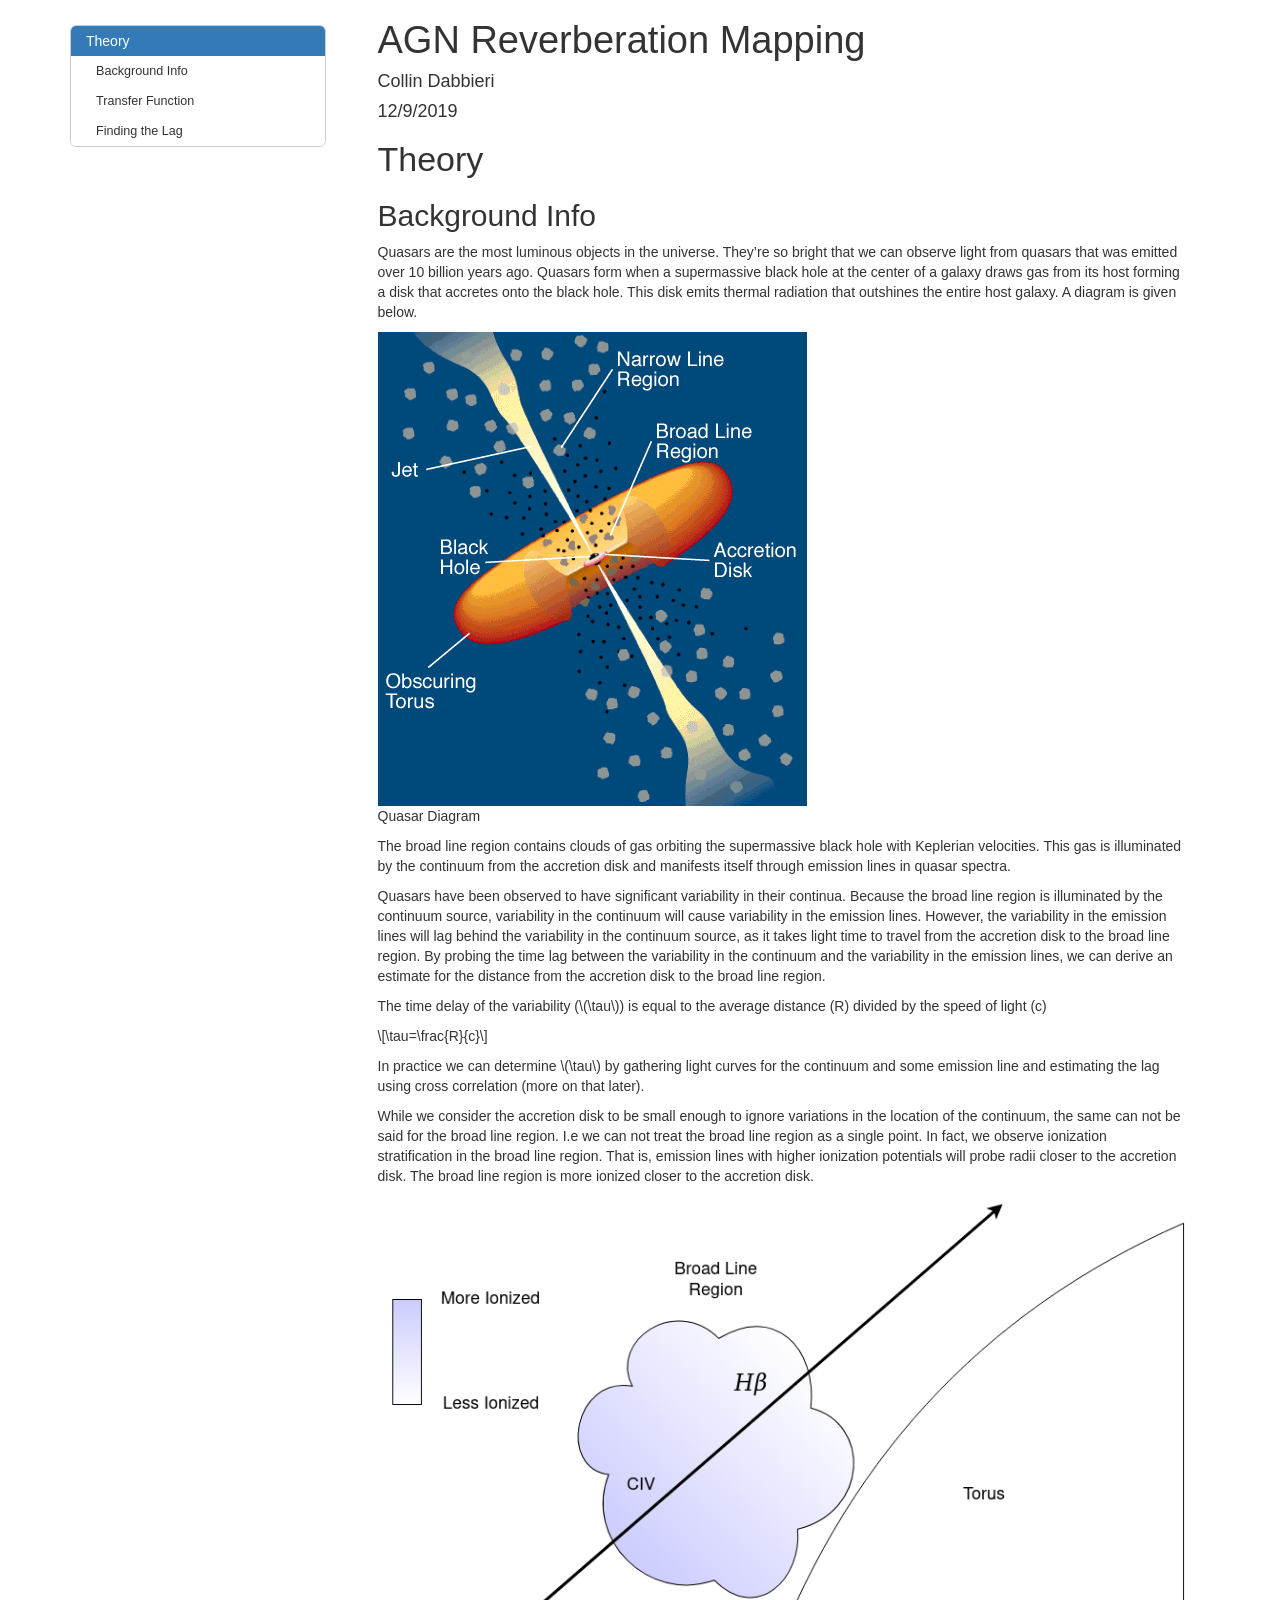
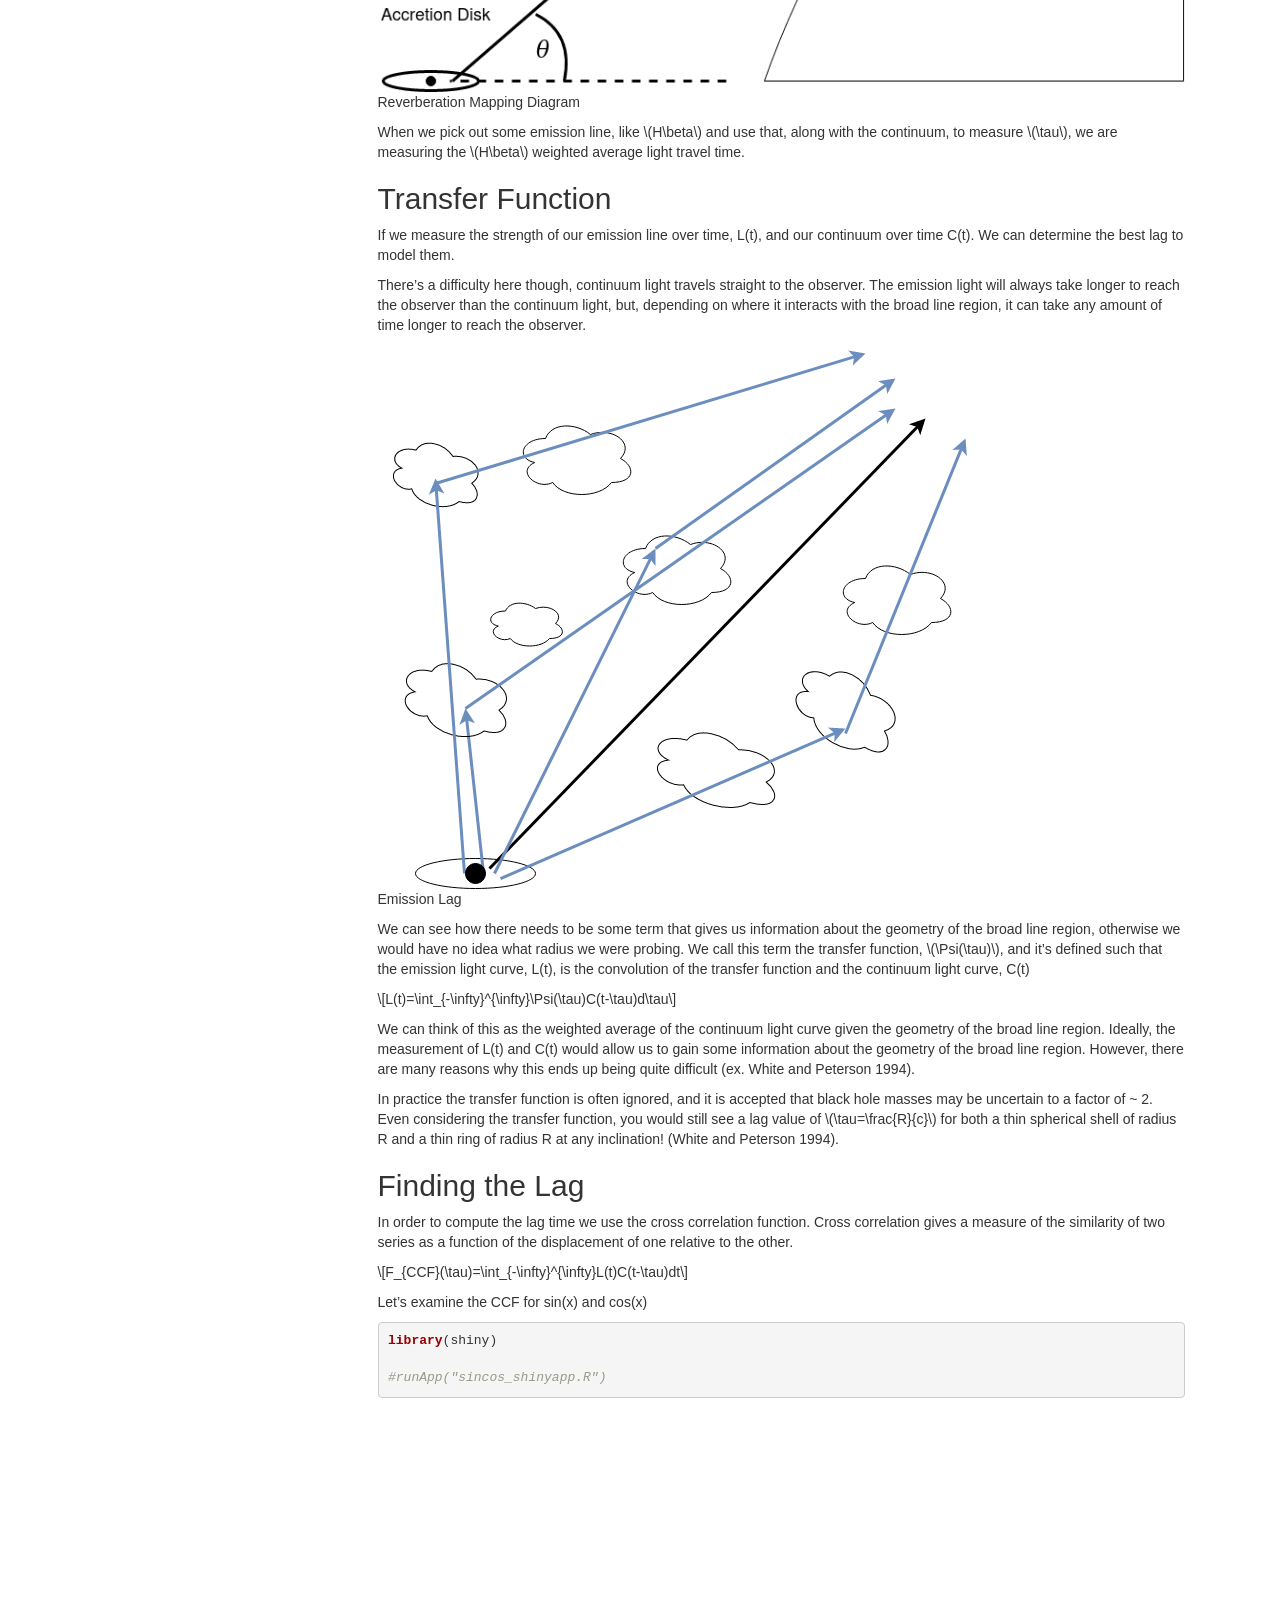
==== AGNReverberationMapping/ReverberationMapping.html @ bbad0f2b "Added Reverberation Mapping Lesson" ====
<!DOCTYPE html>

<html xmlns="http://www.w3.org/1999/xhtml">

<head>

<meta charset="utf-8" />
<meta http-equiv="Content-Type" content="text/html; charset=utf-8" />
<meta name="generator" content="pandoc" />
<meta http-equiv="X-UA-Compatible" content="IE=EDGE" />


<meta name="author" content="Collin Dabbieri" />


<title>AGN Reverberation Mapping</title>

<script>/*! jQuery v1.11.3 | (c) 2005, 2015 jQuery Foundation, Inc. | jquery.org/license */
!function(a,b){"object"==typeof module&&"object"==typeof module.exports?module.exports=a.document?b(a,!0):function(a){if(!a.document)throw new Error("jQuery requires a window with a document");return b(a)}:b(a)}("undefined"!=typeof window?window:this,function(a,b){var c=[],d=c.slice,e=c.concat,f=c.push,g=c.indexOf,h={},i=h.toString,j=h.hasOwnProperty,k={},l="1.11.3",m=function(a,b){return new m.fn.init(a,b)},n=/^[\s\uFEFF\xA0]+|[\s\uFEFF\xA0]+$/g,o=/^-ms-/,p=/-([\da-z])/gi,q=function(a,b){return b.toUpperCase()};m.fn=m.prototype={jquery:l,constructor:m,selector:"",length:0,toArray:function(){return d.call(this)},get:function(a){return null!=a?0>a?this[a+this.length]:this[a]:d.call(this)},pushStack:function(a){var b=m.merge(this.constructor(),a);return b.prevObject=this,b.context=this.context,b},each:function(a,b){return m.each(this,a,b)},map:function(a){return this.pushStack(m.map(this,function(b,c){return a.call(b,c,b)}))},slice:function(){return this.pushStack(d.apply(this,arguments))},first:function(){return this.eq(0)},last:function(){return this.eq(-1)},eq:function(a){var b=this.length,c=+a+(0>a?b:0);return this.pushStack(c>=0&&b>c?[this[c]]:[])},end:function(){return this.prevObject||this.constructor(null)},push:f,sort:c.sort,splice:c.splice},m.extend=m.fn.extend=function(){var a,b,c,d,e,f,g=arguments[0]||{},h=1,i=arguments.length,j=!1;for("boolean"==typeof g&&(j=g,g=arguments[h]||{},h++),"object"==typeof g||m.isFunction(g)||(g={}),h===i&&(g=this,h--);i>h;h++)if(null!=(e=arguments[h]))for(d in e)a=g[d],c=e[d],g!==c&&(j&&c&&(m.isPlainObject(c)||(b=m.isArray(c)))?(b?(b=!1,f=a&&m.isArray(a)?a:[]):f=a&&m.isPlainObject(a)?a:{},g[d]=m.extend(j,f,c)):void 0!==c&&(g[d]=c));return g},m.extend({expando:"jQuery"+(l+Math.random()).replace(/\D/g,""),isReady:!0,error:function(a){throw new Error(a)},noop:function(){},isFunction:function(a){return"function"===m.type(a)},isArray:Array.isArray||function(a){return"array"===m.type(a)},isWindow:function(a){return null!=a&&a==a.window},isNumeric:function(a){return!m.isArray(a)&&a-parseFloat(a)+1>=0},isEmptyObject:function(a){var b;for(b in a)return!1;return!0},isPlainObject:function(a){var b;if(!a||"object"!==m.type(a)||a.nodeType||m.isWindow(a))return!1;try{if(a.constructor&&!j.call(a,"constructor")&&!j.call(a.constructor.prototype,"isPrototypeOf"))return!1}catch(c){return!1}if(k.ownLast)for(b in a)return j.call(a,b);for(b in a);return void 0===b||j.call(a,b)},type:function(a){return null==a?a+"":"object"==typeof a||"function"==typeof a?h[i.call(a)]||"object":typeof a},globalEval:function(b){b&&m.trim(b)&&(a.execScript||function(b){a.eval.call(a,b)})(b)},camelCase:function(a){return a.replace(o,"ms-").replace(p,q)},nodeName:function(a,b){return a.nodeName&&a.nodeName.toLowerCase()===b.toLowerCase()},each:function(a,b,c){var d,e=0,f=a.length,g=r(a);if(c){if(g){for(;f>e;e++)if(d=b.apply(a[e],c),d===!1)break}else for(e in a)if(d=b.apply(a[e],c),d===!1)break}else if(g){for(;f>e;e++)if(d=b.call(a[e],e,a[e]),d===!1)break}else for(e in a)if(d=b.call(a[e],e,a[e]),d===!1)break;return a},trim:function(a){return null==a?"":(a+"").replace(n,"")},makeArray:function(a,b){var c=b||[];return null!=a&&(r(Object(a))?m.merge(c,"string"==typeof a?[a]:a):f.call(c,a)),c},inArray:function(a,b,c){var d;if(b){if(g)return g.call(b,a,c);for(d=b.length,c=c?0>c?Math.max(0,d+c):c:0;d>c;c++)if(c in b&&b[c]===a)return c}return-1},merge:function(a,b){var c=+b.length,d=0,e=a.length;while(c>d)a[e++]=b[d++];if(c!==c)while(void 0!==b[d])a[e++]=b[d++];return a.length=e,a},grep:function(a,b,c){for(var d,e=[],f=0,g=a.length,h=!c;g>f;f++)d=!b(a[f],f),d!==h&&e.push(a[f]);return e},map:function(a,b,c){var d,f=0,g=a.length,h=r(a),i=[];if(h)for(;g>f;f++)d=b(a[f],f,c),null!=d&&i.push(d);else for(f in a)d=b(a[f],f,c),null!=d&&i.push(d);return e.apply([],i)},guid:1,proxy:function(a,b){var c,e,f;return"string"==typeof b&&(f=a[b],b=a,a=f),m.isFunction(a)?(c=d.call(arguments,2),e=function(){return a.apply(b||this,c.concat(d.call(arguments)))},e.guid=a.guid=a.guid||m.guid++,e):void 0},now:function(){return+new Date},support:k}),m.each("Boolean Number String Function Array Date RegExp Object Error".split(" "),function(a,b){h["[object "+b+"]"]=b.toLowerCase()});function r(a){var b="length"in a&&a.length,c=m.type(a);return"function"===c||m.isWindow(a)?!1:1===a.nodeType&&b?!0:"array"===c||0===b||"number"==typeof b&&b>0&&b-1 in a}var s=function(a){var b,c,d,e,f,g,h,i,j,k,l,m,n,o,p,q,r,s,t,u="sizzle"+1*new Date,v=a.document,w=0,x=0,y=ha(),z=ha(),A=ha(),B=function(a,b){return a===b&&(l=!0),0},C=1<<31,D={}.hasOwnProperty,E=[],F=E.pop,G=E.push,H=E.push,I=E.slice,J=function(a,b){for(var c=0,d=a.length;d>c;c++)if(a[c]===b)return c;return-1},K="checked|selected|async|autofocus|autoplay|controls|defer|disabled|hidden|ismap|loop|multiple|open|readonly|required|scoped",L="[\\x20\\t\\r\\n\\f]",M="(?:\\\\.|[\\w-]|[^\\x00-\\xa0])+",N=M.replace("w","w#"),O="\\["+L+"*("+M+")(?:"+L+"*([*^$|!~]?=)"+L+"*(?:'((?:\\\\.|[^\\\\'])*)'|\"((?:\\\\.|[^\\\\\"])*)\"|("+N+"))|)"+L+"*\\]",P=":("+M+")(?:\\((('((?:\\\\.|[^\\\\'])*)'|\"((?:\\\\.|[^\\\\\"])*)\")|((?:\\\\.|[^\\\\()[\\]]|"+O+")*)|.*)\\)|)",Q=new RegExp(L+"+","g"),R=new RegExp("^"+L+"+|((?:^|[^\\\\])(?:\\\\.)*)"+L+"+$","g"),S=new RegExp("^"+L+"*,"+L+"*"),T=new RegExp("^"+L+"*([>+~]|"+L+")"+L+"*"),U=new RegExp("="+L+"*([^\\]'\"]*?)"+L+"*\\]","g"),V=new RegExp(P),W=new RegExp("^"+N+"$"),X={ID:new RegExp("^#("+M+")"),CLASS:new RegExp("^\\.("+M+")"),TAG:new RegExp("^("+M.replace("w","w*")+")"),ATTR:new RegExp("^"+O),PSEUDO:new RegExp("^"+P),CHILD:new RegExp("^:(only|first|last|nth|nth-last)-(child|of-type)(?:\\("+L+"*(even|odd|(([+-]|)(\\d*)n|)"+L+"*(?:([+-]|)"+L+"*(\\d+)|))"+L+"*\\)|)","i"),bool:new RegExp("^(?:"+K+")$","i"),needsContext:new RegExp("^"+L+"*[>+~]|:(even|odd|eq|gt|lt|nth|first|last)(?:\\("+L+"*((?:-\\d)?\\d*)"+L+"*\\)|)(?=[^-]|$)","i")},Y=/^(?:input|select|textarea|button)$/i,Z=/^h\d$/i,$=/^[^{]+\{\s*\[native \w/,_=/^(?:#([\w-]+)|(\w+)|\.([\w-]+))$/,aa=/[+~]/,ba=/'|\\/g,ca=new RegExp("\\\\([\\da-f]{1,6}"+L+"?|("+L+")|.)","ig"),da=function(a,b,c){var d="0x"+b-65536;return d!==d||c?b:0>d?String.fromCharCode(d+65536):String.fromCharCode(d>>10|55296,1023&d|56320)},ea=function(){m()};try{H.apply(E=I.call(v.childNodes),v.childNodes),E[v.childNodes.length].nodeType}catch(fa){H={apply:E.length?function(a,b){G.apply(a,I.call(b))}:function(a,b){var c=a.length,d=0;while(a[c++]=b[d++]);a.length=c-1}}}function ga(a,b,d,e){var f,h,j,k,l,o,r,s,w,x;if((b?b.ownerDocument||b:v)!==n&&m(b),b=b||n,d=d||[],k=b.nodeType,"string"!=typeof a||!a||1!==k&&9!==k&&11!==k)return d;if(!e&&p){if(11!==k&&(f=_.exec(a)))if(j=f[1]){if(9===k){if(h=b.getElementById(j),!h||!h.parentNode)return d;if(h.id===j)return d.push(h),d}else if(b.ownerDocument&&(h=b.ownerDocument.getElementById(j))&&t(b,h)&&h.id===j)return d.push(h),d}else{if(f[2])return H.apply(d,b.getElementsByTagName(a)),d;if((j=f[3])&&c.getElementsByClassName)return H.apply(d,b.getElementsByClassName(j)),d}if(c.qsa&&(!q||!q.test(a))){if(s=r=u,w=b,x=1!==k&&a,1===k&&"object"!==b.nodeName.toLowerCase()){o=g(a),(r=b.getAttribute("id"))?s=r.replace(ba,"\\$&"):b.setAttribute("id",s),s="[id='"+s+"'] ",l=o.length;while(l--)o[l]=s+ra(o[l]);w=aa.test(a)&&pa(b.parentNode)||b,x=o.join(",")}if(x)try{return H.apply(d,w.querySelectorAll(x)),d}catch(y){}finally{r||b.removeAttribute("id")}}}return i(a.replace(R,"$1"),b,d,e)}function ha(){var a=[];function b(c,e){return a.push(c+" ")>d.cacheLength&&delete b[a.shift()],b[c+" "]=e}return b}function ia(a){return a[u]=!0,a}function ja(a){var b=n.createElement("div");try{return!!a(b)}catch(c){return!1}finally{b.parentNode&&b.parentNode.removeChild(b),b=null}}function ka(a,b){var c=a.split("|"),e=a.length;while(e--)d.attrHandle[c[e]]=b}function la(a,b){var c=b&&a,d=c&&1===a.nodeType&&1===b.nodeType&&(~b.sourceIndex||C)-(~a.sourceIndex||C);if(d)return d;if(c)while(c=c.nextSibling)if(c===b)return-1;return a?1:-1}function ma(a){return function(b){var c=b.nodeName.toLowerCase();return"input"===c&&b.type===a}}function na(a){return function(b){var c=b.nodeName.toLowerCase();return("input"===c||"button"===c)&&b.type===a}}function oa(a){return ia(function(b){return b=+b,ia(function(c,d){var e,f=a([],c.length,b),g=f.length;while(g--)c[e=f[g]]&&(c[e]=!(d[e]=c[e]))})})}function pa(a){return a&&"undefined"!=typeof a.getElementsByTagName&&a}c=ga.support={},f=ga.isXML=function(a){var b=a&&(a.ownerDocument||a).documentElement;return b?"HTML"!==b.nodeName:!1},m=ga.setDocument=function(a){var b,e,g=a?a.ownerDocument||a:v;return g!==n&&9===g.nodeType&&g.documentElement?(n=g,o=g.documentElement,e=g.defaultView,e&&e!==e.top&&(e.addEventListener?e.addEventListener("unload",ea,!1):e.attachEvent&&e.attachEvent("onunload",ea)),p=!f(g),c.attributes=ja(function(a){return a.className="i",!a.getAttribute("className")}),c.getElementsByTagName=ja(function(a){return a.appendChild(g.createComment("")),!a.getElementsByTagName("*").length}),c.getElementsByClassName=$.test(g.getElementsByClassName),c.getById=ja(function(a){return o.appendChild(a).id=u,!g.getElementsByName||!g.getElementsByName(u).length}),c.getById?(d.find.ID=function(a,b){if("undefined"!=typeof b.getElementById&&p){var c=b.getElementById(a);return c&&c.parentNode?[c]:[]}},d.filter.ID=function(a){var b=a.replace(ca,da);return function(a){return a.getAttribute("id")===b}}):(delete d.find.ID,d.filter.ID=function(a){var b=a.replace(ca,da);return function(a){var c="undefined"!=typeof a.getAttributeNode&&a.getAttributeNode("id");return c&&c.value===b}}),d.find.TAG=c.getElementsByTagName?function(a,b){return"undefined"!=typeof b.getElementsByTagName?b.getElementsByTagName(a):c.qsa?b.querySelectorAll(a):void 0}:function(a,b){var c,d=[],e=0,f=b.getElementsByTagName(a);if("*"===a){while(c=f[e++])1===c.nodeType&&d.push(c);return d}return f},d.find.CLASS=c.getElementsByClassName&&function(a,b){return p?b.getElementsByClassName(a):void 0},r=[],q=[],(c.qsa=$.test(g.querySelectorAll))&&(ja(function(a){o.appendChild(a).innerHTML="<a id='"+u+"'></a><select id='"+u+"-\f]' msallowcapture=''><option selected=''></option></select>",a.querySelectorAll("[msallowcapture^='']").length&&q.push("[*^$]="+L+"*(?:''|\"\")"),a.querySelectorAll("[selected]").length||q.push("\\["+L+"*(?:value|"+K+")"),a.querySelectorAll("[id~="+u+"-]").length||q.push("~="),a.querySelectorAll(":checked").length||q.push(":checked"),a.querySelectorAll("a#"+u+"+*").length||q.push(".#.+[+~]")}),ja(function(a){var b=g.createElement("input");b.setAttribute("type","hidden"),a.appendChild(b).setAttribute("name","D"),a.querySelectorAll("[name=d]").length&&q.push("name"+L+"*[*^$|!~]?="),a.querySelectorAll(":enabled").length||q.push(":enabled",":disabled"),a.querySelectorAll("*,:x"),q.push(",.*:")})),(c.matchesSelector=$.test(s=o.matches||o.webkitMatchesSelector||o.mozMatchesSelector||o.oMatchesSelector||o.msMatchesSelector))&&ja(function(a){c.disconnectedMatch=s.call(a,"div"),s.call(a,"[s!='']:x"),r.push("!=",P)}),q=q.length&&new RegExp(q.join("|")),r=r.length&&new RegExp(r.join("|")),b=$.test(o.compareDocumentPosition),t=b||$.test(o.contains)?function(a,b){var c=9===a.nodeType?a.documentElement:a,d=b&&b.parentNode;return a===d||!(!d||1!==d.nodeType||!(c.contains?c.contains(d):a.compareDocumentPosition&&16&a.compareDocumentPosition(d)))}:function(a,b){if(b)while(b=b.parentNode)if(b===a)return!0;return!1},B=b?function(a,b){if(a===b)return l=!0,0;var d=!a.compareDocumentPosition-!b.compareDocumentPosition;return d?d:(d=(a.ownerDocument||a)===(b.ownerDocument||b)?a.compareDocumentPosition(b):1,1&d||!c.sortDetached&&b.compareDocumentPosition(a)===d?a===g||a.ownerDocument===v&&t(v,a)?-1:b===g||b.ownerDocument===v&&t(v,b)?1:k?J(k,a)-J(k,b):0:4&d?-1:1)}:function(a,b){if(a===b)return l=!0,0;var c,d=0,e=a.parentNode,f=b.parentNode,h=[a],i=[b];if(!e||!f)return a===g?-1:b===g?1:e?-1:f?1:k?J(k,a)-J(k,b):0;if(e===f)return la(a,b);c=a;while(c=c.parentNode)h.unshift(c);c=b;while(c=c.parentNode)i.unshift(c);while(h[d]===i[d])d++;return d?la(h[d],i[d]):h[d]===v?-1:i[d]===v?1:0},g):n},ga.matches=function(a,b){return ga(a,null,null,b)},ga.matchesSelector=function(a,b){if((a.ownerDocument||a)!==n&&m(a),b=b.replace(U,"='$1']"),!(!c.matchesSelector||!p||r&&r.test(b)||q&&q.test(b)))try{var d=s.call(a,b);if(d||c.disconnectedMatch||a.document&&11!==a.document.nodeType)return d}catch(e){}return ga(b,n,null,[a]).length>0},ga.contains=function(a,b){return(a.ownerDocument||a)!==n&&m(a),t(a,b)},ga.attr=function(a,b){(a.ownerDocument||a)!==n&&m(a);var e=d.attrHandle[b.toLowerCase()],f=e&&D.call(d.attrHandle,b.toLowerCase())?e(a,b,!p):void 0;return void 0!==f?f:c.attributes||!p?a.getAttribute(b):(f=a.getAttributeNode(b))&&f.specified?f.value:null},ga.error=function(a){throw new Error("Syntax error, unrecognized expression: "+a)},ga.uniqueSort=function(a){var b,d=[],e=0,f=0;if(l=!c.detectDuplicates,k=!c.sortStable&&a.slice(0),a.sort(B),l){while(b=a[f++])b===a[f]&&(e=d.push(f));while(e--)a.splice(d[e],1)}return k=null,a},e=ga.getText=function(a){var b,c="",d=0,f=a.nodeType;if(f){if(1===f||9===f||11===f){if("string"==typeof a.textContent)return a.textContent;for(a=a.firstChild;a;a=a.nextSibling)c+=e(a)}else if(3===f||4===f)return a.nodeValue}else while(b=a[d++])c+=e(b);return c},d=ga.selectors={cacheLength:50,createPseudo:ia,match:X,attrHandle:{},find:{},relative:{">":{dir:"parentNode",first:!0}," ":{dir:"parentNode"},"+":{dir:"previousSibling",first:!0},"~":{dir:"previousSibling"}},preFilter:{ATTR:function(a){return a[1]=a[1].replace(ca,da),a[3]=(a[3]||a[4]||a[5]||"").replace(ca,da),"~="===a[2]&&(a[3]=" "+a[3]+" "),a.slice(0,4)},CHILD:function(a){return a[1]=a[1].toLowerCase(),"nth"===a[1].slice(0,3)?(a[3]||ga.error(a[0]),a[4]=+(a[4]?a[5]+(a[6]||1):2*("even"===a[3]||"odd"===a[3])),a[5]=+(a[7]+a[8]||"odd"===a[3])):a[3]&&ga.error(a[0]),a},PSEUDO:function(a){var b,c=!a[6]&&a[2];return X.CHILD.test(a[0])?null:(a[3]?a[2]=a[4]||a[5]||"":c&&V.test(c)&&(b=g(c,!0))&&(b=c.indexOf(")",c.length-b)-c.length)&&(a[0]=a[0].slice(0,b),a[2]=c.slice(0,b)),a.slice(0,3))}},filter:{TAG:function(a){var b=a.replace(ca,da).toLowerCase();return"*"===a?function(){return!0}:function(a){return a.nodeName&&a.nodeName.toLowerCase()===b}},CLASS:function(a){var b=y[a+" "];return b||(b=new RegExp("(^|"+L+")"+a+"("+L+"|$)"))&&y(a,function(a){return b.test("string"==typeof a.className&&a.className||"undefined"!=typeof a.getAttribute&&a.getAttribute("class")||"")})},ATTR:function(a,b,c){return function(d){var e=ga.attr(d,a);return null==e?"!="===b:b?(e+="","="===b?e===c:"!="===b?e!==c:"^="===b?c&&0===e.indexOf(c):"*="===b?c&&e.indexOf(c)>-1:"$="===b?c&&e.slice(-c.length)===c:"~="===b?(" "+e.replace(Q," ")+" ").indexOf(c)>-1:"|="===b?e===c||e.slice(0,c.length+1)===c+"-":!1):!0}},CHILD:function(a,b,c,d,e){var f="nth"!==a.slice(0,3),g="last"!==a.slice(-4),h="of-type"===b;return 1===d&&0===e?function(a){return!!a.parentNode}:function(b,c,i){var j,k,l,m,n,o,p=f!==g?"nextSibling":"previousSibling",q=b.parentNode,r=h&&b.nodeName.toLowerCase(),s=!i&&!h;if(q){if(f){while(p){l=b;while(l=l[p])if(h?l.nodeName.toLowerCase()===r:1===l.nodeType)return!1;o=p="only"===a&&!o&&"nextSibling"}return!0}if(o=[g?q.firstChild:q.lastChild],g&&s){k=q[u]||(q[u]={}),j=k[a]||[],n=j[0]===w&&j[1],m=j[0]===w&&j[2],l=n&&q.childNodes[n];while(l=++n&&l&&l[p]||(m=n=0)||o.pop())if(1===l.nodeType&&++m&&l===b){k[a]=[w,n,m];break}}else if(s&&(j=(b[u]||(b[u]={}))[a])&&j[0]===w)m=j[1];else while(l=++n&&l&&l[p]||(m=n=0)||o.pop())if((h?l.nodeName.toLowerCase()===r:1===l.nodeType)&&++m&&(s&&((l[u]||(l[u]={}))[a]=[w,m]),l===b))break;return m-=e,m===d||m%d===0&&m/d>=0}}},PSEUDO:function(a,b){var c,e=d.pseudos[a]||d.setFilters[a.toLowerCase()]||ga.error("unsupported pseudo: "+a);return e[u]?e(b):e.length>1?(c=[a,a,"",b],d.setFilters.hasOwnProperty(a.toLowerCase())?ia(function(a,c){var d,f=e(a,b),g=f.length;while(g--)d=J(a,f[g]),a[d]=!(c[d]=f[g])}):function(a){return e(a,0,c)}):e}},pseudos:{not:ia(function(a){var b=[],c=[],d=h(a.replace(R,"$1"));return d[u]?ia(function(a,b,c,e){var f,g=d(a,null,e,[]),h=a.length;while(h--)(f=g[h])&&(a[h]=!(b[h]=f))}):function(a,e,f){return b[0]=a,d(b,null,f,c),b[0]=null,!c.pop()}}),has:ia(function(a){return function(b){return ga(a,b).length>0}}),contains:ia(function(a){return a=a.replace(ca,da),function(b){return(b.textContent||b.innerText||e(b)).indexOf(a)>-1}}),lang:ia(function(a){return W.test(a||"")||ga.error("unsupported lang: "+a),a=a.replace(ca,da).toLowerCase(),function(b){var c;do if(c=p?b.lang:b.getAttribute("xml:lang")||b.getAttribute("lang"))return c=c.toLowerCase(),c===a||0===c.indexOf(a+"-");while((b=b.parentNode)&&1===b.nodeType);return!1}}),target:function(b){var c=a.location&&a.location.hash;return c&&c.slice(1)===b.id},root:function(a){return a===o},focus:function(a){return a===n.activeElement&&(!n.hasFocus||n.hasFocus())&&!!(a.type||a.href||~a.tabIndex)},enabled:function(a){return a.disabled===!1},disabled:function(a){return a.disabled===!0},checked:function(a){var b=a.nodeName.toLowerCase();return"input"===b&&!!a.checked||"option"===b&&!!a.selected},selected:function(a){return a.parentNode&&a.parentNode.selectedIndex,a.selected===!0},empty:function(a){for(a=a.firstChild;a;a=a.nextSibling)if(a.nodeType<6)return!1;return!0},parent:function(a){return!d.pseudos.empty(a)},header:function(a){return Z.test(a.nodeName)},input:function(a){return Y.test(a.nodeName)},button:function(a){var b=a.nodeName.toLowerCase();return"input"===b&&"button"===a.type||"button"===b},text:function(a){var b;return"input"===a.nodeName.toLowerCase()&&"text"===a.type&&(null==(b=a.getAttribute("type"))||"text"===b.toLowerCase())},first:oa(function(){return[0]}),last:oa(function(a,b){return[b-1]}),eq:oa(function(a,b,c){return[0>c?c+b:c]}),even:oa(function(a,b){for(var c=0;b>c;c+=2)a.push(c);return a}),odd:oa(function(a,b){for(var c=1;b>c;c+=2)a.push(c);return a}),lt:oa(function(a,b,c){for(var d=0>c?c+b:c;--d>=0;)a.push(d);return a}),gt:oa(function(a,b,c){for(var d=0>c?c+b:c;++d<b;)a.push(d);return a})}},d.pseudos.nth=d.pseudos.eq;for(b in{radio:!0,checkbox:!0,file:!0,password:!0,image:!0})d.pseudos[b]=ma(b);for(b in{submit:!0,reset:!0})d.pseudos[b]=na(b);function qa(){}qa.prototype=d.filters=d.pseudos,d.setFilters=new qa,g=ga.tokenize=function(a,b){var c,e,f,g,h,i,j,k=z[a+" "];if(k)return b?0:k.slice(0);h=a,i=[],j=d.preFilter;while(h){(!c||(e=S.exec(h)))&&(e&&(h=h.slice(e[0].length)||h),i.push(f=[])),c=!1,(e=T.exec(h))&&(c=e.shift(),f.push({value:c,type:e[0].replace(R," ")}),h=h.slice(c.length));for(g in d.filter)!(e=X[g].exec(h))||j[g]&&!(e=j[g](e))||(c=e.shift(),f.push({value:c,type:g,matches:e}),h=h.slice(c.length));if(!c)break}return b?h.length:h?ga.error(a):z(a,i).slice(0)};function ra(a){for(var b=0,c=a.length,d="";c>b;b++)d+=a[b].value;return d}function sa(a,b,c){var d=b.dir,e=c&&"parentNode"===d,f=x++;return b.first?function(b,c,f){while(b=b[d])if(1===b.nodeType||e)return a(b,c,f)}:function(b,c,g){var h,i,j=[w,f];if(g){while(b=b[d])if((1===b.nodeType||e)&&a(b,c,g))return!0}else while(b=b[d])if(1===b.nodeType||e){if(i=b[u]||(b[u]={}),(h=i[d])&&h[0]===w&&h[1]===f)return j[2]=h[2];if(i[d]=j,j[2]=a(b,c,g))return!0}}}function ta(a){return a.length>1?function(b,c,d){var e=a.length;while(e--)if(!a[e](b,c,d))return!1;return!0}:a[0]}function ua(a,b,c){for(var d=0,e=b.length;e>d;d++)ga(a,b[d],c);return c}function va(a,b,c,d,e){for(var f,g=[],h=0,i=a.length,j=null!=b;i>h;h++)(f=a[h])&&(!c||c(f,d,e))&&(g.push(f),j&&b.push(h));return g}function wa(a,b,c,d,e,f){return d&&!d[u]&&(d=wa(d)),e&&!e[u]&&(e=wa(e,f)),ia(function(f,g,h,i){var j,k,l,m=[],n=[],o=g.length,p=f||ua(b||"*",h.nodeType?[h]:h,[]),q=!a||!f&&b?p:va(p,m,a,h,i),r=c?e||(f?a:o||d)?[]:g:q;if(c&&c(q,r,h,i),d){j=va(r,n),d(j,[],h,i),k=j.length;while(k--)(l=j[k])&&(r[n[k]]=!(q[n[k]]=l))}if(f){if(e||a){if(e){j=[],k=r.length;while(k--)(l=r[k])&&j.push(q[k]=l);e(null,r=[],j,i)}k=r.length;while(k--)(l=r[k])&&(j=e?J(f,l):m[k])>-1&&(f[j]=!(g[j]=l))}}else r=va(r===g?r.splice(o,r.length):r),e?e(null,g,r,i):H.apply(g,r)})}function xa(a){for(var b,c,e,f=a.length,g=d.relative[a[0].type],h=g||d.relative[" "],i=g?1:0,k=sa(function(a){return a===b},h,!0),l=sa(function(a){return J(b,a)>-1},h,!0),m=[function(a,c,d){var e=!g&&(d||c!==j)||((b=c).nodeType?k(a,c,d):l(a,c,d));return b=null,e}];f>i;i++)if(c=d.relative[a[i].type])m=[sa(ta(m),c)];else{if(c=d.filter[a[i].type].apply(null,a[i].matches),c[u]){for(e=++i;f>e;e++)if(d.relative[a[e].type])break;return wa(i>1&&ta(m),i>1&&ra(a.slice(0,i-1).concat({value:" "===a[i-2].type?"*":""})).replace(R,"$1"),c,e>i&&xa(a.slice(i,e)),f>e&&xa(a=a.slice(e)),f>e&&ra(a))}m.push(c)}return ta(m)}function ya(a,b){var c=b.length>0,e=a.length>0,f=function(f,g,h,i,k){var l,m,o,p=0,q="0",r=f&&[],s=[],t=j,u=f||e&&d.find.TAG("*",k),v=w+=null==t?1:Math.random()||.1,x=u.length;for(k&&(j=g!==n&&g);q!==x&&null!=(l=u[q]);q++){if(e&&l){m=0;while(o=a[m++])if(o(l,g,h)){i.push(l);break}k&&(w=v)}c&&((l=!o&&l)&&p--,f&&r.push(l))}if(p+=q,c&&q!==p){m=0;while(o=b[m++])o(r,s,g,h);if(f){if(p>0)while(q--)r[q]||s[q]||(s[q]=F.call(i));s=va(s)}H.apply(i,s),k&&!f&&s.length>0&&p+b.length>1&&ga.uniqueSort(i)}return k&&(w=v,j=t),r};return c?ia(f):f}return h=ga.compile=function(a,b){var c,d=[],e=[],f=A[a+" "];if(!f){b||(b=g(a)),c=b.length;while(c--)f=xa(b[c]),f[u]?d.push(f):e.push(f);f=A(a,ya(e,d)),f.selector=a}return f},i=ga.select=function(a,b,e,f){var i,j,k,l,m,n="function"==typeof a&&a,o=!f&&g(a=n.selector||a);if(e=e||[],1===o.length){if(j=o[0]=o[0].slice(0),j.length>2&&"ID"===(k=j[0]).type&&c.getById&&9===b.nodeType&&p&&d.relative[j[1].type]){if(b=(d.find.ID(k.matches[0].replace(ca,da),b)||[])[0],!b)return e;n&&(b=b.parentNode),a=a.slice(j.shift().value.length)}i=X.needsContext.test(a)?0:j.length;while(i--){if(k=j[i],d.relative[l=k.type])break;if((m=d.find[l])&&(f=m(k.matches[0].replace(ca,da),aa.test(j[0].type)&&pa(b.parentNode)||b))){if(j.splice(i,1),a=f.length&&ra(j),!a)return H.apply(e,f),e;break}}}return(n||h(a,o))(f,b,!p,e,aa.test(a)&&pa(b.parentNode)||b),e},c.sortStable=u.split("").sort(B).join("")===u,c.detectDuplicates=!!l,m(),c.sortDetached=ja(function(a){return 1&a.compareDocumentPosition(n.createElement("div"))}),ja(function(a){return a.innerHTML="<a href='#'></a>","#"===a.firstChild.getAttribute("href")})||ka("type|href|height|width",function(a,b,c){return c?void 0:a.getAttribute(b,"type"===b.toLowerCase()?1:2)}),c.attributes&&ja(function(a){return a.innerHTML="<input/>",a.firstChild.setAttribute("value",""),""===a.firstChild.getAttribute("value")})||ka("value",function(a,b,c){return c||"input"!==a.nodeName.toLowerCase()?void 0:a.defaultValue}),ja(function(a){return null==a.getAttribute("disabled")})||ka(K,function(a,b,c){var d;return c?void 0:a[b]===!0?b.toLowerCase():(d=a.getAttributeNode(b))&&d.specified?d.value:null}),ga}(a);m.find=s,m.expr=s.selectors,m.expr[":"]=m.expr.pseudos,m.unique=s.uniqueSort,m.text=s.getText,m.isXMLDoc=s.isXML,m.contains=s.contains;var t=m.expr.match.needsContext,u=/^<(\w+)\s*\/?>(?:<\/\1>|)$/,v=/^.[^:#\[\.,]*$/;function w(a,b,c){if(m.isFunction(b))return m.grep(a,function(a,d){return!!b.call(a,d,a)!==c});if(b.nodeType)return m.grep(a,function(a){return a===b!==c});if("string"==typeof b){if(v.test(b))return m.filter(b,a,c);b=m.filter(b,a)}return m.grep(a,function(a){return m.inArray(a,b)>=0!==c})}m.filter=function(a,b,c){var d=b[0];return c&&(a=":not("+a+")"),1===b.length&&1===d.nodeType?m.find.matchesSelector(d,a)?[d]:[]:m.find.matches(a,m.grep(b,function(a){return 1===a.nodeType}))},m.fn.extend({find:function(a){var b,c=[],d=this,e=d.length;if("string"!=typeof a)return this.pushStack(m(a).filter(function(){for(b=0;e>b;b++)if(m.contains(d[b],this))return!0}));for(b=0;e>b;b++)m.find(a,d[b],c);return c=this.pushStack(e>1?m.unique(c):c),c.selector=this.selector?this.selector+" "+a:a,c},filter:function(a){return this.pushStack(w(this,a||[],!1))},not:function(a){return this.pushStack(w(this,a||[],!0))},is:function(a){return!!w(this,"string"==typeof a&&t.test(a)?m(a):a||[],!1).length}});var x,y=a.document,z=/^(?:\s*(<[\w\W]+>)[^>]*|#([\w-]*))$/,A=m.fn.init=function(a,b){var c,d;if(!a)return this;if("string"==typeof a){if(c="<"===a.charAt(0)&&">"===a.charAt(a.length-1)&&a.length>=3?[null,a,null]:z.exec(a),!c||!c[1]&&b)return!b||b.jquery?(b||x).find(a):this.constructor(b).find(a);if(c[1]){if(b=b instanceof m?b[0]:b,m.merge(this,m.parseHTML(c[1],b&&b.nodeType?b.ownerDocument||b:y,!0)),u.test(c[1])&&m.isPlainObject(b))for(c in b)m.isFunction(this[c])?this[c](b[c]):this.attr(c,b[c]);return this}if(d=y.getElementById(c[2]),d&&d.parentNode){if(d.id!==c[2])return x.find(a);this.length=1,this[0]=d}return this.context=y,this.selector=a,this}return a.nodeType?(this.context=this[0]=a,this.length=1,this):m.isFunction(a)?"undefined"!=typeof x.ready?x.ready(a):a(m):(void 0!==a.selector&&(this.selector=a.selector,this.context=a.context),m.makeArray(a,this))};A.prototype=m.fn,x=m(y);var B=/^(?:parents|prev(?:Until|All))/,C={children:!0,contents:!0,next:!0,prev:!0};m.extend({dir:function(a,b,c){var d=[],e=a[b];while(e&&9!==e.nodeType&&(void 0===c||1!==e.nodeType||!m(e).is(c)))1===e.nodeType&&d.push(e),e=e[b];return d},sibling:function(a,b){for(var c=[];a;a=a.nextSibling)1===a.nodeType&&a!==b&&c.push(a);return c}}),m.fn.extend({has:function(a){var b,c=m(a,this),d=c.length;return this.filter(function(){for(b=0;d>b;b++)if(m.contains(this,c[b]))return!0})},closest:function(a,b){for(var c,d=0,e=this.length,f=[],g=t.test(a)||"string"!=typeof a?m(a,b||this.context):0;e>d;d++)for(c=this[d];c&&c!==b;c=c.parentNode)if(c.nodeType<11&&(g?g.index(c)>-1:1===c.nodeType&&m.find.matchesSelector(c,a))){f.push(c);break}return this.pushStack(f.length>1?m.unique(f):f)},index:function(a){return a?"string"==typeof a?m.inArray(this[0],m(a)):m.inArray(a.jquery?a[0]:a,this):this[0]&&this[0].parentNode?this.first().prevAll().length:-1},add:function(a,b){return this.pushStack(m.unique(m.merge(this.get(),m(a,b))))},addBack:function(a){return this.add(null==a?this.prevObject:this.prevObject.filter(a))}});function D(a,b){do a=a[b];while(a&&1!==a.nodeType);return a}m.each({parent:function(a){var b=a.parentNode;return b&&11!==b.nodeType?b:null},parents:function(a){return m.dir(a,"parentNode")},parentsUntil:function(a,b,c){return m.dir(a,"parentNode",c)},next:function(a){return D(a,"nextSibling")},prev:function(a){return D(a,"previousSibling")},nextAll:function(a){return m.dir(a,"nextSibling")},prevAll:function(a){return m.dir(a,"previousSibling")},nextUntil:function(a,b,c){return m.dir(a,"nextSibling",c)},prevUntil:function(a,b,c){return m.dir(a,"previousSibling",c)},siblings:function(a){return m.sibling((a.parentNode||{}).firstChild,a)},children:function(a){return m.sibling(a.firstChild)},contents:function(a){return m.nodeName(a,"iframe")?a.contentDocument||a.contentWindow.document:m.merge([],a.childNodes)}},function(a,b){m.fn[a]=function(c,d){var e=m.map(this,b,c);return"Until"!==a.slice(-5)&&(d=c),d&&"string"==typeof d&&(e=m.filter(d,e)),this.length>1&&(C[a]||(e=m.unique(e)),B.test(a)&&(e=e.reverse())),this.pushStack(e)}});var E=/\S+/g,F={};function G(a){var b=F[a]={};return m.each(a.match(E)||[],function(a,c){b[c]=!0}),b}m.Callbacks=function(a){a="string"==typeof a?F[a]||G(a):m.extend({},a);var b,c,d,e,f,g,h=[],i=!a.once&&[],j=function(l){for(c=a.memory&&l,d=!0,f=g||0,g=0,e=h.length,b=!0;h&&e>f;f++)if(h[f].apply(l[0],l[1])===!1&&a.stopOnFalse){c=!1;break}b=!1,h&&(i?i.length&&j(i.shift()):c?h=[]:k.disable())},k={add:function(){if(h){var d=h.length;!function f(b){m.each(b,function(b,c){var d=m.type(c);"function"===d?a.unique&&k.has(c)||h.push(c):c&&c.length&&"string"!==d&&f(c)})}(arguments),b?e=h.length:c&&(g=d,j(c))}return this},remove:function(){return h&&m.each(arguments,function(a,c){var d;while((d=m.inArray(c,h,d))>-1)h.splice(d,1),b&&(e>=d&&e--,f>=d&&f--)}),this},has:function(a){return a?m.inArray(a,h)>-1:!(!h||!h.length)},empty:function(){return h=[],e=0,this},disable:function(){return h=i=c=void 0,this},disabled:function(){return!h},lock:function(){return i=void 0,c||k.disable(),this},locked:function(){return!i},fireWith:function(a,c){return!h||d&&!i||(c=c||[],c=[a,c.slice?c.slice():c],b?i.push(c):j(c)),this},fire:function(){return k.fireWith(this,arguments),this},fired:function(){return!!d}};return k},m.extend({Deferred:function(a){var b=[["resolve","done",m.Callbacks("once memory"),"resolved"],["reject","fail",m.Callbacks("once memory"),"rejected"],["notify","progress",m.Callbacks("memory")]],c="pending",d={state:function(){return c},always:function(){return e.done(arguments).fail(arguments),this},then:function(){var a=arguments;return m.Deferred(function(c){m.each(b,function(b,f){var g=m.isFunction(a[b])&&a[b];e[f[1]](function(){var a=g&&g.apply(this,arguments);a&&m.isFunction(a.promise)?a.promise().done(c.resolve).fail(c.reject).progress(c.notify):c[f[0]+"With"](this===d?c.promise():this,g?[a]:arguments)})}),a=null}).promise()},promise:function(a){return null!=a?m.extend(a,d):d}},e={};return d.pipe=d.then,m.each(b,function(a,f){var g=f[2],h=f[3];d[f[1]]=g.add,h&&g.add(function(){c=h},b[1^a][2].disable,b[2][2].lock),e[f[0]]=function(){return e[f[0]+"With"](this===e?d:this,arguments),this},e[f[0]+"With"]=g.fireWith}),d.promise(e),a&&a.call(e,e),e},when:function(a){var b=0,c=d.call(arguments),e=c.length,f=1!==e||a&&m.isFunction(a.promise)?e:0,g=1===f?a:m.Deferred(),h=function(a,b,c){return function(e){b[a]=this,c[a]=arguments.length>1?d.call(arguments):e,c===i?g.notifyWith(b,c):--f||g.resolveWith(b,c)}},i,j,k;if(e>1)for(i=new Array(e),j=new Array(e),k=new Array(e);e>b;b++)c[b]&&m.isFunction(c[b].promise)?c[b].promise().done(h(b,k,c)).fail(g.reject).progress(h(b,j,i)):--f;return f||g.resolveWith(k,c),g.promise()}});var H;m.fn.ready=function(a){return m.ready.promise().done(a),this},m.extend({isReady:!1,readyWait:1,holdReady:function(a){a?m.readyWait++:m.ready(!0)},ready:function(a){if(a===!0?!--m.readyWait:!m.isReady){if(!y.body)return setTimeout(m.ready);m.isReady=!0,a!==!0&&--m.readyWait>0||(H.resolveWith(y,[m]),m.fn.triggerHandler&&(m(y).triggerHandler("ready"),m(y).off("ready")))}}});function I(){y.addEventListener?(y.removeEventListener("DOMContentLoaded",J,!1),a.removeEventListener("load",J,!1)):(y.detachEvent("onreadystatechange",J),a.detachEvent("onload",J))}function J(){(y.addEventListener||"load"===event.type||"complete"===y.readyState)&&(I(),m.ready())}m.ready.promise=function(b){if(!H)if(H=m.Deferred(),"complete"===y.readyState)setTimeout(m.ready);else if(y.addEventListener)y.addEventListener("DOMContentLoaded",J,!1),a.addEventListener("load",J,!1);else{y.attachEvent("onreadystatechange",J),a.attachEvent("onload",J);var c=!1;try{c=null==a.frameElement&&y.documentElement}catch(d){}c&&c.doScroll&&!function e(){if(!m.isReady){try{c.doScroll("left")}catch(a){return setTimeout(e,50)}I(),m.ready()}}()}return H.promise(b)};var K="undefined",L;for(L in m(k))break;k.ownLast="0"!==L,k.inlineBlockNeedsLayout=!1,m(function(){var a,b,c,d;c=y.getElementsByTagName("body")[0],c&&c.style&&(b=y.createElement("div"),d=y.createElement("div"),d.style.cssText="position:absolute;border:0;width:0;height:0;top:0;left:-9999px",c.appendChild(d).appendChild(b),typeof b.style.zoom!==K&&(b.style.cssText="display:inline;margin:0;border:0;padding:1px;width:1px;zoom:1",k.inlineBlockNeedsLayout=a=3===b.offsetWidth,a&&(c.style.zoom=1)),c.removeChild(d))}),function(){var a=y.createElement("div");if(null==k.deleteExpando){k.deleteExpando=!0;try{delete a.test}catch(b){k.deleteExpando=!1}}a=null}(),m.acceptData=function(a){var b=m.noData[(a.nodeName+" ").toLowerCase()],c=+a.nodeType||1;return 1!==c&&9!==c?!1:!b||b!==!0&&a.getAttribute("classid")===b};var M=/^(?:\{[\w\W]*\}|\[[\w\W]*\])$/,N=/([A-Z])/g;function O(a,b,c){if(void 0===c&&1===a.nodeType){var d="data-"+b.replace(N,"-$1").toLowerCase();if(c=a.getAttribute(d),"string"==typeof c){try{c="true"===c?!0:"false"===c?!1:"null"===c?null:+c+""===c?+c:M.test(c)?m.parseJSON(c):c}catch(e){}m.data(a,b,c)}else c=void 0}return c}function P(a){var b;for(b in a)if(("data"!==b||!m.isEmptyObject(a[b]))&&"toJSON"!==b)return!1;

return!0}function Q(a,b,d,e){if(m.acceptData(a)){var f,g,h=m.expando,i=a.nodeType,j=i?m.cache:a,k=i?a[h]:a[h]&&h;if(k&&j[k]&&(e||j[k].data)||void 0!==d||"string"!=typeof b)return k||(k=i?a[h]=c.pop()||m.guid++:h),j[k]||(j[k]=i?{}:{toJSON:m.noop}),("object"==typeof b||"function"==typeof b)&&(e?j[k]=m.extend(j[k],b):j[k].data=m.extend(j[k].data,b)),g=j[k],e||(g.data||(g.data={}),g=g.data),void 0!==d&&(g[m.camelCase(b)]=d),"string"==typeof b?(f=g[b],null==f&&(f=g[m.camelCase(b)])):f=g,f}}function R(a,b,c){if(m.acceptData(a)){var d,e,f=a.nodeType,g=f?m.cache:a,h=f?a[m.expando]:m.expando;if(g[h]){if(b&&(d=c?g[h]:g[h].data)){m.isArray(b)?b=b.concat(m.map(b,m.camelCase)):b in d?b=[b]:(b=m.camelCase(b),b=b in d?[b]:b.split(" ")),e=b.length;while(e--)delete d[b[e]];if(c?!P(d):!m.isEmptyObject(d))return}(c||(delete g[h].data,P(g[h])))&&(f?m.cleanData([a],!0):k.deleteExpando||g!=g.window?delete g[h]:g[h]=null)}}}m.extend({cache:{},noData:{"applet ":!0,"embed ":!0,"object ":"clsid:D27CDB6E-AE6D-11cf-96B8-444553540000"},hasData:function(a){return a=a.nodeType?m.cache[a[m.expando]]:a[m.expando],!!a&&!P(a)},data:function(a,b,c){return Q(a,b,c)},removeData:function(a,b){return R(a,b)},_data:function(a,b,c){return Q(a,b,c,!0)},_removeData:function(a,b){return R(a,b,!0)}}),m.fn.extend({data:function(a,b){var c,d,e,f=this[0],g=f&&f.attributes;if(void 0===a){if(this.length&&(e=m.data(f),1===f.nodeType&&!m._data(f,"parsedAttrs"))){c=g.length;while(c--)g[c]&&(d=g[c].name,0===d.indexOf("data-")&&(d=m.camelCase(d.slice(5)),O(f,d,e[d])));m._data(f,"parsedAttrs",!0)}return e}return"object"==typeof a?this.each(function(){m.data(this,a)}):arguments.length>1?this.each(function(){m.data(this,a,b)}):f?O(f,a,m.data(f,a)):void 0},removeData:function(a){return this.each(function(){m.removeData(this,a)})}}),m.extend({queue:function(a,b,c){var d;return a?(b=(b||"fx")+"queue",d=m._data(a,b),c&&(!d||m.isArray(c)?d=m._data(a,b,m.makeArray(c)):d.push(c)),d||[]):void 0},dequeue:function(a,b){b=b||"fx";var c=m.queue(a,b),d=c.length,e=c.shift(),f=m._queueHooks(a,b),g=function(){m.dequeue(a,b)};"inprogress"===e&&(e=c.shift(),d--),e&&("fx"===b&&c.unshift("inprogress"),delete f.stop,e.call(a,g,f)),!d&&f&&f.empty.fire()},_queueHooks:function(a,b){var c=b+"queueHooks";return m._data(a,c)||m._data(a,c,{empty:m.Callbacks("once memory").add(function(){m._removeData(a,b+"queue"),m._removeData(a,c)})})}}),m.fn.extend({queue:function(a,b){var c=2;return"string"!=typeof a&&(b=a,a="fx",c--),arguments.length<c?m.queue(this[0],a):void 0===b?this:this.each(function(){var c=m.queue(this,a,b);m._queueHooks(this,a),"fx"===a&&"inprogress"!==c[0]&&m.dequeue(this,a)})},dequeue:function(a){return this.each(function(){m.dequeue(this,a)})},clearQueue:function(a){return this.queue(a||"fx",[])},promise:function(a,b){var c,d=1,e=m.Deferred(),f=this,g=this.length,h=function(){--d||e.resolveWith(f,[f])};"string"!=typeof a&&(b=a,a=void 0),a=a||"fx";while(g--)c=m._data(f[g],a+"queueHooks"),c&&c.empty&&(d++,c.empty.add(h));return h(),e.promise(b)}});var S=/[+-]?(?:\d*\.|)\d+(?:[eE][+-]?\d+|)/.source,T=["Top","Right","Bottom","Left"],U=function(a,b){return a=b||a,"none"===m.css(a,"display")||!m.contains(a.ownerDocument,a)},V=m.access=function(a,b,c,d,e,f,g){var h=0,i=a.length,j=null==c;if("object"===m.type(c)){e=!0;for(h in c)m.access(a,b,h,c[h],!0,f,g)}else if(void 0!==d&&(e=!0,m.isFunction(d)||(g=!0),j&&(g?(b.call(a,d),b=null):(j=b,b=function(a,b,c){return j.call(m(a),c)})),b))for(;i>h;h++)b(a[h],c,g?d:d.call(a[h],h,b(a[h],c)));return e?a:j?b.call(a):i?b(a[0],c):f},W=/^(?:checkbox|radio)$/i;!function(){var a=y.createElement("input"),b=y.createElement("div"),c=y.createDocumentFragment();if(b.innerHTML="  <link/><table></table><a href='/a'>a</a><input type='checkbox'/>",k.leadingWhitespace=3===b.firstChild.nodeType,k.tbody=!b.getElementsByTagName("tbody").length,k.htmlSerialize=!!b.getElementsByTagName("link").length,k.html5Clone="<:nav></:nav>"!==y.createElement("nav").cloneNode(!0).outerHTML,a.type="checkbox",a.checked=!0,c.appendChild(a),k.appendChecked=a.checked,b.innerHTML="<textarea>x</textarea>",k.noCloneChecked=!!b.cloneNode(!0).lastChild.defaultValue,c.appendChild(b),b.innerHTML="<input type='radio' checked='checked' name='t'/>",k.checkClone=b.cloneNode(!0).cloneNode(!0).lastChild.checked,k.noCloneEvent=!0,b.attachEvent&&(b.attachEvent("onclick",function(){k.noCloneEvent=!1}),b.cloneNode(!0).click()),null==k.deleteExpando){k.deleteExpando=!0;try{delete b.test}catch(d){k.deleteExpando=!1}}}(),function(){var b,c,d=y.createElement("div");for(b in{submit:!0,change:!0,focusin:!0})c="on"+b,(k[b+"Bubbles"]=c in a)||(d.setAttribute(c,"t"),k[b+"Bubbles"]=d.attributes[c].expando===!1);d=null}();var X=/^(?:input|select|textarea)$/i,Y=/^key/,Z=/^(?:mouse|pointer|contextmenu)|click/,$=/^(?:focusinfocus|focusoutblur)$/,_=/^([^.]*)(?:\.(.+)|)$/;function aa(){return!0}function ba(){return!1}function ca(){try{return y.activeElement}catch(a){}}m.event={global:{},add:function(a,b,c,d,e){var f,g,h,i,j,k,l,n,o,p,q,r=m._data(a);if(r){c.handler&&(i=c,c=i.handler,e=i.selector),c.guid||(c.guid=m.guid++),(g=r.events)||(g=r.events={}),(k=r.handle)||(k=r.handle=function(a){return typeof m===K||a&&m.event.triggered===a.type?void 0:m.event.dispatch.apply(k.elem,arguments)},k.elem=a),b=(b||"").match(E)||[""],h=b.length;while(h--)f=_.exec(b[h])||[],o=q=f[1],p=(f[2]||"").split(".").sort(),o&&(j=m.event.special[o]||{},o=(e?j.delegateType:j.bindType)||o,j=m.event.special[o]||{},l=m.extend({type:o,origType:q,data:d,handler:c,guid:c.guid,selector:e,needsContext:e&&m.expr.match.needsContext.test(e),namespace:p.join(".")},i),(n=g[o])||(n=g[o]=[],n.delegateCount=0,j.setup&&j.setup.call(a,d,p,k)!==!1||(a.addEventListener?a.addEventListener(o,k,!1):a.attachEvent&&a.attachEvent("on"+o,k))),j.add&&(j.add.call(a,l),l.handler.guid||(l.handler.guid=c.guid)),e?n.splice(n.delegateCount++,0,l):n.push(l),m.event.global[o]=!0);a=null}},remove:function(a,b,c,d,e){var f,g,h,i,j,k,l,n,o,p,q,r=m.hasData(a)&&m._data(a);if(r&&(k=r.events)){b=(b||"").match(E)||[""],j=b.length;while(j--)if(h=_.exec(b[j])||[],o=q=h[1],p=(h[2]||"").split(".").sort(),o){l=m.event.special[o]||{},o=(d?l.delegateType:l.bindType)||o,n=k[o]||[],h=h[2]&&new RegExp("(^|\\.)"+p.join("\\.(?:.*\\.|)")+"(\\.|$)"),i=f=n.length;while(f--)g=n[f],!e&&q!==g.origType||c&&c.guid!==g.guid||h&&!h.test(g.namespace)||d&&d!==g.selector&&("**"!==d||!g.selector)||(n.splice(f,1),g.selector&&n.delegateCount--,l.remove&&l.remove.call(a,g));i&&!n.length&&(l.teardown&&l.teardown.call(a,p,r.handle)!==!1||m.removeEvent(a,o,r.handle),delete k[o])}else for(o in k)m.event.remove(a,o+b[j],c,d,!0);m.isEmptyObject(k)&&(delete r.handle,m._removeData(a,"events"))}},trigger:function(b,c,d,e){var f,g,h,i,k,l,n,o=[d||y],p=j.call(b,"type")?b.type:b,q=j.call(b,"namespace")?b.namespace.split("."):[];if(h=l=d=d||y,3!==d.nodeType&&8!==d.nodeType&&!$.test(p+m.event.triggered)&&(p.indexOf(".")>=0&&(q=p.split("."),p=q.shift(),q.sort()),g=p.indexOf(":")<0&&"on"+p,b=b[m.expando]?b:new m.Event(p,"object"==typeof b&&b),b.isTrigger=e?2:3,b.namespace=q.join("."),b.namespace_re=b.namespace?new RegExp("(^|\\.)"+q.join("\\.(?:.*\\.|)")+"(\\.|$)"):null,b.result=void 0,b.target||(b.target=d),c=null==c?[b]:m.makeArray(c,[b]),k=m.event.special[p]||{},e||!k.trigger||k.trigger.apply(d,c)!==!1)){if(!e&&!k.noBubble&&!m.isWindow(d)){for(i=k.delegateType||p,$.test(i+p)||(h=h.parentNode);h;h=h.parentNode)o.push(h),l=h;l===(d.ownerDocument||y)&&o.push(l.defaultView||l.parentWindow||a)}n=0;while((h=o[n++])&&!b.isPropagationStopped())b.type=n>1?i:k.bindType||p,f=(m._data(h,"events")||{})[b.type]&&m._data(h,"handle"),f&&f.apply(h,c),f=g&&h[g],f&&f.apply&&m.acceptData(h)&&(b.result=f.apply(h,c),b.result===!1&&b.preventDefault());if(b.type=p,!e&&!b.isDefaultPrevented()&&(!k._default||k._default.apply(o.pop(),c)===!1)&&m.acceptData(d)&&g&&d[p]&&!m.isWindow(d)){l=d[g],l&&(d[g]=null),m.event.triggered=p;try{d[p]()}catch(r){}m.event.triggered=void 0,l&&(d[g]=l)}return b.result}},dispatch:function(a){a=m.event.fix(a);var b,c,e,f,g,h=[],i=d.call(arguments),j=(m._data(this,"events")||{})[a.type]||[],k=m.event.special[a.type]||{};if(i[0]=a,a.delegateTarget=this,!k.preDispatch||k.preDispatch.call(this,a)!==!1){h=m.event.handlers.call(this,a,j),b=0;while((f=h[b++])&&!a.isPropagationStopped()){a.currentTarget=f.elem,g=0;while((e=f.handlers[g++])&&!a.isImmediatePropagationStopped())(!a.namespace_re||a.namespace_re.test(e.namespace))&&(a.handleObj=e,a.data=e.data,c=((m.event.special[e.origType]||{}).handle||e.handler).apply(f.elem,i),void 0!==c&&(a.result=c)===!1&&(a.preventDefault(),a.stopPropagation()))}return k.postDispatch&&k.postDispatch.call(this,a),a.result}},handlers:function(a,b){var c,d,e,f,g=[],h=b.delegateCount,i=a.target;if(h&&i.nodeType&&(!a.button||"click"!==a.type))for(;i!=this;i=i.parentNode||this)if(1===i.nodeType&&(i.disabled!==!0||"click"!==a.type)){for(e=[],f=0;h>f;f++)d=b[f],c=d.selector+" ",void 0===e[c]&&(e[c]=d.needsContext?m(c,this).index(i)>=0:m.find(c,this,null,[i]).length),e[c]&&e.push(d);e.length&&g.push({elem:i,handlers:e})}return h<b.length&&g.push({elem:this,handlers:b.slice(h)}),g},fix:function(a){if(a[m.expando])return a;var b,c,d,e=a.type,f=a,g=this.fixHooks[e];g||(this.fixHooks[e]=g=Z.test(e)?this.mouseHooks:Y.test(e)?this.keyHooks:{}),d=g.props?this.props.concat(g.props):this.props,a=new m.Event(f),b=d.length;while(b--)c=d[b],a[c]=f[c];return a.target||(a.target=f.srcElement||y),3===a.target.nodeType&&(a.target=a.target.parentNode),a.metaKey=!!a.metaKey,g.filter?g.filter(a,f):a},props:"altKey bubbles cancelable ctrlKey currentTarget eventPhase metaKey relatedTarget shiftKey target timeStamp view which".split(" "),fixHooks:{},keyHooks:{props:"char charCode key keyCode".split(" "),filter:function(a,b){return null==a.which&&(a.which=null!=b.charCode?b.charCode:b.keyCode),a}},mouseHooks:{props:"button buttons clientX clientY fromElement offsetX offsetY pageX pageY screenX screenY toElement".split(" "),filter:function(a,b){var c,d,e,f=b.button,g=b.fromElement;return null==a.pageX&&null!=b.clientX&&(d=a.target.ownerDocument||y,e=d.documentElement,c=d.body,a.pageX=b.clientX+(e&&e.scrollLeft||c&&c.scrollLeft||0)-(e&&e.clientLeft||c&&c.clientLeft||0),a.pageY=b.clientY+(e&&e.scrollTop||c&&c.scrollTop||0)-(e&&e.clientTop||c&&c.clientTop||0)),!a.relatedTarget&&g&&(a.relatedTarget=g===a.target?b.toElement:g),a.which||void 0===f||(a.which=1&f?1:2&f?3:4&f?2:0),a}},special:{load:{noBubble:!0},focus:{trigger:function(){if(this!==ca()&&this.focus)try{return this.focus(),!1}catch(a){}},delegateType:"focusin"},blur:{trigger:function(){return this===ca()&&this.blur?(this.blur(),!1):void 0},delegateType:"focusout"},click:{trigger:function(){return m.nodeName(this,"input")&&"checkbox"===this.type&&this.click?(this.click(),!1):void 0},_default:function(a){return m.nodeName(a.target,"a")}},beforeunload:{postDispatch:function(a){void 0!==a.result&&a.originalEvent&&(a.originalEvent.returnValue=a.result)}}},simulate:function(a,b,c,d){var e=m.extend(new m.Event,c,{type:a,isSimulated:!0,originalEvent:{}});d?m.event.trigger(e,null,b):m.event.dispatch.call(b,e),e.isDefaultPrevented()&&c.preventDefault()}},m.removeEvent=y.removeEventListener?function(a,b,c){a.removeEventListener&&a.removeEventListener(b,c,!1)}:function(a,b,c){var d="on"+b;a.detachEvent&&(typeof a[d]===K&&(a[d]=null),a.detachEvent(d,c))},m.Event=function(a,b){return this instanceof m.Event?(a&&a.type?(this.originalEvent=a,this.type=a.type,this.isDefaultPrevented=a.defaultPrevented||void 0===a.defaultPrevented&&a.returnValue===!1?aa:ba):this.type=a,b&&m.extend(this,b),this.timeStamp=a&&a.timeStamp||m.now(),void(this[m.expando]=!0)):new m.Event(a,b)},m.Event.prototype={isDefaultPrevented:ba,isPropagationStopped:ba,isImmediatePropagationStopped:ba,preventDefault:function(){var a=this.originalEvent;this.isDefaultPrevented=aa,a&&(a.preventDefault?a.preventDefault():a.returnValue=!1)},stopPropagation:function(){var a=this.originalEvent;this.isPropagationStopped=aa,a&&(a.stopPropagation&&a.stopPropagation(),a.cancelBubble=!0)},stopImmediatePropagation:function(){var a=this.originalEvent;this.isImmediatePropagationStopped=aa,a&&a.stopImmediatePropagation&&a.stopImmediatePropagation(),this.stopPropagation()}},m.each({mouseenter:"mouseover",mouseleave:"mouseout",pointerenter:"pointerover",pointerleave:"pointerout"},function(a,b){m.event.special[a]={delegateType:b,bindType:b,handle:function(a){var c,d=this,e=a.relatedTarget,f=a.handleObj;return(!e||e!==d&&!m.contains(d,e))&&(a.type=f.origType,c=f.handler.apply(this,arguments),a.type=b),c}}}),k.submitBubbles||(m.event.special.submit={setup:function(){return m.nodeName(this,"form")?!1:void m.event.add(this,"click._submit keypress._submit",function(a){var b=a.target,c=m.nodeName(b,"input")||m.nodeName(b,"button")?b.form:void 0;c&&!m._data(c,"submitBubbles")&&(m.event.add(c,"submit._submit",function(a){a._submit_bubble=!0}),m._data(c,"submitBubbles",!0))})},postDispatch:function(a){a._submit_bubble&&(delete a._submit_bubble,this.parentNode&&!a.isTrigger&&m.event.simulate("submit",this.parentNode,a,!0))},teardown:function(){return m.nodeName(this,"form")?!1:void m.event.remove(this,"._submit")}}),k.changeBubbles||(m.event.special.change={setup:function(){return X.test(this.nodeName)?(("checkbox"===this.type||"radio"===this.type)&&(m.event.add(this,"propertychange._change",function(a){"checked"===a.originalEvent.propertyName&&(this._just_changed=!0)}),m.event.add(this,"click._change",function(a){this._just_changed&&!a.isTrigger&&(this._just_changed=!1),m.event.simulate("change",this,a,!0)})),!1):void m.event.add(this,"beforeactivate._change",function(a){var b=a.target;X.test(b.nodeName)&&!m._data(b,"changeBubbles")&&(m.event.add(b,"change._change",function(a){!this.parentNode||a.isSimulated||a.isTrigger||m.event.simulate("change",this.parentNode,a,!0)}),m._data(b,"changeBubbles",!0))})},handle:function(a){var b=a.target;return this!==b||a.isSimulated||a.isTrigger||"radio"!==b.type&&"checkbox"!==b.type?a.handleObj.handler.apply(this,arguments):void 0},teardown:function(){return m.event.remove(this,"._change"),!X.test(this.nodeName)}}),k.focusinBubbles||m.each({focus:"focusin",blur:"focusout"},function(a,b){var c=function(a){m.event.simulate(b,a.target,m.event.fix(a),!0)};m.event.special[b]={setup:function(){var d=this.ownerDocument||this,e=m._data(d,b);e||d.addEventListener(a,c,!0),m._data(d,b,(e||0)+1)},teardown:function(){var d=this.ownerDocument||this,e=m._data(d,b)-1;e?m._data(d,b,e):(d.removeEventListener(a,c,!0),m._removeData(d,b))}}}),m.fn.extend({on:function(a,b,c,d,e){var f,g;if("object"==typeof a){"string"!=typeof b&&(c=c||b,b=void 0);for(f in a)this.on(f,b,c,a[f],e);return this}if(null==c&&null==d?(d=b,c=b=void 0):null==d&&("string"==typeof b?(d=c,c=void 0):(d=c,c=b,b=void 0)),d===!1)d=ba;else if(!d)return this;return 1===e&&(g=d,d=function(a){return m().off(a),g.apply(this,arguments)},d.guid=g.guid||(g.guid=m.guid++)),this.each(function(){m.event.add(this,a,d,c,b)})},one:function(a,b,c,d){return this.on(a,b,c,d,1)},off:function(a,b,c){var d,e;if(a&&a.preventDefault&&a.handleObj)return d=a.handleObj,m(a.delegateTarget).off(d.namespace?d.origType+"."+d.namespace:d.origType,d.selector,d.handler),this;if("object"==typeof a){for(e in a)this.off(e,b,a[e]);return this}return(b===!1||"function"==typeof b)&&(c=b,b=void 0),c===!1&&(c=ba),this.each(function(){m.event.remove(this,a,c,b)})},trigger:function(a,b){return this.each(function(){m.event.trigger(a,b,this)})},triggerHandler:function(a,b){var c=this[0];return c?m.event.trigger(a,b,c,!0):void 0}});function da(a){var b=ea.split("|"),c=a.createDocumentFragment();if(c.createElement)while(b.length)c.createElement(b.pop());return c}var ea="abbr|article|aside|audio|bdi|canvas|data|datalist|details|figcaption|figure|footer|header|hgroup|mark|meter|nav|output|progress|section|summary|time|video",fa=/ jQuery\d+="(?:null|\d+)"/g,ga=new RegExp("<(?:"+ea+")[\\s/>]","i"),ha=/^\s+/,ia=/<(?!area|br|col|embed|hr|img|input|link|meta|param)(([\w:]+)[^>]*)\/>/gi,ja=/<([\w:]+)/,ka=/<tbody/i,la=/<|&#?\w+;/,ma=/<(?:script|style|link)/i,na=/checked\s*(?:[^=]|=\s*.checked.)/i,oa=/^$|\/(?:java|ecma)script/i,pa=/^true\/(.*)/,qa=/^\s*<!(?:\[CDATA\[|--)|(?:\]\]|--)>\s*$/g,ra={option:[1,"<select multiple='multiple'>","</select>"],legend:[1,"<fieldset>","</fieldset>"],area:[1,"<map>","</map>"],param:[1,"<object>","</object>"],thead:[1,"<table>","</table>"],tr:[2,"<table><tbody>","</tbody></table>"],col:[2,"<table><tbody></tbody><colgroup>","</colgroup></table>"],td:[3,"<table><tbody><tr>","</tr></tbody></table>"],_default:k.htmlSerialize?[0,"",""]:[1,"X<div>","</div>"]},sa=da(y),ta=sa.appendChild(y.createElement("div"));ra.optgroup=ra.option,ra.tbody=ra.tfoot=ra.colgroup=ra.caption=ra.thead,ra.th=ra.td;function ua(a,b){var c,d,e=0,f=typeof a.getElementsByTagName!==K?a.getElementsByTagName(b||"*"):typeof a.querySelectorAll!==K?a.querySelectorAll(b||"*"):void 0;if(!f)for(f=[],c=a.childNodes||a;null!=(d=c[e]);e++)!b||m.nodeName(d,b)?f.push(d):m.merge(f,ua(d,b));return void 0===b||b&&m.nodeName(a,b)?m.merge([a],f):f}function va(a){W.test(a.type)&&(a.defaultChecked=a.checked)}function wa(a,b){return m.nodeName(a,"table")&&m.nodeName(11!==b.nodeType?b:b.firstChild,"tr")?a.getElementsByTagName("tbody")[0]||a.appendChild(a.ownerDocument.createElement("tbody")):a}function xa(a){return a.type=(null!==m.find.attr(a,"type"))+"/"+a.type,a}function ya(a){var b=pa.exec(a.type);return b?a.type=b[1]:a.removeAttribute("type"),a}function za(a,b){for(var c,d=0;null!=(c=a[d]);d++)m._data(c,"globalEval",!b||m._data(b[d],"globalEval"))}function Aa(a,b){if(1===b.nodeType&&m.hasData(a)){var c,d,e,f=m._data(a),g=m._data(b,f),h=f.events;if(h){delete g.handle,g.events={};for(c in h)for(d=0,e=h[c].length;e>d;d++)m.event.add(b,c,h[c][d])}g.data&&(g.data=m.extend({},g.data))}}function Ba(a,b){var c,d,e;if(1===b.nodeType){if(c=b.nodeName.toLowerCase(),!k.noCloneEvent&&b[m.expando]){e=m._data(b);for(d in e.events)m.removeEvent(b,d,e.handle);b.removeAttribute(m.expando)}"script"===c&&b.text!==a.text?(xa(b).text=a.text,ya(b)):"object"===c?(b.parentNode&&(b.outerHTML=a.outerHTML),k.html5Clone&&a.innerHTML&&!m.trim(b.innerHTML)&&(b.innerHTML=a.innerHTML)):"input"===c&&W.test(a.type)?(b.defaultChecked=b.checked=a.checked,b.value!==a.value&&(b.value=a.value)):"option"===c?b.defaultSelected=b.selected=a.defaultSelected:("input"===c||"textarea"===c)&&(b.defaultValue=a.defaultValue)}}m.extend({clone:function(a,b,c){var d,e,f,g,h,i=m.contains(a.ownerDocument,a);if(k.html5Clone||m.isXMLDoc(a)||!ga.test("<"+a.nodeName+">")?f=a.cloneNode(!0):(ta.innerHTML=a.outerHTML,ta.removeChild(f=ta.firstChild)),!(k.noCloneEvent&&k.noCloneChecked||1!==a.nodeType&&11!==a.nodeType||m.isXMLDoc(a)))for(d=ua(f),h=ua(a),g=0;null!=(e=h[g]);++g)d[g]&&Ba(e,d[g]);if(b)if(c)for(h=h||ua(a),d=d||ua(f),g=0;null!=(e=h[g]);g++)Aa(e,d[g]);else Aa(a,f);return d=ua(f,"script"),d.length>0&&za(d,!i&&ua(a,"script")),d=h=e=null,f},buildFragment:function(a,b,c,d){for(var e,f,g,h,i,j,l,n=a.length,o=da(b),p=[],q=0;n>q;q++)if(f=a[q],f||0===f)if("object"===m.type(f))m.merge(p,f.nodeType?[f]:f);else if(la.test(f)){h=h||o.appendChild(b.createElement("div")),i=(ja.exec(f)||["",""])[1].toLowerCase(),l=ra[i]||ra._default,h.innerHTML=l[1]+f.replace(ia,"<$1></$2>")+l[2],e=l[0];while(e--)h=h.lastChild;if(!k.leadingWhitespace&&ha.test(f)&&p.push(b.createTextNode(ha.exec(f)[0])),!k.tbody){f="table"!==i||ka.test(f)?"<table>"!==l[1]||ka.test(f)?0:h:h.firstChild,e=f&&f.childNodes.length;while(e--)m.nodeName(j=f.childNodes[e],"tbody")&&!j.childNodes.length&&f.removeChild(j)}m.merge(p,h.childNodes),h.textContent="";while(h.firstChild)h.removeChild(h.firstChild);h=o.lastChild}else p.push(b.createTextNode(f));h&&o.removeChild(h),k.appendChecked||m.grep(ua(p,"input"),va),q=0;while(f=p[q++])if((!d||-1===m.inArray(f,d))&&(g=m.contains(f.ownerDocument,f),h=ua(o.appendChild(f),"script"),g&&za(h),c)){e=0;while(f=h[e++])oa.test(f.type||"")&&c.push(f)}return h=null,o},cleanData:function(a,b){for(var d,e,f,g,h=0,i=m.expando,j=m.cache,l=k.deleteExpando,n=m.event.special;null!=(d=a[h]);h++)if((b||m.acceptData(d))&&(f=d[i],g=f&&j[f])){if(g.events)for(e in g.events)n[e]?m.event.remove(d,e):m.removeEvent(d,e,g.handle);j[f]&&(delete j[f],l?delete d[i]:typeof d.removeAttribute!==K?d.removeAttribute(i):d[i]=null,c.push(f))}}}),m.fn.extend({text:function(a){return V(this,function(a){return void 0===a?m.text(this):this.empty().append((this[0]&&this[0].ownerDocument||y).createTextNode(a))},null,a,arguments.length)},append:function(){return this.domManip(arguments,function(a){if(1===this.nodeType||11===this.nodeType||9===this.nodeType){var b=wa(this,a);b.appendChild(a)}})},prepend:function(){return this.domManip(arguments,function(a){if(1===this.nodeType||11===this.nodeType||9===this.nodeType){var b=wa(this,a);b.insertBefore(a,b.firstChild)}})},before:function(){return this.domManip(arguments,function(a){this.parentNode&&this.parentNode.insertBefore(a,this)})},after:function(){return this.domManip(arguments,function(a){this.parentNode&&this.parentNode.insertBefore(a,this.nextSibling)})},remove:function(a,b){for(var c,d=a?m.filter(a,this):this,e=0;null!=(c=d[e]);e++)b||1!==c.nodeType||m.cleanData(ua(c)),c.parentNode&&(b&&m.contains(c.ownerDocument,c)&&za(ua(c,"script")),c.parentNode.removeChild(c));return this},empty:function(){for(var a,b=0;null!=(a=this[b]);b++){1===a.nodeType&&m.cleanData(ua(a,!1));while(a.firstChild)a.removeChild(a.firstChild);a.options&&m.nodeName(a,"select")&&(a.options.length=0)}return this},clone:function(a,b){return a=null==a?!1:a,b=null==b?a:b,this.map(function(){return m.clone(this,a,b)})},html:function(a){return V(this,function(a){var b=this[0]||{},c=0,d=this.length;if(void 0===a)return 1===b.nodeType?b.innerHTML.replace(fa,""):void 0;if(!("string"!=typeof a||ma.test(a)||!k.htmlSerialize&&ga.test(a)||!k.leadingWhitespace&&ha.test(a)||ra[(ja.exec(a)||["",""])[1].toLowerCase()])){a=a.replace(ia,"<$1></$2>");try{for(;d>c;c++)b=this[c]||{},1===b.nodeType&&(m.cleanData(ua(b,!1)),b.innerHTML=a);b=0}catch(e){}}b&&this.empty().append(a)},null,a,arguments.length)},replaceWith:function(){var a=arguments[0];return this.domManip(arguments,function(b){a=this.parentNode,m.cleanData(ua(this)),a&&a.replaceChild(b,this)}),a&&(a.length||a.nodeType)?this:this.remove()},detach:function(a){return this.remove(a,!0)},domManip:function(a,b){a=e.apply([],a);var c,d,f,g,h,i,j=0,l=this.length,n=this,o=l-1,p=a[0],q=m.isFunction(p);if(q||l>1&&"string"==typeof p&&!k.checkClone&&na.test(p))return this.each(function(c){var d=n.eq(c);q&&(a[0]=p.call(this,c,d.html())),d.domManip(a,b)});if(l&&(i=m.buildFragment(a,this[0].ownerDocument,!1,this),c=i.firstChild,1===i.childNodes.length&&(i=c),c)){for(g=m.map(ua(i,"script"),xa),f=g.length;l>j;j++)d=i,j!==o&&(d=m.clone(d,!0,!0),f&&m.merge(g,ua(d,"script"))),b.call(this[j],d,j);if(f)for(h=g[g.length-1].ownerDocument,m.map(g,ya),j=0;f>j;j++)d=g[j],oa.test(d.type||"")&&!m._data(d,"globalEval")&&m.contains(h,d)&&(d.src?m._evalUrl&&m._evalUrl(d.src):m.globalEval((d.text||d.textContent||d.innerHTML||"").replace(qa,"")));i=c=null}return this}}),m.each({appendTo:"append",prependTo:"prepend",insertBefore:"before",insertAfter:"after",replaceAll:"replaceWith"},function(a,b){m.fn[a]=function(a){for(var c,d=0,e=[],g=m(a),h=g.length-1;h>=d;d++)c=d===h?this:this.clone(!0),m(g[d])[b](c),f.apply(e,c.get());return this.pushStack(e)}});var Ca,Da={};function Ea(b,c){var d,e=m(c.createElement(b)).appendTo(c.body),f=a.getDefaultComputedStyle&&(d=a.getDefaultComputedStyle(e[0]))?d.display:m.css(e[0],"display");return e.detach(),f}function Fa(a){var b=y,c=Da[a];return c||(c=Ea(a,b),"none"!==c&&c||(Ca=(Ca||m("<iframe frameborder='0' width='0' height='0'/>")).appendTo(b.documentElement),b=(Ca[0].contentWindow||Ca[0].contentDocument).document,b.write(),b.close(),c=Ea(a,b),Ca.detach()),Da[a]=c),c}!function(){var a;k.shrinkWrapBlocks=function(){if(null!=a)return a;a=!1;var b,c,d;return c=y.getElementsByTagName("body")[0],c&&c.style?(b=y.createElement("div"),d=y.createElement("div"),d.style.cssText="position:absolute;border:0;width:0;height:0;top:0;left:-9999px",c.appendChild(d).appendChild(b),typeof b.style.zoom!==K&&(b.style.cssText="-webkit-box-sizing:content-box;-moz-box-sizing:content-box;box-sizing:content-box;display:block;margin:0;border:0;padding:1px;width:1px;zoom:1",b.appendChild(y.createElement("div")).style.width="5px",a=3!==b.offsetWidth),c.removeChild(d),a):void 0}}();var Ga=/^margin/,Ha=new RegExp("^("+S+")(?!px)[a-z%]+$","i"),Ia,Ja,Ka=/^(top|right|bottom|left)$/;a.getComputedStyle?(Ia=function(b){return b.ownerDocument.defaultView.opener?b.ownerDocument.defaultView.getComputedStyle(b,null):a.getComputedStyle(b,null)},Ja=function(a,b,c){var d,e,f,g,h=a.style;return c=c||Ia(a),g=c?c.getPropertyValue(b)||c[b]:void 0,c&&(""!==g||m.contains(a.ownerDocument,a)||(g=m.style(a,b)),Ha.test(g)&&Ga.test(b)&&(d=h.width,e=h.minWidth,f=h.maxWidth,h.minWidth=h.maxWidth=h.width=g,g=c.width,h.width=d,h.minWidth=e,h.maxWidth=f)),void 0===g?g:g+""}):y.documentElement.currentStyle&&(Ia=function(a){return a.currentStyle},Ja=function(a,b,c){var d,e,f,g,h=a.style;return c=c||Ia(a),g=c?c[b]:void 0,null==g&&h&&h[b]&&(g=h[b]),Ha.test(g)&&!Ka.test(b)&&(d=h.left,e=a.runtimeStyle,f=e&&e.left,f&&(e.left=a.currentStyle.left),h.left="fontSize"===b?"1em":g,g=h.pixelLeft+"px",h.left=d,f&&(e.left=f)),void 0===g?g:g+""||"auto"});function La(a,b){return{get:function(){var c=a();if(null!=c)return c?void delete this.get:(this.get=b).apply(this,arguments)}}}!function(){var b,c,d,e,f,g,h;if(b=y.createElement("div"),b.innerHTML="  <link/><table></table><a href='/a'>a</a><input type='checkbox'/>",d=b.getElementsByTagName("a")[0],c=d&&d.style){c.cssText="float:left;opacity:.5",k.opacity="0.5"===c.opacity,k.cssFloat=!!c.cssFloat,b.style.backgroundClip="content-box",b.cloneNode(!0).style.backgroundClip="",k.clearCloneStyle="content-box"===b.style.backgroundClip,k.boxSizing=""===c.boxSizing||""===c.MozBoxSizing||""===c.WebkitBoxSizing,m.extend(k,{reliableHiddenOffsets:function(){return null==g&&i(),g},boxSizingReliable:function(){return null==f&&i(),f},pixelPosition:function(){return null==e&&i(),e},reliableMarginRight:function(){return null==h&&i(),h}});function i(){var b,c,d,i;c=y.getElementsByTagName("body")[0],c&&c.style&&(b=y.createElement("div"),d=y.createElement("div"),d.style.cssText="position:absolute;border:0;width:0;height:0;top:0;left:-9999px",c.appendChild(d).appendChild(b),b.style.cssText="-webkit-box-sizing:border-box;-moz-box-sizing:border-box;box-sizing:border-box;display:block;margin-top:1%;top:1%;border:1px;padding:1px;width:4px;position:absolute",e=f=!1,h=!0,a.getComputedStyle&&(e="1%"!==(a.getComputedStyle(b,null)||{}).top,f="4px"===(a.getComputedStyle(b,null)||{width:"4px"}).width,i=b.appendChild(y.createElement("div")),i.style.cssText=b.style.cssText="-webkit-box-sizing:content-box;-moz-box-sizing:content-box;box-sizing:content-box;display:block;margin:0;border:0;padding:0",i.style.marginRight=i.style.width="0",b.style.width="1px",h=!parseFloat((a.getComputedStyle(i,null)||{}).marginRight),b.removeChild(i)),b.innerHTML="<table><tr><td></td><td>t</td></tr></table>",i=b.getElementsByTagName("td"),i[0].style.cssText="margin:0;border:0;padding:0;display:none",g=0===i[0].offsetHeight,g&&(i[0].style.display="",i[1].style.display="none",g=0===i[0].offsetHeight),c.removeChild(d))}}}(),m.swap=function(a,b,c,d){var e,f,g={};for(f in b)g[f]=a.style[f],a.style[f]=b[f];e=c.apply(a,d||[]);for(f in b)a.style[f]=g[f];return e};var Ma=/alpha\([^)]*\)/i,Na=/opacity\s*=\s*([^)]*)/,Oa=/^(none|table(?!-c[ea]).+)/,Pa=new RegExp("^("+S+")(.*)$","i"),Qa=new RegExp("^([+-])=("+S+")","i"),Ra={position:"absolute",visibility:"hidden",display:"block"},Sa={letterSpacing:"0",fontWeight:"400"},Ta=["Webkit","O","Moz","ms"];function Ua(a,b){if(b in a)return b;var c=b.charAt(0).toUpperCase()+b.slice(1),d=b,e=Ta.length;while(e--)if(b=Ta[e]+c,b in a)return b;return d}function Va(a,b){for(var c,d,e,f=[],g=0,h=a.length;h>g;g++)d=a[g],d.style&&(f[g]=m._data(d,"olddisplay"),c=d.style.display,b?(f[g]||"none"!==c||(d.style.display=""),""===d.style.display&&U(d)&&(f[g]=m._data(d,"olddisplay",Fa(d.nodeName)))):(e=U(d),(c&&"none"!==c||!e)&&m._data(d,"olddisplay",e?c:m.css(d,"display"))));for(g=0;h>g;g++)d=a[g],d.style&&(b&&"none"!==d.style.display&&""!==d.style.display||(d.style.display=b?f[g]||"":"none"));return a}function Wa(a,b,c){var d=Pa.exec(b);return d?Math.max(0,d[1]-(c||0))+(d[2]||"px"):b}function Xa(a,b,c,d,e){for(var f=c===(d?"border":"content")?4:"width"===b?1:0,g=0;4>f;f+=2)"margin"===c&&(g+=m.css(a,c+T[f],!0,e)),d?("content"===c&&(g-=m.css(a,"padding"+T[f],!0,e)),"margin"!==c&&(g-=m.css(a,"border"+T[f]+"Width",!0,e))):(g+=m.css(a,"padding"+T[f],!0,e),"padding"!==c&&(g+=m.css(a,"border"+T[f]+"Width",!0,e)));return g}function Ya(a,b,c){var d=!0,e="width"===b?a.offsetWidth:a.offsetHeight,f=Ia(a),g=k.boxSizing&&"border-box"===m.css(a,"boxSizing",!1,f);if(0>=e||null==e){if(e=Ja(a,b,f),(0>e||null==e)&&(e=a.style[b]),Ha.test(e))return e;d=g&&(k.boxSizingReliable()||e===a.style[b]),e=parseFloat(e)||0}return e+Xa(a,b,c||(g?"border":"content"),d,f)+"px"}m.extend({cssHooks:{opacity:{get:function(a,b){if(b){var c=Ja(a,"opacity");return""===c?"1":c}}}},cssNumber:{columnCount:!0,fillOpacity:!0,flexGrow:!0,flexShrink:!0,fontWeight:!0,lineHeight:!0,opacity:!0,order:!0,orphans:!0,widows:!0,zIndex:!0,zoom:!0},cssProps:{"float":k.cssFloat?"cssFloat":"styleFloat"},style:function(a,b,c,d){if(a&&3!==a.nodeType&&8!==a.nodeType&&a.style){var e,f,g,h=m.camelCase(b),i=a.style;if(b=m.cssProps[h]||(m.cssProps[h]=Ua(i,h)),g=m.cssHooks[b]||m.cssHooks[h],void 0===c)return g&&"get"in g&&void 0!==(e=g.get(a,!1,d))?e:i[b];if(f=typeof c,"string"===f&&(e=Qa.exec(c))&&(c=(e[1]+1)*e[2]+parseFloat(m.css(a,b)),f="number"),null!=c&&c===c&&("number"!==f||m.cssNumber[h]||(c+="px"),k.clearCloneStyle||""!==c||0!==b.indexOf("background")||(i[b]="inherit"),!(g&&"set"in g&&void 0===(c=g.set(a,c,d)))))try{i[b]=c}catch(j){}}},css:function(a,b,c,d){var e,f,g,h=m.camelCase(b);return b=m.cssProps[h]||(m.cssProps[h]=Ua(a.style,h)),g=m.cssHooks[b]||m.cssHooks[h],g&&"get"in g&&(f=g.get(a,!0,c)),void 0===f&&(f=Ja(a,b,d)),"normal"===f&&b in Sa&&(f=Sa[b]),""===c||c?(e=parseFloat(f),c===!0||m.isNumeric(e)?e||0:f):f}}),m.each(["height","width"],function(a,b){m.cssHooks[b]={get:function(a,c,d){return c?Oa.test(m.css(a,"display"))&&0===a.offsetWidth?m.swap(a,Ra,function(){return Ya(a,b,d)}):Ya(a,b,d):void 0},set:function(a,c,d){var e=d&&Ia(a);return Wa(a,c,d?Xa(a,b,d,k.boxSizing&&"border-box"===m.css(a,"boxSizing",!1,e),e):0)}}}),k.opacity||(m.cssHooks.opacity={get:function(a,b){return Na.test((b&&a.currentStyle?a.currentStyle.filter:a.style.filter)||"")?.01*parseFloat(RegExp.$1)+"":b?"1":""},set:function(a,b){var c=a.style,d=a.currentStyle,e=m.isNumeric(b)?"alpha(opacity="+100*b+")":"",f=d&&d.filter||c.filter||"";c.zoom=1,(b>=1||""===b)&&""===m.trim(f.replace(Ma,""))&&c.removeAttribute&&(c.removeAttribute("filter"),""===b||d&&!d.filter)||(c.filter=Ma.test(f)?f.replace(Ma,e):f+" "+e)}}),m.cssHooks.marginRight=La(k.reliableMarginRight,function(a,b){return b?m.swap(a,{display:"inline-block"},Ja,[a,"marginRight"]):void 0}),m.each({margin:"",padding:"",border:"Width"},function(a,b){m.cssHooks[a+b]={expand:function(c){for(var d=0,e={},f="string"==typeof c?c.split(" "):[c];4>d;d++)e[a+T[d]+b]=f[d]||f[d-2]||f[0];return e}},Ga.test(a)||(m.cssHooks[a+b].set=Wa)}),m.fn.extend({css:function(a,b){return V(this,function(a,b,c){var d,e,f={},g=0;if(m.isArray(b)){for(d=Ia(a),e=b.length;e>g;g++)f[b[g]]=m.css(a,b[g],!1,d);return f}return void 0!==c?m.style(a,b,c):m.css(a,b)},a,b,arguments.length>1)},show:function(){return Va(this,!0)},hide:function(){return Va(this)},toggle:function(a){return"boolean"==typeof a?a?this.show():this.hide():this.each(function(){U(this)?m(this).show():m(this).hide()})}});function Za(a,b,c,d,e){
return new Za.prototype.init(a,b,c,d,e)}m.Tween=Za,Za.prototype={constructor:Za,init:function(a,b,c,d,e,f){this.elem=a,this.prop=c,this.easing=e||"swing",this.options=b,this.start=this.now=this.cur(),this.end=d,this.unit=f||(m.cssNumber[c]?"":"px")},cur:function(){var a=Za.propHooks[this.prop];return a&&a.get?a.get(this):Za.propHooks._default.get(this)},run:function(a){var b,c=Za.propHooks[this.prop];return this.options.duration?this.pos=b=m.easing[this.easing](a,this.options.duration*a,0,1,this.options.duration):this.pos=b=a,this.now=(this.end-this.start)*b+this.start,this.options.step&&this.options.step.call(this.elem,this.now,this),c&&c.set?c.set(this):Za.propHooks._default.set(this),this}},Za.prototype.init.prototype=Za.prototype,Za.propHooks={_default:{get:function(a){var b;return null==a.elem[a.prop]||a.elem.style&&null!=a.elem.style[a.prop]?(b=m.css(a.elem,a.prop,""),b&&"auto"!==b?b:0):a.elem[a.prop]},set:function(a){m.fx.step[a.prop]?m.fx.step[a.prop](a):a.elem.style&&(null!=a.elem.style[m.cssProps[a.prop]]||m.cssHooks[a.prop])?m.style(a.elem,a.prop,a.now+a.unit):a.elem[a.prop]=a.now}}},Za.propHooks.scrollTop=Za.propHooks.scrollLeft={set:function(a){a.elem.nodeType&&a.elem.parentNode&&(a.elem[a.prop]=a.now)}},m.easing={linear:function(a){return a},swing:function(a){return.5-Math.cos(a*Math.PI)/2}},m.fx=Za.prototype.init,m.fx.step={};var $a,_a,ab=/^(?:toggle|show|hide)$/,bb=new RegExp("^(?:([+-])=|)("+S+")([a-z%]*)$","i"),cb=/queueHooks$/,db=[ib],eb={"*":[function(a,b){var c=this.createTween(a,b),d=c.cur(),e=bb.exec(b),f=e&&e[3]||(m.cssNumber[a]?"":"px"),g=(m.cssNumber[a]||"px"!==f&&+d)&&bb.exec(m.css(c.elem,a)),h=1,i=20;if(g&&g[3]!==f){f=f||g[3],e=e||[],g=+d||1;do h=h||".5",g/=h,m.style(c.elem,a,g+f);while(h!==(h=c.cur()/d)&&1!==h&&--i)}return e&&(g=c.start=+g||+d||0,c.unit=f,c.end=e[1]?g+(e[1]+1)*e[2]:+e[2]),c}]};function fb(){return setTimeout(function(){$a=void 0}),$a=m.now()}function gb(a,b){var c,d={height:a},e=0;for(b=b?1:0;4>e;e+=2-b)c=T[e],d["margin"+c]=d["padding"+c]=a;return b&&(d.opacity=d.width=a),d}function hb(a,b,c){for(var d,e=(eb[b]||[]).concat(eb["*"]),f=0,g=e.length;g>f;f++)if(d=e[f].call(c,b,a))return d}function ib(a,b,c){var d,e,f,g,h,i,j,l,n=this,o={},p=a.style,q=a.nodeType&&U(a),r=m._data(a,"fxshow");c.queue||(h=m._queueHooks(a,"fx"),null==h.unqueued&&(h.unqueued=0,i=h.empty.fire,h.empty.fire=function(){h.unqueued||i()}),h.unqueued++,n.always(function(){n.always(function(){h.unqueued--,m.queue(a,"fx").length||h.empty.fire()})})),1===a.nodeType&&("height"in b||"width"in b)&&(c.overflow=[p.overflow,p.overflowX,p.overflowY],j=m.css(a,"display"),l="none"===j?m._data(a,"olddisplay")||Fa(a.nodeName):j,"inline"===l&&"none"===m.css(a,"float")&&(k.inlineBlockNeedsLayout&&"inline"!==Fa(a.nodeName)?p.zoom=1:p.display="inline-block")),c.overflow&&(p.overflow="hidden",k.shrinkWrapBlocks()||n.always(function(){p.overflow=c.overflow[0],p.overflowX=c.overflow[1],p.overflowY=c.overflow[2]}));for(d in b)if(e=b[d],ab.exec(e)){if(delete b[d],f=f||"toggle"===e,e===(q?"hide":"show")){if("show"!==e||!r||void 0===r[d])continue;q=!0}o[d]=r&&r[d]||m.style(a,d)}else j=void 0;if(m.isEmptyObject(o))"inline"===("none"===j?Fa(a.nodeName):j)&&(p.display=j);else{r?"hidden"in r&&(q=r.hidden):r=m._data(a,"fxshow",{}),f&&(r.hidden=!q),q?m(a).show():n.done(function(){m(a).hide()}),n.done(function(){var b;m._removeData(a,"fxshow");for(b in o)m.style(a,b,o[b])});for(d in o)g=hb(q?r[d]:0,d,n),d in r||(r[d]=g.start,q&&(g.end=g.start,g.start="width"===d||"height"===d?1:0))}}function jb(a,b){var c,d,e,f,g;for(c in a)if(d=m.camelCase(c),e=b[d],f=a[c],m.isArray(f)&&(e=f[1],f=a[c]=f[0]),c!==d&&(a[d]=f,delete a[c]),g=m.cssHooks[d],g&&"expand"in g){f=g.expand(f),delete a[d];for(c in f)c in a||(a[c]=f[c],b[c]=e)}else b[d]=e}function kb(a,b,c){var d,e,f=0,g=db.length,h=m.Deferred().always(function(){delete i.elem}),i=function(){if(e)return!1;for(var b=$a||fb(),c=Math.max(0,j.startTime+j.duration-b),d=c/j.duration||0,f=1-d,g=0,i=j.tweens.length;i>g;g++)j.tweens[g].run(f);return h.notifyWith(a,[j,f,c]),1>f&&i?c:(h.resolveWith(a,[j]),!1)},j=h.promise({elem:a,props:m.extend({},b),opts:m.extend(!0,{specialEasing:{}},c),originalProperties:b,originalOptions:c,startTime:$a||fb(),duration:c.duration,tweens:[],createTween:function(b,c){var d=m.Tween(a,j.opts,b,c,j.opts.specialEasing[b]||j.opts.easing);return j.tweens.push(d),d},stop:function(b){var c=0,d=b?j.tweens.length:0;if(e)return this;for(e=!0;d>c;c++)j.tweens[c].run(1);return b?h.resolveWith(a,[j,b]):h.rejectWith(a,[j,b]),this}}),k=j.props;for(jb(k,j.opts.specialEasing);g>f;f++)if(d=db[f].call(j,a,k,j.opts))return d;return m.map(k,hb,j),m.isFunction(j.opts.start)&&j.opts.start.call(a,j),m.fx.timer(m.extend(i,{elem:a,anim:j,queue:j.opts.queue})),j.progress(j.opts.progress).done(j.opts.done,j.opts.complete).fail(j.opts.fail).always(j.opts.always)}m.Animation=m.extend(kb,{tweener:function(a,b){m.isFunction(a)?(b=a,a=["*"]):a=a.split(" ");for(var c,d=0,e=a.length;e>d;d++)c=a[d],eb[c]=eb[c]||[],eb[c].unshift(b)},prefilter:function(a,b){b?db.unshift(a):db.push(a)}}),m.speed=function(a,b,c){var d=a&&"object"==typeof a?m.extend({},a):{complete:c||!c&&b||m.isFunction(a)&&a,duration:a,easing:c&&b||b&&!m.isFunction(b)&&b};return d.duration=m.fx.off?0:"number"==typeof d.duration?d.duration:d.duration in m.fx.speeds?m.fx.speeds[d.duration]:m.fx.speeds._default,(null==d.queue||d.queue===!0)&&(d.queue="fx"),d.old=d.complete,d.complete=function(){m.isFunction(d.old)&&d.old.call(this),d.queue&&m.dequeue(this,d.queue)},d},m.fn.extend({fadeTo:function(a,b,c,d){return this.filter(U).css("opacity",0).show().end().animate({opacity:b},a,c,d)},animate:function(a,b,c,d){var e=m.isEmptyObject(a),f=m.speed(b,c,d),g=function(){var b=kb(this,m.extend({},a),f);(e||m._data(this,"finish"))&&b.stop(!0)};return g.finish=g,e||f.queue===!1?this.each(g):this.queue(f.queue,g)},stop:function(a,b,c){var d=function(a){var b=a.stop;delete a.stop,b(c)};return"string"!=typeof a&&(c=b,b=a,a=void 0),b&&a!==!1&&this.queue(a||"fx",[]),this.each(function(){var b=!0,e=null!=a&&a+"queueHooks",f=m.timers,g=m._data(this);if(e)g[e]&&g[e].stop&&d(g[e]);else for(e in g)g[e]&&g[e].stop&&cb.test(e)&&d(g[e]);for(e=f.length;e--;)f[e].elem!==this||null!=a&&f[e].queue!==a||(f[e].anim.stop(c),b=!1,f.splice(e,1));(b||!c)&&m.dequeue(this,a)})},finish:function(a){return a!==!1&&(a=a||"fx"),this.each(function(){var b,c=m._data(this),d=c[a+"queue"],e=c[a+"queueHooks"],f=m.timers,g=d?d.length:0;for(c.finish=!0,m.queue(this,a,[]),e&&e.stop&&e.stop.call(this,!0),b=f.length;b--;)f[b].elem===this&&f[b].queue===a&&(f[b].anim.stop(!0),f.splice(b,1));for(b=0;g>b;b++)d[b]&&d[b].finish&&d[b].finish.call(this);delete c.finish})}}),m.each(["toggle","show","hide"],function(a,b){var c=m.fn[b];m.fn[b]=function(a,d,e){return null==a||"boolean"==typeof a?c.apply(this,arguments):this.animate(gb(b,!0),a,d,e)}}),m.each({slideDown:gb("show"),slideUp:gb("hide"),slideToggle:gb("toggle"),fadeIn:{opacity:"show"},fadeOut:{opacity:"hide"},fadeToggle:{opacity:"toggle"}},function(a,b){m.fn[a]=function(a,c,d){return this.animate(b,a,c,d)}}),m.timers=[],m.fx.tick=function(){var a,b=m.timers,c=0;for($a=m.now();c<b.length;c++)a=b[c],a()||b[c]!==a||b.splice(c--,1);b.length||m.fx.stop(),$a=void 0},m.fx.timer=function(a){m.timers.push(a),a()?m.fx.start():m.timers.pop()},m.fx.interval=13,m.fx.start=function(){_a||(_a=setInterval(m.fx.tick,m.fx.interval))},m.fx.stop=function(){clearInterval(_a),_a=null},m.fx.speeds={slow:600,fast:200,_default:400},m.fn.delay=function(a,b){return a=m.fx?m.fx.speeds[a]||a:a,b=b||"fx",this.queue(b,function(b,c){var d=setTimeout(b,a);c.stop=function(){clearTimeout(d)}})},function(){var a,b,c,d,e;b=y.createElement("div"),b.setAttribute("className","t"),b.innerHTML="  <link/><table></table><a href='/a'>a</a><input type='checkbox'/>",d=b.getElementsByTagName("a")[0],c=y.createElement("select"),e=c.appendChild(y.createElement("option")),a=b.getElementsByTagName("input")[0],d.style.cssText="top:1px",k.getSetAttribute="t"!==b.className,k.style=/top/.test(d.getAttribute("style")),k.hrefNormalized="/a"===d.getAttribute("href"),k.checkOn=!!a.value,k.optSelected=e.selected,k.enctype=!!y.createElement("form").enctype,c.disabled=!0,k.optDisabled=!e.disabled,a=y.createElement("input"),a.setAttribute("value",""),k.input=""===a.getAttribute("value"),a.value="t",a.setAttribute("type","radio"),k.radioValue="t"===a.value}();var lb=/\r/g;m.fn.extend({val:function(a){var b,c,d,e=this[0];{if(arguments.length)return d=m.isFunction(a),this.each(function(c){var e;1===this.nodeType&&(e=d?a.call(this,c,m(this).val()):a,null==e?e="":"number"==typeof e?e+="":m.isArray(e)&&(e=m.map(e,function(a){return null==a?"":a+""})),b=m.valHooks[this.type]||m.valHooks[this.nodeName.toLowerCase()],b&&"set"in b&&void 0!==b.set(this,e,"value")||(this.value=e))});if(e)return b=m.valHooks[e.type]||m.valHooks[e.nodeName.toLowerCase()],b&&"get"in b&&void 0!==(c=b.get(e,"value"))?c:(c=e.value,"string"==typeof c?c.replace(lb,""):null==c?"":c)}}}),m.extend({valHooks:{option:{get:function(a){var b=m.find.attr(a,"value");return null!=b?b:m.trim(m.text(a))}},select:{get:function(a){for(var b,c,d=a.options,e=a.selectedIndex,f="select-one"===a.type||0>e,g=f?null:[],h=f?e+1:d.length,i=0>e?h:f?e:0;h>i;i++)if(c=d[i],!(!c.selected&&i!==e||(k.optDisabled?c.disabled:null!==c.getAttribute("disabled"))||c.parentNode.disabled&&m.nodeName(c.parentNode,"optgroup"))){if(b=m(c).val(),f)return b;g.push(b)}return g},set:function(a,b){var c,d,e=a.options,f=m.makeArray(b),g=e.length;while(g--)if(d=e[g],m.inArray(m.valHooks.option.get(d),f)>=0)try{d.selected=c=!0}catch(h){d.scrollHeight}else d.selected=!1;return c||(a.selectedIndex=-1),e}}}}),m.each(["radio","checkbox"],function(){m.valHooks[this]={set:function(a,b){return m.isArray(b)?a.checked=m.inArray(m(a).val(),b)>=0:void 0}},k.checkOn||(m.valHooks[this].get=function(a){return null===a.getAttribute("value")?"on":a.value})});var mb,nb,ob=m.expr.attrHandle,pb=/^(?:checked|selected)$/i,qb=k.getSetAttribute,rb=k.input;m.fn.extend({attr:function(a,b){return V(this,m.attr,a,b,arguments.length>1)},removeAttr:function(a){return this.each(function(){m.removeAttr(this,a)})}}),m.extend({attr:function(a,b,c){var d,e,f=a.nodeType;if(a&&3!==f&&8!==f&&2!==f)return typeof a.getAttribute===K?m.prop(a,b,c):(1===f&&m.isXMLDoc(a)||(b=b.toLowerCase(),d=m.attrHooks[b]||(m.expr.match.bool.test(b)?nb:mb)),void 0===c?d&&"get"in d&&null!==(e=d.get(a,b))?e:(e=m.find.attr(a,b),null==e?void 0:e):null!==c?d&&"set"in d&&void 0!==(e=d.set(a,c,b))?e:(a.setAttribute(b,c+""),c):void m.removeAttr(a,b))},removeAttr:function(a,b){var c,d,e=0,f=b&&b.match(E);if(f&&1===a.nodeType)while(c=f[e++])d=m.propFix[c]||c,m.expr.match.bool.test(c)?rb&&qb||!pb.test(c)?a[d]=!1:a[m.camelCase("default-"+c)]=a[d]=!1:m.attr(a,c,""),a.removeAttribute(qb?c:d)},attrHooks:{type:{set:function(a,b){if(!k.radioValue&&"radio"===b&&m.nodeName(a,"input")){var c=a.value;return a.setAttribute("type",b),c&&(a.value=c),b}}}}}),nb={set:function(a,b,c){return b===!1?m.removeAttr(a,c):rb&&qb||!pb.test(c)?a.setAttribute(!qb&&m.propFix[c]||c,c):a[m.camelCase("default-"+c)]=a[c]=!0,c}},m.each(m.expr.match.bool.source.match(/\w+/g),function(a,b){var c=ob[b]||m.find.attr;ob[b]=rb&&qb||!pb.test(b)?function(a,b,d){var e,f;return d||(f=ob[b],ob[b]=e,e=null!=c(a,b,d)?b.toLowerCase():null,ob[b]=f),e}:function(a,b,c){return c?void 0:a[m.camelCase("default-"+b)]?b.toLowerCase():null}}),rb&&qb||(m.attrHooks.value={set:function(a,b,c){return m.nodeName(a,"input")?void(a.defaultValue=b):mb&&mb.set(a,b,c)}}),qb||(mb={set:function(a,b,c){var d=a.getAttributeNode(c);return d||a.setAttributeNode(d=a.ownerDocument.createAttribute(c)),d.value=b+="","value"===c||b===a.getAttribute(c)?b:void 0}},ob.id=ob.name=ob.coords=function(a,b,c){var d;return c?void 0:(d=a.getAttributeNode(b))&&""!==d.value?d.value:null},m.valHooks.button={get:function(a,b){var c=a.getAttributeNode(b);return c&&c.specified?c.value:void 0},set:mb.set},m.attrHooks.contenteditable={set:function(a,b,c){mb.set(a,""===b?!1:b,c)}},m.each(["width","height"],function(a,b){m.attrHooks[b]={set:function(a,c){return""===c?(a.setAttribute(b,"auto"),c):void 0}}})),k.style||(m.attrHooks.style={get:function(a){return a.style.cssText||void 0},set:function(a,b){return a.style.cssText=b+""}});var sb=/^(?:input|select|textarea|button|object)$/i,tb=/^(?:a|area)$/i;m.fn.extend({prop:function(a,b){return V(this,m.prop,a,b,arguments.length>1)},removeProp:function(a){return a=m.propFix[a]||a,this.each(function(){try{this[a]=void 0,delete this[a]}catch(b){}})}}),m.extend({propFix:{"for":"htmlFor","class":"className"},prop:function(a,b,c){var d,e,f,g=a.nodeType;if(a&&3!==g&&8!==g&&2!==g)return f=1!==g||!m.isXMLDoc(a),f&&(b=m.propFix[b]||b,e=m.propHooks[b]),void 0!==c?e&&"set"in e&&void 0!==(d=e.set(a,c,b))?d:a[b]=c:e&&"get"in e&&null!==(d=e.get(a,b))?d:a[b]},propHooks:{tabIndex:{get:function(a){var b=m.find.attr(a,"tabindex");return b?parseInt(b,10):sb.test(a.nodeName)||tb.test(a.nodeName)&&a.href?0:-1}}}}),k.hrefNormalized||m.each(["href","src"],function(a,b){m.propHooks[b]={get:function(a){return a.getAttribute(b,4)}}}),k.optSelected||(m.propHooks.selected={get:function(a){var b=a.parentNode;return b&&(b.selectedIndex,b.parentNode&&b.parentNode.selectedIndex),null}}),m.each(["tabIndex","readOnly","maxLength","cellSpacing","cellPadding","rowSpan","colSpan","useMap","frameBorder","contentEditable"],function(){m.propFix[this.toLowerCase()]=this}),k.enctype||(m.propFix.enctype="encoding");var ub=/[\t\r\n\f]/g;m.fn.extend({addClass:function(a){var b,c,d,e,f,g,h=0,i=this.length,j="string"==typeof a&&a;if(m.isFunction(a))return this.each(function(b){m(this).addClass(a.call(this,b,this.className))});if(j)for(b=(a||"").match(E)||[];i>h;h++)if(c=this[h],d=1===c.nodeType&&(c.className?(" "+c.className+" ").replace(ub," "):" ")){f=0;while(e=b[f++])d.indexOf(" "+e+" ")<0&&(d+=e+" ");g=m.trim(d),c.className!==g&&(c.className=g)}return this},removeClass:function(a){var b,c,d,e,f,g,h=0,i=this.length,j=0===arguments.length||"string"==typeof a&&a;if(m.isFunction(a))return this.each(function(b){m(this).removeClass(a.call(this,b,this.className))});if(j)for(b=(a||"").match(E)||[];i>h;h++)if(c=this[h],d=1===c.nodeType&&(c.className?(" "+c.className+" ").replace(ub," "):"")){f=0;while(e=b[f++])while(d.indexOf(" "+e+" ")>=0)d=d.replace(" "+e+" "," ");g=a?m.trim(d):"",c.className!==g&&(c.className=g)}return this},toggleClass:function(a,b){var c=typeof a;return"boolean"==typeof b&&"string"===c?b?this.addClass(a):this.removeClass(a):this.each(m.isFunction(a)?function(c){m(this).toggleClass(a.call(this,c,this.className,b),b)}:function(){if("string"===c){var b,d=0,e=m(this),f=a.match(E)||[];while(b=f[d++])e.hasClass(b)?e.removeClass(b):e.addClass(b)}else(c===K||"boolean"===c)&&(this.className&&m._data(this,"__className__",this.className),this.className=this.className||a===!1?"":m._data(this,"__className__")||"")})},hasClass:function(a){for(var b=" "+a+" ",c=0,d=this.length;d>c;c++)if(1===this[c].nodeType&&(" "+this[c].className+" ").replace(ub," ").indexOf(b)>=0)return!0;return!1}}),m.each("blur focus focusin focusout load resize scroll unload click dblclick mousedown mouseup mousemove mouseover mouseout mouseenter mouseleave change select submit keydown keypress keyup error contextmenu".split(" "),function(a,b){m.fn[b]=function(a,c){return arguments.length>0?this.on(b,null,a,c):this.trigger(b)}}),m.fn.extend({hover:function(a,b){return this.mouseenter(a).mouseleave(b||a)},bind:function(a,b,c){return this.on(a,null,b,c)},unbind:function(a,b){return this.off(a,null,b)},delegate:function(a,b,c,d){return this.on(b,a,c,d)},undelegate:function(a,b,c){return 1===arguments.length?this.off(a,"**"):this.off(b,a||"**",c)}});var vb=m.now(),wb=/\?/,xb=/(,)|(\[|{)|(}|])|"(?:[^"\\\r\n]|\\["\\\/bfnrt]|\\u[\da-fA-F]{4})*"\s*:?|true|false|null|-?(?!0\d)\d+(?:\.\d+|)(?:[eE][+-]?\d+|)/g;m.parseJSON=function(b){if(a.JSON&&a.JSON.parse)return a.JSON.parse(b+"");var c,d=null,e=m.trim(b+"");return e&&!m.trim(e.replace(xb,function(a,b,e,f){return c&&b&&(d=0),0===d?a:(c=e||b,d+=!f-!e,"")}))?Function("return "+e)():m.error("Invalid JSON: "+b)},m.parseXML=function(b){var c,d;if(!b||"string"!=typeof b)return null;try{a.DOMParser?(d=new DOMParser,c=d.parseFromString(b,"text/xml")):(c=new ActiveXObject("Microsoft.XMLDOM"),c.async="false",c.loadXML(b))}catch(e){c=void 0}return c&&c.documentElement&&!c.getElementsByTagName("parsererror").length||m.error("Invalid XML: "+b),c};var yb,zb,Ab=/#.*$/,Bb=/([?&])_=[^&]*/,Cb=/^(.*?):[ \t]*([^\r\n]*)\r?$/gm,Db=/^(?:about|app|app-storage|.+-extension|file|res|widget):$/,Eb=/^(?:GET|HEAD)$/,Fb=/^\/\//,Gb=/^([\w.+-]+:)(?:\/\/(?:[^\/?#]*@|)([^\/?#:]*)(?::(\d+)|)|)/,Hb={},Ib={},Jb="*/".concat("*");try{zb=location.href}catch(Kb){zb=y.createElement("a"),zb.href="",zb=zb.href}yb=Gb.exec(zb.toLowerCase())||[];function Lb(a){return function(b,c){"string"!=typeof b&&(c=b,b="*");var d,e=0,f=b.toLowerCase().match(E)||[];if(m.isFunction(c))while(d=f[e++])"+"===d.charAt(0)?(d=d.slice(1)||"*",(a[d]=a[d]||[]).unshift(c)):(a[d]=a[d]||[]).push(c)}}function Mb(a,b,c,d){var e={},f=a===Ib;function g(h){var i;return e[h]=!0,m.each(a[h]||[],function(a,h){var j=h(b,c,d);return"string"!=typeof j||f||e[j]?f?!(i=j):void 0:(b.dataTypes.unshift(j),g(j),!1)}),i}return g(b.dataTypes[0])||!e["*"]&&g("*")}function Nb(a,b){var c,d,e=m.ajaxSettings.flatOptions||{};for(d in b)void 0!==b[d]&&((e[d]?a:c||(c={}))[d]=b[d]);return c&&m.extend(!0,a,c),a}function Ob(a,b,c){var d,e,f,g,h=a.contents,i=a.dataTypes;while("*"===i[0])i.shift(),void 0===e&&(e=a.mimeType||b.getResponseHeader("Content-Type"));if(e)for(g in h)if(h[g]&&h[g].test(e)){i.unshift(g);break}if(i[0]in c)f=i[0];else{for(g in c){if(!i[0]||a.converters[g+" "+i[0]]){f=g;break}d||(d=g)}f=f||d}return f?(f!==i[0]&&i.unshift(f),c[f]):void 0}function Pb(a,b,c,d){var e,f,g,h,i,j={},k=a.dataTypes.slice();if(k[1])for(g in a.converters)j[g.toLowerCase()]=a.converters[g];f=k.shift();while(f)if(a.responseFields[f]&&(c[a.responseFields[f]]=b),!i&&d&&a.dataFilter&&(b=a.dataFilter(b,a.dataType)),i=f,f=k.shift())if("*"===f)f=i;else if("*"!==i&&i!==f){if(g=j[i+" "+f]||j["* "+f],!g)for(e in j)if(h=e.split(" "),h[1]===f&&(g=j[i+" "+h[0]]||j["* "+h[0]])){g===!0?g=j[e]:j[e]!==!0&&(f=h[0],k.unshift(h[1]));break}if(g!==!0)if(g&&a["throws"])b=g(b);else try{b=g(b)}catch(l){return{state:"parsererror",error:g?l:"No conversion from "+i+" to "+f}}}return{state:"success",data:b}}m.extend({active:0,lastModified:{},etag:{},ajaxSettings:{url:zb,type:"GET",isLocal:Db.test(yb[1]),global:!0,processData:!0,async:!0,contentType:"application/x-www-form-urlencoded; charset=UTF-8",accepts:{"*":Jb,text:"text/plain",html:"text/html",xml:"application/xml, text/xml",json:"application/json, text/javascript"},contents:{xml:/xml/,html:/html/,json:/json/},responseFields:{xml:"responseXML",text:"responseText",json:"responseJSON"},converters:{"* text":String,"text html":!0,"text json":m.parseJSON,"text xml":m.parseXML},flatOptions:{url:!0,context:!0}},ajaxSetup:function(a,b){return b?Nb(Nb(a,m.ajaxSettings),b):Nb(m.ajaxSettings,a)},ajaxPrefilter:Lb(Hb),ajaxTransport:Lb(Ib),ajax:function(a,b){"object"==typeof a&&(b=a,a=void 0),b=b||{};var c,d,e,f,g,h,i,j,k=m.ajaxSetup({},b),l=k.context||k,n=k.context&&(l.nodeType||l.jquery)?m(l):m.event,o=m.Deferred(),p=m.Callbacks("once memory"),q=k.statusCode||{},r={},s={},t=0,u="canceled",v={readyState:0,getResponseHeader:function(a){var b;if(2===t){if(!j){j={};while(b=Cb.exec(f))j[b[1].toLowerCase()]=b[2]}b=j[a.toLowerCase()]}return null==b?null:b},getAllResponseHeaders:function(){return 2===t?f:null},setRequestHeader:function(a,b){var c=a.toLowerCase();return t||(a=s[c]=s[c]||a,r[a]=b),this},overrideMimeType:function(a){return t||(k.mimeType=a),this},statusCode:function(a){var b;if(a)if(2>t)for(b in a)q[b]=[q[b],a[b]];else v.always(a[v.status]);return this},abort:function(a){var b=a||u;return i&&i.abort(b),x(0,b),this}};if(o.promise(v).complete=p.add,v.success=v.done,v.error=v.fail,k.url=((a||k.url||zb)+"").replace(Ab,"").replace(Fb,yb[1]+"//"),k.type=b.method||b.type||k.method||k.type,k.dataTypes=m.trim(k.dataType||"*").toLowerCase().match(E)||[""],null==k.crossDomain&&(c=Gb.exec(k.url.toLowerCase()),k.crossDomain=!(!c||c[1]===yb[1]&&c[2]===yb[2]&&(c[3]||("http:"===c[1]?"80":"443"))===(yb[3]||("http:"===yb[1]?"80":"443")))),k.data&&k.processData&&"string"!=typeof k.data&&(k.data=m.param(k.data,k.traditional)),Mb(Hb,k,b,v),2===t)return v;h=m.event&&k.global,h&&0===m.active++&&m.event.trigger("ajaxStart"),k.type=k.type.toUpperCase(),k.hasContent=!Eb.test(k.type),e=k.url,k.hasContent||(k.data&&(e=k.url+=(wb.test(e)?"&":"?")+k.data,delete k.data),k.cache===!1&&(k.url=Bb.test(e)?e.replace(Bb,"$1_="+vb++):e+(wb.test(e)?"&":"?")+"_="+vb++)),k.ifModified&&(m.lastModified[e]&&v.setRequestHeader("If-Modified-Since",m.lastModified[e]),m.etag[e]&&v.setRequestHeader("If-None-Match",m.etag[e])),(k.data&&k.hasContent&&k.contentType!==!1||b.contentType)&&v.setRequestHeader("Content-Type",k.contentType),v.setRequestHeader("Accept",k.dataTypes[0]&&k.accepts[k.dataTypes[0]]?k.accepts[k.dataTypes[0]]+("*"!==k.dataTypes[0]?", "+Jb+"; q=0.01":""):k.accepts["*"]);for(d in k.headers)v.setRequestHeader(d,k.headers[d]);if(k.beforeSend&&(k.beforeSend.call(l,v,k)===!1||2===t))return v.abort();u="abort";for(d in{success:1,error:1,complete:1})v[d](k[d]);if(i=Mb(Ib,k,b,v)){v.readyState=1,h&&n.trigger("ajaxSend",[v,k]),k.async&&k.timeout>0&&(g=setTimeout(function(){v.abort("timeout")},k.timeout));try{t=1,i.send(r,x)}catch(w){if(!(2>t))throw w;x(-1,w)}}else x(-1,"No Transport");function x(a,b,c,d){var j,r,s,u,w,x=b;2!==t&&(t=2,g&&clearTimeout(g),i=void 0,f=d||"",v.readyState=a>0?4:0,j=a>=200&&300>a||304===a,c&&(u=Ob(k,v,c)),u=Pb(k,u,v,j),j?(k.ifModified&&(w=v.getResponseHeader("Last-Modified"),w&&(m.lastModified[e]=w),w=v.getResponseHeader("etag"),w&&(m.etag[e]=w)),204===a||"HEAD"===k.type?x="nocontent":304===a?x="notmodified":(x=u.state,r=u.data,s=u.error,j=!s)):(s=x,(a||!x)&&(x="error",0>a&&(a=0))),v.status=a,v.statusText=(b||x)+"",j?o.resolveWith(l,[r,x,v]):o.rejectWith(l,[v,x,s]),v.statusCode(q),q=void 0,h&&n.trigger(j?"ajaxSuccess":"ajaxError",[v,k,j?r:s]),p.fireWith(l,[v,x]),h&&(n.trigger("ajaxComplete",[v,k]),--m.active||m.event.trigger("ajaxStop")))}return v},getJSON:function(a,b,c){return m.get(a,b,c,"json")},getScript:function(a,b){return m.get(a,void 0,b,"script")}}),m.each(["get","post"],function(a,b){m[b]=function(a,c,d,e){return m.isFunction(c)&&(e=e||d,d=c,c=void 0),m.ajax({url:a,type:b,dataType:e,data:c,success:d})}}),m._evalUrl=function(a){return m.ajax({url:a,type:"GET",dataType:"script",async:!1,global:!1,"throws":!0})},m.fn.extend({wrapAll:function(a){if(m.isFunction(a))return this.each(function(b){m(this).wrapAll(a.call(this,b))});if(this[0]){var b=m(a,this[0].ownerDocument).eq(0).clone(!0);this[0].parentNode&&b.insertBefore(this[0]),b.map(function(){var a=this;while(a.firstChild&&1===a.firstChild.nodeType)a=a.firstChild;return a}).append(this)}return this},wrapInner:function(a){return this.each(m.isFunction(a)?function(b){m(this).wrapInner(a.call(this,b))}:function(){var b=m(this),c=b.contents();c.length?c.wrapAll(a):b.append(a)})},wrap:function(a){var b=m.isFunction(a);return this.each(function(c){m(this).wrapAll(b?a.call(this,c):a)})},unwrap:function(){return this.parent().each(function(){m.nodeName(this,"body")||m(this).replaceWith(this.childNodes)}).end()}}),m.expr.filters.hidden=function(a){return a.offsetWidth<=0&&a.offsetHeight<=0||!k.reliableHiddenOffsets()&&"none"===(a.style&&a.style.display||m.css(a,"display"))},m.expr.filters.visible=function(a){return!m.expr.filters.hidden(a)};var Qb=/%20/g,Rb=/\[\]$/,Sb=/\r?\n/g,Tb=/^(?:submit|button|image|reset|file)$/i,Ub=/^(?:input|select|textarea|keygen)/i;function Vb(a,b,c,d){var e;if(m.isArray(b))m.each(b,function(b,e){c||Rb.test(a)?d(a,e):Vb(a+"["+("object"==typeof e?b:"")+"]",e,c,d)});else if(c||"object"!==m.type(b))d(a,b);else for(e in b)Vb(a+"["+e+"]",b[e],c,d)}m.param=function(a,b){var c,d=[],e=function(a,b){b=m.isFunction(b)?b():null==b?"":b,d[d.length]=encodeURIComponent(a)+"="+encodeURIComponent(b)};if(void 0===b&&(b=m.ajaxSettings&&m.ajaxSettings.traditional),m.isArray(a)||a.jquery&&!m.isPlainObject(a))m.each(a,function(){e(this.name,this.value)});else for(c in a)Vb(c,a[c],b,e);return d.join("&").replace(Qb,"+")},m.fn.extend({serialize:function(){return m.param(this.serializeArray())},serializeArray:function(){return this.map(function(){var a=m.prop(this,"elements");return a?m.makeArray(a):this}).filter(function(){var a=this.type;return this.name&&!m(this).is(":disabled")&&Ub.test(this.nodeName)&&!Tb.test(a)&&(this.checked||!W.test(a))}).map(function(a,b){var c=m(this).val();return null==c?null:m.isArray(c)?m.map(c,function(a){return{name:b.name,value:a.replace(Sb,"\r\n")}}):{name:b.name,value:c.replace(Sb,"\r\n")}}).get()}}),m.ajaxSettings.xhr=void 0!==a.ActiveXObject?function(){return!this.isLocal&&/^(get|post|head|put|delete|options)$/i.test(this.type)&&Zb()||$b()}:Zb;var Wb=0,Xb={},Yb=m.ajaxSettings.xhr();a.attachEvent&&a.attachEvent("onunload",function(){for(var a in Xb)Xb[a](void 0,!0)}),k.cors=!!Yb&&"withCredentials"in Yb,Yb=k.ajax=!!Yb,Yb&&m.ajaxTransport(function(a){if(!a.crossDomain||k.cors){var b;return{send:function(c,d){var e,f=a.xhr(),g=++Wb;if(f.open(a.type,a.url,a.async,a.username,a.password),a.xhrFields)for(e in a.xhrFields)f[e]=a.xhrFields[e];a.mimeType&&f.overrideMimeType&&f.overrideMimeType(a.mimeType),a.crossDomain||c["X-Requested-With"]||(c["X-Requested-With"]="XMLHttpRequest");for(e in c)void 0!==c[e]&&f.setRequestHeader(e,c[e]+"");f.send(a.hasContent&&a.data||null),b=function(c,e){var h,i,j;if(b&&(e||4===f.readyState))if(delete Xb[g],b=void 0,f.onreadystatechange=m.noop,e)4!==f.readyState&&f.abort();else{j={},h=f.status,"string"==typeof f.responseText&&(j.text=f.responseText);try{i=f.statusText}catch(k){i=""}h||!a.isLocal||a.crossDomain?1223===h&&(h=204):h=j.text?200:404}j&&d(h,i,j,f.getAllResponseHeaders())},a.async?4===f.readyState?setTimeout(b):f.onreadystatechange=Xb[g]=b:b()},abort:function(){b&&b(void 0,!0)}}}});function Zb(){try{return new a.XMLHttpRequest}catch(b){}}function $b(){try{return new a.ActiveXObject("Microsoft.XMLHTTP")}catch(b){}}m.ajaxSetup({accepts:{script:"text/javascript, application/javascript, application/ecmascript, application/x-ecmascript"},contents:{script:/(?:java|ecma)script/},converters:{"text script":function(a){return m.globalEval(a),a}}}),m.ajaxPrefilter("script",function(a){void 0===a.cache&&(a.cache=!1),a.crossDomain&&(a.type="GET",a.global=!1)}),m.ajaxTransport("script",function(a){if(a.crossDomain){var b,c=y.head||m("head")[0]||y.documentElement;return{send:function(d,e){b=y.createElement("script"),b.async=!0,a.scriptCharset&&(b.charset=a.scriptCharset),b.src=a.url,b.onload=b.onreadystatechange=function(a,c){(c||!b.readyState||/loaded|complete/.test(b.readyState))&&(b.onload=b.onreadystatechange=null,b.parentNode&&b.parentNode.removeChild(b),b=null,c||e(200,"success"))},c.insertBefore(b,c.firstChild)},abort:function(){b&&b.onload(void 0,!0)}}}});var _b=[],ac=/(=)\?(?=&|$)|\?\?/;m.ajaxSetup({jsonp:"callback",jsonpCallback:function(){var a=_b.pop()||m.expando+"_"+vb++;return this[a]=!0,a}}),m.ajaxPrefilter("json jsonp",function(b,c,d){var e,f,g,h=b.jsonp!==!1&&(ac.test(b.url)?"url":"string"==typeof b.data&&!(b.contentType||"").indexOf("application/x-www-form-urlencoded")&&ac.test(b.data)&&"data");return h||"jsonp"===b.dataTypes[0]?(e=b.jsonpCallback=m.isFunction(b.jsonpCallback)?b.jsonpCallback():b.jsonpCallback,h?b[h]=b[h].replace(ac,"$1"+e):b.jsonp!==!1&&(b.url+=(wb.test(b.url)?"&":"?")+b.jsonp+"="+e),b.converters["script json"]=function(){return g||m.error(e+" was not called"),g[0]},b.dataTypes[0]="json",f=a[e],a[e]=function(){g=arguments},d.always(function(){a[e]=f,b[e]&&(b.jsonpCallback=c.jsonpCallback,_b.push(e)),g&&m.isFunction(f)&&f(g[0]),g=f=void 0}),"script"):void 0}),m.parseHTML=function(a,b,c){if(!a||"string"!=typeof a)return null;"boolean"==typeof b&&(c=b,b=!1),b=b||y;var d=u.exec(a),e=!c&&[];return d?[b.createElement(d[1])]:(d=m.buildFragment([a],b,e),e&&e.length&&m(e).remove(),m.merge([],d.childNodes))};var bc=m.fn.load;m.fn.load=function(a,b,c){if("string"!=typeof a&&bc)return bc.apply(this,arguments);var d,e,f,g=this,h=a.indexOf(" ");return h>=0&&(d=m.trim(a.slice(h,a.length)),a=a.slice(0,h)),m.isFunction(b)?(c=b,b=void 0):b&&"object"==typeof b&&(f="POST"),g.length>0&&m.ajax({url:a,type:f,dataType:"html",data:b}).done(function(a){e=arguments,g.html(d?m("<div>").append(m.parseHTML(a)).find(d):a)}).complete(c&&function(a,b){g.each(c,e||[a.responseText,b,a])}),this},m.each(["ajaxStart","ajaxStop","ajaxComplete","ajaxError","ajaxSuccess","ajaxSend"],function(a,b){m.fn[b]=function(a){return this.on(b,a)}}),m.expr.filters.animated=function(a){return m.grep(m.timers,function(b){return a===b.elem}).length};var cc=a.document.documentElement;function dc(a){return m.isWindow(a)?a:9===a.nodeType?a.defaultView||a.parentWindow:!1}m.offset={setOffset:function(a,b,c){var d,e,f,g,h,i,j,k=m.css(a,"position"),l=m(a),n={};"static"===k&&(a.style.position="relative"),h=l.offset(),f=m.css(a,"top"),i=m.css(a,"left"),j=("absolute"===k||"fixed"===k)&&m.inArray("auto",[f,i])>-1,j?(d=l.position(),g=d.top,e=d.left):(g=parseFloat(f)||0,e=parseFloat(i)||0),m.isFunction(b)&&(b=b.call(a,c,h)),null!=b.top&&(n.top=b.top-h.top+g),null!=b.left&&(n.left=b.left-h.left+e),"using"in b?b.using.call(a,n):l.css(n)}},m.fn.extend({offset:function(a){if(arguments.length)return void 0===a?this:this.each(function(b){m.offset.setOffset(this,a,b)});var b,c,d={top:0,left:0},e=this[0],f=e&&e.ownerDocument;if(f)return b=f.documentElement,m.contains(b,e)?(typeof e.getBoundingClientRect!==K&&(d=e.getBoundingClientRect()),c=dc(f),{top:d.top+(c.pageYOffset||b.scrollTop)-(b.clientTop||0),left:d.left+(c.pageXOffset||b.scrollLeft)-(b.clientLeft||0)}):d},position:function(){if(this[0]){var a,b,c={top:0,left:0},d=this[0];return"fixed"===m.css(d,"position")?b=d.getBoundingClientRect():(a=this.offsetParent(),b=this.offset(),m.nodeName(a[0],"html")||(c=a.offset()),c.top+=m.css(a[0],"borderTopWidth",!0),c.left+=m.css(a[0],"borderLeftWidth",!0)),{top:b.top-c.top-m.css(d,"marginTop",!0),left:b.left-c.left-m.css(d,"marginLeft",!0)}}},offsetParent:function(){return this.map(function(){var a=this.offsetParent||cc;while(a&&!m.nodeName(a,"html")&&"static"===m.css(a,"position"))a=a.offsetParent;return a||cc})}}),m.each({scrollLeft:"pageXOffset",scrollTop:"pageYOffset"},function(a,b){var c=/Y/.test(b);m.fn[a]=function(d){return V(this,function(a,d,e){var f=dc(a);return void 0===e?f?b in f?f[b]:f.document.documentElement[d]:a[d]:void(f?f.scrollTo(c?m(f).scrollLeft():e,c?e:m(f).scrollTop()):a[d]=e)},a,d,arguments.length,null)}}),m.each(["top","left"],function(a,b){m.cssHooks[b]=La(k.pixelPosition,function(a,c){return c?(c=Ja(a,b),Ha.test(c)?m(a).position()[b]+"px":c):void 0})}),m.each({Height:"height",Width:"width"},function(a,b){m.each({padding:"inner"+a,content:b,"":"outer"+a},function(c,d){m.fn[d]=function(d,e){var f=arguments.length&&(c||"boolean"!=typeof d),g=c||(d===!0||e===!0?"margin":"border");return V(this,function(b,c,d){var e;return m.isWindow(b)?b.document.documentElement["client"+a]:9===b.nodeType?(e=b.documentElement,Math.max(b.body["scroll"+a],e["scroll"+a],b.body["offset"+a],e["offset"+a],e["client"+a])):void 0===d?m.css(b,c,g):m.style(b,c,d,g)},b,f?d:void 0,f,null)}})}),m.fn.size=function(){return this.length},m.fn.andSelf=m.fn.addBack,"function"==typeof define&&define.amd&&define("jquery",[],function(){return m});var ec=a.jQuery,fc=a.$;return m.noConflict=function(b){return a.$===m&&(a.$=fc),b&&a.jQuery===m&&(a.jQuery=ec),m},typeof b===K&&(a.jQuery=a.$=m),m});
</script>
<meta name="viewport" content="width=device-width, initial-scale=1" />
<style type="text/css">html{font-family:sans-serif;-webkit-text-size-adjust:100%;-ms-text-size-adjust:100%}body{margin:0}article,aside,details,figcaption,figure,footer,header,hgroup,main,menu,nav,section,summary{display:block}audio,canvas,progress,video{display:inline-block;vertical-align:baseline}audio:not([controls]){display:none;height:0}[hidden],template{display:none}a{background-color:transparent}a:active,a:hover{outline:0}abbr[title]{border-bottom:1px dotted}b,strong{font-weight:700}dfn{font-style:italic}h1{margin:.67em 0;font-size:2em}mark{color:#000;background:#ff0}small{font-size:80%}sub,sup{position:relative;font-size:75%;line-height:0;vertical-align:baseline}sup{top:-.5em}sub{bottom:-.25em}img{border:0}svg:not(:root){overflow:hidden}figure{margin:1em 40px}hr{height:0;-webkit-box-sizing:content-box;-moz-box-sizing:content-box;box-sizing:content-box}pre{overflow:auto}code,kbd,pre,samp{font-family:monospace,monospace;font-size:1em}button,input,optgroup,select,textarea{margin:0;font:inherit;color:inherit}button{overflow:visible}button,select{text-transform:none}button,html input[type=button],input[type=reset],input[type=submit]{-webkit-appearance:button;cursor:pointer}button[disabled],html input[disabled]{cursor:default}button::-moz-focus-inner,input::-moz-focus-inner{padding:0;border:0}input{line-height:normal}input[type=checkbox],input[type=radio]{-webkit-box-sizing:border-box;-moz-box-sizing:border-box;box-sizing:border-box;padding:0}input[type=number]::-webkit-inner-spin-button,input[type=number]::-webkit-outer-spin-button{height:auto}input[type=search]{-webkit-box-sizing:content-box;-moz-box-sizing:content-box;box-sizing:content-box;-webkit-appearance:textfield}input[type=search]::-webkit-search-cancel-button,input[type=search]::-webkit-search-decoration{-webkit-appearance:none}fieldset{padding:.35em .625em .75em;margin:0 2px;border:1px solid silver}legend{padding:0;border:0}textarea{overflow:auto}optgroup{font-weight:700}table{border-spacing:0;border-collapse:collapse}td,th{padding:0}@media print{*,:after,:before{color:#000!important;text-shadow:none!important;background:0 0!important;-webkit-box-shadow:none!important;box-shadow:none!important}a,a:visited{text-decoration:underline}a[href]:after{content:" (" attr(href) ")"}abbr[title]:after{content:" (" attr(title) ")"}a[href^="javascript:"]:after,a[href^="#"]:after{content:""}blockquote,pre{border:1px solid #999;page-break-inside:avoid}thead{display:table-header-group}img,tr{page-break-inside:avoid}img{max-width:100%!important}h2,h3,p{orphans:3;widows:3}h2,h3{page-break-after:avoid}.navbar{display:none}.btn>.caret,.dropup>.btn>.caret{border-top-color:#000!important}.label{border:1px solid #000}.table{border-collapse:collapse!important}.table td,.table th{background-color:#fff!important}.table-bordered td,.table-bordered th{border:1px solid #ddd!important}}@font-face{font-family:'Glyphicons Halflings';src:url([data-uri]);src:url([data-uri]) format('embedded-opentype'),url([data-uri]) format('woff'),url([data-uri]) format('truetype'),url([data-uri]) format('svg')}.glyphicon{position:relative;top:1px;display:inline-block;font-family:'Glyphicons Halflings';font-style:normal;font-weight:400;line-height:1;-webkit-font-smoothing:antialiased;-moz-osx-font-smoothing:grayscale}.glyphicon-asterisk:before{content:"\2a"}.glyphicon-plus:before{content:"\2b"}.glyphicon-eur:before,.glyphicon-euro:before{content:"\20ac"}.glyphicon-minus:before{content:"\2212"}.glyphicon-cloud:before{content:"\2601"}.glyphicon-envelope:before{content:"\2709"}.glyphicon-pencil:before{content:"\270f"}.glyphicon-glass:before{content:"\e001"}.glyphicon-music:before{content:"\e002"}.glyphicon-search:before{content:"\e003"}.glyphicon-heart:before{content:"\e005"}.glyphicon-star:before{content:"\e006"}.glyphicon-star-empty:before{content:"\e007"}.glyphicon-user:before{content:"\e008"}.glyphicon-film:before{content:"\e009"}.glyphicon-th-large:before{content:"\e010"}.glyphicon-th:before{content:"\e011"}.glyphicon-th-list:before{content:"\e012"}.glyphicon-ok:before{content:"\e013"}.glyphicon-remove:before{content:"\e014"}.glyphicon-zoom-in:before{content:"\e015"}.glyphicon-zoom-out:before{content:"\e016"}.glyphicon-off:before{content:"\e017"}.glyphicon-signal:before{content:"\e018"}.glyphicon-cog:before{content:"\e019"}.glyphicon-trash:before{content:"\e020"}.glyphicon-home:before{content:"\e021"}.glyphicon-file:before{content:"\e022"}.glyphicon-time:before{content:"\e023"}.glyphicon-road:before{content:"\e024"}.glyphicon-download-alt:before{content:"\e025"}.glyphicon-download:before{content:"\e026"}.glyphicon-upload:before{content:"\e027"}.glyphicon-inbox:before{content:"\e028"}.glyphicon-play-circle:before{content:"\e029"}.glyphicon-repeat:before{content:"\e030"}.glyphicon-refresh:before{content:"\e031"}.glyphicon-list-alt:before{content:"\e032"}.glyphicon-lock:before{content:"\e033"}.glyphicon-flag:before{content:"\e034"}.glyphicon-headphones:before{content:"\e035"}.glyphicon-volume-off:before{content:"\e036"}.glyphicon-volume-down:before{content:"\e037"}.glyphicon-volume-up:before{content:"\e038"}.glyphicon-qrcode:before{content:"\e039"}.glyphicon-barcode:before{content:"\e040"}.glyphicon-tag:before{content:"\e041"}.glyphicon-tags:before{content:"\e042"}.glyphicon-book:before{content:"\e043"}.glyphicon-bookmark:before{content:"\e044"}.glyphicon-print:before{content:"\e045"}.glyphicon-camera:before{content:"\e046"}.glyphicon-font:before{content:"\e047"}.glyphicon-bold:before{content:"\e048"}.glyphicon-italic:before{content:"\e049"}.glyphicon-text-height:before{content:"\e050"}.glyphicon-text-width:before{content:"\e051"}.glyphicon-align-left:before{content:"\e052"}.glyphicon-align-center:before{content:"\e053"}.glyphicon-align-right:before{content:"\e054"}.glyphicon-align-justify:before{content:"\e055"}.glyphicon-list:before{content:"\e056"}.glyphicon-indent-left:before{content:"\e057"}.glyphicon-indent-right:before{content:"\e058"}.glyphicon-facetime-video:before{content:"\e059"}.glyphicon-picture:before{content:"\e060"}.glyphicon-map-marker:before{content:"\e062"}.glyphicon-adjust:before{content:"\e063"}.glyphicon-tint:before{content:"\e064"}.glyphicon-edit:before{content:"\e065"}.glyphicon-share:before{content:"\e066"}.glyphicon-check:before{content:"\e067"}.glyphicon-move:before{content:"\e068"}.glyphicon-step-backward:before{content:"\e069"}.glyphicon-fast-backward:before{content:"\e070"}.glyphicon-backward:before{content:"\e071"}.glyphicon-play:before{content:"\e072"}.glyphicon-pause:before{content:"\e073"}.glyphicon-stop:before{content:"\e074"}.glyphicon-forward:before{content:"\e075"}.glyphicon-fast-forward:before{content:"\e076"}.glyphicon-step-forward:before{content:"\e077"}.glyphicon-eject:before{content:"\e078"}.glyphicon-chevron-left:before{content:"\e079"}.glyphicon-chevron-right:before{content:"\e080"}.glyphicon-plus-sign:before{content:"\e081"}.glyphicon-minus-sign:before{content:"\e082"}.glyphicon-remove-sign:before{content:"\e083"}.glyphicon-ok-sign:before{content:"\e084"}.glyphicon-question-sign:before{content:"\e085"}.glyphicon-info-sign:before{content:"\e086"}.glyphicon-screenshot:before{content:"\e087"}.glyphicon-remove-circle:before{content:"\e088"}.glyphicon-ok-circle:before{content:"\e089"}.glyphicon-ban-circle:before{content:"\e090"}.glyphicon-arrow-left:before{content:"\e091"}.glyphicon-arrow-right:before{content:"\e092"}.glyphicon-arrow-up:before{content:"\e093"}.glyphicon-arrow-down:before{content:"\e094"}.glyphicon-share-alt:before{content:"\e095"}.glyphicon-resize-full:before{content:"\e096"}.glyphicon-resize-small:before{content:"\e097"}.glyphicon-exclamation-sign:before{content:"\e101"}.glyphicon-gift:before{content:"\e102"}.glyphicon-leaf:before{content:"\e103"}.glyphicon-fire:before{content:"\e104"}.glyphicon-eye-open:before{content:"\e105"}.glyphicon-eye-close:before{content:"\e106"}.glyphicon-warning-sign:before{content:"\e107"}.glyphicon-plane:before{content:"\e108"}.glyphicon-calendar:before{content:"\e109"}.glyphicon-random:before{content:"\e110"}.glyphicon-comment:before{content:"\e111"}.glyphicon-magnet:before{content:"\e112"}.glyphicon-chevron-up:before{content:"\e113"}.glyphicon-chevron-down:before{content:"\e114"}.glyphicon-retweet:before{content:"\e115"}.glyphicon-shopping-cart:before{content:"\e116"}.glyphicon-folder-close:before{content:"\e117"}.glyphicon-folder-open:before{content:"\e118"}.glyphicon-resize-vertical:before{content:"\e119"}.glyphicon-resize-horizontal:before{content:"\e120"}.glyphicon-hdd:before{content:"\e121"}.glyphicon-bullhorn:before{content:"\e122"}.glyphicon-bell:before{content:"\e123"}.glyphicon-certificate:before{content:"\e124"}.glyphicon-thumbs-up:before{content:"\e125"}.glyphicon-thumbs-down:before{content:"\e126"}.glyphicon-hand-right:before{content:"\e127"}.glyphicon-hand-left:before{content:"\e128"}.glyphicon-hand-up:before{content:"\e129"}.glyphicon-hand-down:before{content:"\e130"}.glyphicon-circle-arrow-right:before{content:"\e131"}.glyphicon-circle-arrow-left:before{content:"\e132"}.glyphicon-circle-arrow-up:before{content:"\e133"}.glyphicon-circle-arrow-down:before{content:"\e134"}.glyphicon-globe:before{content:"\e135"}.glyphicon-wrench:before{content:"\e136"}.glyphicon-tasks:before{content:"\e137"}.glyphicon-filter:before{content:"\e138"}.glyphicon-briefcase:before{content:"\e139"}.glyphicon-fullscreen:before{content:"\e140"}.glyphicon-dashboard:before{content:"\e141"}.glyphicon-paperclip:before{content:"\e142"}.glyphicon-heart-empty:before{content:"\e143"}.glyphicon-link:before{content:"\e144"}.glyphicon-phone:before{content:"\e145"}.glyphicon-pushpin:before{content:"\e146"}.glyphicon-usd:before{content:"\e148"}.glyphicon-gbp:before{content:"\e149"}.glyphicon-sort:before{content:"\e150"}.glyphicon-sort-by-alphabet:before{content:"\e151"}.glyphicon-sort-by-alphabet-alt:before{content:"\e152"}.glyphicon-sort-by-order:before{content:"\e153"}.glyphicon-sort-by-order-alt:before{content:"\e154"}.glyphicon-sort-by-attributes:before{content:"\e155"}.glyphicon-sort-by-attributes-alt:before{content:"\e156"}.glyphicon-unchecked:before{content:"\e157"}.glyphicon-expand:before{content:"\e158"}.glyphicon-collapse-down:before{content:"\e159"}.glyphicon-collapse-up:before{content:"\e160"}.glyphicon-log-in:before{content:"\e161"}.glyphicon-flash:before{content:"\e162"}.glyphicon-log-out:before{content:"\e163"}.glyphicon-new-window:before{content:"\e164"}.glyphicon-record:before{content:"\e165"}.glyphicon-save:before{content:"\e166"}.glyphicon-open:before{content:"\e167"}.glyphicon-saved:before{content:"\e168"}.glyphicon-import:before{content:"\e169"}.glyphicon-export:before{content:"\e170"}.glyphicon-send:before{content:"\e171"}.glyphicon-floppy-disk:before{content:"\e172"}.glyphicon-floppy-saved:before{content:"\e173"}.glyphicon-floppy-remove:before{content:"\e174"}.glyphicon-floppy-save:before{content:"\e175"}.glyphicon-floppy-open:before{content:"\e176"}.glyphicon-credit-card:before{content:"\e177"}.glyphicon-transfer:before{content:"\e178"}.glyphicon-cutlery:before{content:"\e179"}.glyphicon-header:before{content:"\e180"}.glyphicon-compressed:before{content:"\e181"}.glyphicon-earphone:before{content:"\e182"}.glyphicon-phone-alt:before{content:"\e183"}.glyphicon-tower:before{content:"\e184"}.glyphicon-stats:before{content:"\e185"}.glyphicon-sd-video:before{content:"\e186"}.glyphicon-hd-video:before{content:"\e187"}.glyphicon-subtitles:before{content:"\e188"}.glyphicon-sound-stereo:before{content:"\e189"}.glyphicon-sound-dolby:before{content:"\e190"}.glyphicon-sound-5-1:before{content:"\e191"}.glyphicon-sound-6-1:before{content:"\e192"}.glyphicon-sound-7-1:before{content:"\e193"}.glyphicon-copyright-mark:before{content:"\e194"}.glyphicon-registration-mark:before{content:"\e195"}.glyphicon-cloud-download:before{content:"\e197"}.glyphicon-cloud-upload:before{content:"\e198"}.glyphicon-tree-conifer:before{content:"\e199"}.glyphicon-tree-deciduous:before{content:"\e200"}.glyphicon-cd:before{content:"\e201"}.glyphicon-save-file:before{content:"\e202"}.glyphicon-open-file:before{content:"\e203"}.glyphicon-level-up:before{content:"\e204"}.glyphicon-copy:before{content:"\e205"}.glyphicon-paste:before{content:"\e206"}.glyphicon-alert:before{content:"\e209"}.glyphicon-equalizer:before{content:"\e210"}.glyphicon-king:before{content:"\e211"}.glyphicon-queen:before{content:"\e212"}.glyphicon-pawn:before{content:"\e213"}.glyphicon-bishop:before{content:"\e214"}.glyphicon-knight:before{content:"\e215"}.glyphicon-baby-formula:before{content:"\e216"}.glyphicon-tent:before{content:"\26fa"}.glyphicon-blackboard:before{content:"\e218"}.glyphicon-bed:before{content:"\e219"}.glyphicon-apple:before{content:"\f8ff"}.glyphicon-erase:before{content:"\e221"}.glyphicon-hourglass:before{content:"\231b"}.glyphicon-lamp:before{content:"\e223"}.glyphicon-duplicate:before{content:"\e224"}.glyphicon-piggy-bank:before{content:"\e225"}.glyphicon-scissors:before{content:"\e226"}.glyphicon-bitcoin:before{content:"\e227"}.glyphicon-btc:before{content:"\e227"}.glyphicon-xbt:before{content:"\e227"}.glyphicon-yen:before{content:"\00a5"}.glyphicon-jpy:before{content:"\00a5"}.glyphicon-ruble:before{content:"\20bd"}.glyphicon-rub:before{content:"\20bd"}.glyphicon-scale:before{content:"\e230"}.glyphicon-ice-lolly:before{content:"\e231"}.glyphicon-ice-lolly-tasted:before{content:"\e232"}.glyphicon-education:before{content:"\e233"}.glyphicon-option-horizontal:before{content:"\e234"}.glyphicon-option-vertical:before{content:"\e235"}.glyphicon-menu-hamburger:before{content:"\e236"}.glyphicon-modal-window:before{content:"\e237"}.glyphicon-oil:before{content:"\e238"}.glyphicon-grain:before{content:"\e239"}.glyphicon-sunglasses:before{content:"\e240"}.glyphicon-text-size:before{content:"\e241"}.glyphicon-text-color:before{content:"\e242"}.glyphicon-text-background:before{content:"\e243"}.glyphicon-object-align-top:before{content:"\e244"}.glyphicon-object-align-bottom:before{content:"\e245"}.glyphicon-object-align-horizontal:before{content:"\e246"}.glyphicon-object-align-left:before{content:"\e247"}.glyphicon-object-align-vertical:before{content:"\e248"}.glyphicon-object-align-right:before{content:"\e249"}.glyphicon-triangle-right:before{content:"\e250"}.glyphicon-triangle-left:before{content:"\e251"}.glyphicon-triangle-bottom:before{content:"\e252"}.glyphicon-triangle-top:before{content:"\e253"}.glyphicon-console:before{content:"\e254"}.glyphicon-superscript:before{content:"\e255"}.glyphicon-subscript:before{content:"\e256"}.glyphicon-menu-left:before{content:"\e257"}.glyphicon-menu-right:before{content:"\e258"}.glyphicon-menu-down:before{content:"\e259"}.glyphicon-menu-up:before{content:"\e260"}*{-webkit-box-sizing:border-box;-moz-box-sizing:border-box;box-sizing:border-box}:after,:before{-webkit-box-sizing:border-box;-moz-box-sizing:border-box;box-sizing:border-box}html{font-size:10px;-webkit-tap-highlight-color:rgba(0,0,0,0)}body{font-family:"Helvetica Neue",Helvetica,Arial,sans-serif;font-size:14px;line-height:1.42857143;color:#333;background-color:#fff}button,input,select,textarea{font-family:inherit;font-size:inherit;line-height:inherit}a{color:#337ab7;text-decoration:none}a:focus,a:hover{color:#23527c;text-decoration:underline}a:focus{outline:thin dotted;outline:5px auto -webkit-focus-ring-color;outline-offset:-2px}figure{margin:0}img{vertical-align:middle}.carousel-inner>.item>a>img,.carousel-inner>.item>img,.img-responsive,.thumbnail a>img,.thumbnail>img{display:block;max-width:100%;height:auto}.img-rounded{border-radius:6px}.img-thumbnail{display:inline-block;max-width:100%;height:auto;padding:4px;line-height:1.42857143;background-color:#fff;border:1px solid #ddd;border-radius:4px;-webkit-transition:all .2s ease-in-out;-o-transition:all .2s ease-in-out;transition:all .2s ease-in-out}.img-circle{border-radius:50%}hr{margin-top:20px;margin-bottom:20px;border:0;border-top:1px solid #eee}.sr-only{position:absolute;width:1px;height:1px;padding:0;margin:-1px;overflow:hidden;clip:rect(0,0,0,0);border:0}.sr-only-focusable:active,.sr-only-focusable:focus{position:static;width:auto;height:auto;margin:0;overflow:visible;clip:auto}[role=button]{cursor:pointer}.h1,.h2,.h3,.h4,.h5,.h6,h1,h2,h3,h4,h5,h6{font-family:inherit;font-weight:500;line-height:1.1;color:inherit}.h1 .small,.h1 small,.h2 .small,.h2 small,.h3 .small,.h3 small,.h4 .small,.h4 small,.h5 .small,.h5 small,.h6 .small,.h6 small,h1 .small,h1 small,h2 .small,h2 small,h3 .small,h3 small,h4 .small,h4 small,h5 .small,h5 small,h6 .small,h6 small{font-weight:400;line-height:1;color:#777}.h1,.h2,.h3,h1,h2,h3{margin-top:20px;margin-bottom:10px}.h1 .small,.h1 small,.h2 .small,.h2 small,.h3 .small,.h3 small,h1 .small,h1 small,h2 .small,h2 small,h3 .small,h3 small{font-size:65%}.h4,.h5,.h6,h4,h5,h6{margin-top:10px;margin-bottom:10px}.h4 .small,.h4 small,.h5 .small,.h5 small,.h6 .small,.h6 small,h4 .small,h4 small,h5 .small,h5 small,h6 .small,h6 small{font-size:75%}.h1,h1{font-size:36px}.h2,h2{font-size:30px}.h3,h3{font-size:24px}.h4,h4{font-size:18px}.h5,h5{font-size:14px}.h6,h6{font-size:12px}p{margin:0 0 10px}.lead{margin-bottom:20px;font-size:16px;font-weight:300;line-height:1.4}@media (min-width:768px){.lead{font-size:21px}}.small,small{font-size:85%}.mark,mark{padding:.2em;background-color:#fcf8e3}.text-left{text-align:left}.text-right{text-align:right}.text-center{text-align:center}.text-justify{text-align:justify}.text-nowrap{white-space:nowrap}.text-lowercase{text-transform:lowercase}.text-uppercase{text-transform:uppercase}.text-capitalize{text-transform:capitalize}.text-muted{color:#777}.text-primary{color:#337ab7}a.text-primary:focus,a.text-primary:hover{color:#286090}.text-success{color:#3c763d}a.text-success:focus,a.text-success:hover{color:#2b542c}.text-info{color:#31708f}a.text-info:focus,a.text-info:hover{color:#245269}.text-warning{color:#8a6d3b}a.text-warning:focus,a.text-warning:hover{color:#66512c}.text-danger{color:#a94442}a.text-danger:focus,a.text-danger:hover{color:#843534}.bg-primary{color:#fff;background-color:#337ab7}a.bg-primary:focus,a.bg-primary:hover{background-color:#286090}.bg-success{background-color:#dff0d8}a.bg-success:focus,a.bg-success:hover{background-color:#c1e2b3}.bg-info{background-color:#d9edf7}a.bg-info:focus,a.bg-info:hover{background-color:#afd9ee}.bg-warning{background-color:#fcf8e3}a.bg-warning:focus,a.bg-warning:hover{background-color:#f7ecb5}.bg-danger{background-color:#f2dede}a.bg-danger:focus,a.bg-danger:hover{background-color:#e4b9b9}.page-header{padding-bottom:9px;margin:40px 0 20px;border-bottom:1px solid #eee}ol,ul{margin-top:0;margin-bottom:10px}ol ol,ol ul,ul ol,ul ul{margin-bottom:0}.list-unstyled{padding-left:0;list-style:none}.list-inline{padding-left:0;margin-left:-5px;list-style:none}.list-inline>li{display:inline-block;padding-right:5px;padding-left:5px}dl{margin-top:0;margin-bottom:20px}dd,dt{line-height:1.42857143}dt{font-weight:700}dd{margin-left:0}@media (min-width:768px){.dl-horizontal dt{float:left;width:160px;overflow:hidden;clear:left;text-align:right;text-overflow:ellipsis;white-space:nowrap}.dl-horizontal dd{margin-left:180px}}abbr[data-original-title],abbr[title]{cursor:help;border-bottom:1px dotted #777}.initialism{font-size:90%;text-transform:uppercase}blockquote{padding:10px 20px;margin:0 0 20px;font-size:17.5px;border-left:5px solid #eee}blockquote ol:last-child,blockquote p:last-child,blockquote ul:last-child{margin-bottom:0}blockquote .small,blockquote footer,blockquote small{display:block;font-size:80%;line-height:1.42857143;color:#777}blockquote .small:before,blockquote footer:before,blockquote small:before{content:'\2014 \00A0'}.blockquote-reverse,blockquote.pull-right{padding-right:15px;padding-left:0;text-align:right;border-right:5px solid #eee;border-left:0}.blockquote-reverse .small:before,.blockquote-reverse footer:before,.blockquote-reverse small:before,blockquote.pull-right .small:before,blockquote.pull-right footer:before,blockquote.pull-right small:before{content:''}.blockquote-reverse .small:after,.blockquote-reverse footer:after,.blockquote-reverse small:after,blockquote.pull-right .small:after,blockquote.pull-right footer:after,blockquote.pull-right small:after{content:'\00A0 \2014'}address{margin-bottom:20px;font-style:normal;line-height:1.42857143}code,kbd,pre,samp{font-family:monospace}code{padding:2px 4px;font-size:90%;color:#c7254e;background-color:#f9f2f4;border-radius:4px}kbd{padding:2px 4px;font-size:90%;color:#fff;background-color:#333;border-radius:3px;-webkit-box-shadow:inset 0 -1px 0 rgba(0,0,0,.25);box-shadow:inset 0 -1px 0 rgba(0,0,0,.25)}kbd kbd{padding:0;font-size:100%;font-weight:700;-webkit-box-shadow:none;box-shadow:none}pre{display:block;padding:9.5px;margin:0 0 10px;font-size:13px;line-height:1.42857143;color:#333;word-break:break-all;word-wrap:break-word;background-color:#f5f5f5;border:1px solid #ccc;border-radius:4px}pre code{padding:0;font-size:inherit;color:inherit;white-space:pre-wrap;background-color:transparent;border-radius:0}.pre-scrollable{max-height:340px;overflow-y:scroll}.container{padding-right:15px;padding-left:15px;margin-right:auto;margin-left:auto}@media (min-width:768px){.container{width:750px}}@media (min-width:992px){.container{width:970px}}@media (min-width:1200px){.container{width:1170px}}.container-fluid{padding-right:15px;padding-left:15px;margin-right:auto;margin-left:auto}.row{margin-right:-15px;margin-left:-15px}.col-lg-1,.col-lg-10,.col-lg-11,.col-lg-12,.col-lg-2,.col-lg-3,.col-lg-4,.col-lg-5,.col-lg-6,.col-lg-7,.col-lg-8,.col-lg-9,.col-md-1,.col-md-10,.col-md-11,.col-md-12,.col-md-2,.col-md-3,.col-md-4,.col-md-5,.col-md-6,.col-md-7,.col-md-8,.col-md-9,.col-sm-1,.col-sm-10,.col-sm-11,.col-sm-12,.col-sm-2,.col-sm-3,.col-sm-4,.col-sm-5,.col-sm-6,.col-sm-7,.col-sm-8,.col-sm-9,.col-xs-1,.col-xs-10,.col-xs-11,.col-xs-12,.col-xs-2,.col-xs-3,.col-xs-4,.col-xs-5,.col-xs-6,.col-xs-7,.col-xs-8,.col-xs-9{position:relative;min-height:1px;padding-right:15px;padding-left:15px}.col-xs-1,.col-xs-10,.col-xs-11,.col-xs-12,.col-xs-2,.col-xs-3,.col-xs-4,.col-xs-5,.col-xs-6,.col-xs-7,.col-xs-8,.col-xs-9{float:left}.col-xs-12{width:100%}.col-xs-11{width:91.66666667%}.col-xs-10{width:83.33333333%}.col-xs-9{width:75%}.col-xs-8{width:66.66666667%}.col-xs-7{width:58.33333333%}.col-xs-6{width:50%}.col-xs-5{width:41.66666667%}.col-xs-4{width:33.33333333%}.col-xs-3{width:25%}.col-xs-2{width:16.66666667%}.col-xs-1{width:8.33333333%}.col-xs-pull-12{right:100%}.col-xs-pull-11{right:91.66666667%}.col-xs-pull-10{right:83.33333333%}.col-xs-pull-9{right:75%}.col-xs-pull-8{right:66.66666667%}.col-xs-pull-7{right:58.33333333%}.col-xs-pull-6{right:50%}.col-xs-pull-5{right:41.66666667%}.col-xs-pull-4{right:33.33333333%}.col-xs-pull-3{right:25%}.col-xs-pull-2{right:16.66666667%}.col-xs-pull-1{right:8.33333333%}.col-xs-pull-0{right:auto}.col-xs-push-12{left:100%}.col-xs-push-11{left:91.66666667%}.col-xs-push-10{left:83.33333333%}.col-xs-push-9{left:75%}.col-xs-push-8{left:66.66666667%}.col-xs-push-7{left:58.33333333%}.col-xs-push-6{left:50%}.col-xs-push-5{left:41.66666667%}.col-xs-push-4{left:33.33333333%}.col-xs-push-3{left:25%}.col-xs-push-2{left:16.66666667%}.col-xs-push-1{left:8.33333333%}.col-xs-push-0{left:auto}.col-xs-offset-12{margin-left:100%}.col-xs-offset-11{margin-left:91.66666667%}.col-xs-offset-10{margin-left:83.33333333%}.col-xs-offset-9{margin-left:75%}.col-xs-offset-8{margin-left:66.66666667%}.col-xs-offset-7{margin-left:58.33333333%}.col-xs-offset-6{margin-left:50%}.col-xs-offset-5{margin-left:41.66666667%}.col-xs-offset-4{margin-left:33.33333333%}.col-xs-offset-3{margin-left:25%}.col-xs-offset-2{margin-left:16.66666667%}.col-xs-offset-1{margin-left:8.33333333%}.col-xs-offset-0{margin-left:0}@media (min-width:768px){.col-sm-1,.col-sm-10,.col-sm-11,.col-sm-12,.col-sm-2,.col-sm-3,.col-sm-4,.col-sm-5,.col-sm-6,.col-sm-7,.col-sm-8,.col-sm-9{float:left}.col-sm-12{width:100%}.col-sm-11{width:91.66666667%}.col-sm-10{width:83.33333333%}.col-sm-9{width:75%}.col-sm-8{width:66.66666667%}.col-sm-7{width:58.33333333%}.col-sm-6{width:50%}.col-sm-5{width:41.66666667%}.col-sm-4{width:33.33333333%}.col-sm-3{width:25%}.col-sm-2{width:16.66666667%}.col-sm-1{width:8.33333333%}.col-sm-pull-12{right:100%}.col-sm-pull-11{right:91.66666667%}.col-sm-pull-10{right:83.33333333%}.col-sm-pull-9{right:75%}.col-sm-pull-8{right:66.66666667%}.col-sm-pull-7{right:58.33333333%}.col-sm-pull-6{right:50%}.col-sm-pull-5{right:41.66666667%}.col-sm-pull-4{right:33.33333333%}.col-sm-pull-3{right:25%}.col-sm-pull-2{right:16.66666667%}.col-sm-pull-1{right:8.33333333%}.col-sm-pull-0{right:auto}.col-sm-push-12{left:100%}.col-sm-push-11{left:91.66666667%}.col-sm-push-10{left:83.33333333%}.col-sm-push-9{left:75%}.col-sm-push-8{left:66.66666667%}.col-sm-push-7{left:58.33333333%}.col-sm-push-6{left:50%}.col-sm-push-5{left:41.66666667%}.col-sm-push-4{left:33.33333333%}.col-sm-push-3{left:25%}.col-sm-push-2{left:16.66666667%}.col-sm-push-1{left:8.33333333%}.col-sm-push-0{left:auto}.col-sm-offset-12{margin-left:100%}.col-sm-offset-11{margin-left:91.66666667%}.col-sm-offset-10{margin-left:83.33333333%}.col-sm-offset-9{margin-left:75%}.col-sm-offset-8{margin-left:66.66666667%}.col-sm-offset-7{margin-left:58.33333333%}.col-sm-offset-6{margin-left:50%}.col-sm-offset-5{margin-left:41.66666667%}.col-sm-offset-4{margin-left:33.33333333%}.col-sm-offset-3{margin-left:25%}.col-sm-offset-2{margin-left:16.66666667%}.col-sm-offset-1{margin-left:8.33333333%}.col-sm-offset-0{margin-left:0}}@media (min-width:992px){.col-md-1,.col-md-10,.col-md-11,.col-md-12,.col-md-2,.col-md-3,.col-md-4,.col-md-5,.col-md-6,.col-md-7,.col-md-8,.col-md-9{float:left}.col-md-12{width:100%}.col-md-11{width:91.66666667%}.col-md-10{width:83.33333333%}.col-md-9{width:75%}.col-md-8{width:66.66666667%}.col-md-7{width:58.33333333%}.col-md-6{width:50%}.col-md-5{width:41.66666667%}.col-md-4{width:33.33333333%}.col-md-3{width:25%}.col-md-2{width:16.66666667%}.col-md-1{width:8.33333333%}.col-md-pull-12{right:100%}.col-md-pull-11{right:91.66666667%}.col-md-pull-10{right:83.33333333%}.col-md-pull-9{right:75%}.col-md-pull-8{right:66.66666667%}.col-md-pull-7{right:58.33333333%}.col-md-pull-6{right:50%}.col-md-pull-5{right:41.66666667%}.col-md-pull-4{right:33.33333333%}.col-md-pull-3{right:25%}.col-md-pull-2{right:16.66666667%}.col-md-pull-1{right:8.33333333%}.col-md-pull-0{right:auto}.col-md-push-12{left:100%}.col-md-push-11{left:91.66666667%}.col-md-push-10{left:83.33333333%}.col-md-push-9{left:75%}.col-md-push-8{left:66.66666667%}.col-md-push-7{left:58.33333333%}.col-md-push-6{left:50%}.col-md-push-5{left:41.66666667%}.col-md-push-4{left:33.33333333%}.col-md-push-3{left:25%}.col-md-push-2{left:16.66666667%}.col-md-push-1{left:8.33333333%}.col-md-push-0{left:auto}.col-md-offset-12{margin-left:100%}.col-md-offset-11{margin-left:91.66666667%}.col-md-offset-10{margin-left:83.33333333%}.col-md-offset-9{margin-left:75%}.col-md-offset-8{margin-left:66.66666667%}.col-md-offset-7{margin-left:58.33333333%}.col-md-offset-6{margin-left:50%}.col-md-offset-5{margin-left:41.66666667%}.col-md-offset-4{margin-left:33.33333333%}.col-md-offset-3{margin-left:25%}.col-md-offset-2{margin-left:16.66666667%}.col-md-offset-1{margin-left:8.33333333%}.col-md-offset-0{margin-left:0}}@media (min-width:1200px){.col-lg-1,.col-lg-10,.col-lg-11,.col-lg-12,.col-lg-2,.col-lg-3,.col-lg-4,.col-lg-5,.col-lg-6,.col-lg-7,.col-lg-8,.col-lg-9{float:left}.col-lg-12{width:100%}.col-lg-11{width:91.66666667%}.col-lg-10{width:83.33333333%}.col-lg-9{width:75%}.col-lg-8{width:66.66666667%}.col-lg-7{width:58.33333333%}.col-lg-6{width:50%}.col-lg-5{width:41.66666667%}.col-lg-4{width:33.33333333%}.col-lg-3{width:25%}.col-lg-2{width:16.66666667%}.col-lg-1{width:8.33333333%}.col-lg-pull-12{right:100%}.col-lg-pull-11{right:91.66666667%}.col-lg-pull-10{right:83.33333333%}.col-lg-pull-9{right:75%}.col-lg-pull-8{right:66.66666667%}.col-lg-pull-7{right:58.33333333%}.col-lg-pull-6{right:50%}.col-lg-pull-5{right:41.66666667%}.col-lg-pull-4{right:33.33333333%}.col-lg-pull-3{right:25%}.col-lg-pull-2{right:16.66666667%}.col-lg-pull-1{right:8.33333333%}.col-lg-pull-0{right:auto}.col-lg-push-12{left:100%}.col-lg-push-11{left:91.66666667%}.col-lg-push-10{left:83.33333333%}.col-lg-push-9{left:75%}.col-lg-push-8{left:66.66666667%}.col-lg-push-7{left:58.33333333%}.col-lg-push-6{left:50%}.col-lg-push-5{left:41.66666667%}.col-lg-push-4{left:33.33333333%}.col-lg-push-3{left:25%}.col-lg-push-2{left:16.66666667%}.col-lg-push-1{left:8.33333333%}.col-lg-push-0{left:auto}.col-lg-offset-12{margin-left:100%}.col-lg-offset-11{margin-left:91.66666667%}.col-lg-offset-10{margin-left:83.33333333%}.col-lg-offset-9{margin-left:75%}.col-lg-offset-8{margin-left:66.66666667%}.col-lg-offset-7{margin-left:58.33333333%}.col-lg-offset-6{margin-left:50%}.col-lg-offset-5{margin-left:41.66666667%}.col-lg-offset-4{margin-left:33.33333333%}.col-lg-offset-3{margin-left:25%}.col-lg-offset-2{margin-left:16.66666667%}.col-lg-offset-1{margin-left:8.33333333%}.col-lg-offset-0{margin-left:0}}table{background-color:transparent}caption{padding-top:8px;padding-bottom:8px;color:#777;text-align:left}th{}.table{width:100%;max-width:100%;margin-bottom:20px}.table>tbody>tr>td,.table>tbody>tr>th,.table>tfoot>tr>td,.table>tfoot>tr>th,.table>thead>tr>td,.table>thead>tr>th{padding:8px;line-height:1.42857143;vertical-align:top;border-top:1px solid #ddd}.table>thead>tr>th{vertical-align:bottom;border-bottom:2px solid #ddd}.table>caption+thead>tr:first-child>td,.table>caption+thead>tr:first-child>th,.table>colgroup+thead>tr:first-child>td,.table>colgroup+thead>tr:first-child>th,.table>thead:first-child>tr:first-child>td,.table>thead:first-child>tr:first-child>th{border-top:0}.table>tbody+tbody{border-top:2px solid #ddd}.table .table{background-color:#fff}.table-condensed>tbody>tr>td,.table-condensed>tbody>tr>th,.table-condensed>tfoot>tr>td,.table-condensed>tfoot>tr>th,.table-condensed>thead>tr>td,.table-condensed>thead>tr>th{padding:5px}.table-bordered{border:1px solid #ddd}.table-bordered>tbody>tr>td,.table-bordered>tbody>tr>th,.table-bordered>tfoot>tr>td,.table-bordered>tfoot>tr>th,.table-bordered>thead>tr>td,.table-bordered>thead>tr>th{border:1px solid #ddd}.table-bordered>thead>tr>td,.table-bordered>thead>tr>th{border-bottom-width:2px}.table-striped>tbody>tr:nth-of-type(odd){background-color:#f9f9f9}.table-hover>tbody>tr:hover{background-color:#f5f5f5}table col[class*=col-]{position:static;display:table-column;float:none}table td[class*=col-],table th[class*=col-]{position:static;display:table-cell;float:none}.table>tbody>tr.active>td,.table>tbody>tr.active>th,.table>tbody>tr>td.active,.table>tbody>tr>th.active,.table>tfoot>tr.active>td,.table>tfoot>tr.active>th,.table>tfoot>tr>td.active,.table>tfoot>tr>th.active,.table>thead>tr.active>td,.table>thead>tr.active>th,.table>thead>tr>td.active,.table>thead>tr>th.active{background-color:#f5f5f5}.table-hover>tbody>tr.active:hover>td,.table-hover>tbody>tr.active:hover>th,.table-hover>tbody>tr:hover>.active,.table-hover>tbody>tr>td.active:hover,.table-hover>tbody>tr>th.active:hover{background-color:#e8e8e8}.table>tbody>tr.success>td,.table>tbody>tr.success>th,.table>tbody>tr>td.success,.table>tbody>tr>th.success,.table>tfoot>tr.success>td,.table>tfoot>tr.success>th,.table>tfoot>tr>td.success,.table>tfoot>tr>th.success,.table>thead>tr.success>td,.table>thead>tr.success>th,.table>thead>tr>td.success,.table>thead>tr>th.success{background-color:#dff0d8}.table-hover>tbody>tr.success:hover>td,.table-hover>tbody>tr.success:hover>th,.table-hover>tbody>tr:hover>.success,.table-hover>tbody>tr>td.success:hover,.table-hover>tbody>tr>th.success:hover{background-color:#d0e9c6}.table>tbody>tr.info>td,.table>tbody>tr.info>th,.table>tbody>tr>td.info,.table>tbody>tr>th.info,.table>tfoot>tr.info>td,.table>tfoot>tr.info>th,.table>tfoot>tr>td.info,.table>tfoot>tr>th.info,.table>thead>tr.info>td,.table>thead>tr.info>th,.table>thead>tr>td.info,.table>thead>tr>th.info{background-color:#d9edf7}.table-hover>tbody>tr.info:hover>td,.table-hover>tbody>tr.info:hover>th,.table-hover>tbody>tr:hover>.info,.table-hover>tbody>tr>td.info:hover,.table-hover>tbody>tr>th.info:hover{background-color:#c4e3f3}.table>tbody>tr.warning>td,.table>tbody>tr.warning>th,.table>tbody>tr>td.warning,.table>tbody>tr>th.warning,.table>tfoot>tr.warning>td,.table>tfoot>tr.warning>th,.table>tfoot>tr>td.warning,.table>tfoot>tr>th.warning,.table>thead>tr.warning>td,.table>thead>tr.warning>th,.table>thead>tr>td.warning,.table>thead>tr>th.warning{background-color:#fcf8e3}.table-hover>tbody>tr.warning:hover>td,.table-hover>tbody>tr.warning:hover>th,.table-hover>tbody>tr:hover>.warning,.table-hover>tbody>tr>td.warning:hover,.table-hover>tbody>tr>th.warning:hover{background-color:#faf2cc}.table>tbody>tr.danger>td,.table>tbody>tr.danger>th,.table>tbody>tr>td.danger,.table>tbody>tr>th.danger,.table>tfoot>tr.danger>td,.table>tfoot>tr.danger>th,.table>tfoot>tr>td.danger,.table>tfoot>tr>th.danger,.table>thead>tr.danger>td,.table>thead>tr.danger>th,.table>thead>tr>td.danger,.table>thead>tr>th.danger{background-color:#f2dede}.table-hover>tbody>tr.danger:hover>td,.table-hover>tbody>tr.danger:hover>th,.table-hover>tbody>tr:hover>.danger,.table-hover>tbody>tr>td.danger:hover,.table-hover>tbody>tr>th.danger:hover{background-color:#ebcccc}.table-responsive{min-height:.01%;overflow-x:auto}@media screen and (max-width:767px){.table-responsive{width:100%;margin-bottom:15px;overflow-y:hidden;-ms-overflow-style:-ms-autohiding-scrollbar;border:1px solid #ddd}.table-responsive>.table{margin-bottom:0}.table-responsive>.table>tbody>tr>td,.table-responsive>.table>tbody>tr>th,.table-responsive>.table>tfoot>tr>td,.table-responsive>.table>tfoot>tr>th,.table-responsive>.table>thead>tr>td,.table-responsive>.table>thead>tr>th{white-space:nowrap}.table-responsive>.table-bordered{border:0}.table-responsive>.table-bordered>tbody>tr>td:first-child,.table-responsive>.table-bordered>tbody>tr>th:first-child,.table-responsive>.table-bordered>tfoot>tr>td:first-child,.table-responsive>.table-bordered>tfoot>tr>th:first-child,.table-responsive>.table-bordered>thead>tr>td:first-child,.table-responsive>.table-bordered>thead>tr>th:first-child{border-left:0}.table-responsive>.table-bordered>tbody>tr>td:last-child,.table-responsive>.table-bordered>tbody>tr>th:last-child,.table-responsive>.table-bordered>tfoot>tr>td:last-child,.table-responsive>.table-bordered>tfoot>tr>th:last-child,.table-responsive>.table-bordered>thead>tr>td:last-child,.table-responsive>.table-bordered>thead>tr>th:last-child{border-right:0}.table-responsive>.table-bordered>tbody>tr:last-child>td,.table-responsive>.table-bordered>tbody>tr:last-child>th,.table-responsive>.table-bordered>tfoot>tr:last-child>td,.table-responsive>.table-bordered>tfoot>tr:last-child>th{border-bottom:0}}fieldset{min-width:0;padding:0;margin:0;border:0}legend{display:block;width:100%;padding:0;margin-bottom:20px;font-size:21px;line-height:inherit;color:#333;border:0;border-bottom:1px solid #e5e5e5}label{display:inline-block;max-width:100%;margin-bottom:5px;font-weight:700}input[type=search]{-webkit-box-sizing:border-box;-moz-box-sizing:border-box;box-sizing:border-box}input[type=checkbox],input[type=radio]{margin:4px 0 0;margin-top:1px\9;line-height:normal}input[type=file]{display:block}input[type=range]{display:block;width:100%}select[multiple],select[size]{height:auto}input[type=file]:focus,input[type=checkbox]:focus,input[type=radio]:focus{outline:thin dotted;outline:5px auto -webkit-focus-ring-color;outline-offset:-2px}output{display:block;padding-top:7px;font-size:14px;line-height:1.42857143;color:#555}.form-control{display:block;width:100%;height:34px;padding:6px 12px;font-size:14px;line-height:1.42857143;color:#555;background-color:#fff;background-image:none;border:1px solid #ccc;border-radius:4px;-webkit-box-shadow:inset 0 1px 1px rgba(0,0,0,.075);box-shadow:inset 0 1px 1px rgba(0,0,0,.075);-webkit-transition:border-color ease-in-out .15s,-webkit-box-shadow ease-in-out .15s;-o-transition:border-color ease-in-out .15s,box-shadow ease-in-out .15s;transition:border-color ease-in-out .15s,box-shadow ease-in-out .15s}.form-control:focus{border-color:#66afe9;outline:0;-webkit-box-shadow:inset 0 1px 1px rgba(0,0,0,.075),0 0 8px rgba(102,175,233,.6);box-shadow:inset 0 1px 1px rgba(0,0,0,.075),0 0 8px rgba(102,175,233,.6)}.form-control::-moz-placeholder{color:#999;opacity:1}.form-control:-ms-input-placeholder{color:#999}.form-control::-webkit-input-placeholder{color:#999}.form-control[disabled],.form-control[readonly],fieldset[disabled] .form-control{background-color:#eee;opacity:1}.form-control[disabled],fieldset[disabled] .form-control{cursor:not-allowed}textarea.form-control{height:auto}input[type=search]{-webkit-appearance:none}@media screen and (-webkit-min-device-pixel-ratio:0){input[type=date].form-control,input[type=time].form-control,input[type=datetime-local].form-control,input[type=month].form-control{line-height:34px}.input-group-sm input[type=date],.input-group-sm input[type=time],.input-group-sm input[type=datetime-local],.input-group-sm input[type=month],input[type=date].input-sm,input[type=time].input-sm,input[type=datetime-local].input-sm,input[type=month].input-sm{line-height:30px}.input-group-lg input[type=date],.input-group-lg input[type=time],.input-group-lg input[type=datetime-local],.input-group-lg input[type=month],input[type=date].input-lg,input[type=time].input-lg,input[type=datetime-local].input-lg,input[type=month].input-lg{line-height:46px}}.form-group{margin-bottom:15px}.checkbox,.radio{position:relative;display:block;margin-top:10px;margin-bottom:10px}.checkbox label,.radio label{min-height:20px;padding-left:20px;margin-bottom:0;font-weight:400;cursor:pointer}.checkbox input[type=checkbox],.checkbox-inline input[type=checkbox],.radio input[type=radio],.radio-inline input[type=radio]{position:absolute;margin-top:4px\9;margin-left:-20px}.checkbox+.checkbox,.radio+.radio{margin-top:-5px}.checkbox-inline,.radio-inline{position:relative;display:inline-block;padding-left:20px;margin-bottom:0;font-weight:400;vertical-align:middle;cursor:pointer}.checkbox-inline+.checkbox-inline,.radio-inline+.radio-inline{margin-top:0;margin-left:10px}fieldset[disabled] input[type=checkbox],fieldset[disabled] input[type=radio],input[type=checkbox].disabled,input[type=checkbox][disabled],input[type=radio].disabled,input[type=radio][disabled]{cursor:not-allowed}.checkbox-inline.disabled,.radio-inline.disabled,fieldset[disabled] .checkbox-inline,fieldset[disabled] .radio-inline{cursor:not-allowed}.checkbox.disabled label,.radio.disabled label,fieldset[disabled] .checkbox label,fieldset[disabled] .radio label{cursor:not-allowed}.form-control-static{min-height:34px;padding-top:7px;padding-bottom:7px;margin-bottom:0}.form-control-static.input-lg,.form-control-static.input-sm{padding-right:0;padding-left:0}.input-sm{height:30px;padding:5px 10px;font-size:12px;line-height:1.5;border-radius:3px}select.input-sm{height:30px;line-height:30px}select[multiple].input-sm,textarea.input-sm{height:auto}.form-group-sm .form-control{height:30px;padding:5px 10px;font-size:12px;line-height:1.5;border-radius:3px}.form-group-sm select.form-control{height:30px;line-height:30px}.form-group-sm select[multiple].form-control,.form-group-sm textarea.form-control{height:auto}.form-group-sm .form-control-static{height:30px;min-height:32px;padding:6px 10px;font-size:12px;line-height:1.5}.input-lg{height:46px;padding:10px 16px;font-size:18px;line-height:1.3333333;border-radius:6px}select.input-lg{height:46px;line-height:46px}select[multiple].input-lg,textarea.input-lg{height:auto}.form-group-lg .form-control{height:46px;padding:10px 16px;font-size:18px;line-height:1.3333333;border-radius:6px}.form-group-lg select.form-control{height:46px;line-height:46px}.form-group-lg select[multiple].form-control,.form-group-lg textarea.form-control{height:auto}.form-group-lg .form-control-static{height:46px;min-height:38px;padding:11px 16px;font-size:18px;line-height:1.3333333}.has-feedback{position:relative}.has-feedback .form-control{padding-right:42.5px}.form-control-feedback{position:absolute;top:0;right:0;z-index:2;display:block;width:34px;height:34px;line-height:34px;text-align:center;pointer-events:none}.form-group-lg .form-control+.form-control-feedback,.input-group-lg+.form-control-feedback,.input-lg+.form-control-feedback{width:46px;height:46px;line-height:46px}.form-group-sm .form-control+.form-control-feedback,.input-group-sm+.form-control-feedback,.input-sm+.form-control-feedback{width:30px;height:30px;line-height:30px}.has-success .checkbox,.has-success .checkbox-inline,.has-success .control-label,.has-success .help-block,.has-success .radio,.has-success .radio-inline,.has-success.checkbox label,.has-success.checkbox-inline label,.has-success.radio label,.has-success.radio-inline label{color:#3c763d}.has-success .form-control{border-color:#3c763d;-webkit-box-shadow:inset 0 1px 1px rgba(0,0,0,.075);box-shadow:inset 0 1px 1px rgba(0,0,0,.075)}.has-success .form-control:focus{border-color:#2b542c;-webkit-box-shadow:inset 0 1px 1px rgba(0,0,0,.075),0 0 6px #67b168;box-shadow:inset 0 1px 1px rgba(0,0,0,.075),0 0 6px #67b168}.has-success .input-group-addon{color:#3c763d;background-color:#dff0d8;border-color:#3c763d}.has-success .form-control-feedback{color:#3c763d}.has-warning .checkbox,.has-warning .checkbox-inline,.has-warning .control-label,.has-warning .help-block,.has-warning .radio,.has-warning .radio-inline,.has-warning.checkbox label,.has-warning.checkbox-inline label,.has-warning.radio label,.has-warning.radio-inline label{color:#8a6d3b}.has-warning .form-control{border-color:#8a6d3b;-webkit-box-shadow:inset 0 1px 1px rgba(0,0,0,.075);box-shadow:inset 0 1px 1px rgba(0,0,0,.075)}.has-warning .form-control:focus{border-color:#66512c;-webkit-box-shadow:inset 0 1px 1px rgba(0,0,0,.075),0 0 6px #c0a16b;box-shadow:inset 0 1px 1px rgba(0,0,0,.075),0 0 6px #c0a16b}.has-warning .input-group-addon{color:#8a6d3b;background-color:#fcf8e3;border-color:#8a6d3b}.has-warning .form-control-feedback{color:#8a6d3b}.has-error .checkbox,.has-error .checkbox-inline,.has-error .control-label,.has-error .help-block,.has-error .radio,.has-error .radio-inline,.has-error.checkbox label,.has-error.checkbox-inline label,.has-error.radio label,.has-error.radio-inline label{color:#a94442}.has-error .form-control{border-color:#a94442;-webkit-box-shadow:inset 0 1px 1px rgba(0,0,0,.075);box-shadow:inset 0 1px 1px rgba(0,0,0,.075)}.has-error .form-control:focus{border-color:#843534;-webkit-box-shadow:inset 0 1px 1px rgba(0,0,0,.075),0 0 6px #ce8483;box-shadow:inset 0 1px 1px rgba(0,0,0,.075),0 0 6px #ce8483}.has-error .input-group-addon{color:#a94442;background-color:#f2dede;border-color:#a94442}.has-error .form-control-feedback{color:#a94442}.has-feedback label~.form-control-feedback{top:25px}.has-feedback label.sr-only~.form-control-feedback{top:0}.help-block{display:block;margin-top:5px;margin-bottom:10px;color:#737373}@media (min-width:768px){.form-inline .form-group{display:inline-block;margin-bottom:0;vertical-align:middle}.form-inline .form-control{display:inline-block;width:auto;vertical-align:middle}.form-inline .form-control-static{display:inline-block}.form-inline .input-group{display:inline-table;vertical-align:middle}.form-inline .input-group .form-control,.form-inline .input-group .input-group-addon,.form-inline .input-group .input-group-btn{width:auto}.form-inline .input-group>.form-control{width:100%}.form-inline .control-label{margin-bottom:0;vertical-align:middle}.form-inline .checkbox,.form-inline .radio{display:inline-block;margin-top:0;margin-bottom:0;vertical-align:middle}.form-inline .checkbox label,.form-inline .radio label{padding-left:0}.form-inline .checkbox input[type=checkbox],.form-inline .radio input[type=radio]{position:relative;margin-left:0}.form-inline .has-feedback .form-control-feedback{top:0}}.form-horizontal .checkbox,.form-horizontal .checkbox-inline,.form-horizontal .radio,.form-horizontal .radio-inline{padding-top:7px;margin-top:0;margin-bottom:0}.form-horizontal .checkbox,.form-horizontal .radio{min-height:27px}.form-horizontal .form-group{margin-right:-15px;margin-left:-15px}@media (min-width:768px){.form-horizontal .control-label{padding-top:7px;margin-bottom:0;text-align:right}}.form-horizontal .has-feedback .form-control-feedback{right:15px}@media (min-width:768px){.form-horizontal .form-group-lg .control-label{padding-top:14.33px;font-size:18px}}@media (min-width:768px){.form-horizontal .form-group-sm .control-label{padding-top:6px;font-size:12px}}.btn{display:inline-block;padding:6px 12px;margin-bottom:0;font-size:14px;font-weight:400;line-height:1.42857143;text-align:center;white-space:nowrap;vertical-align:middle;-ms-touch-action:manipulation;touch-action:manipulation;cursor:pointer;-webkit-user-select:none;-moz-user-select:none;-ms-user-select:none;user-select:none;background-image:none;border:1px solid transparent;border-radius:4px}.btn.active.focus,.btn.active:focus,.btn.focus,.btn:active.focus,.btn:active:focus,.btn:focus{outline:thin dotted;outline:5px auto -webkit-focus-ring-color;outline-offset:-2px}.btn.focus,.btn:focus,.btn:hover{color:#333;text-decoration:none}.btn.active,.btn:active{background-image:none;outline:0;-webkit-box-shadow:inset 0 3px 5px rgba(0,0,0,.125);box-shadow:inset 0 3px 5px rgba(0,0,0,.125)}.btn.disabled,.btn[disabled],fieldset[disabled] .btn{cursor:not-allowed;filter:alpha(opacity=65);-webkit-box-shadow:none;box-shadow:none;opacity:.65}a.btn.disabled,fieldset[disabled] a.btn{pointer-events:none}.btn-default{color:#333;background-color:#fff;border-color:#ccc}.btn-default.focus,.btn-default:focus{color:#333;background-color:#e6e6e6;border-color:#8c8c8c}.btn-default:hover{color:#333;background-color:#e6e6e6;border-color:#adadad}.btn-default.active,.btn-default:active,.open>.dropdown-toggle.btn-default{color:#333;background-color:#e6e6e6;border-color:#adadad}.btn-default.active.focus,.btn-default.active:focus,.btn-default.active:hover,.btn-default:active.focus,.btn-default:active:focus,.btn-default:active:hover,.open>.dropdown-toggle.btn-default.focus,.open>.dropdown-toggle.btn-default:focus,.open>.dropdown-toggle.btn-default:hover{color:#333;background-color:#d4d4d4;border-color:#8c8c8c}.btn-default.active,.btn-default:active,.open>.dropdown-toggle.btn-default{background-image:none}.btn-default.disabled,.btn-default.disabled.active,.btn-default.disabled.focus,.btn-default.disabled:active,.btn-default.disabled:focus,.btn-default.disabled:hover,.btn-default[disabled],.btn-default[disabled].active,.btn-default[disabled].focus,.btn-default[disabled]:active,.btn-default[disabled]:focus,.btn-default[disabled]:hover,fieldset[disabled] .btn-default,fieldset[disabled] .btn-default.active,fieldset[disabled] .btn-default.focus,fieldset[disabled] .btn-default:active,fieldset[disabled] .btn-default:focus,fieldset[disabled] .btn-default:hover{background-color:#fff;border-color:#ccc}.btn-default .badge{color:#fff;background-color:#333}.btn-primary{color:#fff;background-color:#337ab7;border-color:#2e6da4}.btn-primary.focus,.btn-primary:focus{color:#fff;background-color:#286090;border-color:#122b40}.btn-primary:hover{color:#fff;background-color:#286090;border-color:#204d74}.btn-primary.active,.btn-primary:active,.open>.dropdown-toggle.btn-primary{color:#fff;background-color:#286090;border-color:#204d74}.btn-primary.active.focus,.btn-primary.active:focus,.btn-primary.active:hover,.btn-primary:active.focus,.btn-primary:active:focus,.btn-primary:active:hover,.open>.dropdown-toggle.btn-primary.focus,.open>.dropdown-toggle.btn-primary:focus,.open>.dropdown-toggle.btn-primary:hover{color:#fff;background-color:#204d74;border-color:#122b40}.btn-primary.active,.btn-primary:active,.open>.dropdown-toggle.btn-primary{background-image:none}.btn-primary.disabled,.btn-primary.disabled.active,.btn-primary.disabled.focus,.btn-primary.disabled:active,.btn-primary.disabled:focus,.btn-primary.disabled:hover,.btn-primary[disabled],.btn-primary[disabled].active,.btn-primary[disabled].focus,.btn-primary[disabled]:active,.btn-primary[disabled]:focus,.btn-primary[disabled]:hover,fieldset[disabled] .btn-primary,fieldset[disabled] .btn-primary.active,fieldset[disabled] .btn-primary.focus,fieldset[disabled] .btn-primary:active,fieldset[disabled] .btn-primary:focus,fieldset[disabled] .btn-primary:hover{background-color:#337ab7;border-color:#2e6da4}.btn-primary .badge{color:#337ab7;background-color:#fff}.btn-success{color:#fff;background-color:#5cb85c;border-color:#4cae4c}.btn-success.focus,.btn-success:focus{color:#fff;background-color:#449d44;border-color:#255625}.btn-success:hover{color:#fff;background-color:#449d44;border-color:#398439}.btn-success.active,.btn-success:active,.open>.dropdown-toggle.btn-success{color:#fff;background-color:#449d44;border-color:#398439}.btn-success.active.focus,.btn-success.active:focus,.btn-success.active:hover,.btn-success:active.focus,.btn-success:active:focus,.btn-success:active:hover,.open>.dropdown-toggle.btn-success.focus,.open>.dropdown-toggle.btn-success:focus,.open>.dropdown-toggle.btn-success:hover{color:#fff;background-color:#398439;border-color:#255625}.btn-success.active,.btn-success:active,.open>.dropdown-toggle.btn-success{background-image:none}.btn-success.disabled,.btn-success.disabled.active,.btn-success.disabled.focus,.btn-success.disabled:active,.btn-success.disabled:focus,.btn-success.disabled:hover,.btn-success[disabled],.btn-success[disabled].active,.btn-success[disabled].focus,.btn-success[disabled]:active,.btn-success[disabled]:focus,.btn-success[disabled]:hover,fieldset[disabled] .btn-success,fieldset[disabled] .btn-success.active,fieldset[disabled] .btn-success.focus,fieldset[disabled] .btn-success:active,fieldset[disabled] .btn-success:focus,fieldset[disabled] .btn-success:hover{background-color:#5cb85c;border-color:#4cae4c}.btn-success .badge{color:#5cb85c;background-color:#fff}.btn-info{color:#fff;background-color:#5bc0de;border-color:#46b8da}.btn-info.focus,.btn-info:focus{color:#fff;background-color:#31b0d5;border-color:#1b6d85}.btn-info:hover{color:#fff;background-color:#31b0d5;border-color:#269abc}.btn-info.active,.btn-info:active,.open>.dropdown-toggle.btn-info{color:#fff;background-color:#31b0d5;border-color:#269abc}.btn-info.active.focus,.btn-info.active:focus,.btn-info.active:hover,.btn-info:active.focus,.btn-info:active:focus,.btn-info:active:hover,.open>.dropdown-toggle.btn-info.focus,.open>.dropdown-toggle.btn-info:focus,.open>.dropdown-toggle.btn-info:hover{color:#fff;background-color:#269abc;border-color:#1b6d85}.btn-info.active,.btn-info:active,.open>.dropdown-toggle.btn-info{background-image:none}.btn-info.disabled,.btn-info.disabled.active,.btn-info.disabled.focus,.btn-info.disabled:active,.btn-info.disabled:focus,.btn-info.disabled:hover,.btn-info[disabled],.btn-info[disabled].active,.btn-info[disabled].focus,.btn-info[disabled]:active,.btn-info[disabled]:focus,.btn-info[disabled]:hover,fieldset[disabled] .btn-info,fieldset[disabled] .btn-info.active,fieldset[disabled] .btn-info.focus,fieldset[disabled] .btn-info:active,fieldset[disabled] .btn-info:focus,fieldset[disabled] .btn-info:hover{background-color:#5bc0de;border-color:#46b8da}.btn-info .badge{color:#5bc0de;background-color:#fff}.btn-warning{color:#fff;background-color:#f0ad4e;border-color:#eea236}.btn-warning.focus,.btn-warning:focus{color:#fff;background-color:#ec971f;border-color:#985f0d}.btn-warning:hover{color:#fff;background-color:#ec971f;border-color:#d58512}.btn-warning.active,.btn-warning:active,.open>.dropdown-toggle.btn-warning{color:#fff;background-color:#ec971f;border-color:#d58512}.btn-warning.active.focus,.btn-warning.active:focus,.btn-warning.active:hover,.btn-warning:active.focus,.btn-warning:active:focus,.btn-warning:active:hover,.open>.dropdown-toggle.btn-warning.focus,.open>.dropdown-toggle.btn-warning:focus,.open>.dropdown-toggle.btn-warning:hover{color:#fff;background-color:#d58512;border-color:#985f0d}.btn-warning.active,.btn-warning:active,.open>.dropdown-toggle.btn-warning{background-image:none}.btn-warning.disabled,.btn-warning.disabled.active,.btn-warning.disabled.focus,.btn-warning.disabled:active,.btn-warning.disabled:focus,.btn-warning.disabled:hover,.btn-warning[disabled],.btn-warning[disabled].active,.btn-warning[disabled].focus,.btn-warning[disabled]:active,.btn-warning[disabled]:focus,.btn-warning[disabled]:hover,fieldset[disabled] .btn-warning,fieldset[disabled] .btn-warning.active,fieldset[disabled] .btn-warning.focus,fieldset[disabled] .btn-warning:active,fieldset[disabled] .btn-warning:focus,fieldset[disabled] .btn-warning:hover{background-color:#f0ad4e;border-color:#eea236}.btn-warning .badge{color:#f0ad4e;background-color:#fff}.btn-danger{color:#fff;background-color:#d9534f;border-color:#d43f3a}.btn-danger.focus,.btn-danger:focus{color:#fff;background-color:#c9302c;border-color:#761c19}.btn-danger:hover{color:#fff;background-color:#c9302c;border-color:#ac2925}.btn-danger.active,.btn-danger:active,.open>.dropdown-toggle.btn-danger{color:#fff;background-color:#c9302c;border-color:#ac2925}.btn-danger.active.focus,.btn-danger.active:focus,.btn-danger.active:hover,.btn-danger:active.focus,.btn-danger:active:focus,.btn-danger:active:hover,.open>.dropdown-toggle.btn-danger.focus,.open>.dropdown-toggle.btn-danger:focus,.open>.dropdown-toggle.btn-danger:hover{color:#fff;background-color:#ac2925;border-color:#761c19}.btn-danger.active,.btn-danger:active,.open>.dropdown-toggle.btn-danger{background-image:none}.btn-danger.disabled,.btn-danger.disabled.active,.btn-danger.disabled.focus,.btn-danger.disabled:active,.btn-danger.disabled:focus,.btn-danger.disabled:hover,.btn-danger[disabled],.btn-danger[disabled].active,.btn-danger[disabled].focus,.btn-danger[disabled]:active,.btn-danger[disabled]:focus,.btn-danger[disabled]:hover,fieldset[disabled] .btn-danger,fieldset[disabled] .btn-danger.active,fieldset[disabled] .btn-danger.focus,fieldset[disabled] .btn-danger:active,fieldset[disabled] .btn-danger:focus,fieldset[disabled] .btn-danger:hover{background-color:#d9534f;border-color:#d43f3a}.btn-danger .badge{color:#d9534f;background-color:#fff}.btn-link{font-weight:400;color:#337ab7;border-radius:0}.btn-link,.btn-link.active,.btn-link:active,.btn-link[disabled],fieldset[disabled] .btn-link{background-color:transparent;-webkit-box-shadow:none;box-shadow:none}.btn-link,.btn-link:active,.btn-link:focus,.btn-link:hover{border-color:transparent}.btn-link:focus,.btn-link:hover{color:#23527c;text-decoration:underline;background-color:transparent}.btn-link[disabled]:focus,.btn-link[disabled]:hover,fieldset[disabled] .btn-link:focus,fieldset[disabled] .btn-link:hover{color:#777;text-decoration:none}.btn-group-lg>.btn,.btn-lg{padding:10px 16px;font-size:18px;line-height:1.3333333;border-radius:6px}.btn-group-sm>.btn,.btn-sm{padding:5px 10px;font-size:12px;line-height:1.5;border-radius:3px}.btn-group-xs>.btn,.btn-xs{padding:1px 5px;font-size:12px;line-height:1.5;border-radius:3px}.btn-block{display:block;width:100%}.btn-block+.btn-block{margin-top:5px}input[type=button].btn-block,input[type=reset].btn-block,input[type=submit].btn-block{width:100%}.fade{opacity:0;-webkit-transition:opacity .15s linear;-o-transition:opacity .15s linear;transition:opacity .15s linear}.fade.in{opacity:1}.collapse{display:none}.collapse.in{display:block}tr.collapse.in{display:table-row}tbody.collapse.in{display:table-row-group}.collapsing{position:relative;height:0;overflow:hidden;-webkit-transition-timing-function:ease;-o-transition-timing-function:ease;transition-timing-function:ease;-webkit-transition-duration:.35s;-o-transition-duration:.35s;transition-duration:.35s;-webkit-transition-property:height,visibility;-o-transition-property:height,visibility;transition-property:height,visibility}.caret{display:inline-block;width:0;height:0;margin-left:2px;vertical-align:middle;border-top:4px dashed;border-top:4px solid\9;border-right:4px solid transparent;border-left:4px solid transparent}.dropdown,.dropup{position:relative}.dropdown-toggle:focus{outline:0}.dropdown-menu{position:absolute;top:100%;left:0;z-index:1000;display:none;float:left;min-width:160px;padding:5px 0;margin:2px 0 0;font-size:14px;text-align:left;list-style:none;background-color:#fff;-webkit-background-clip:padding-box;background-clip:padding-box;border:1px solid #ccc;border:1px solid rgba(0,0,0,.15);border-radius:4px;-webkit-box-shadow:0 6px 12px rgba(0,0,0,.175);box-shadow:0 6px 12px rgba(0,0,0,.175)}.dropdown-menu.pull-right{right:0;left:auto}.dropdown-menu .divider{height:1px;margin:9px 0;overflow:hidden;background-color:#e5e5e5}.dropdown-menu>li>a{display:block;padding:3px 20px;clear:both;font-weight:400;line-height:1.42857143;color:#333;white-space:nowrap}.dropdown-menu>li>a:focus,.dropdown-menu>li>a:hover{color:#262626;text-decoration:none;background-color:#f5f5f5}.dropdown-menu>.active>a,.dropdown-menu>.active>a:focus,.dropdown-menu>.active>a:hover{color:#fff;text-decoration:none;background-color:#337ab7;outline:0}.dropdown-menu>.disabled>a,.dropdown-menu>.disabled>a:focus,.dropdown-menu>.disabled>a:hover{color:#777}.dropdown-menu>.disabled>a:focus,.dropdown-menu>.disabled>a:hover{text-decoration:none;cursor:not-allowed;background-color:transparent;background-image:none;filter:progid:DXImageTransform.Microsoft.gradient(enabled=false)}.open>.dropdown-menu{display:block}.open>a{outline:0}.dropdown-menu-right{right:0;left:auto}.dropdown-menu-left{right:auto;left:0}.dropdown-header{display:block;padding:3px 20px;font-size:12px;line-height:1.42857143;color:#777;white-space:nowrap}.dropdown-backdrop{position:fixed;top:0;right:0;bottom:0;left:0;z-index:990}.pull-right>.dropdown-menu{right:0;left:auto}.dropup .caret,.navbar-fixed-bottom .dropdown .caret{content:"";border-top:0;border-bottom:4px dashed;border-bottom:4px solid\9}.dropup .dropdown-menu,.navbar-fixed-bottom .dropdown .dropdown-menu{top:auto;bottom:100%;margin-bottom:2px}@media (min-width:768px){.navbar-right .dropdown-menu{right:0;left:auto}.navbar-right .dropdown-menu-left{right:auto;left:0}}.btn-group,.btn-group-vertical{position:relative;display:inline-block;vertical-align:middle}.btn-group-vertical>.btn,.btn-group>.btn{position:relative;float:left}.btn-group-vertical>.btn.active,.btn-group-vertical>.btn:active,.btn-group-vertical>.btn:focus,.btn-group-vertical>.btn:hover,.btn-group>.btn.active,.btn-group>.btn:active,.btn-group>.btn:focus,.btn-group>.btn:hover{z-index:2}.btn-group .btn+.btn,.btn-group .btn+.btn-group,.btn-group .btn-group+.btn,.btn-group .btn-group+.btn-group{margin-left:-1px}.btn-toolbar{margin-left:-5px}.btn-toolbar .btn,.btn-toolbar .btn-group,.btn-toolbar .input-group{float:left}.btn-toolbar>.btn,.btn-toolbar>.btn-group,.btn-toolbar>.input-group{margin-left:5px}.btn-group>.btn:not(:first-child):not(:last-child):not(.dropdown-toggle){border-radius:0}.btn-group>.btn:first-child{margin-left:0}.btn-group>.btn:first-child:not(:last-child):not(.dropdown-toggle){border-top-right-radius:0;border-bottom-right-radius:0}.btn-group>.btn:last-child:not(:first-child),.btn-group>.dropdown-toggle:not(:first-child){border-top-left-radius:0;border-bottom-left-radius:0}.btn-group>.btn-group{float:left}.btn-group>.btn-group:not(:first-child):not(:last-child)>.btn{border-radius:0}.btn-group>.btn-group:first-child:not(:last-child)>.btn:last-child,.btn-group>.btn-group:first-child:not(:last-child)>.dropdown-toggle{border-top-right-radius:0;border-bottom-right-radius:0}.btn-group>.btn-group:last-child:not(:first-child)>.btn:first-child{border-top-left-radius:0;border-bottom-left-radius:0}.btn-group .dropdown-toggle:active,.btn-group.open .dropdown-toggle{outline:0}.btn-group>.btn+.dropdown-toggle{padding-right:8px;padding-left:8px}.btn-group>.btn-lg+.dropdown-toggle{padding-right:12px;padding-left:12px}.btn-group.open .dropdown-toggle{-webkit-box-shadow:inset 0 3px 5px rgba(0,0,0,.125);box-shadow:inset 0 3px 5px rgba(0,0,0,.125)}.btn-group.open .dropdown-toggle.btn-link{-webkit-box-shadow:none;box-shadow:none}.btn .caret{margin-left:0}.btn-lg .caret{border-width:5px 5px 0;border-bottom-width:0}.dropup .btn-lg .caret{border-width:0 5px 5px}.btn-group-vertical>.btn,.btn-group-vertical>.btn-group,.btn-group-vertical>.btn-group>.btn{display:block;float:none;width:100%;max-width:100%}.btn-group-vertical>.btn-group>.btn{float:none}.btn-group-vertical>.btn+.btn,.btn-group-vertical>.btn+.btn-group,.btn-group-vertical>.btn-group+.btn,.btn-group-vertical>.btn-group+.btn-group{margin-top:-1px;margin-left:0}.btn-group-vertical>.btn:not(:first-child):not(:last-child){border-radius:0}.btn-group-vertical>.btn:first-child:not(:last-child){border-top-right-radius:4px;border-bottom-right-radius:0;border-bottom-left-radius:0}.btn-group-vertical>.btn:last-child:not(:first-child){border-top-left-radius:0;border-top-right-radius:0;border-bottom-left-radius:4px}.btn-group-vertical>.btn-group:not(:first-child):not(:last-child)>.btn{border-radius:0}.btn-group-vertical>.btn-group:first-child:not(:last-child)>.btn:last-child,.btn-group-vertical>.btn-group:first-child:not(:last-child)>.dropdown-toggle{border-bottom-right-radius:0;border-bottom-left-radius:0}.btn-group-vertical>.btn-group:last-child:not(:first-child)>.btn:first-child{border-top-left-radius:0;border-top-right-radius:0}.btn-group-justified{display:table;width:100%;table-layout:fixed;border-collapse:separate}.btn-group-justified>.btn,.btn-group-justified>.btn-group{display:table-cell;float:none;width:1%}.btn-group-justified>.btn-group .btn{width:100%}.btn-group-justified>.btn-group .dropdown-menu{left:auto}[data-toggle=buttons]>.btn input[type=checkbox],[data-toggle=buttons]>.btn input[type=radio],[data-toggle=buttons]>.btn-group>.btn input[type=checkbox],[data-toggle=buttons]>.btn-group>.btn input[type=radio]{position:absolute;clip:rect(0,0,0,0);pointer-events:none}.input-group{position:relative;display:table;border-collapse:separate}.input-group[class*=col-]{float:none;padding-right:0;padding-left:0}.input-group .form-control{position:relative;z-index:2;float:left;width:100%;margin-bottom:0}.input-group-lg>.form-control,.input-group-lg>.input-group-addon,.input-group-lg>.input-group-btn>.btn{height:46px;padding:10px 16px;font-size:18px;line-height:1.3333333;border-radius:6px}select.input-group-lg>.form-control,select.input-group-lg>.input-group-addon,select.input-group-lg>.input-group-btn>.btn{height:46px;line-height:46px}select[multiple].input-group-lg>.form-control,select[multiple].input-group-lg>.input-group-addon,select[multiple].input-group-lg>.input-group-btn>.btn,textarea.input-group-lg>.form-control,textarea.input-group-lg>.input-group-addon,textarea.input-group-lg>.input-group-btn>.btn{height:auto}.input-group-sm>.form-control,.input-group-sm>.input-group-addon,.input-group-sm>.input-group-btn>.btn{height:30px;padding:5px 10px;font-size:12px;line-height:1.5;border-radius:3px}select.input-group-sm>.form-control,select.input-group-sm>.input-group-addon,select.input-group-sm>.input-group-btn>.btn{height:30px;line-height:30px}select[multiple].input-group-sm>.form-control,select[multiple].input-group-sm>.input-group-addon,select[multiple].input-group-sm>.input-group-btn>.btn,textarea.input-group-sm>.form-control,textarea.input-group-sm>.input-group-addon,textarea.input-group-sm>.input-group-btn>.btn{height:auto}.input-group .form-control,.input-group-addon,.input-group-btn{display:table-cell}.input-group .form-control:not(:first-child):not(:last-child),.input-group-addon:not(:first-child):not(:last-child),.input-group-btn:not(:first-child):not(:last-child){border-radius:0}.input-group-addon,.input-group-btn{width:1%;white-space:nowrap;vertical-align:middle}.input-group-addon{padding:6px 12px;font-size:14px;font-weight:400;line-height:1;color:#555;text-align:center;background-color:#eee;border:1px solid #ccc;border-radius:4px}.input-group-addon.input-sm{padding:5px 10px;font-size:12px;border-radius:3px}.input-group-addon.input-lg{padding:10px 16px;font-size:18px;border-radius:6px}.input-group-addon input[type=checkbox],.input-group-addon input[type=radio]{margin-top:0}.input-group .form-control:first-child,.input-group-addon:first-child,.input-group-btn:first-child>.btn,.input-group-btn:first-child>.btn-group>.btn,.input-group-btn:first-child>.dropdown-toggle,.input-group-btn:last-child>.btn-group:not(:last-child)>.btn,.input-group-btn:last-child>.btn:not(:last-child):not(.dropdown-toggle){border-top-right-radius:0;border-bottom-right-radius:0}.input-group-addon:first-child{border-right:0}.input-group .form-control:last-child,.input-group-addon:last-child,.input-group-btn:first-child>.btn-group:not(:first-child)>.btn,.input-group-btn:first-child>.btn:not(:first-child),.input-group-btn:last-child>.btn,.input-group-btn:last-child>.btn-group>.btn,.input-group-btn:last-child>.dropdown-toggle{border-top-left-radius:0;border-bottom-left-radius:0}.input-group-addon:last-child{border-left:0}.input-group-btn{position:relative;font-size:0;white-space:nowrap}.input-group-btn>.btn{position:relative}.input-group-btn>.btn+.btn{margin-left:-1px}.input-group-btn>.btn:active,.input-group-btn>.btn:focus,.input-group-btn>.btn:hover{z-index:2}.input-group-btn:first-child>.btn,.input-group-btn:first-child>.btn-group{margin-right:-1px}.input-group-btn:last-child>.btn,.input-group-btn:last-child>.btn-group{z-index:2;margin-left:-1px}.nav{padding-left:0;margin-bottom:0;list-style:none}.nav>li{position:relative;display:block}.nav>li>a{position:relative;display:block;padding:10px 15px}.nav>li>a:focus,.nav>li>a:hover{text-decoration:none;background-color:#eee}.nav>li.disabled>a{color:#777}.nav>li.disabled>a:focus,.nav>li.disabled>a:hover{color:#777;text-decoration:none;cursor:not-allowed;background-color:transparent}.nav .open>a,.nav .open>a:focus,.nav .open>a:hover{background-color:#eee;border-color:#337ab7}.nav .nav-divider{height:1px;margin:9px 0;overflow:hidden;background-color:#e5e5e5}.nav>li>a>img{max-width:none}.nav-tabs{border-bottom:1px solid #ddd}.nav-tabs>li{float:left;margin-bottom:-1px}.nav-tabs>li>a{margin-right:2px;line-height:1.42857143;border:1px solid transparent;border-radius:4px 4px 0 0}.nav-tabs>li>a:hover{border-color:#eee #eee #ddd}.nav-tabs>li.active>a,.nav-tabs>li.active>a:focus,.nav-tabs>li.active>a:hover{color:#555;cursor:default;background-color:#fff;border:1px solid #ddd;border-bottom-color:transparent}.nav-tabs.nav-justified{width:100%;border-bottom:0}.nav-tabs.nav-justified>li{float:none}.nav-tabs.nav-justified>li>a{margin-bottom:5px;text-align:center}.nav-tabs.nav-justified>.dropdown .dropdown-menu{top:auto;left:auto}@media (min-width:768px){.nav-tabs.nav-justified>li{display:table-cell;width:1%}.nav-tabs.nav-justified>li>a{margin-bottom:0}}.nav-tabs.nav-justified>li>a{margin-right:0;border-radius:4px}.nav-tabs.nav-justified>.active>a,.nav-tabs.nav-justified>.active>a:focus,.nav-tabs.nav-justified>.active>a:hover{border:1px solid #ddd}@media (min-width:768px){.nav-tabs.nav-justified>li>a{border-bottom:1px solid #ddd;border-radius:4px 4px 0 0}.nav-tabs.nav-justified>.active>a,.nav-tabs.nav-justified>.active>a:focus,.nav-tabs.nav-justified>.active>a:hover{border-bottom-color:#fff}}.nav-pills>li{float:left}.nav-pills>li>a{border-radius:4px}.nav-pills>li+li{margin-left:2px}.nav-pills>li.active>a,.nav-pills>li.active>a:focus,.nav-pills>li.active>a:hover{color:#fff;background-color:#337ab7}.nav-stacked>li{float:none}.nav-stacked>li+li{margin-top:2px;margin-left:0}.nav-justified{width:100%}.nav-justified>li{float:none}.nav-justified>li>a{margin-bottom:5px;text-align:center}.nav-justified>.dropdown .dropdown-menu{top:auto;left:auto}@media (min-width:768px){.nav-justified>li{display:table-cell;width:1%}.nav-justified>li>a{margin-bottom:0}}.nav-tabs-justified{border-bottom:0}.nav-tabs-justified>li>a{margin-right:0;border-radius:4px}.nav-tabs-justified>.active>a,.nav-tabs-justified>.active>a:focus,.nav-tabs-justified>.active>a:hover{border:1px solid #ddd}@media (min-width:768px){.nav-tabs-justified>li>a{border-bottom:1px solid #ddd;border-radius:4px 4px 0 0}.nav-tabs-justified>.active>a,.nav-tabs-justified>.active>a:focus,.nav-tabs-justified>.active>a:hover{border-bottom-color:#fff}}.tab-content>.tab-pane{display:none}.tab-content>.active{display:block}.nav-tabs .dropdown-menu{margin-top:-1px;border-top-left-radius:0;border-top-right-radius:0}.navbar{position:relative;min-height:50px;margin-bottom:20px;border:1px solid transparent}@media (min-width:768px){.navbar{border-radius:4px}}@media (min-width:768px){.navbar-header{float:left}}.navbar-collapse{padding-right:15px;padding-left:15px;overflow-x:visible;-webkit-overflow-scrolling:touch;border-top:1px solid transparent;-webkit-box-shadow:inset 0 1px 0 rgba(255,255,255,.1);box-shadow:inset 0 1px 0 rgba(255,255,255,.1)}.navbar-collapse.in{overflow-y:auto}@media (min-width:768px){.navbar-collapse{width:auto;border-top:0;-webkit-box-shadow:none;box-shadow:none}.navbar-collapse.collapse{display:block!important;height:auto!important;padding-bottom:0;overflow:visible!important}.navbar-collapse.in{overflow-y:visible}.navbar-fixed-bottom .navbar-collapse,.navbar-fixed-top .navbar-collapse,.navbar-static-top .navbar-collapse{padding-right:0;padding-left:0}}.navbar-fixed-bottom .navbar-collapse,.navbar-fixed-top .navbar-collapse{max-height:340px}@media (max-device-width:480px) and (orientation:landscape){.navbar-fixed-bottom .navbar-collapse,.navbar-fixed-top .navbar-collapse{max-height:200px}}.container-fluid>.navbar-collapse,.container-fluid>.navbar-header,.container>.navbar-collapse,.container>.navbar-header{margin-right:-15px;margin-left:-15px}@media (min-width:768px){.container-fluid>.navbar-collapse,.container-fluid>.navbar-header,.container>.navbar-collapse,.container>.navbar-header{margin-right:0;margin-left:0}}.navbar-static-top{z-index:1000;border-width:0 0 1px}@media (min-width:768px){.navbar-static-top{border-radius:0}}.navbar-fixed-bottom,.navbar-fixed-top{position:fixed;right:0;left:0;z-index:1030}@media (min-width:768px){.navbar-fixed-bottom,.navbar-fixed-top{border-radius:0}}.navbar-fixed-top{top:0;border-width:0 0 1px}.navbar-fixed-bottom{bottom:0;margin-bottom:0;border-width:1px 0 0}.navbar-brand{float:left;height:50px;padding:15px 15px;font-size:18px;line-height:20px}.navbar-brand:focus,.navbar-brand:hover{text-decoration:none}.navbar-brand>img{display:block}@media (min-width:768px){.navbar>.container .navbar-brand,.navbar>.container-fluid .navbar-brand{margin-left:-15px}}.navbar-toggle{position:relative;float:right;padding:9px 10px;margin-top:8px;margin-right:15px;margin-bottom:8px;background-color:transparent;background-image:none;border:1px solid transparent;border-radius:4px}.navbar-toggle:focus{outline:0}.navbar-toggle .icon-bar{display:block;width:22px;height:2px;border-radius:1px}.navbar-toggle .icon-bar+.icon-bar{margin-top:4px}@media (min-width:768px){.navbar-toggle{display:none}}.navbar-nav{margin:7.5px -15px}.navbar-nav>li>a{padding-top:10px;padding-bottom:10px;line-height:20px}@media (max-width:767px){.navbar-nav .open .dropdown-menu{position:static;float:none;width:auto;margin-top:0;background-color:transparent;border:0;-webkit-box-shadow:none;box-shadow:none}.navbar-nav .open .dropdown-menu .dropdown-header,.navbar-nav .open .dropdown-menu>li>a{padding:5px 15px 5px 25px}.navbar-nav .open .dropdown-menu>li>a{line-height:20px}.navbar-nav .open .dropdown-menu>li>a:focus,.navbar-nav .open .dropdown-menu>li>a:hover{background-image:none}}@media (min-width:768px){.navbar-nav{float:left;margin:0}.navbar-nav>li{float:left}.navbar-nav>li>a{padding-top:15px;padding-bottom:15px}}.navbar-form{padding:10px 15px;margin-top:8px;margin-right:-15px;margin-bottom:8px;margin-left:-15px;border-top:1px solid transparent;border-bottom:1px solid transparent;-webkit-box-shadow:inset 0 1px 0 rgba(255,255,255,.1),0 1px 0 rgba(255,255,255,.1);box-shadow:inset 0 1px 0 rgba(255,255,255,.1),0 1px 0 rgba(255,255,255,.1)}@media (min-width:768px){.navbar-form .form-group{display:inline-block;margin-bottom:0;vertical-align:middle}.navbar-form .form-control{display:inline-block;width:auto;vertical-align:middle}.navbar-form .form-control-static{display:inline-block}.navbar-form .input-group{display:inline-table;vertical-align:middle}.navbar-form .input-group .form-control,.navbar-form .input-group .input-group-addon,.navbar-form .input-group .input-group-btn{width:auto}.navbar-form .input-group>.form-control{width:100%}.navbar-form .control-label{margin-bottom:0;vertical-align:middle}.navbar-form .checkbox,.navbar-form .radio{display:inline-block;margin-top:0;margin-bottom:0;vertical-align:middle}.navbar-form .checkbox label,.navbar-form .radio label{padding-left:0}.navbar-form .checkbox input[type=checkbox],.navbar-form .radio input[type=radio]{position:relative;margin-left:0}.navbar-form .has-feedback .form-control-feedback{top:0}}@media (max-width:767px){.navbar-form .form-group{margin-bottom:5px}.navbar-form .form-group:last-child{margin-bottom:0}}@media (min-width:768px){.navbar-form{width:auto;padding-top:0;padding-bottom:0;margin-right:0;margin-left:0;border:0;-webkit-box-shadow:none;box-shadow:none}}.navbar-nav>li>.dropdown-menu{margin-top:0;border-top-left-radius:0;border-top-right-radius:0}.navbar-fixed-bottom .navbar-nav>li>.dropdown-menu{margin-bottom:0;border-top-left-radius:4px;border-top-right-radius:4px;border-bottom-right-radius:0;border-bottom-left-radius:0}.navbar-btn{margin-top:8px;margin-bottom:8px}.navbar-btn.btn-sm{margin-top:10px;margin-bottom:10px}.navbar-btn.btn-xs{margin-top:14px;margin-bottom:14px}.navbar-text{margin-top:15px;margin-bottom:15px}@media (min-width:768px){.navbar-text{float:left;margin-right:15px;margin-left:15px}}@media (min-width:768px){.navbar-left{float:left!important}.navbar-right{float:right!important;margin-right:-15px}.navbar-right~.navbar-right{margin-right:0}}.navbar-default{background-color:#f8f8f8;border-color:#e7e7e7}.navbar-default .navbar-brand{color:#777}.navbar-default .navbar-brand:focus,.navbar-default .navbar-brand:hover{color:#5e5e5e;background-color:transparent}.navbar-default .navbar-text{color:#777}.navbar-default .navbar-nav>li>a{color:#777}.navbar-default .navbar-nav>li>a:focus,.navbar-default .navbar-nav>li>a:hover{color:#333;background-color:transparent}.navbar-default .navbar-nav>.active>a,.navbar-default .navbar-nav>.active>a:focus,.navbar-default .navbar-nav>.active>a:hover{color:#555;background-color:#e7e7e7}.navbar-default .navbar-nav>.disabled>a,.navbar-default .navbar-nav>.disabled>a:focus,.navbar-default .navbar-nav>.disabled>a:hover{color:#ccc;background-color:transparent}.navbar-default .navbar-toggle{border-color:#ddd}.navbar-default .navbar-toggle:focus,.navbar-default .navbar-toggle:hover{background-color:#ddd}.navbar-default .navbar-toggle .icon-bar{background-color:#888}.navbar-default .navbar-collapse,.navbar-default .navbar-form{border-color:#e7e7e7}.navbar-default .navbar-nav>.open>a,.navbar-default .navbar-nav>.open>a:focus,.navbar-default .navbar-nav>.open>a:hover{color:#555;background-color:#e7e7e7}@media (max-width:767px){.navbar-default .navbar-nav .open .dropdown-menu>li>a{color:#777}.navbar-default .navbar-nav .open .dropdown-menu>li>a:focus,.navbar-default .navbar-nav .open .dropdown-menu>li>a:hover{color:#333;background-color:transparent}.navbar-default .navbar-nav .open .dropdown-menu>.active>a,.navbar-default .navbar-nav .open .dropdown-menu>.active>a:focus,.navbar-default .navbar-nav .open .dropdown-menu>.active>a:hover{color:#555;background-color:#e7e7e7}.navbar-default .navbar-nav .open .dropdown-menu>.disabled>a,.navbar-default .navbar-nav .open .dropdown-menu>.disabled>a:focus,.navbar-default .navbar-nav .open .dropdown-menu>.disabled>a:hover{color:#ccc;background-color:transparent}}.navbar-default .navbar-link{color:#777}.navbar-default .navbar-link:hover{color:#333}.navbar-default .btn-link{color:#777}.navbar-default .btn-link:focus,.navbar-default .btn-link:hover{color:#333}.navbar-default .btn-link[disabled]:focus,.navbar-default .btn-link[disabled]:hover,fieldset[disabled] .navbar-default .btn-link:focus,fieldset[disabled] .navbar-default .btn-link:hover{color:#ccc}.navbar-inverse{background-color:#222;border-color:#080808}.navbar-inverse .navbar-brand{color:#9d9d9d}.navbar-inverse .navbar-brand:focus,.navbar-inverse .navbar-brand:hover{color:#fff;background-color:transparent}.navbar-inverse .navbar-text{color:#9d9d9d}.navbar-inverse .navbar-nav>li>a{color:#9d9d9d}.navbar-inverse .navbar-nav>li>a:focus,.navbar-inverse .navbar-nav>li>a:hover{color:#fff;background-color:transparent}.navbar-inverse .navbar-nav>.active>a,.navbar-inverse .navbar-nav>.active>a:focus,.navbar-inverse .navbar-nav>.active>a:hover{color:#fff;background-color:#080808}.navbar-inverse .navbar-nav>.disabled>a,.navbar-inverse .navbar-nav>.disabled>a:focus,.navbar-inverse .navbar-nav>.disabled>a:hover{color:#444;background-color:transparent}.navbar-inverse .navbar-toggle{border-color:#333}.navbar-inverse .navbar-toggle:focus,.navbar-inverse .navbar-toggle:hover{background-color:#333}.navbar-inverse .navbar-toggle .icon-bar{background-color:#fff}.navbar-inverse .navbar-collapse,.navbar-inverse .navbar-form{border-color:#101010}.navbar-inverse .navbar-nav>.open>a,.navbar-inverse .navbar-nav>.open>a:focus,.navbar-inverse .navbar-nav>.open>a:hover{color:#fff;background-color:#080808}@media (max-width:767px){.navbar-inverse .navbar-nav .open .dropdown-menu>.dropdown-header{border-color:#080808}.navbar-inverse .navbar-nav .open .dropdown-menu .divider{background-color:#080808}.navbar-inverse .navbar-nav .open .dropdown-menu>li>a{color:#9d9d9d}.navbar-inverse .navbar-nav .open .dropdown-menu>li>a:focus,.navbar-inverse .navbar-nav .open .dropdown-menu>li>a:hover{color:#fff;background-color:transparent}.navbar-inverse .navbar-nav .open .dropdown-menu>.active>a,.navbar-inverse .navbar-nav .open .dropdown-menu>.active>a:focus,.navbar-inverse .navbar-nav .open .dropdown-menu>.active>a:hover{color:#fff;background-color:#080808}.navbar-inverse .navbar-nav .open .dropdown-menu>.disabled>a,.navbar-inverse .navbar-nav .open .dropdown-menu>.disabled>a:focus,.navbar-inverse .navbar-nav .open .dropdown-menu>.disabled>a:hover{color:#444;background-color:transparent}}.navbar-inverse .navbar-link{color:#9d9d9d}.navbar-inverse .navbar-link:hover{color:#fff}.navbar-inverse .btn-link{color:#9d9d9d}.navbar-inverse .btn-link:focus,.navbar-inverse .btn-link:hover{color:#fff}.navbar-inverse .btn-link[disabled]:focus,.navbar-inverse .btn-link[disabled]:hover,fieldset[disabled] .navbar-inverse .btn-link:focus,fieldset[disabled] .navbar-inverse .btn-link:hover{color:#444}.breadcrumb{padding:8px 15px;margin-bottom:20px;list-style:none;background-color:#f5f5f5;border-radius:4px}.breadcrumb>li{display:inline-block}.breadcrumb>li+li:before{padding:0 5px;color:#ccc;content:"/\00a0"}.breadcrumb>.active{color:#777}.pagination{display:inline-block;padding-left:0;margin:20px 0;border-radius:4px}.pagination>li{display:inline}.pagination>li>a,.pagination>li>span{position:relative;float:left;padding:6px 12px;margin-left:-1px;line-height:1.42857143;color:#337ab7;text-decoration:none;background-color:#fff;border:1px solid #ddd}.pagination>li:first-child>a,.pagination>li:first-child>span{margin-left:0;border-top-left-radius:4px;border-bottom-left-radius:4px}.pagination>li:last-child>a,.pagination>li:last-child>span{border-top-right-radius:4px;border-bottom-right-radius:4px}.pagination>li>a:focus,.pagination>li>a:hover,.pagination>li>span:focus,.pagination>li>span:hover{z-index:3;color:#23527c;background-color:#eee;border-color:#ddd}.pagination>.active>a,.pagination>.active>a:focus,.pagination>.active>a:hover,.pagination>.active>span,.pagination>.active>span:focus,.pagination>.active>span:hover{z-index:2;color:#fff;cursor:default;background-color:#337ab7;border-color:#337ab7}.pagination>.disabled>a,.pagination>.disabled>a:focus,.pagination>.disabled>a:hover,.pagination>.disabled>span,.pagination>.disabled>span:focus,.pagination>.disabled>span:hover{color:#777;cursor:not-allowed;background-color:#fff;border-color:#ddd}.pagination-lg>li>a,.pagination-lg>li>span{padding:10px 16px;font-size:18px;line-height:1.3333333}.pagination-lg>li:first-child>a,.pagination-lg>li:first-child>span{border-top-left-radius:6px;border-bottom-left-radius:6px}.pagination-lg>li:last-child>a,.pagination-lg>li:last-child>span{border-top-right-radius:6px;border-bottom-right-radius:6px}.pagination-sm>li>a,.pagination-sm>li>span{padding:5px 10px;font-size:12px;line-height:1.5}.pagination-sm>li:first-child>a,.pagination-sm>li:first-child>span{border-top-left-radius:3px;border-bottom-left-radius:3px}.pagination-sm>li:last-child>a,.pagination-sm>li:last-child>span{border-top-right-radius:3px;border-bottom-right-radius:3px}.pager{padding-left:0;margin:20px 0;text-align:center;list-style:none}.pager li{display:inline}.pager li>a,.pager li>span{display:inline-block;padding:5px 14px;background-color:#fff;border:1px solid #ddd;border-radius:15px}.pager li>a:focus,.pager li>a:hover{text-decoration:none;background-color:#eee}.pager .next>a,.pager .next>span{float:right}.pager .previous>a,.pager .previous>span{float:left}.pager .disabled>a,.pager .disabled>a:focus,.pager .disabled>a:hover,.pager .disabled>span{color:#777;cursor:not-allowed;background-color:#fff}.label{display:inline;padding:.2em .6em .3em;font-size:75%;font-weight:700;line-height:1;color:#fff;text-align:center;white-space:nowrap;vertical-align:baseline;border-radius:.25em}a.label:focus,a.label:hover{color:#fff;text-decoration:none;cursor:pointer}.label:empty{display:none}.btn .label{position:relative;top:-1px}.label-default{background-color:#777}.label-default[href]:focus,.label-default[href]:hover{background-color:#5e5e5e}.label-primary{background-color:#337ab7}.label-primary[href]:focus,.label-primary[href]:hover{background-color:#286090}.label-success{background-color:#5cb85c}.label-success[href]:focus,.label-success[href]:hover{background-color:#449d44}.label-info{background-color:#5bc0de}.label-info[href]:focus,.label-info[href]:hover{background-color:#31b0d5}.label-warning{background-color:#f0ad4e}.label-warning[href]:focus,.label-warning[href]:hover{background-color:#ec971f}.label-danger{background-color:#d9534f}.label-danger[href]:focus,.label-danger[href]:hover{background-color:#c9302c}.badge{display:inline-block;min-width:10px;padding:3px 7px;font-size:12px;font-weight:700;line-height:1;color:#fff;text-align:center;white-space:nowrap;vertical-align:middle;background-color:#777;border-radius:10px}.badge:empty{display:none}.btn .badge{position:relative;top:-1px}.btn-group-xs>.btn .badge,.btn-xs .badge{top:0;padding:1px 5px}a.badge:focus,a.badge:hover{color:#fff;text-decoration:none;cursor:pointer}.list-group-item.active>.badge,.nav-pills>.active>a>.badge{color:#337ab7;background-color:#fff}.list-group-item>.badge{float:right}.list-group-item>.badge+.badge{margin-right:5px}.nav-pills>li>a>.badge{margin-left:3px}.jumbotron{padding-top:30px;padding-bottom:30px;margin-bottom:30px;color:inherit;background-color:#eee}.jumbotron .h1,.jumbotron h1{color:inherit}.jumbotron p{margin-bottom:15px;font-size:21px;font-weight:200}.jumbotron>hr{border-top-color:#d5d5d5}.container .jumbotron,.container-fluid .jumbotron{border-radius:6px}.jumbotron .container{max-width:100%}@media screen and (min-width:768px){.jumbotron{padding-top:48px;padding-bottom:48px}.container .jumbotron,.container-fluid .jumbotron{padding-right:60px;padding-left:60px}.jumbotron .h1,.jumbotron h1{font-size:63px}}.thumbnail{display:block;padding:4px;margin-bottom:20px;line-height:1.42857143;background-color:#fff;border:1px solid #ddd;border-radius:4px;-webkit-transition:border .2s ease-in-out;-o-transition:border .2s ease-in-out;transition:border .2s ease-in-out}.thumbnail a>img,.thumbnail>img{margin-right:auto;margin-left:auto}a.thumbnail.active,a.thumbnail:focus,a.thumbnail:hover{border-color:#337ab7}.thumbnail .caption{padding:9px;color:#333}.alert{padding:15px;margin-bottom:20px;border:1px solid transparent;border-radius:4px}.alert h4{margin-top:0;color:inherit}.alert .alert-link{font-weight:700}.alert>p,.alert>ul{margin-bottom:0}.alert>p+p{margin-top:5px}.alert-dismissable,.alert-dismissible{padding-right:35px}.alert-dismissable .close,.alert-dismissible .close{position:relative;top:-2px;right:-21px;color:inherit}.alert-success{color:#3c763d;background-color:#dff0d8;border-color:#d6e9c6}.alert-success hr{border-top-color:#c9e2b3}.alert-success .alert-link{color:#2b542c}.alert-info{color:#31708f;background-color:#d9edf7;border-color:#bce8f1}.alert-info hr{border-top-color:#a6e1ec}.alert-info .alert-link{color:#245269}.alert-warning{color:#8a6d3b;background-color:#fcf8e3;border-color:#faebcc}.alert-warning hr{border-top-color:#f7e1b5}.alert-warning .alert-link{color:#66512c}.alert-danger{color:#a94442;background-color:#f2dede;border-color:#ebccd1}.alert-danger hr{border-top-color:#e4b9c0}.alert-danger .alert-link{color:#843534}@-webkit-keyframes progress-bar-stripes{from{background-position:40px 0}to{background-position:0 0}}@-o-keyframes progress-bar-stripes{from{background-position:40px 0}to{background-position:0 0}}@keyframes progress-bar-stripes{from{background-position:40px 0}to{background-position:0 0}}.progress{height:20px;margin-bottom:20px;overflow:hidden;background-color:#f5f5f5;border-radius:4px;-webkit-box-shadow:inset 0 1px 2px rgba(0,0,0,.1);box-shadow:inset 0 1px 2px rgba(0,0,0,.1)}.progress-bar{float:left;width:0;height:100%;font-size:12px;line-height:20px;color:#fff;text-align:center;background-color:#337ab7;-webkit-box-shadow:inset 0 -1px 0 rgba(0,0,0,.15);box-shadow:inset 0 -1px 0 rgba(0,0,0,.15);-webkit-transition:width .6s ease;-o-transition:width .6s ease;transition:width .6s ease}.progress-bar-striped,.progress-striped .progress-bar{background-image:-webkit-linear-gradient(45deg,rgba(255,255,255,.15) 25%,transparent 25%,transparent 50%,rgba(255,255,255,.15) 50%,rgba(255,255,255,.15) 75%,transparent 75%,transparent);background-image:-o-linear-gradient(45deg,rgba(255,255,255,.15) 25%,transparent 25%,transparent 50%,rgba(255,255,255,.15) 50%,rgba(255,255,255,.15) 75%,transparent 75%,transparent);background-image:linear-gradient(45deg,rgba(255,255,255,.15) 25%,transparent 25%,transparent 50%,rgba(255,255,255,.15) 50%,rgba(255,255,255,.15) 75%,transparent 75%,transparent);-webkit-background-size:40px 40px;background-size:40px 40px}.progress-bar.active,.progress.active .progress-bar{-webkit-animation:progress-bar-stripes 2s linear infinite;-o-animation:progress-bar-stripes 2s linear infinite;animation:progress-bar-stripes 2s linear infinite}.progress-bar-success{background-color:#5cb85c}.progress-striped .progress-bar-success{background-image:-webkit-linear-gradient(45deg,rgba(255,255,255,.15) 25%,transparent 25%,transparent 50%,rgba(255,255,255,.15) 50%,rgba(255,255,255,.15) 75%,transparent 75%,transparent);background-image:-o-linear-gradient(45deg,rgba(255,255,255,.15) 25%,transparent 25%,transparent 50%,rgba(255,255,255,.15) 50%,rgba(255,255,255,.15) 75%,transparent 75%,transparent);background-image:linear-gradient(45deg,rgba(255,255,255,.15) 25%,transparent 25%,transparent 50%,rgba(255,255,255,.15) 50%,rgba(255,255,255,.15) 75%,transparent 75%,transparent)}.progress-bar-info{background-color:#5bc0de}.progress-striped .progress-bar-info{background-image:-webkit-linear-gradient(45deg,rgba(255,255,255,.15) 25%,transparent 25%,transparent 50%,rgba(255,255,255,.15) 50%,rgba(255,255,255,.15) 75%,transparent 75%,transparent);background-image:-o-linear-gradient(45deg,rgba(255,255,255,.15) 25%,transparent 25%,transparent 50%,rgba(255,255,255,.15) 50%,rgba(255,255,255,.15) 75%,transparent 75%,transparent);background-image:linear-gradient(45deg,rgba(255,255,255,.15) 25%,transparent 25%,transparent 50%,rgba(255,255,255,.15) 50%,rgba(255,255,255,.15) 75%,transparent 75%,transparent)}.progress-bar-warning{background-color:#f0ad4e}.progress-striped .progress-bar-warning{background-image:-webkit-linear-gradient(45deg,rgba(255,255,255,.15) 25%,transparent 25%,transparent 50%,rgba(255,255,255,.15) 50%,rgba(255,255,255,.15) 75%,transparent 75%,transparent);background-image:-o-linear-gradient(45deg,rgba(255,255,255,.15) 25%,transparent 25%,transparent 50%,rgba(255,255,255,.15) 50%,rgba(255,255,255,.15) 75%,transparent 75%,transparent);background-image:linear-gradient(45deg,rgba(255,255,255,.15) 25%,transparent 25%,transparent 50%,rgba(255,255,255,.15) 50%,rgba(255,255,255,.15) 75%,transparent 75%,transparent)}.progress-bar-danger{background-color:#d9534f}.progress-striped .progress-bar-danger{background-image:-webkit-linear-gradient(45deg,rgba(255,255,255,.15) 25%,transparent 25%,transparent 50%,rgba(255,255,255,.15) 50%,rgba(255,255,255,.15) 75%,transparent 75%,transparent);background-image:-o-linear-gradient(45deg,rgba(255,255,255,.15) 25%,transparent 25%,transparent 50%,rgba(255,255,255,.15) 50%,rgba(255,255,255,.15) 75%,transparent 75%,transparent);background-image:linear-gradient(45deg,rgba(255,255,255,.15) 25%,transparent 25%,transparent 50%,rgba(255,255,255,.15) 50%,rgba(255,255,255,.15) 75%,transparent 75%,transparent)}.media{margin-top:15px}.media:first-child{margin-top:0}.media,.media-body{overflow:hidden;zoom:1}.media-body{width:10000px}.media-object{display:block}.media-object.img-thumbnail{max-width:none}.media-right,.media>.pull-right{padding-left:10px}.media-left,.media>.pull-left{padding-right:10px}.media-body,.media-left,.media-right{display:table-cell;vertical-align:top}.media-middle{vertical-align:middle}.media-bottom{vertical-align:bottom}.media-heading{margin-top:0;margin-bottom:5px}.media-list{padding-left:0;list-style:none}.list-group{padding-left:0;margin-bottom:20px}.list-group-item{position:relative;display:block;padding:10px 15px;margin-bottom:-1px;background-color:#fff;border:1px solid #ddd}.list-group-item:first-child{border-top-left-radius:4px;border-top-right-radius:4px}.list-group-item:last-child{margin-bottom:0;border-bottom-right-radius:4px;border-bottom-left-radius:4px}a.list-group-item,button.list-group-item{color:#555}a.list-group-item .list-group-item-heading,button.list-group-item .list-group-item-heading{color:#333}a.list-group-item:focus,a.list-group-item:hover,button.list-group-item:focus,button.list-group-item:hover{color:#555;text-decoration:none;background-color:#f5f5f5}button.list-group-item{width:100%;text-align:left}.list-group-item.disabled,.list-group-item.disabled:focus,.list-group-item.disabled:hover{color:#777;cursor:not-allowed;background-color:#eee}.list-group-item.disabled .list-group-item-heading,.list-group-item.disabled:focus .list-group-item-heading,.list-group-item.disabled:hover .list-group-item-heading{color:inherit}.list-group-item.disabled .list-group-item-text,.list-group-item.disabled:focus .list-group-item-text,.list-group-item.disabled:hover .list-group-item-text{color:#777}.list-group-item.active,.list-group-item.active:focus,.list-group-item.active:hover{z-index:2;color:#fff;background-color:#337ab7;border-color:#337ab7}.list-group-item.active .list-group-item-heading,.list-group-item.active .list-group-item-heading>.small,.list-group-item.active .list-group-item-heading>small,.list-group-item.active:focus .list-group-item-heading,.list-group-item.active:focus .list-group-item-heading>.small,.list-group-item.active:focus .list-group-item-heading>small,.list-group-item.active:hover .list-group-item-heading,.list-group-item.active:hover .list-group-item-heading>.small,.list-group-item.active:hover .list-group-item-heading>small{color:inherit}.list-group-item.active .list-group-item-text,.list-group-item.active:focus .list-group-item-text,.list-group-item.active:hover .list-group-item-text{color:#c7ddef}.list-group-item-success{color:#3c763d;background-color:#dff0d8}a.list-group-item-success,button.list-group-item-success{color:#3c763d}a.list-group-item-success .list-group-item-heading,button.list-group-item-success .list-group-item-heading{color:inherit}a.list-group-item-success:focus,a.list-group-item-success:hover,button.list-group-item-success:focus,button.list-group-item-success:hover{color:#3c763d;background-color:#d0e9c6}a.list-group-item-success.active,a.list-group-item-success.active:focus,a.list-group-item-success.active:hover,button.list-group-item-success.active,button.list-group-item-success.active:focus,button.list-group-item-success.active:hover{color:#fff;background-color:#3c763d;border-color:#3c763d}.list-group-item-info{color:#31708f;background-color:#d9edf7}a.list-group-item-info,button.list-group-item-info{color:#31708f}a.list-group-item-info .list-group-item-heading,button.list-group-item-info .list-group-item-heading{color:inherit}a.list-group-item-info:focus,a.list-group-item-info:hover,button.list-group-item-info:focus,button.list-group-item-info:hover{color:#31708f;background-color:#c4e3f3}a.list-group-item-info.active,a.list-group-item-info.active:focus,a.list-group-item-info.active:hover,button.list-group-item-info.active,button.list-group-item-info.active:focus,button.list-group-item-info.active:hover{color:#fff;background-color:#31708f;border-color:#31708f}.list-group-item-warning{color:#8a6d3b;background-color:#fcf8e3}a.list-group-item-warning,button.list-group-item-warning{color:#8a6d3b}a.list-group-item-warning .list-group-item-heading,button.list-group-item-warning .list-group-item-heading{color:inherit}a.list-group-item-warning:focus,a.list-group-item-warning:hover,button.list-group-item-warning:focus,button.list-group-item-warning:hover{color:#8a6d3b;background-color:#faf2cc}a.list-group-item-warning.active,a.list-group-item-warning.active:focus,a.list-group-item-warning.active:hover,button.list-group-item-warning.active,button.list-group-item-warning.active:focus,button.list-group-item-warning.active:hover{color:#fff;background-color:#8a6d3b;border-color:#8a6d3b}.list-group-item-danger{color:#a94442;background-color:#f2dede}a.list-group-item-danger,button.list-group-item-danger{color:#a94442}a.list-group-item-danger .list-group-item-heading,button.list-group-item-danger .list-group-item-heading{color:inherit}a.list-group-item-danger:focus,a.list-group-item-danger:hover,button.list-group-item-danger:focus,button.list-group-item-danger:hover{color:#a94442;background-color:#ebcccc}a.list-group-item-danger.active,a.list-group-item-danger.active:focus,a.list-group-item-danger.active:hover,button.list-group-item-danger.active,button.list-group-item-danger.active:focus,button.list-group-item-danger.active:hover{color:#fff;background-color:#a94442;border-color:#a94442}.list-group-item-heading{margin-top:0;margin-bottom:5px}.list-group-item-text{margin-bottom:0;line-height:1.3}.panel{margin-bottom:20px;background-color:#fff;border:1px solid transparent;border-radius:4px;-webkit-box-shadow:0 1px 1px rgba(0,0,0,.05);box-shadow:0 1px 1px rgba(0,0,0,.05)}.panel-body{padding:15px}.panel-heading{padding:10px 15px;border-bottom:1px solid transparent;border-top-left-radius:3px;border-top-right-radius:3px}.panel-heading>.dropdown .dropdown-toggle{color:inherit}.panel-title{margin-top:0;margin-bottom:0;font-size:16px;color:inherit}.panel-title>.small,.panel-title>.small>a,.panel-title>a,.panel-title>small,.panel-title>small>a{color:inherit}.panel-footer{padding:10px 15px;background-color:#f5f5f5;border-top:1px solid #ddd;border-bottom-right-radius:3px;border-bottom-left-radius:3px}.panel>.list-group,.panel>.panel-collapse>.list-group{margin-bottom:0}.panel>.list-group .list-group-item,.panel>.panel-collapse>.list-group .list-group-item{border-width:1px 0;border-radius:0}.panel>.list-group:first-child .list-group-item:first-child,.panel>.panel-collapse>.list-group:first-child .list-group-item:first-child{border-top:0;border-top-left-radius:3px;border-top-right-radius:3px}.panel>.list-group:last-child .list-group-item:last-child,.panel>.panel-collapse>.list-group:last-child .list-group-item:last-child{border-bottom:0;border-bottom-right-radius:3px;border-bottom-left-radius:3px}.panel>.panel-heading+.panel-collapse>.list-group .list-group-item:first-child{border-top-left-radius:0;border-top-right-radius:0}.panel-heading+.list-group .list-group-item:first-child{border-top-width:0}.list-group+.panel-footer{border-top-width:0}.panel>.panel-collapse>.table,.panel>.table,.panel>.table-responsive>.table{margin-bottom:0}.panel>.panel-collapse>.table caption,.panel>.table caption,.panel>.table-responsive>.table caption{padding-right:15px;padding-left:15px}.panel>.table-responsive:first-child>.table:first-child,.panel>.table:first-child{border-top-left-radius:3px;border-top-right-radius:3px}.panel>.table-responsive:first-child>.table:first-child>tbody:first-child>tr:first-child,.panel>.table-responsive:first-child>.table:first-child>thead:first-child>tr:first-child,.panel>.table:first-child>tbody:first-child>tr:first-child,.panel>.table:first-child>thead:first-child>tr:first-child{border-top-left-radius:3px;border-top-right-radius:3px}.panel>.table-responsive:first-child>.table:first-child>tbody:first-child>tr:first-child td:first-child,.panel>.table-responsive:first-child>.table:first-child>tbody:first-child>tr:first-child th:first-child,.panel>.table-responsive:first-child>.table:first-child>thead:first-child>tr:first-child td:first-child,.panel>.table-responsive:first-child>.table:first-child>thead:first-child>tr:first-child th:first-child,.panel>.table:first-child>tbody:first-child>tr:first-child td:first-child,.panel>.table:first-child>tbody:first-child>tr:first-child th:first-child,.panel>.table:first-child>thead:first-child>tr:first-child td:first-child,.panel>.table:first-child>thead:first-child>tr:first-child th:first-child{border-top-left-radius:3px}.panel>.table-responsive:first-child>.table:first-child>tbody:first-child>tr:first-child td:last-child,.panel>.table-responsive:first-child>.table:first-child>tbody:first-child>tr:first-child th:last-child,.panel>.table-responsive:first-child>.table:first-child>thead:first-child>tr:first-child td:last-child,.panel>.table-responsive:first-child>.table:first-child>thead:first-child>tr:first-child th:last-child,.panel>.table:first-child>tbody:first-child>tr:first-child td:last-child,.panel>.table:first-child>tbody:first-child>tr:first-child th:last-child,.panel>.table:first-child>thead:first-child>tr:first-child td:last-child,.panel>.table:first-child>thead:first-child>tr:first-child th:last-child{border-top-right-radius:3px}.panel>.table-responsive:last-child>.table:last-child,.panel>.table:last-child{border-bottom-right-radius:3px;border-bottom-left-radius:3px}.panel>.table-responsive:last-child>.table:last-child>tbody:last-child>tr:last-child,.panel>.table-responsive:last-child>.table:last-child>tfoot:last-child>tr:last-child,.panel>.table:last-child>tbody:last-child>tr:last-child,.panel>.table:last-child>tfoot:last-child>tr:last-child{border-bottom-right-radius:3px;border-bottom-left-radius:3px}.panel>.table-responsive:last-child>.table:last-child>tbody:last-child>tr:last-child td:first-child,.panel>.table-responsive:last-child>.table:last-child>tbody:last-child>tr:last-child th:first-child,.panel>.table-responsive:last-child>.table:last-child>tfoot:last-child>tr:last-child td:first-child,.panel>.table-responsive:last-child>.table:last-child>tfoot:last-child>tr:last-child th:first-child,.panel>.table:last-child>tbody:last-child>tr:last-child td:first-child,.panel>.table:last-child>tbody:last-child>tr:last-child th:first-child,.panel>.table:last-child>tfoot:last-child>tr:last-child td:first-child,.panel>.table:last-child>tfoot:last-child>tr:last-child th:first-child{border-bottom-left-radius:3px}.panel>.table-responsive:last-child>.table:last-child>tbody:last-child>tr:last-child td:last-child,.panel>.table-responsive:last-child>.table:last-child>tbody:last-child>tr:last-child th:last-child,.panel>.table-responsive:last-child>.table:last-child>tfoot:last-child>tr:last-child td:last-child,.panel>.table-responsive:last-child>.table:last-child>tfoot:last-child>tr:last-child th:last-child,.panel>.table:last-child>tbody:last-child>tr:last-child td:last-child,.panel>.table:last-child>tbody:last-child>tr:last-child th:last-child,.panel>.table:last-child>tfoot:last-child>tr:last-child td:last-child,.panel>.table:last-child>tfoot:last-child>tr:last-child th:last-child{border-bottom-right-radius:3px}.panel>.panel-body+.table,.panel>.panel-body+.table-responsive,.panel>.table+.panel-body,.panel>.table-responsive+.panel-body{border-top:1px solid #ddd}.panel>.table>tbody:first-child>tr:first-child td,.panel>.table>tbody:first-child>tr:first-child th{border-top:0}.panel>.table-bordered,.panel>.table-responsive>.table-bordered{border:0}.panel>.table-bordered>tbody>tr>td:first-child,.panel>.table-bordered>tbody>tr>th:first-child,.panel>.table-bordered>tfoot>tr>td:first-child,.panel>.table-bordered>tfoot>tr>th:first-child,.panel>.table-bordered>thead>tr>td:first-child,.panel>.table-bordered>thead>tr>th:first-child,.panel>.table-responsive>.table-bordered>tbody>tr>td:first-child,.panel>.table-responsive>.table-bordered>tbody>tr>th:first-child,.panel>.table-responsive>.table-bordered>tfoot>tr>td:first-child,.panel>.table-responsive>.table-bordered>tfoot>tr>th:first-child,.panel>.table-responsive>.table-bordered>thead>tr>td:first-child,.panel>.table-responsive>.table-bordered>thead>tr>th:first-child{border-left:0}.panel>.table-bordered>tbody>tr>td:last-child,.panel>.table-bordered>tbody>tr>th:last-child,.panel>.table-bordered>tfoot>tr>td:last-child,.panel>.table-bordered>tfoot>tr>th:last-child,.panel>.table-bordered>thead>tr>td:last-child,.panel>.table-bordered>thead>tr>th:last-child,.panel>.table-responsive>.table-bordered>tbody>tr>td:last-child,.panel>.table-responsive>.table-bordered>tbody>tr>th:last-child,.panel>.table-responsive>.table-bordered>tfoot>tr>td:last-child,.panel>.table-responsive>.table-bordered>tfoot>tr>th:last-child,.panel>.table-responsive>.table-bordered>thead>tr>td:last-child,.panel>.table-responsive>.table-bordered>thead>tr>th:last-child{border-right:0}.panel>.table-bordered>tbody>tr:first-child>td,.panel>.table-bordered>tbody>tr:first-child>th,.panel>.table-bordered>thead>tr:first-child>td,.panel>.table-bordered>thead>tr:first-child>th,.panel>.table-responsive>.table-bordered>tbody>tr:first-child>td,.panel>.table-responsive>.table-bordered>tbody>tr:first-child>th,.panel>.table-responsive>.table-bordered>thead>tr:first-child>td,.panel>.table-responsive>.table-bordered>thead>tr:first-child>th{border-bottom:0}.panel>.table-bordered>tbody>tr:last-child>td,.panel>.table-bordered>tbody>tr:last-child>th,.panel>.table-bordered>tfoot>tr:last-child>td,.panel>.table-bordered>tfoot>tr:last-child>th,.panel>.table-responsive>.table-bordered>tbody>tr:last-child>td,.panel>.table-responsive>.table-bordered>tbody>tr:last-child>th,.panel>.table-responsive>.table-bordered>tfoot>tr:last-child>td,.panel>.table-responsive>.table-bordered>tfoot>tr:last-child>th{border-bottom:0}.panel>.table-responsive{margin-bottom:0;border:0}.panel-group{margin-bottom:20px}.panel-group .panel{margin-bottom:0;border-radius:4px}.panel-group .panel+.panel{margin-top:5px}.panel-group .panel-heading{border-bottom:0}.panel-group .panel-heading+.panel-collapse>.list-group,.panel-group .panel-heading+.panel-collapse>.panel-body{border-top:1px solid #ddd}.panel-group .panel-footer{border-top:0}.panel-group .panel-footer+.panel-collapse .panel-body{border-bottom:1px solid #ddd}.panel-default{border-color:#ddd}.panel-default>.panel-heading{color:#333;background-color:#f5f5f5;border-color:#ddd}.panel-default>.panel-heading+.panel-collapse>.panel-body{border-top-color:#ddd}.panel-default>.panel-heading .badge{color:#f5f5f5;background-color:#333}.panel-default>.panel-footer+.panel-collapse>.panel-body{border-bottom-color:#ddd}.panel-primary{border-color:#337ab7}.panel-primary>.panel-heading{color:#fff;background-color:#337ab7;border-color:#337ab7}.panel-primary>.panel-heading+.panel-collapse>.panel-body{border-top-color:#337ab7}.panel-primary>.panel-heading .badge{color:#337ab7;background-color:#fff}.panel-primary>.panel-footer+.panel-collapse>.panel-body{border-bottom-color:#337ab7}.panel-success{border-color:#d6e9c6}.panel-success>.panel-heading{color:#3c763d;background-color:#dff0d8;border-color:#d6e9c6}.panel-success>.panel-heading+.panel-collapse>.panel-body{border-top-color:#d6e9c6}.panel-success>.panel-heading .badge{color:#dff0d8;background-color:#3c763d}.panel-success>.panel-footer+.panel-collapse>.panel-body{border-bottom-color:#d6e9c6}.panel-info{border-color:#bce8f1}.panel-info>.panel-heading{color:#31708f;background-color:#d9edf7;border-color:#bce8f1}.panel-info>.panel-heading+.panel-collapse>.panel-body{border-top-color:#bce8f1}.panel-info>.panel-heading .badge{color:#d9edf7;background-color:#31708f}.panel-info>.panel-footer+.panel-collapse>.panel-body{border-bottom-color:#bce8f1}.panel-warning{border-color:#faebcc}.panel-warning>.panel-heading{color:#8a6d3b;background-color:#fcf8e3;border-color:#faebcc}.panel-warning>.panel-heading+.panel-collapse>.panel-body{border-top-color:#faebcc}.panel-warning>.panel-heading .badge{color:#fcf8e3;background-color:#8a6d3b}.panel-warning>.panel-footer+.panel-collapse>.panel-body{border-bottom-color:#faebcc}.panel-danger{border-color:#ebccd1}.panel-danger>.panel-heading{color:#a94442;background-color:#f2dede;border-color:#ebccd1}.panel-danger>.panel-heading+.panel-collapse>.panel-body{border-top-color:#ebccd1}.panel-danger>.panel-heading .badge{color:#f2dede;background-color:#a94442}.panel-danger>.panel-footer+.panel-collapse>.panel-body{border-bottom-color:#ebccd1}.embed-responsive{position:relative;display:block;height:0;padding:0;overflow:hidden}.embed-responsive .embed-responsive-item,.embed-responsive embed,.embed-responsive iframe,.embed-responsive object,.embed-responsive video{position:absolute;top:0;bottom:0;left:0;width:100%;height:100%;border:0}.embed-responsive-16by9{padding-bottom:56.25%}.embed-responsive-4by3{padding-bottom:75%}.well{min-height:20px;padding:19px;margin-bottom:20px;background-color:#f5f5f5;border:1px solid #e3e3e3;border-radius:4px;-webkit-box-shadow:inset 0 1px 1px rgba(0,0,0,.05);box-shadow:inset 0 1px 1px rgba(0,0,0,.05)}.well blockquote{border-color:#ddd;border-color:rgba(0,0,0,.15)}.well-lg{padding:24px;border-radius:6px}.well-sm{padding:9px;border-radius:3px}.close{float:right;font-size:21px;font-weight:700;line-height:1;color:#000;text-shadow:0 1px 0 #fff;filter:alpha(opacity=20);opacity:.2}.close:focus,.close:hover{color:#000;text-decoration:none;cursor:pointer;filter:alpha(opacity=50);opacity:.5}button.close{-webkit-appearance:none;padding:0;cursor:pointer;background:0 0;border:0}.modal-open{overflow:hidden}.modal{position:fixed;top:0;right:0;bottom:0;left:0;z-index:1050;display:none;overflow:hidden;-webkit-overflow-scrolling:touch;outline:0}.modal.fade .modal-dialog{-webkit-transition:-webkit-transform .3s ease-out;-o-transition:-o-transform .3s ease-out;transition:transform .3s ease-out;-webkit-transform:translate(0,-25%);-ms-transform:translate(0,-25%);-o-transform:translate(0,-25%);transform:translate(0,-25%)}.modal.in .modal-dialog{-webkit-transform:translate(0,0);-ms-transform:translate(0,0);-o-transform:translate(0,0);transform:translate(0,0)}.modal-open .modal{overflow-x:hidden;overflow-y:auto}.modal-dialog{position:relative;width:auto;margin:10px}.modal-content{position:relative;background-color:#fff;-webkit-background-clip:padding-box;background-clip:padding-box;border:1px solid #999;border:1px solid rgba(0,0,0,.2);border-radius:6px;outline:0;-webkit-box-shadow:0 3px 9px rgba(0,0,0,.5);box-shadow:0 3px 9px rgba(0,0,0,.5)}.modal-backdrop{position:fixed;top:0;right:0;bottom:0;left:0;z-index:1040;background-color:#000}.modal-backdrop.fade{filter:alpha(opacity=0);opacity:0}.modal-backdrop.in{filter:alpha(opacity=50);opacity:.5}.modal-header{min-height:16.43px;padding:15px;border-bottom:1px solid #e5e5e5}.modal-header .close{margin-top:-2px}.modal-title{margin:0;line-height:1.42857143}.modal-body{position:relative;padding:15px}.modal-footer{padding:15px;text-align:right;border-top:1px solid #e5e5e5}.modal-footer .btn+.btn{margin-bottom:0;margin-left:5px}.modal-footer .btn-group .btn+.btn{margin-left:-1px}.modal-footer .btn-block+.btn-block{margin-left:0}.modal-scrollbar-measure{position:absolute;top:-9999px;width:50px;height:50px;overflow:scroll}@media (min-width:768px){.modal-dialog{width:600px;margin:30px auto}.modal-content{-webkit-box-shadow:0 5px 15px rgba(0,0,0,.5);box-shadow:0 5px 15px rgba(0,0,0,.5)}.modal-sm{width:300px}}@media (min-width:992px){.modal-lg{width:900px}}.tooltip{position:absolute;z-index:1070;display:block;font-family:"Helvetica Neue",Helvetica,Arial,sans-serif;font-size:12px;font-style:normal;font-weight:400;line-height:1.42857143;text-align:left;text-align:start;text-decoration:none;text-shadow:none;text-transform:none;letter-spacing:normal;word-break:normal;word-spacing:normal;word-wrap:normal;white-space:normal;filter:alpha(opacity=0);opacity:0;line-break:auto}.tooltip.in{filter:alpha(opacity=90);opacity:.9}.tooltip.top{padding:5px 0;margin-top:-3px}.tooltip.right{padding:0 5px;margin-left:3px}.tooltip.bottom{padding:5px 0;margin-top:3px}.tooltip.left{padding:0 5px;margin-left:-3px}.tooltip-inner{max-width:200px;padding:3px 8px;color:#fff;text-align:center;background-color:#000;border-radius:4px}.tooltip-arrow{position:absolute;width:0;height:0;border-color:transparent;border-style:solid}.tooltip.top .tooltip-arrow{bottom:0;left:50%;margin-left:-5px;border-width:5px 5px 0;border-top-color:#000}.tooltip.top-left .tooltip-arrow{right:5px;bottom:0;margin-bottom:-5px;border-width:5px 5px 0;border-top-color:#000}.tooltip.top-right .tooltip-arrow{bottom:0;left:5px;margin-bottom:-5px;border-width:5px 5px 0;border-top-color:#000}.tooltip.right .tooltip-arrow{top:50%;left:0;margin-top:-5px;border-width:5px 5px 5px 0;border-right-color:#000}.tooltip.left .tooltip-arrow{top:50%;right:0;margin-top:-5px;border-width:5px 0 5px 5px;border-left-color:#000}.tooltip.bottom .tooltip-arrow{top:0;left:50%;margin-left:-5px;border-width:0 5px 5px;border-bottom-color:#000}.tooltip.bottom-left .tooltip-arrow{top:0;right:5px;margin-top:-5px;border-width:0 5px 5px;border-bottom-color:#000}.tooltip.bottom-right .tooltip-arrow{top:0;left:5px;margin-top:-5px;border-width:0 5px 5px;border-bottom-color:#000}.popover{position:absolute;top:0;left:0;z-index:1060;display:none;max-width:276px;padding:1px;font-family:"Helvetica Neue",Helvetica,Arial,sans-serif;font-size:14px;font-style:normal;font-weight:400;line-height:1.42857143;text-align:left;text-align:start;text-decoration:none;text-shadow:none;text-transform:none;letter-spacing:normal;word-break:normal;word-spacing:normal;word-wrap:normal;white-space:normal;background-color:#fff;-webkit-background-clip:padding-box;background-clip:padding-box;border:1px solid #ccc;border:1px solid rgba(0,0,0,.2);border-radius:6px;-webkit-box-shadow:0 5px 10px rgba(0,0,0,.2);box-shadow:0 5px 10px rgba(0,0,0,.2);line-break:auto}.popover.top{margin-top:-10px}.popover.right{margin-left:10px}.popover.bottom{margin-top:10px}.popover.left{margin-left:-10px}.popover-title{padding:8px 14px;margin:0;font-size:14px;background-color:#f7f7f7;border-bottom:1px solid #ebebeb;border-radius:5px 5px 0 0}.popover-content{padding:9px 14px}.popover>.arrow,.popover>.arrow:after{position:absolute;display:block;width:0;height:0;border-color:transparent;border-style:solid}.popover>.arrow{border-width:11px}.popover>.arrow:after{content:"";border-width:10px}.popover.top>.arrow{bottom:-11px;left:50%;margin-left:-11px;border-top-color:#999;border-top-color:rgba(0,0,0,.25);border-bottom-width:0}.popover.top>.arrow:after{bottom:1px;margin-left:-10px;content:" ";border-top-color:#fff;border-bottom-width:0}.popover.right>.arrow{top:50%;left:-11px;margin-top:-11px;border-right-color:#999;border-right-color:rgba(0,0,0,.25);border-left-width:0}.popover.right>.arrow:after{bottom:-10px;left:1px;content:" ";border-right-color:#fff;border-left-width:0}.popover.bottom>.arrow{top:-11px;left:50%;margin-left:-11px;border-top-width:0;border-bottom-color:#999;border-bottom-color:rgba(0,0,0,.25)}.popover.bottom>.arrow:after{top:1px;margin-left:-10px;content:" ";border-top-width:0;border-bottom-color:#fff}.popover.left>.arrow{top:50%;right:-11px;margin-top:-11px;border-right-width:0;border-left-color:#999;border-left-color:rgba(0,0,0,.25)}.popover.left>.arrow:after{right:1px;bottom:-10px;content:" ";border-right-width:0;border-left-color:#fff}.carousel{position:relative}.carousel-inner{position:relative;width:100%;overflow:hidden}.carousel-inner>.item{position:relative;display:none;-webkit-transition:.6s ease-in-out left;-o-transition:.6s ease-in-out left;transition:.6s ease-in-out left}.carousel-inner>.item>a>img,.carousel-inner>.item>img{line-height:1}@media all and (transform-3d),(-webkit-transform-3d){.carousel-inner>.item{-webkit-transition:-webkit-transform .6s ease-in-out;-o-transition:-o-transform .6s ease-in-out;transition:transform .6s ease-in-out;-webkit-backface-visibility:hidden;backface-visibility:hidden;-webkit-perspective:1000px;perspective:1000px}.carousel-inner>.item.active.right,.carousel-inner>.item.next{left:0;-webkit-transform:translate3d(100%,0,0);transform:translate3d(100%,0,0)}.carousel-inner>.item.active.left,.carousel-inner>.item.prev{left:0;-webkit-transform:translate3d(-100%,0,0);transform:translate3d(-100%,0,0)}.carousel-inner>.item.active,.carousel-inner>.item.next.left,.carousel-inner>.item.prev.right{left:0;-webkit-transform:translate3d(0,0,0);transform:translate3d(0,0,0)}}.carousel-inner>.active,.carousel-inner>.next,.carousel-inner>.prev{display:block}.carousel-inner>.active{left:0}.carousel-inner>.next,.carousel-inner>.prev{position:absolute;top:0;width:100%}.carousel-inner>.next{left:100%}.carousel-inner>.prev{left:-100%}.carousel-inner>.next.left,.carousel-inner>.prev.right{left:0}.carousel-inner>.active.left{left:-100%}.carousel-inner>.active.right{left:100%}.carousel-control{position:absolute;top:0;bottom:0;left:0;width:15%;font-size:20px;color:#fff;text-align:center;text-shadow:0 1px 2px rgba(0,0,0,.6);filter:alpha(opacity=50);opacity:.5}.carousel-control.left{background-image:-webkit-linear-gradient(left,rgba(0,0,0,.5) 0,rgba(0,0,0,.0001) 100%);background-image:-o-linear-gradient(left,rgba(0,0,0,.5) 0,rgba(0,0,0,.0001) 100%);background-image:-webkit-gradient(linear,left top,right top,from(rgba(0,0,0,.5)),to(rgba(0,0,0,.0001)));background-image:linear-gradient(to right,rgba(0,0,0,.5) 0,rgba(0,0,0,.0001) 100%);filter:progid:DXImageTransform.Microsoft.gradient(startColorstr='#80000000', endColorstr='#00000000', GradientType=1);background-repeat:repeat-x}.carousel-control.right{right:0;left:auto;background-image:-webkit-linear-gradient(left,rgba(0,0,0,.0001) 0,rgba(0,0,0,.5) 100%);background-image:-o-linear-gradient(left,rgba(0,0,0,.0001) 0,rgba(0,0,0,.5) 100%);background-image:-webkit-gradient(linear,left top,right top,from(rgba(0,0,0,.0001)),to(rgba(0,0,0,.5)));background-image:linear-gradient(to right,rgba(0,0,0,.0001) 0,rgba(0,0,0,.5) 100%);filter:progid:DXImageTransform.Microsoft.gradient(startColorstr='#00000000', endColorstr='#80000000', GradientType=1);background-repeat:repeat-x}.carousel-control:focus,.carousel-control:hover{color:#fff;text-decoration:none;filter:alpha(opacity=90);outline:0;opacity:.9}.carousel-control .glyphicon-chevron-left,.carousel-control .glyphicon-chevron-right,.carousel-control .icon-next,.carousel-control .icon-prev{position:absolute;top:50%;z-index:5;display:inline-block;margin-top:-10px}.carousel-control .glyphicon-chevron-left,.carousel-control .icon-prev{left:50%;margin-left:-10px}.carousel-control .glyphicon-chevron-right,.carousel-control .icon-next{right:50%;margin-right:-10px}.carousel-control .icon-next,.carousel-control .icon-prev{width:20px;height:20px;font-family:serif;line-height:1}.carousel-control .icon-prev:before{content:'\2039'}.carousel-control .icon-next:before{content:'\203a'}.carousel-indicators{position:absolute;bottom:10px;left:50%;z-index:15;width:60%;padding-left:0;margin-left:-30%;text-align:center;list-style:none}.carousel-indicators li{display:inline-block;width:10px;height:10px;margin:1px;text-indent:-999px;cursor:pointer;background-color:#000\9;background-color:rgba(0,0,0,0);border:1px solid #fff;border-radius:10px}.carousel-indicators .active{width:12px;height:12px;margin:0;background-color:#fff}.carousel-caption{position:absolute;right:15%;bottom:20px;left:15%;z-index:10;padding-top:20px;padding-bottom:20px;color:#fff;text-align:center;text-shadow:0 1px 2px rgba(0,0,0,.6)}.carousel-caption .btn{text-shadow:none}@media screen and (min-width:768px){.carousel-control .glyphicon-chevron-left,.carousel-control .glyphicon-chevron-right,.carousel-control .icon-next,.carousel-control .icon-prev{width:30px;height:30px;margin-top:-15px;font-size:30px}.carousel-control .glyphicon-chevron-left,.carousel-control .icon-prev{margin-left:-15px}.carousel-control .glyphicon-chevron-right,.carousel-control .icon-next{margin-right:-15px}.carousel-caption{right:20%;left:20%;padding-bottom:30px}.carousel-indicators{bottom:20px}}.btn-group-vertical>.btn-group:after,.btn-group-vertical>.btn-group:before,.btn-toolbar:after,.btn-toolbar:before,.clearfix:after,.clearfix:before,.container-fluid:after,.container-fluid:before,.container:after,.container:before,.dl-horizontal dd:after,.dl-horizontal dd:before,.form-horizontal .form-group:after,.form-horizontal .form-group:before,.modal-footer:after,.modal-footer:before,.nav:after,.nav:before,.navbar-collapse:after,.navbar-collapse:before,.navbar-header:after,.navbar-header:before,.navbar:after,.navbar:before,.pager:after,.pager:before,.panel-body:after,.panel-body:before,.row:after,.row:before{display:table;content:" "}.btn-group-vertical>.btn-group:after,.btn-toolbar:after,.clearfix:after,.container-fluid:after,.container:after,.dl-horizontal dd:after,.form-horizontal .form-group:after,.modal-footer:after,.nav:after,.navbar-collapse:after,.navbar-header:after,.navbar:after,.pager:after,.panel-body:after,.row:after{clear:both}.center-block{display:block;margin-right:auto;margin-left:auto}.pull-right{float:right!important}.pull-left{float:left!important}.hide{display:none!important}.show{display:block!important}.invisible{visibility:hidden}.text-hide{font:0/0 a;color:transparent;text-shadow:none;background-color:transparent;border:0}.hidden{display:none!important}.affix{position:fixed}@-ms-viewport{width:device-width}.visible-lg,.visible-md,.visible-sm,.visible-xs{display:none!important}.visible-lg-block,.visible-lg-inline,.visible-lg-inline-block,.visible-md-block,.visible-md-inline,.visible-md-inline-block,.visible-sm-block,.visible-sm-inline,.visible-sm-inline-block,.visible-xs-block,.visible-xs-inline,.visible-xs-inline-block{display:none!important}@media (max-width:767px){.visible-xs{display:block!important}table.visible-xs{display:table!important}tr.visible-xs{display:table-row!important}td.visible-xs,th.visible-xs{display:table-cell!important}}@media (max-width:767px){.visible-xs-block{display:block!important}}@media (max-width:767px){.visible-xs-inline{display:inline!important}}@media (max-width:767px){.visible-xs-inline-block{display:inline-block!important}}@media (min-width:768px) and (max-width:991px){.visible-sm{display:block!important}table.visible-sm{display:table!important}tr.visible-sm{display:table-row!important}td.visible-sm,th.visible-sm{display:table-cell!important}}@media (min-width:768px) and (max-width:991px){.visible-sm-block{display:block!important}}@media (min-width:768px) and (max-width:991px){.visible-sm-inline{display:inline!important}}@media (min-width:768px) and (max-width:991px){.visible-sm-inline-block{display:inline-block!important}}@media (min-width:992px) and (max-width:1199px){.visible-md{display:block!important}table.visible-md{display:table!important}tr.visible-md{display:table-row!important}td.visible-md,th.visible-md{display:table-cell!important}}@media (min-width:992px) and (max-width:1199px){.visible-md-block{display:block!important}}@media (min-width:992px) and (max-width:1199px){.visible-md-inline{display:inline!important}}@media (min-width:992px) and (max-width:1199px){.visible-md-inline-block{display:inline-block!important}}@media (min-width:1200px){.visible-lg{display:block!important}table.visible-lg{display:table!important}tr.visible-lg{display:table-row!important}td.visible-lg,th.visible-lg{display:table-cell!important}}@media (min-width:1200px){.visible-lg-block{display:block!important}}@media (min-width:1200px){.visible-lg-inline{display:inline!important}}@media (min-width:1200px){.visible-lg-inline-block{display:inline-block!important}}@media (max-width:767px){.hidden-xs{display:none!important}}@media (min-width:768px) and (max-width:991px){.hidden-sm{display:none!important}}@media (min-width:992px) and (max-width:1199px){.hidden-md{display:none!important}}@media (min-width:1200px){.hidden-lg{display:none!important}}.visible-print{display:none!important}@media print{.visible-print{display:block!important}table.visible-print{display:table!important}tr.visible-print{display:table-row!important}td.visible-print,th.visible-print{display:table-cell!important}}.visible-print-block{display:none!important}@media print{.visible-print-block{display:block!important}}.visible-print-inline{display:none!important}@media print{.visible-print-inline{display:inline!important}}.visible-print-inline-block{display:none!important}@media print{.visible-print-inline-block{display:inline-block!important}}@media print{.hidden-print{display:none!important}}
</style>
<script>/*!
 * Bootstrap v3.3.5 (http://getbootstrap.com)
 * Copyright 2011-2015 Twitter, Inc.
 * Licensed under the MIT license
 */
if("undefined"==typeof jQuery)throw new Error("Bootstrap's JavaScript requires jQuery");+function(a){"use strict";var b=a.fn.jquery.split(" ")[0].split(".");if(b[0]<2&&b[1]<9||1==b[0]&&9==b[1]&&b[2]<1)throw new Error("Bootstrap's JavaScript requires jQuery version 1.9.1 or higher")}(jQuery),+function(a){"use strict";function b(){var a=document.createElement("bootstrap"),b={WebkitTransition:"webkitTransitionEnd",MozTransition:"transitionend",OTransition:"oTransitionEnd otransitionend",transition:"transitionend"};for(var c in b)if(void 0!==a.style[c])return{end:b[c]};return!1}a.fn.emulateTransitionEnd=function(b){var c=!1,d=this;a(this).one("bsTransitionEnd",function(){c=!0});var e=function(){c||a(d).trigger(a.support.transition.end)};return setTimeout(e,b),this},a(function(){a.support.transition=b(),a.support.transition&&(a.event.special.bsTransitionEnd={bindType:a.support.transition.end,delegateType:a.support.transition.end,handle:function(b){return a(b.target).is(this)?b.handleObj.handler.apply(this,arguments):void 0}})})}(jQuery),+function(a){"use strict";function b(b){return this.each(function(){var c=a(this),e=c.data("bs.alert");e||c.data("bs.alert",e=new d(this)),"string"==typeof b&&e[b].call(c)})}var c='[data-dismiss="alert"]',d=function(b){a(b).on("click",c,this.close)};d.VERSION="3.3.5",d.TRANSITION_DURATION=150,d.prototype.close=function(b){function c(){g.detach().trigger("closed.bs.alert").remove()}var e=a(this),f=e.attr("data-target");f||(f=e.attr("href"),f=f&&f.replace(/.*(?=#[^\s]*$)/,""));var g=a(f);b&&b.preventDefault(),g.length||(g=e.closest(".alert")),g.trigger(b=a.Event("close.bs.alert")),b.isDefaultPrevented()||(g.removeClass("in"),a.support.transition&&g.hasClass("fade")?g.one("bsTransitionEnd",c).emulateTransitionEnd(d.TRANSITION_DURATION):c())};var e=a.fn.alert;a.fn.alert=b,a.fn.alert.Constructor=d,a.fn.alert.noConflict=function(){return a.fn.alert=e,this},a(document).on("click.bs.alert.data-api",c,d.prototype.close)}(jQuery),+function(a){"use strict";function b(b){return this.each(function(){var d=a(this),e=d.data("bs.button"),f="object"==typeof b&&b;e||d.data("bs.button",e=new c(this,f)),"toggle"==b?e.toggle():b&&e.setState(b)})}var c=function(b,d){this.$element=a(b),this.options=a.extend({},c.DEFAULTS,d),this.isLoading=!1};c.VERSION="3.3.5",c.DEFAULTS={loadingText:"loading..."},c.prototype.setState=function(b){var c="disabled",d=this.$element,e=d.is("input")?"val":"html",f=d.data();b+="Text",null==f.resetText&&d.data("resetText",d[e]()),setTimeout(a.proxy(function(){d[e](null==f[b]?this.options[b]:f[b]),"loadingText"==b?(this.isLoading=!0,d.addClass(c).attr(c,c)):this.isLoading&&(this.isLoading=!1,d.removeClass(c).removeAttr(c))},this),0)},c.prototype.toggle=function(){var a=!0,b=this.$element.closest('[data-toggle="buttons"]');if(b.length){var c=this.$element.find("input");"radio"==c.prop("type")?(c.prop("checked")&&(a=!1),b.find(".active").removeClass("active"),this.$element.addClass("active")):"checkbox"==c.prop("type")&&(c.prop("checked")!==this.$element.hasClass("active")&&(a=!1),this.$element.toggleClass("active")),c.prop("checked",this.$element.hasClass("active")),a&&c.trigger("change")}else this.$element.attr("aria-pressed",!this.$element.hasClass("active")),this.$element.toggleClass("active")};var d=a.fn.button;a.fn.button=b,a.fn.button.Constructor=c,a.fn.button.noConflict=function(){return a.fn.button=d,this},a(document).on("click.bs.button.data-api",'[data-toggle^="button"]',function(c){var d=a(c.target);d.hasClass("btn")||(d=d.closest(".btn")),b.call(d,"toggle"),a(c.target).is('input[type="radio"]')||a(c.target).is('input[type="checkbox"]')||c.preventDefault()}).on("focus.bs.button.data-api blur.bs.button.data-api",'[data-toggle^="button"]',function(b){a(b.target).closest(".btn").toggleClass("focus",/^focus(in)?$/.test(b.type))})}(jQuery),+function(a){"use strict";function b(b){return this.each(function(){var d=a(this),e=d.data("bs.carousel"),f=a.extend({},c.DEFAULTS,d.data(),"object"==typeof b&&b),g="string"==typeof b?b:f.slide;e||d.data("bs.carousel",e=new c(this,f)),"number"==typeof b?e.to(b):g?e[g]():f.interval&&e.pause().cycle()})}var c=function(b,c){this.$element=a(b),this.$indicators=this.$element.find(".carousel-indicators"),this.options=c,this.paused=null,this.sliding=null,this.interval=null,this.$active=null,this.$items=null,this.options.keyboard&&this.$element.on("keydown.bs.carousel",a.proxy(this.keydown,this)),"hover"==this.options.pause&&!("ontouchstart"in document.documentElement)&&this.$element.on("mouseenter.bs.carousel",a.proxy(this.pause,this)).on("mouseleave.bs.carousel",a.proxy(this.cycle,this))};c.VERSION="3.3.5",c.TRANSITION_DURATION=600,c.DEFAULTS={interval:5e3,pause:"hover",wrap:!0,keyboard:!0},c.prototype.keydown=function(a){if(!/input|textarea/i.test(a.target.tagName)){switch(a.which){case 37:this.prev();break;case 39:this.next();break;default:return}a.preventDefault()}},c.prototype.cycle=function(b){return b||(this.paused=!1),this.interval&&clearInterval(this.interval),this.options.interval&&!this.paused&&(this.interval=setInterval(a.proxy(this.next,this),this.options.interval)),this},c.prototype.getItemIndex=function(a){return this.$items=a.parent().children(".item"),this.$items.index(a||this.$active)},c.prototype.getItemForDirection=function(a,b){var c=this.getItemIndex(b),d="prev"==a&&0===c||"next"==a&&c==this.$items.length-1;if(d&&!this.options.wrap)return b;var e="prev"==a?-1:1,f=(c+e)%this.$items.length;return this.$items.eq(f)},c.prototype.to=function(a){var b=this,c=this.getItemIndex(this.$active=this.$element.find(".item.active"));return a>this.$items.length-1||0>a?void 0:this.sliding?this.$element.one("slid.bs.carousel",function(){b.to(a)}):c==a?this.pause().cycle():this.slide(a>c?"next":"prev",this.$items.eq(a))},c.prototype.pause=function(b){return b||(this.paused=!0),this.$element.find(".next, .prev").length&&a.support.transition&&(this.$element.trigger(a.support.transition.end),this.cycle(!0)),this.interval=clearInterval(this.interval),this},c.prototype.next=function(){return this.sliding?void 0:this.slide("next")},c.prototype.prev=function(){return this.sliding?void 0:this.slide("prev")},c.prototype.slide=function(b,d){var e=this.$element.find(".item.active"),f=d||this.getItemForDirection(b,e),g=this.interval,h="next"==b?"left":"right",i=this;if(f.hasClass("active"))return this.sliding=!1;var j=f[0],k=a.Event("slide.bs.carousel",{relatedTarget:j,direction:h});if(this.$element.trigger(k),!k.isDefaultPrevented()){if(this.sliding=!0,g&&this.pause(),this.$indicators.length){this.$indicators.find(".active").removeClass("active");var l=a(this.$indicators.children()[this.getItemIndex(f)]);l&&l.addClass("active")}var m=a.Event("slid.bs.carousel",{relatedTarget:j,direction:h});return a.support.transition&&this.$element.hasClass("slide")?(f.addClass(b),f[0].offsetWidth,e.addClass(h),f.addClass(h),e.one("bsTransitionEnd",function(){f.removeClass([b,h].join(" ")).addClass("active"),e.removeClass(["active",h].join(" ")),i.sliding=!1,setTimeout(function(){i.$element.trigger(m)},0)}).emulateTransitionEnd(c.TRANSITION_DURATION)):(e.removeClass("active"),f.addClass("active"),this.sliding=!1,this.$element.trigger(m)),g&&this.cycle(),this}};var d=a.fn.carousel;a.fn.carousel=b,a.fn.carousel.Constructor=c,a.fn.carousel.noConflict=function(){return a.fn.carousel=d,this};var e=function(c){var d,e=a(this),f=a(e.attr("data-target")||(d=e.attr("href"))&&d.replace(/.*(?=#[^\s]+$)/,""));if(f.hasClass("carousel")){var g=a.extend({},f.data(),e.data()),h=e.attr("data-slide-to");h&&(g.interval=!1),b.call(f,g),h&&f.data("bs.carousel").to(h),c.preventDefault()}};a(document).on("click.bs.carousel.data-api","[data-slide]",e).on("click.bs.carousel.data-api","[data-slide-to]",e),a(window).on("load",function(){a('[data-ride="carousel"]').each(function(){var c=a(this);b.call(c,c.data())})})}(jQuery),+function(a){"use strict";function b(b){var c,d=b.attr("data-target")||(c=b.attr("href"))&&c.replace(/.*(?=#[^\s]+$)/,"");return a(d)}function c(b){return this.each(function(){var c=a(this),e=c.data("bs.collapse"),f=a.extend({},d.DEFAULTS,c.data(),"object"==typeof b&&b);!e&&f.toggle&&/show|hide/.test(b)&&(f.toggle=!1),e||c.data("bs.collapse",e=new d(this,f)),"string"==typeof b&&e[b]()})}var d=function(b,c){this.$element=a(b),this.options=a.extend({},d.DEFAULTS,c),this.$trigger=a('[data-toggle="collapse"][href="#'+b.id+'"],[data-toggle="collapse"][data-target="#'+b.id+'"]'),this.transitioning=null,this.options.parent?this.$parent=this.getParent():this.addAriaAndCollapsedClass(this.$element,this.$trigger),this.options.toggle&&this.toggle()};d.VERSION="3.3.5",d.TRANSITION_DURATION=350,d.DEFAULTS={toggle:!0},d.prototype.dimension=function(){var a=this.$element.hasClass("width");return a?"width":"height"},d.prototype.show=function(){if(!this.transitioning&&!this.$element.hasClass("in")){var b,e=this.$parent&&this.$parent.children(".panel").children(".in, .collapsing");if(!(e&&e.length&&(b=e.data("bs.collapse"),b&&b.transitioning))){var f=a.Event("show.bs.collapse");if(this.$element.trigger(f),!f.isDefaultPrevented()){e&&e.length&&(c.call(e,"hide"),b||e.data("bs.collapse",null));var g=this.dimension();this.$element.removeClass("collapse").addClass("collapsing")[g](0).attr("aria-expanded",!0),this.$trigger.removeClass("collapsed").attr("aria-expanded",!0),this.transitioning=1;var h=function(){this.$element.removeClass("collapsing").addClass("collapse in")[g](""),this.transitioning=0,this.$element.trigger("shown.bs.collapse")};if(!a.support.transition)return h.call(this);var i=a.camelCase(["scroll",g].join("-"));this.$element.one("bsTransitionEnd",a.proxy(h,this)).emulateTransitionEnd(d.TRANSITION_DURATION)[g](this.$element[0][i])}}}},d.prototype.hide=function(){if(!this.transitioning&&this.$element.hasClass("in")){var b=a.Event("hide.bs.collapse");if(this.$element.trigger(b),!b.isDefaultPrevented()){var c=this.dimension();this.$element[c](this.$element[c]())[0].offsetHeight,this.$element.addClass("collapsing").removeClass("collapse in").attr("aria-expanded",!1),this.$trigger.addClass("collapsed").attr("aria-expanded",!1),this.transitioning=1;var e=function(){this.transitioning=0,this.$element.removeClass("collapsing").addClass("collapse").trigger("hidden.bs.collapse")};return a.support.transition?void this.$element[c](0).one("bsTransitionEnd",a.proxy(e,this)).emulateTransitionEnd(d.TRANSITION_DURATION):e.call(this)}}},d.prototype.toggle=function(){this[this.$element.hasClass("in")?"hide":"show"]()},d.prototype.getParent=function(){return a(this.options.parent).find('[data-toggle="collapse"][data-parent="'+this.options.parent+'"]').each(a.proxy(function(c,d){var e=a(d);this.addAriaAndCollapsedClass(b(e),e)},this)).end()},d.prototype.addAriaAndCollapsedClass=function(a,b){var c=a.hasClass("in");a.attr("aria-expanded",c),b.toggleClass("collapsed",!c).attr("aria-expanded",c)};var e=a.fn.collapse;a.fn.collapse=c,a.fn.collapse.Constructor=d,a.fn.collapse.noConflict=function(){return a.fn.collapse=e,this},a(document).on("click.bs.collapse.data-api",'[data-toggle="collapse"]',function(d){var e=a(this);e.attr("data-target")||d.preventDefault();var f=b(e),g=f.data("bs.collapse"),h=g?"toggle":e.data();c.call(f,h)})}(jQuery),+function(a){"use strict";function b(b){var c=b.attr("data-target");c||(c=b.attr("href"),c=c&&/#[A-Za-z]/.test(c)&&c.replace(/.*(?=#[^\s]*$)/,""));var d=c&&a(c);return d&&d.length?d:b.parent()}function c(c){c&&3===c.which||(a(e).remove(),a(f).each(function(){var d=a(this),e=b(d),f={relatedTarget:this};e.hasClass("open")&&(c&&"click"==c.type&&/input|textarea/i.test(c.target.tagName)&&a.contains(e[0],c.target)||(e.trigger(c=a.Event("hide.bs.dropdown",f)),c.isDefaultPrevented()||(d.attr("aria-expanded","false"),e.removeClass("open").trigger("hidden.bs.dropdown",f))))}))}function d(b){return this.each(function(){var c=a(this),d=c.data("bs.dropdown");d||c.data("bs.dropdown",d=new g(this)),"string"==typeof b&&d[b].call(c)})}var e=".dropdown-backdrop",f='[data-toggle="dropdown"]',g=function(b){a(b).on("click.bs.dropdown",this.toggle)};g.VERSION="3.3.5",g.prototype.toggle=function(d){var e=a(this);if(!e.is(".disabled, :disabled")){var f=b(e),g=f.hasClass("open");if(c(),!g){"ontouchstart"in document.documentElement&&!f.closest(".navbar-nav").length&&a(document.createElement("div")).addClass("dropdown-backdrop").insertAfter(a(this)).on("click",c);var h={relatedTarget:this};if(f.trigger(d=a.Event("show.bs.dropdown",h)),d.isDefaultPrevented())return;e.trigger("focus").attr("aria-expanded","true"),f.toggleClass("open").trigger("shown.bs.dropdown",h)}return!1}},g.prototype.keydown=function(c){if(/(38|40|27|32)/.test(c.which)&&!/input|textarea/i.test(c.target.tagName)){var d=a(this);if(c.preventDefault(),c.stopPropagation(),!d.is(".disabled, :disabled")){var e=b(d),g=e.hasClass("open");if(!g&&27!=c.which||g&&27==c.which)return 27==c.which&&e.find(f).trigger("focus"),d.trigger("click");var h=" li:not(.disabled):visible a",i=e.find(".dropdown-menu"+h);if(i.length){var j=i.index(c.target);38==c.which&&j>0&&j--,40==c.which&&j<i.length-1&&j++,~j||(j=0),i.eq(j).trigger("focus")}}}};var h=a.fn.dropdown;a.fn.dropdown=d,a.fn.dropdown.Constructor=g,a.fn.dropdown.noConflict=function(){return a.fn.dropdown=h,this},a(document).on("click.bs.dropdown.data-api",c).on("click.bs.dropdown.data-api",".dropdown form",function(a){a.stopPropagation()}).on("click.bs.dropdown.data-api",f,g.prototype.toggle).on("keydown.bs.dropdown.data-api",f,g.prototype.keydown).on("keydown.bs.dropdown.data-api",".dropdown-menu",g.prototype.keydown)}(jQuery),+function(a){"use strict";function b(b,d){return this.each(function(){var e=a(this),f=e.data("bs.modal"),g=a.extend({},c.DEFAULTS,e.data(),"object"==typeof b&&b);f||e.data("bs.modal",f=new c(this,g)),"string"==typeof b?f[b](d):g.show&&f.show(d)})}var c=function(b,c){this.options=c,this.$body=a(document.body),this.$element=a(b),this.$dialog=this.$element.find(".modal-dialog"),this.$backdrop=null,this.isShown=null,this.originalBodyPad=null,this.scrollbarWidth=0,this.ignoreBackdropClick=!1,this.options.remote&&this.$element.find(".modal-content").load(this.options.remote,a.proxy(function(){this.$element.trigger("loaded.bs.modal")},this))};c.VERSION="3.3.5",c.TRANSITION_DURATION=300,c.BACKDROP_TRANSITION_DURATION=150,c.DEFAULTS={backdrop:!0,keyboard:!0,show:!0},c.prototype.toggle=function(a){return this.isShown?this.hide():this.show(a)},c.prototype.show=function(b){var d=this,e=a.Event("show.bs.modal",{relatedTarget:b});this.$element.trigger(e),this.isShown||e.isDefaultPrevented()||(this.isShown=!0,this.checkScrollbar(),this.setScrollbar(),this.$body.addClass("modal-open"),this.escape(),this.resize(),this.$element.on("click.dismiss.bs.modal",'[data-dismiss="modal"]',a.proxy(this.hide,this)),this.$dialog.on("mousedown.dismiss.bs.modal",function(){d.$element.one("mouseup.dismiss.bs.modal",function(b){a(b.target).is(d.$element)&&(d.ignoreBackdropClick=!0)})}),this.backdrop(function(){var e=a.support.transition&&d.$element.hasClass("fade");d.$element.parent().length||d.$element.appendTo(d.$body),d.$element.show().scrollTop(0),d.adjustDialog(),e&&d.$element[0].offsetWidth,d.$element.addClass("in"),d.enforceFocus();var f=a.Event("shown.bs.modal",{relatedTarget:b});e?d.$dialog.one("bsTransitionEnd",function(){d.$element.trigger("focus").trigger(f)}).emulateTransitionEnd(c.TRANSITION_DURATION):d.$element.trigger("focus").trigger(f)}))},c.prototype.hide=function(b){b&&b.preventDefault(),b=a.Event("hide.bs.modal"),this.$element.trigger(b),this.isShown&&!b.isDefaultPrevented()&&(this.isShown=!1,this.escape(),this.resize(),a(document).off("focusin.bs.modal"),this.$element.removeClass("in").off("click.dismiss.bs.modal").off("mouseup.dismiss.bs.modal"),this.$dialog.off("mousedown.dismiss.bs.modal"),a.support.transition&&this.$element.hasClass("fade")?this.$element.one("bsTransitionEnd",a.proxy(this.hideModal,this)).emulateTransitionEnd(c.TRANSITION_DURATION):this.hideModal())},c.prototype.enforceFocus=function(){a(document).off("focusin.bs.modal").on("focusin.bs.modal",a.proxy(function(a){this.$element[0]===a.target||this.$element.has(a.target).length||this.$element.trigger("focus")},this))},c.prototype.escape=function(){this.isShown&&this.options.keyboard?this.$element.on("keydown.dismiss.bs.modal",a.proxy(function(a){27==a.which&&this.hide()},this)):this.isShown||this.$element.off("keydown.dismiss.bs.modal")},c.prototype.resize=function(){this.isShown?a(window).on("resize.bs.modal",a.proxy(this.handleUpdate,this)):a(window).off("resize.bs.modal")},c.prototype.hideModal=function(){var a=this;this.$element.hide(),this.backdrop(function(){a.$body.removeClass("modal-open"),a.resetAdjustments(),a.resetScrollbar(),a.$element.trigger("hidden.bs.modal")})},c.prototype.removeBackdrop=function(){this.$backdrop&&this.$backdrop.remove(),this.$backdrop=null},c.prototype.backdrop=function(b){var d=this,e=this.$element.hasClass("fade")?"fade":"";if(this.isShown&&this.options.backdrop){var f=a.support.transition&&e;if(this.$backdrop=a(document.createElement("div")).addClass("modal-backdrop "+e).appendTo(this.$body),this.$element.on("click.dismiss.bs.modal",a.proxy(function(a){return this.ignoreBackdropClick?void(this.ignoreBackdropClick=!1):void(a.target===a.currentTarget&&("static"==this.options.backdrop?this.$element[0].focus():this.hide()))},this)),f&&this.$backdrop[0].offsetWidth,this.$backdrop.addClass("in"),!b)return;f?this.$backdrop.one("bsTransitionEnd",b).emulateTransitionEnd(c.BACKDROP_TRANSITION_DURATION):b()}else if(!this.isShown&&this.$backdrop){this.$backdrop.removeClass("in");var g=function(){d.removeBackdrop(),b&&b()};a.support.transition&&this.$element.hasClass("fade")?this.$backdrop.one("bsTransitionEnd",g).emulateTransitionEnd(c.BACKDROP_TRANSITION_DURATION):g()}else b&&b()},c.prototype.handleUpdate=function(){this.adjustDialog()},c.prototype.adjustDialog=function(){var a=this.$element[0].scrollHeight>document.documentElement.clientHeight;this.$element.css({paddingLeft:!this.bodyIsOverflowing&&a?this.scrollbarWidth:"",paddingRight:this.bodyIsOverflowing&&!a?this.scrollbarWidth:""})},c.prototype.resetAdjustments=function(){this.$element.css({paddingLeft:"",paddingRight:""})},c.prototype.checkScrollbar=function(){var a=window.innerWidth;if(!a){var b=document.documentElement.getBoundingClientRect();a=b.right-Math.abs(b.left)}this.bodyIsOverflowing=document.body.clientWidth<a,this.scrollbarWidth=this.measureScrollbar()},c.prototype.setScrollbar=function(){var a=parseInt(this.$body.css("padding-right")||0,10);this.originalBodyPad=document.body.style.paddingRight||"",this.bodyIsOverflowing&&this.$body.css("padding-right",a+this.scrollbarWidth)},c.prototype.resetScrollbar=function(){this.$body.css("padding-right",this.originalBodyPad)},c.prototype.measureScrollbar=function(){var a=document.createElement("div");a.className="modal-scrollbar-measure",this.$body.append(a);var b=a.offsetWidth-a.clientWidth;return this.$body[0].removeChild(a),b};var d=a.fn.modal;a.fn.modal=b,a.fn.modal.Constructor=c,a.fn.modal.noConflict=function(){return a.fn.modal=d,this},a(document).on("click.bs.modal.data-api",'[data-toggle="modal"]',function(c){var d=a(this),e=d.attr("href"),f=a(d.attr("data-target")||e&&e.replace(/.*(?=#[^\s]+$)/,"")),g=f.data("bs.modal")?"toggle":a.extend({remote:!/#/.test(e)&&e},f.data(),d.data());d.is("a")&&c.preventDefault(),f.one("show.bs.modal",function(a){a.isDefaultPrevented()||f.one("hidden.bs.modal",function(){d.is(":visible")&&d.trigger("focus")})}),b.call(f,g,this)})}(jQuery),+function(a){"use strict";function b(b){return this.each(function(){var d=a(this),e=d.data("bs.tooltip"),f="object"==typeof b&&b;(e||!/destroy|hide/.test(b))&&(e||d.data("bs.tooltip",e=new c(this,f)),"string"==typeof b&&e[b]())})}var c=function(a,b){this.type=null,this.options=null,this.enabled=null,this.timeout=null,this.hoverState=null,this.$element=null,this.inState=null,this.init("tooltip",a,b)};c.VERSION="3.3.5",c.TRANSITION_DURATION=150,c.DEFAULTS={animation:!0,placement:"top",selector:!1,template:'<div class="tooltip" role="tooltip"><div class="tooltip-arrow"></div><div class="tooltip-inner"></div></div>',trigger:"hover focus",title:"",delay:0,html:!1,container:!1,viewport:{selector:"body",padding:0}},c.prototype.init=function(b,c,d){if(this.enabled=!0,this.type=b,this.$element=a(c),this.options=this.getOptions(d),this.$viewport=this.options.viewport&&a(a.isFunction(this.options.viewport)?this.options.viewport.call(this,this.$element):this.options.viewport.selector||this.options.viewport),this.inState={click:!1,hover:!1,focus:!1},this.$element[0]instanceof document.constructor&&!this.options.selector)throw new Error("`selector` option must be specified when initializing "+this.type+" on the window.document object!");for(var e=this.options.trigger.split(" "),f=e.length;f--;){var g=e[f];if("click"==g)this.$element.on("click."+this.type,this.options.selector,a.proxy(this.toggle,this));else if("manual"!=g){var h="hover"==g?"mouseenter":"focusin",i="hover"==g?"mouseleave":"focusout";this.$element.on(h+"."+this.type,this.options.selector,a.proxy(this.enter,this)),this.$element.on(i+"."+this.type,this.options.selector,a.proxy(this.leave,this))}}this.options.selector?this._options=a.extend({},this.options,{trigger:"manual",selector:""}):this.fixTitle()},c.prototype.getDefaults=function(){return c.DEFAULTS},c.prototype.getOptions=function(b){return b=a.extend({},this.getDefaults(),this.$element.data(),b),b.delay&&"number"==typeof b.delay&&(b.delay={show:b.delay,hide:b.delay}),b},c.prototype.getDelegateOptions=function(){var b={},c=this.getDefaults();return this._options&&a.each(this._options,function(a,d){c[a]!=d&&(b[a]=d)}),b},c.prototype.enter=function(b){var c=b instanceof this.constructor?b:a(b.currentTarget).data("bs."+this.type);return c||(c=new this.constructor(b.currentTarget,this.getDelegateOptions()),a(b.currentTarget).data("bs."+this.type,c)),b instanceof a.Event&&(c.inState["focusin"==b.type?"focus":"hover"]=!0),c.tip().hasClass("in")||"in"==c.hoverState?void(c.hoverState="in"):(clearTimeout(c.timeout),c.hoverState="in",c.options.delay&&c.options.delay.show?void(c.timeout=setTimeout(function(){"in"==c.hoverState&&c.show()},c.options.delay.show)):c.show())},c.prototype.isInStateTrue=function(){for(var a in this.inState)if(this.inState[a])return!0;return!1},c.prototype.leave=function(b){var c=b instanceof this.constructor?b:a(b.currentTarget).data("bs."+this.type);return c||(c=new this.constructor(b.currentTarget,this.getDelegateOptions()),a(b.currentTarget).data("bs."+this.type,c)),b instanceof a.Event&&(c.inState["focusout"==b.type?"focus":"hover"]=!1),c.isInStateTrue()?void 0:(clearTimeout(c.timeout),c.hoverState="out",c.options.delay&&c.options.delay.hide?void(c.timeout=setTimeout(function(){"out"==c.hoverState&&c.hide()},c.options.delay.hide)):c.hide())},c.prototype.show=function(){var b=a.Event("show.bs."+this.type);if(this.hasContent()&&this.enabled){this.$element.trigger(b);var d=a.contains(this.$element[0].ownerDocument.documentElement,this.$element[0]);if(b.isDefaultPrevented()||!d)return;var e=this,f=this.tip(),g=this.getUID(this.type);this.setContent(),f.attr("id",g),this.$element.attr("aria-describedby",g),this.options.animation&&f.addClass("fade");var h="function"==typeof this.options.placement?this.options.placement.call(this,f[0],this.$element[0]):this.options.placement,i=/\s?auto?\s?/i,j=i.test(h);j&&(h=h.replace(i,"")||"top"),f.detach().css({top:0,left:0,display:"block"}).addClass(h).data("bs."+this.type,this),this.options.container?f.appendTo(this.options.container):f.insertAfter(this.$element),this.$element.trigger("inserted.bs."+this.type);var k=this.getPosition(),l=f[0].offsetWidth,m=f[0].offsetHeight;if(j){var n=h,o=this.getPosition(this.$viewport);h="bottom"==h&&k.bottom+m>o.bottom?"top":"top"==h&&k.top-m<o.top?"bottom":"right"==h&&k.right+l>o.width?"left":"left"==h&&k.left-l<o.left?"right":h,f.removeClass(n).addClass(h)}var p=this.getCalculatedOffset(h,k,l,m);this.applyPlacement(p,h);var q=function(){var a=e.hoverState;e.$element.trigger("shown.bs."+e.type),e.hoverState=null,"out"==a&&e.leave(e)};a.support.transition&&this.$tip.hasClass("fade")?f.one("bsTransitionEnd",q).emulateTransitionEnd(c.TRANSITION_DURATION):q()}},c.prototype.applyPlacement=function(b,c){var d=this.tip(),e=d[0].offsetWidth,f=d[0].offsetHeight,g=parseInt(d.css("margin-top"),10),h=parseInt(d.css("margin-left"),10);isNaN(g)&&(g=0),isNaN(h)&&(h=0),b.top+=g,b.left+=h,a.offset.setOffset(d[0],a.extend({using:function(a){d.css({top:Math.round(a.top),left:Math.round(a.left)})}},b),0),d.addClass("in");var i=d[0].offsetWidth,j=d[0].offsetHeight;"top"==c&&j!=f&&(b.top=b.top+f-j);var k=this.getViewportAdjustedDelta(c,b,i,j);k.left?b.left+=k.left:b.top+=k.top;var l=/top|bottom/.test(c),m=l?2*k.left-e+i:2*k.top-f+j,n=l?"offsetWidth":"offsetHeight";d.offset(b),this.replaceArrow(m,d[0][n],l)},c.prototype.replaceArrow=function(a,b,c){this.arrow().css(c?"left":"top",50*(1-a/b)+"%").css(c?"top":"left","")},c.prototype.setContent=function(){var a=this.tip(),b=this.getTitle();a.find(".tooltip-inner")[this.options.html?"html":"text"](b),a.removeClass("fade in top bottom left right")},c.prototype.hide=function(b){function d(){"in"!=e.hoverState&&f.detach(),e.$element.removeAttr("aria-describedby").trigger("hidden.bs."+e.type),b&&b()}var e=this,f=a(this.$tip),g=a.Event("hide.bs."+this.type);return this.$element.trigger(g),g.isDefaultPrevented()?void 0:(f.removeClass("in"),a.support.transition&&f.hasClass("fade")?f.one("bsTransitionEnd",d).emulateTransitionEnd(c.TRANSITION_DURATION):d(),this.hoverState=null,this)},c.prototype.fixTitle=function(){var a=this.$element;(a.attr("title")||"string"!=typeof a.attr("data-original-title"))&&a.attr("data-original-title",a.attr("title")||"").attr("title","")},c.prototype.hasContent=function(){return this.getTitle()},c.prototype.getPosition=function(b){b=b||this.$element;var c=b[0],d="BODY"==c.tagName,e=c.getBoundingClientRect();null==e.width&&(e=a.extend({},e,{width:e.right-e.left,height:e.bottom-e.top}));var f=d?{top:0,left:0}:b.offset(),g={scroll:d?document.documentElement.scrollTop||document.body.scrollTop:b.scrollTop()},h=d?{width:a(window).width(),height:a(window).height()}:null;return a.extend({},e,g,h,f)},c.prototype.getCalculatedOffset=function(a,b,c,d){return"bottom"==a?{top:b.top+b.height,left:b.left+b.width/2-c/2}:"top"==a?{top:b.top-d,left:b.left+b.width/2-c/2}:"left"==a?{top:b.top+b.height/2-d/2,left:b.left-c}:{top:b.top+b.height/2-d/2,left:b.left+b.width}},c.prototype.getViewportAdjustedDelta=function(a,b,c,d){var e={top:0,left:0};if(!this.$viewport)return e;var f=this.options.viewport&&this.options.viewport.padding||0,g=this.getPosition(this.$viewport);if(/right|left/.test(a)){var h=b.top-f-g.scroll,i=b.top+f-g.scroll+d;h<g.top?e.top=g.top-h:i>g.top+g.height&&(e.top=g.top+g.height-i)}else{var j=b.left-f,k=b.left+f+c;j<g.left?e.left=g.left-j:k>g.right&&(e.left=g.left+g.width-k)}return e},c.prototype.getTitle=function(){var a,b=this.$element,c=this.options;return a=b.attr("data-original-title")||("function"==typeof c.title?c.title.call(b[0]):c.title)},c.prototype.getUID=function(a){do a+=~~(1e6*Math.random());while(document.getElementById(a));return a},c.prototype.tip=function(){if(!this.$tip&&(this.$tip=a(this.options.template),1!=this.$tip.length))throw new Error(this.type+" `template` option must consist of exactly 1 top-level element!");return this.$tip},c.prototype.arrow=function(){return this.$arrow=this.$arrow||this.tip().find(".tooltip-arrow")},c.prototype.enable=function(){this.enabled=!0},c.prototype.disable=function(){this.enabled=!1},c.prototype.toggleEnabled=function(){this.enabled=!this.enabled},c.prototype.toggle=function(b){var c=this;b&&(c=a(b.currentTarget).data("bs."+this.type),c||(c=new this.constructor(b.currentTarget,this.getDelegateOptions()),a(b.currentTarget).data("bs."+this.type,c))),b?(c.inState.click=!c.inState.click,c.isInStateTrue()?c.enter(c):c.leave(c)):c.tip().hasClass("in")?c.leave(c):c.enter(c)},c.prototype.destroy=function(){var a=this;clearTimeout(this.timeout),this.hide(function(){a.$element.off("."+a.type).removeData("bs."+a.type),a.$tip&&a.$tip.detach(),a.$tip=null,a.$arrow=null,a.$viewport=null})};var d=a.fn.tooltip;a.fn.tooltip=b,a.fn.tooltip.Constructor=c,a.fn.tooltip.noConflict=function(){return a.fn.tooltip=d,this}}(jQuery),+function(a){"use strict";function b(b){return this.each(function(){var d=a(this),e=d.data("bs.popover"),f="object"==typeof b&&b;(e||!/destroy|hide/.test(b))&&(e||d.data("bs.popover",e=new c(this,f)),"string"==typeof b&&e[b]())})}var c=function(a,b){this.init("popover",a,b)};if(!a.fn.tooltip)throw new Error("Popover requires tooltip.js");c.VERSION="3.3.5",c.DEFAULTS=a.extend({},a.fn.tooltip.Constructor.DEFAULTS,{placement:"right",trigger:"click",content:"",template:'<div class="popover" role="tooltip"><div class="arrow"></div><h3 class="popover-title"></h3><div class="popover-content"></div></div>'}),c.prototype=a.extend({},a.fn.tooltip.Constructor.prototype),c.prototype.constructor=c,c.prototype.getDefaults=function(){return c.DEFAULTS},c.prototype.setContent=function(){var a=this.tip(),b=this.getTitle(),c=this.getContent();a.find(".popover-title")[this.options.html?"html":"text"](b),a.find(".popover-content").children().detach().end()[this.options.html?"string"==typeof c?"html":"append":"text"](c),a.removeClass("fade top bottom left right in"),a.find(".popover-title").html()||a.find(".popover-title").hide()},c.prototype.hasContent=function(){return this.getTitle()||this.getContent()},c.prototype.getContent=function(){var a=this.$element,b=this.options;return a.attr("data-content")||("function"==typeof b.content?b.content.call(a[0]):b.content)},c.prototype.arrow=function(){return this.$arrow=this.$arrow||this.tip().find(".arrow")};var d=a.fn.popover;a.fn.popover=b,a.fn.popover.Constructor=c,a.fn.popover.noConflict=function(){return a.fn.popover=d,this}}(jQuery),+function(a){"use strict";function b(c,d){this.$body=a(document.body),this.$scrollElement=a(a(c).is(document.body)?window:c),this.options=a.extend({},b.DEFAULTS,d),this.selector=(this.options.target||"")+" .nav li > a",this.offsets=[],this.targets=[],this.activeTarget=null,this.scrollHeight=0,this.$scrollElement.on("scroll.bs.scrollspy",a.proxy(this.process,this)),this.refresh(),this.process()}function c(c){return this.each(function(){var d=a(this),e=d.data("bs.scrollspy"),f="object"==typeof c&&c;e||d.data("bs.scrollspy",e=new b(this,f)),"string"==typeof c&&e[c]()})}b.VERSION="3.3.5",b.DEFAULTS={offset:10},b.prototype.getScrollHeight=function(){return this.$scrollElement[0].scrollHeight||Math.max(this.$body[0].scrollHeight,document.documentElement.scrollHeight)},b.prototype.refresh=function(){var b=this,c="offset",d=0;this.offsets=[],this.targets=[],this.scrollHeight=this.getScrollHeight(),a.isWindow(this.$scrollElement[0])||(c="position",d=this.$scrollElement.scrollTop()),this.$body.find(this.selector).map(function(){var b=a(this),e=b.data("target")||b.attr("href"),f=/^#./.test(e)&&a(e);return f&&f.length&&f.is(":visible")&&[[f[c]().top+d,e]]||null}).sort(function(a,b){return a[0]-b[0]}).each(function(){b.offsets.push(this[0]),b.targets.push(this[1])})},b.prototype.process=function(){var a,b=this.$scrollElement.scrollTop()+this.options.offset,c=this.getScrollHeight(),d=this.options.offset+c-this.$scrollElement.height(),e=this.offsets,f=this.targets,g=this.activeTarget;if(this.scrollHeight!=c&&this.refresh(),b>=d)return g!=(a=f[f.length-1])&&this.activate(a);if(g&&b<e[0])return this.activeTarget=null,this.clear();for(a=e.length;a--;)g!=f[a]&&b>=e[a]&&(void 0===e[a+1]||b<e[a+1])&&this.activate(f[a])},b.prototype.activate=function(b){this.activeTarget=b,this.clear();var c=this.selector+'[data-target="'+b+'"],'+this.selector+'[href="'+b+'"]',d=a(c).parents("li").addClass("active");d.parent(".dropdown-menu").length&&(d=d.closest("li.dropdown").addClass("active")),
d.trigger("activate.bs.scrollspy")},b.prototype.clear=function(){a(this.selector).parentsUntil(this.options.target,".active").removeClass("active")};var d=a.fn.scrollspy;a.fn.scrollspy=c,a.fn.scrollspy.Constructor=b,a.fn.scrollspy.noConflict=function(){return a.fn.scrollspy=d,this},a(window).on("load.bs.scrollspy.data-api",function(){a('[data-spy="scroll"]').each(function(){var b=a(this);c.call(b,b.data())})})}(jQuery),+function(a){"use strict";function b(b){return this.each(function(){var d=a(this),e=d.data("bs.tab");e||d.data("bs.tab",e=new c(this)),"string"==typeof b&&e[b]()})}var c=function(b){this.element=a(b)};c.VERSION="3.3.5",c.TRANSITION_DURATION=150,c.prototype.show=function(){var b=this.element,c=b.closest("ul:not(.dropdown-menu)"),d=b.data("target");if(d||(d=b.attr("href"),d=d&&d.replace(/.*(?=#[^\s]*$)/,"")),!b.parent("li").hasClass("active")){var e=c.find(".active:last a"),f=a.Event("hide.bs.tab",{relatedTarget:b[0]}),g=a.Event("show.bs.tab",{relatedTarget:e[0]});if(e.trigger(f),b.trigger(g),!g.isDefaultPrevented()&&!f.isDefaultPrevented()){var h=a(d);this.activate(b.closest("li"),c),this.activate(h,h.parent(),function(){e.trigger({type:"hidden.bs.tab",relatedTarget:b[0]}),b.trigger({type:"shown.bs.tab",relatedTarget:e[0]})})}}},c.prototype.activate=function(b,d,e){function f(){g.removeClass("active").find("> .dropdown-menu > .active").removeClass("active").end().find('[data-toggle="tab"]').attr("aria-expanded",!1),b.addClass("active").find('[data-toggle="tab"]').attr("aria-expanded",!0),h?(b[0].offsetWidth,b.addClass("in")):b.removeClass("fade"),b.parent(".dropdown-menu").length&&b.closest("li.dropdown").addClass("active").end().find('[data-toggle="tab"]').attr("aria-expanded",!0),e&&e()}var g=d.find("> .active"),h=e&&a.support.transition&&(g.length&&g.hasClass("fade")||!!d.find("> .fade").length);g.length&&h?g.one("bsTransitionEnd",f).emulateTransitionEnd(c.TRANSITION_DURATION):f(),g.removeClass("in")};var d=a.fn.tab;a.fn.tab=b,a.fn.tab.Constructor=c,a.fn.tab.noConflict=function(){return a.fn.tab=d,this};var e=function(c){c.preventDefault(),b.call(a(this),"show")};a(document).on("click.bs.tab.data-api",'[data-toggle="tab"]',e).on("click.bs.tab.data-api",'[data-toggle="pill"]',e)}(jQuery),+function(a){"use strict";function b(b){return this.each(function(){var d=a(this),e=d.data("bs.affix"),f="object"==typeof b&&b;e||d.data("bs.affix",e=new c(this,f)),"string"==typeof b&&e[b]()})}var c=function(b,d){this.options=a.extend({},c.DEFAULTS,d),this.$target=a(this.options.target).on("scroll.bs.affix.data-api",a.proxy(this.checkPosition,this)).on("click.bs.affix.data-api",a.proxy(this.checkPositionWithEventLoop,this)),this.$element=a(b),this.affixed=null,this.unpin=null,this.pinnedOffset=null,this.checkPosition()};c.VERSION="3.3.5",c.RESET="affix affix-top affix-bottom",c.DEFAULTS={offset:0,target:window},c.prototype.getState=function(a,b,c,d){var e=this.$target.scrollTop(),f=this.$element.offset(),g=this.$target.height();if(null!=c&&"top"==this.affixed)return c>e?"top":!1;if("bottom"==this.affixed)return null!=c?e+this.unpin<=f.top?!1:"bottom":a-d>=e+g?!1:"bottom";var h=null==this.affixed,i=h?e:f.top,j=h?g:b;return null!=c&&c>=e?"top":null!=d&&i+j>=a-d?"bottom":!1},c.prototype.getPinnedOffset=function(){if(this.pinnedOffset)return this.pinnedOffset;this.$element.removeClass(c.RESET).addClass("affix");var a=this.$target.scrollTop(),b=this.$element.offset();return this.pinnedOffset=b.top-a},c.prototype.checkPositionWithEventLoop=function(){setTimeout(a.proxy(this.checkPosition,this),1)},c.prototype.checkPosition=function(){if(this.$element.is(":visible")){var b=this.$element.height(),d=this.options.offset,e=d.top,f=d.bottom,g=Math.max(a(document).height(),a(document.body).height());"object"!=typeof d&&(f=e=d),"function"==typeof e&&(e=d.top(this.$element)),"function"==typeof f&&(f=d.bottom(this.$element));var h=this.getState(g,b,e,f);if(this.affixed!=h){null!=this.unpin&&this.$element.css("top","");var i="affix"+(h?"-"+h:""),j=a.Event(i+".bs.affix");if(this.$element.trigger(j),j.isDefaultPrevented())return;this.affixed=h,this.unpin="bottom"==h?this.getPinnedOffset():null,this.$element.removeClass(c.RESET).addClass(i).trigger(i.replace("affix","affixed")+".bs.affix")}"bottom"==h&&this.$element.offset({top:g-b-f})}};var d=a.fn.affix;a.fn.affix=b,a.fn.affix.Constructor=c,a.fn.affix.noConflict=function(){return a.fn.affix=d,this},a(window).on("load",function(){a('[data-spy="affix"]').each(function(){var c=a(this),d=c.data();d.offset=d.offset||{},null!=d.offsetBottom&&(d.offset.bottom=d.offsetBottom),null!=d.offsetTop&&(d.offset.top=d.offsetTop),b.call(c,d)})})}(jQuery);</script>
<script>/**
* @preserve HTML5 Shiv 3.7.2 | @afarkas @jdalton @jon_neal @rem | MIT/GPL2 Licensed
*/
// Only run this code in IE 8
if (!!window.navigator.userAgent.match("MSIE 8")) {
!function(a,b){function c(a,b){var c=a.createElement("p"),d=a.getElementsByTagName("head")[0]||a.documentElement;return c.innerHTML="x<style>"+b+"</style>",d.insertBefore(c.lastChild,d.firstChild)}function d(){var a=t.elements;return"string"==typeof a?a.split(" "):a}function e(a,b){var c=t.elements;"string"!=typeof c&&(c=c.join(" ")),"string"!=typeof a&&(a=a.join(" ")),t.elements=c+" "+a,j(b)}function f(a){var b=s[a[q]];return b||(b={},r++,a[q]=r,s[r]=b),b}function g(a,c,d){if(c||(c=b),l)return c.createElement(a);d||(d=f(c));var e;return e=d.cache[a]?d.cache[a].cloneNode():p.test(a)?(d.cache[a]=d.createElem(a)).cloneNode():d.createElem(a),!e.canHaveChildren||o.test(a)||e.tagUrn?e:d.frag.appendChild(e)}function h(a,c){if(a||(a=b),l)return a.createDocumentFragment();c=c||f(a);for(var e=c.frag.cloneNode(),g=0,h=d(),i=h.length;i>g;g++)e.createElement(h[g]);return e}function i(a,b){b.cache||(b.cache={},b.createElem=a.createElement,b.createFrag=a.createDocumentFragment,b.frag=b.createFrag()),a.createElement=function(c){return t.shivMethods?g(c,a,b):b.createElem(c)},a.createDocumentFragment=Function("h,f","return function(){var n=f.cloneNode(),c=n.createElement;h.shivMethods&&("+d().join().replace(/[\w\-:]+/g,function(a){return b.createElem(a),b.frag.createElement(a),'c("'+a+'")'})+");return n}")(t,b.frag)}function j(a){a||(a=b);var d=f(a);return!t.shivCSS||k||d.hasCSS||(d.hasCSS=!!c(a,"article,aside,dialog,figcaption,figure,footer,header,hgroup,main,nav,section{display:block}mark{background:#FF0;color:#000}template{display:none}")),l||i(a,d),a}var k,l,m="3.7.2",n=a.html5||{},o=/^<|^(?:button|map|select|textarea|object|iframe|option|optgroup)$/i,p=/^(?:a|b|code|div|fieldset|h1|h2|h3|h4|h5|h6|i|label|li|ol|p|q|span|strong|style|table|tbody|td|th|tr|ul)$/i,q="_html5shiv",r=0,s={};!function(){try{var a=b.createElement("a");a.innerHTML="<xyz></xyz>",k="hidden"in a,l=1==a.childNodes.length||function(){b.createElement("a");var a=b.createDocumentFragment();return"undefined"==typeof a.cloneNode||"undefined"==typeof a.createDocumentFragment||"undefined"==typeof a.createElement}()}catch(c){k=!0,l=!0}}();var t={elements:n.elements||"abbr article aside audio bdi canvas data datalist details dialog figcaption figure footer header hgroup main mark meter nav output picture progress section summary template time video",version:m,shivCSS:n.shivCSS!==!1,supportsUnknownElements:l,shivMethods:n.shivMethods!==!1,type:"default",shivDocument:j,createElement:g,createDocumentFragment:h,addElements:e};a.html5=t,j(b)}(this,document);
};
</script>
<script>/*! Respond.js v1.4.2: min/max-width media query polyfill * Copyright 2013 Scott Jehl
 * Licensed under https://github.com/scottjehl/Respond/blob/master/LICENSE-MIT
 *  */

// Only run this code in IE 8
if (!!window.navigator.userAgent.match("MSIE 8")) {
!function(a){"use strict";a.matchMedia=a.matchMedia||function(a){var b,c=a.documentElement,d=c.firstElementChild||c.firstChild,e=a.createElement("body"),f=a.createElement("div");return f.id="mq-test-1",f.style.cssText="position:absolute;top:-100em",e.style.background="none",e.appendChild(f),function(a){return f.innerHTML='&shy;<style media="'+a+'"> #mq-test-1 { width: 42px; }</style>',c.insertBefore(e,d),b=42===f.offsetWidth,c.removeChild(e),{matches:b,media:a}}}(a.document)}(this),function(a){"use strict";function b(){u(!0)}var c={};a.respond=c,c.update=function(){};var d=[],e=function(){var b=!1;try{b=new a.XMLHttpRequest}catch(c){b=new a.ActiveXObject("Microsoft.XMLHTTP")}return function(){return b}}(),f=function(a,b){var c=e();c&&(c.open("GET",a,!0),c.onreadystatechange=function(){4!==c.readyState||200!==c.status&&304!==c.status||b(c.responseText)},4!==c.readyState&&c.send(null))};if(c.ajax=f,c.queue=d,c.regex={media:/@media[^\{]+\{([^\{\}]*\{[^\}\{]*\})+/gi,keyframes:/@(?:\-(?:o|moz|webkit)\-)?keyframes[^\{]+\{(?:[^\{\}]*\{[^\}\{]*\})+[^\}]*\}/gi,urls:/(url\()['"]?([^\/\)'"][^:\)'"]+)['"]?(\))/g,findStyles:/@media *([^\{]+)\{([\S\s]+?)$/,only:/(only\s+)?([a-zA-Z]+)\s?/,minw:/\([\s]*min\-width\s*:[\s]*([\s]*[0-9\.]+)(px|em)[\s]*\)/,maxw:/\([\s]*max\-width\s*:[\s]*([\s]*[0-9\.]+)(px|em)[\s]*\)/},c.mediaQueriesSupported=a.matchMedia&&null!==a.matchMedia("only all")&&a.matchMedia("only all").matches,!c.mediaQueriesSupported){var g,h,i,j=a.document,k=j.documentElement,l=[],m=[],n=[],o={},p=30,q=j.getElementsByTagName("head")[0]||k,r=j.getElementsByTagName("base")[0],s=q.getElementsByTagName("link"),t=function(){var a,b=j.createElement("div"),c=j.body,d=k.style.fontSize,e=c&&c.style.fontSize,f=!1;return b.style.cssText="position:absolute;font-size:1em;width:1em",c||(c=f=j.createElement("body"),c.style.background="none"),k.style.fontSize="100%",c.style.fontSize="100%",c.appendChild(b),f&&k.insertBefore(c,k.firstChild),a=b.offsetWidth,f?k.removeChild(c):c.removeChild(b),k.style.fontSize=d,e&&(c.style.fontSize=e),a=i=parseFloat(a)},u=function(b){var c="clientWidth",d=k[c],e="CSS1Compat"===j.compatMode&&d||j.body[c]||d,f={},o=s[s.length-1],r=(new Date).getTime();if(b&&g&&p>r-g)return a.clearTimeout(h),h=a.setTimeout(u,p),void 0;g=r;for(var v in l)if(l.hasOwnProperty(v)){var w=l[v],x=w.minw,y=w.maxw,z=null===x,A=null===y,B="em";x&&(x=parseFloat(x)*(x.indexOf(B)>-1?i||t():1)),y&&(y=parseFloat(y)*(y.indexOf(B)>-1?i||t():1)),w.hasquery&&(z&&A||!(z||e>=x)||!(A||y>=e))||(f[w.media]||(f[w.media]=[]),f[w.media].push(m[w.rules]))}for(var C in n)n.hasOwnProperty(C)&&n[C]&&n[C].parentNode===q&&q.removeChild(n[C]);n.length=0;for(var D in f)if(f.hasOwnProperty(D)){var E=j.createElement("style"),F=f[D].join("\n");E.type="text/css",E.media=D,q.insertBefore(E,o.nextSibling),E.styleSheet?E.styleSheet.cssText=F:E.appendChild(j.createTextNode(F)),n.push(E)}},v=function(a,b,d){var e=a.replace(c.regex.keyframes,"").match(c.regex.media),f=e&&e.length||0;b=b.substring(0,b.lastIndexOf("/"));var g=function(a){return a.replace(c.regex.urls,"$1"+b+"$2$3")},h=!f&&d;b.length&&(b+="/"),h&&(f=1);for(var i=0;f>i;i++){var j,k,n,o;h?(j=d,m.push(g(a))):(j=e[i].match(c.regex.findStyles)&&RegExp.$1,m.push(RegExp.$2&&g(RegExp.$2))),n=j.split(","),o=n.length;for(var p=0;o>p;p++)k=n[p],l.push({media:k.split("(")[0].match(c.regex.only)&&RegExp.$2||"all",rules:m.length-1,hasquery:k.indexOf("(")>-1,minw:k.match(c.regex.minw)&&parseFloat(RegExp.$1)+(RegExp.$2||""),maxw:k.match(c.regex.maxw)&&parseFloat(RegExp.$1)+(RegExp.$2||"")})}u()},w=function(){if(d.length){var b=d.shift();f(b.href,function(c){v(c,b.href,b.media),o[b.href]=!0,a.setTimeout(function(){w()},0)})}},x=function(){for(var b=0;b<s.length;b++){var c=s[b],e=c.href,f=c.media,g=c.rel&&"stylesheet"===c.rel.toLowerCase();e&&g&&!o[e]&&(c.styleSheet&&c.styleSheet.rawCssText?(v(c.styleSheet.rawCssText,e,f),o[e]=!0):(!/^([a-zA-Z:]*\/\/)/.test(e)&&!r||e.replace(RegExp.$1,"").split("/")[0]===a.location.host)&&("//"===e.substring(0,2)&&(e=a.location.protocol+e),d.push({href:e,media:f})))}w()};x(),c.update=x,c.getEmValue=t,a.addEventListener?a.addEventListener("resize",b,!1):a.attachEvent&&a.attachEvent("onresize",b)}}(this);
};
</script>
<script>/*! jQuery UI - v1.11.4 - 2016-01-05
* http://jqueryui.com
* Includes: core.js, widget.js, mouse.js, position.js, draggable.js, droppable.js, resizable.js, selectable.js, sortable.js, accordion.js, autocomplete.js, button.js, dialog.js, menu.js, progressbar.js, selectmenu.js, slider.js, spinner.js, tabs.js, tooltip.js, effect.js, effect-blind.js, effect-bounce.js, effect-clip.js, effect-drop.js, effect-explode.js, effect-fade.js, effect-fold.js, effect-highlight.js, effect-puff.js, effect-pulsate.js, effect-scale.js, effect-shake.js, effect-size.js, effect-slide.js, effect-transfer.js
* Copyright jQuery Foundation and other contributors; Licensed MIT */

(function(e){"function"==typeof define&&define.amd?define(["jquery"],e):e(jQuery)})(function(e){function t(t,s){var n,a,o,r=t.nodeName.toLowerCase();return"area"===r?(n=t.parentNode,a=n.name,t.href&&a&&"map"===n.nodeName.toLowerCase()?(o=e("img[usemap='#"+a+"']")[0],!!o&&i(o)):!1):(/^(input|select|textarea|button|object)$/.test(r)?!t.disabled:"a"===r?t.href||s:s)&&i(t)}function i(t){return e.expr.filters.visible(t)&&!e(t).parents().addBack().filter(function(){return"hidden"===e.css(this,"visibility")}).length}function s(e){return function(){var t=this.element.val();e.apply(this,arguments),this._refresh(),t!==this.element.val()&&this._trigger("change")}}e.ui=e.ui||{},e.extend(e.ui,{version:"1.11.4",keyCode:{BACKSPACE:8,COMMA:188,DELETE:46,DOWN:40,END:35,ENTER:13,ESCAPE:27,HOME:36,LEFT:37,PAGE_DOWN:34,PAGE_UP:33,PERIOD:190,RIGHT:39,SPACE:32,TAB:9,UP:38}}),e.fn.extend({scrollParent:function(t){var i=this.css("position"),s="absolute"===i,n=t?/(auto|scroll|hidden)/:/(auto|scroll)/,a=this.parents().filter(function(){var t=e(this);return s&&"static"===t.css("position")?!1:n.test(t.css("overflow")+t.css("overflow-y")+t.css("overflow-x"))}).eq(0);return"fixed"!==i&&a.length?a:e(this[0].ownerDocument||document)},uniqueId:function(){var e=0;return function(){return this.each(function(){this.id||(this.id="ui-id-"+ ++e)})}}(),removeUniqueId:function(){return this.each(function(){/^ui-id-\d+$/.test(this.id)&&e(this).removeAttr("id")})}}),e.extend(e.expr[":"],{data:e.expr.createPseudo?e.expr.createPseudo(function(t){return function(i){return!!e.data(i,t)}}):function(t,i,s){return!!e.data(t,s[3])},focusable:function(i){return t(i,!isNaN(e.attr(i,"tabindex")))},tabbable:function(i){var s=e.attr(i,"tabindex"),n=isNaN(s);return(n||s>=0)&&t(i,!n)}}),e("<a>").outerWidth(1).jquery||e.each(["Width","Height"],function(t,i){function s(t,i,s,a){return e.each(n,function(){i-=parseFloat(e.css(t,"padding"+this))||0,s&&(i-=parseFloat(e.css(t,"border"+this+"Width"))||0),a&&(i-=parseFloat(e.css(t,"margin"+this))||0)}),i}var n="Width"===i?["Left","Right"]:["Top","Bottom"],a=i.toLowerCase(),o={innerWidth:e.fn.innerWidth,innerHeight:e.fn.innerHeight,outerWidth:e.fn.outerWidth,outerHeight:e.fn.outerHeight};e.fn["inner"+i]=function(t){return void 0===t?o["inner"+i].call(this):this.each(function(){e(this).css(a,s(this,t)+"px")})},e.fn["outer"+i]=function(t,n){return"number"!=typeof t?o["outer"+i].call(this,t):this.each(function(){e(this).css(a,s(this,t,!0,n)+"px")})}}),e.fn.addBack||(e.fn.addBack=function(e){return this.add(null==e?this.prevObject:this.prevObject.filter(e))}),e("<a>").data("a-b","a").removeData("a-b").data("a-b")&&(e.fn.removeData=function(t){return function(i){return arguments.length?t.call(this,e.camelCase(i)):t.call(this)}}(e.fn.removeData)),e.ui.ie=!!/msie [\w.]+/.exec(navigator.userAgent.toLowerCase()),e.fn.extend({focus:function(t){return function(i,s){return"number"==typeof i?this.each(function(){var t=this;setTimeout(function(){e(t).focus(),s&&s.call(t)},i)}):t.apply(this,arguments)}}(e.fn.focus),disableSelection:function(){var e="onselectstart"in document.createElement("div")?"selectstart":"mousedown";return function(){return this.bind(e+".ui-disableSelection",function(e){e.preventDefault()})}}(),enableSelection:function(){return this.unbind(".ui-disableSelection")},zIndex:function(t){if(void 0!==t)return this.css("zIndex",t);if(this.length)for(var i,s,n=e(this[0]);n.length&&n[0]!==document;){if(i=n.css("position"),("absolute"===i||"relative"===i||"fixed"===i)&&(s=parseInt(n.css("zIndex"),10),!isNaN(s)&&0!==s))return s;n=n.parent()}return 0}}),e.ui.plugin={add:function(t,i,s){var n,a=e.ui[t].prototype;for(n in s)a.plugins[n]=a.plugins[n]||[],a.plugins[n].push([i,s[n]])},call:function(e,t,i,s){var n,a=e.plugins[t];if(a&&(s||e.element[0].parentNode&&11!==e.element[0].parentNode.nodeType))for(n=0;a.length>n;n++)e.options[a[n][0]]&&a[n][1].apply(e.element,i)}};var n=0,a=Array.prototype.slice;e.cleanData=function(t){return function(i){var s,n,a;for(a=0;null!=(n=i[a]);a++)try{s=e._data(n,"events"),s&&s.remove&&e(n).triggerHandler("remove")}catch(o){}t(i)}}(e.cleanData),e.widget=function(t,i,s){var n,a,o,r,h={},l=t.split(".")[0];return t=t.split(".")[1],n=l+"-"+t,s||(s=i,i=e.Widget),e.expr[":"][n.toLowerCase()]=function(t){return!!e.data(t,n)},e[l]=e[l]||{},a=e[l][t],o=e[l][t]=function(e,t){return this._createWidget?(arguments.length&&this._createWidget(e,t),void 0):new o(e,t)},e.extend(o,a,{version:s.version,_proto:e.extend({},s),_childConstructors:[]}),r=new i,r.options=e.widget.extend({},r.options),e.each(s,function(t,s){return e.isFunction(s)?(h[t]=function(){var e=function(){return i.prototype[t].apply(this,arguments)},n=function(e){return i.prototype[t].apply(this,e)};return function(){var t,i=this._super,a=this._superApply;return this._super=e,this._superApply=n,t=s.apply(this,arguments),this._super=i,this._superApply=a,t}}(),void 0):(h[t]=s,void 0)}),o.prototype=e.widget.extend(r,{widgetEventPrefix:a?r.widgetEventPrefix||t:t},h,{constructor:o,namespace:l,widgetName:t,widgetFullName:n}),a?(e.each(a._childConstructors,function(t,i){var s=i.prototype;e.widget(s.namespace+"."+s.widgetName,o,i._proto)}),delete a._childConstructors):i._childConstructors.push(o),e.widget.bridge(t,o),o},e.widget.extend=function(t){for(var i,s,n=a.call(arguments,1),o=0,r=n.length;r>o;o++)for(i in n[o])s=n[o][i],n[o].hasOwnProperty(i)&&void 0!==s&&(t[i]=e.isPlainObject(s)?e.isPlainObject(t[i])?e.widget.extend({},t[i],s):e.widget.extend({},s):s);return t},e.widget.bridge=function(t,i){var s=i.prototype.widgetFullName||t;e.fn[t]=function(n){var o="string"==typeof n,r=a.call(arguments,1),h=this;return o?this.each(function(){var i,a=e.data(this,s);return"instance"===n?(h=a,!1):a?e.isFunction(a[n])&&"_"!==n.charAt(0)?(i=a[n].apply(a,r),i!==a&&void 0!==i?(h=i&&i.jquery?h.pushStack(i.get()):i,!1):void 0):e.error("no such method '"+n+"' for "+t+" widget instance"):e.error("cannot call methods on "+t+" prior to initialization; "+"attempted to call method '"+n+"'")}):(r.length&&(n=e.widget.extend.apply(null,[n].concat(r))),this.each(function(){var t=e.data(this,s);t?(t.option(n||{}),t._init&&t._init()):e.data(this,s,new i(n,this))})),h}},e.Widget=function(){},e.Widget._childConstructors=[],e.Widget.prototype={widgetName:"widget",widgetEventPrefix:"",defaultElement:"<div>",options:{disabled:!1,create:null},_createWidget:function(t,i){i=e(i||this.defaultElement||this)[0],this.element=e(i),this.uuid=n++,this.eventNamespace="."+this.widgetName+this.uuid,this.bindings=e(),this.hoverable=e(),this.focusable=e(),i!==this&&(e.data(i,this.widgetFullName,this),this._on(!0,this.element,{remove:function(e){e.target===i&&this.destroy()}}),this.document=e(i.style?i.ownerDocument:i.document||i),this.window=e(this.document[0].defaultView||this.document[0].parentWindow)),this.options=e.widget.extend({},this.options,this._getCreateOptions(),t),this._create(),this._trigger("create",null,this._getCreateEventData()),this._init()},_getCreateOptions:e.noop,_getCreateEventData:e.noop,_create:e.noop,_init:e.noop,destroy:function(){this._destroy(),this.element.unbind(this.eventNamespace).removeData(this.widgetFullName).removeData(e.camelCase(this.widgetFullName)),this.widget().unbind(this.eventNamespace).removeAttr("aria-disabled").removeClass(this.widgetFullName+"-disabled "+"ui-state-disabled"),this.bindings.unbind(this.eventNamespace),this.hoverable.removeClass("ui-state-hover"),this.focusable.removeClass("ui-state-focus")},_destroy:e.noop,widget:function(){return this.element},option:function(t,i){var s,n,a,o=t;if(0===arguments.length)return e.widget.extend({},this.options);if("string"==typeof t)if(o={},s=t.split("."),t=s.shift(),s.length){for(n=o[t]=e.widget.extend({},this.options[t]),a=0;s.length-1>a;a++)n[s[a]]=n[s[a]]||{},n=n[s[a]];if(t=s.pop(),1===arguments.length)return void 0===n[t]?null:n[t];n[t]=i}else{if(1===arguments.length)return void 0===this.options[t]?null:this.options[t];o[t]=i}return this._setOptions(o),this},_setOptions:function(e){var t;for(t in e)this._setOption(t,e[t]);return this},_setOption:function(e,t){return this.options[e]=t,"disabled"===e&&(this.widget().toggleClass(this.widgetFullName+"-disabled",!!t),t&&(this.hoverable.removeClass("ui-state-hover"),this.focusable.removeClass("ui-state-focus"))),this},enable:function(){return this._setOptions({disabled:!1})},disable:function(){return this._setOptions({disabled:!0})},_on:function(t,i,s){var n,a=this;"boolean"!=typeof t&&(s=i,i=t,t=!1),s?(i=n=e(i),this.bindings=this.bindings.add(i)):(s=i,i=this.element,n=this.widget()),e.each(s,function(s,o){function r(){return t||a.options.disabled!==!0&&!e(this).hasClass("ui-state-disabled")?("string"==typeof o?a[o]:o).apply(a,arguments):void 0}"string"!=typeof o&&(r.guid=o.guid=o.guid||r.guid||e.guid++);var h=s.match(/^([\w:-]*)\s*(.*)$/),l=h[1]+a.eventNamespace,u=h[2];u?n.delegate(u,l,r):i.bind(l,r)})},_off:function(t,i){i=(i||"").split(" ").join(this.eventNamespace+" ")+this.eventNamespace,t.unbind(i).undelegate(i),this.bindings=e(this.bindings.not(t).get()),this.focusable=e(this.focusable.not(t).get()),this.hoverable=e(this.hoverable.not(t).get())},_delay:function(e,t){function i(){return("string"==typeof e?s[e]:e).apply(s,arguments)}var s=this;return setTimeout(i,t||0)},_hoverable:function(t){this.hoverable=this.hoverable.add(t),this._on(t,{mouseenter:function(t){e(t.currentTarget).addClass("ui-state-hover")},mouseleave:function(t){e(t.currentTarget).removeClass("ui-state-hover")}})},_focusable:function(t){this.focusable=this.focusable.add(t),this._on(t,{focusin:function(t){e(t.currentTarget).addClass("ui-state-focus")},focusout:function(t){e(t.currentTarget).removeClass("ui-state-focus")}})},_trigger:function(t,i,s){var n,a,o=this.options[t];if(s=s||{},i=e.Event(i),i.type=(t===this.widgetEventPrefix?t:this.widgetEventPrefix+t).toLowerCase(),i.target=this.element[0],a=i.originalEvent)for(n in a)n in i||(i[n]=a[n]);return this.element.trigger(i,s),!(e.isFunction(o)&&o.apply(this.element[0],[i].concat(s))===!1||i.isDefaultPrevented())}},e.each({show:"fadeIn",hide:"fadeOut"},function(t,i){e.Widget.prototype["_"+t]=function(s,n,a){"string"==typeof n&&(n={effect:n});var o,r=n?n===!0||"number"==typeof n?i:n.effect||i:t;n=n||{},"number"==typeof n&&(n={duration:n}),o=!e.isEmptyObject(n),n.complete=a,n.delay&&s.delay(n.delay),o&&e.effects&&e.effects.effect[r]?s[t](n):r!==t&&s[r]?s[r](n.duration,n.easing,a):s.queue(function(i){e(this)[t](),a&&a.call(s[0]),i()})}}),e.widget;var o=!1;e(document).mouseup(function(){o=!1}),e.widget("ui.mouse",{version:"1.11.4",options:{cancel:"input,textarea,button,select,option",distance:1,delay:0},_mouseInit:function(){var t=this;this.element.bind("mousedown."+this.widgetName,function(e){return t._mouseDown(e)}).bind("click."+this.widgetName,function(i){return!0===e.data(i.target,t.widgetName+".preventClickEvent")?(e.removeData(i.target,t.widgetName+".preventClickEvent"),i.stopImmediatePropagation(),!1):void 0}),this.started=!1},_mouseDestroy:function(){this.element.unbind("."+this.widgetName),this._mouseMoveDelegate&&this.document.unbind("mousemove."+this.widgetName,this._mouseMoveDelegate).unbind("mouseup."+this.widgetName,this._mouseUpDelegate)},_mouseDown:function(t){if(!o){this._mouseMoved=!1,this._mouseStarted&&this._mouseUp(t),this._mouseDownEvent=t;var i=this,s=1===t.which,n="string"==typeof this.options.cancel&&t.target.nodeName?e(t.target).closest(this.options.cancel).length:!1;return s&&!n&&this._mouseCapture(t)?(this.mouseDelayMet=!this.options.delay,this.mouseDelayMet||(this._mouseDelayTimer=setTimeout(function(){i.mouseDelayMet=!0},this.options.delay)),this._mouseDistanceMet(t)&&this._mouseDelayMet(t)&&(this._mouseStarted=this._mouseStart(t)!==!1,!this._mouseStarted)?(t.preventDefault(),!0):(!0===e.data(t.target,this.widgetName+".preventClickEvent")&&e.removeData(t.target,this.widgetName+".preventClickEvent"),this._mouseMoveDelegate=function(e){return i._mouseMove(e)},this._mouseUpDelegate=function(e){return i._mouseUp(e)},this.document.bind("mousemove."+this.widgetName,this._mouseMoveDelegate).bind("mouseup."+this.widgetName,this._mouseUpDelegate),t.preventDefault(),o=!0,!0)):!0}},_mouseMove:function(t){if(this._mouseMoved){if(e.ui.ie&&(!document.documentMode||9>document.documentMode)&&!t.button)return this._mouseUp(t);if(!t.which)return this._mouseUp(t)}return(t.which||t.button)&&(this._mouseMoved=!0),this._mouseStarted?(this._mouseDrag(t),t.preventDefault()):(this._mouseDistanceMet(t)&&this._mouseDelayMet(t)&&(this._mouseStarted=this._mouseStart(this._mouseDownEvent,t)!==!1,this._mouseStarted?this._mouseDrag(t):this._mouseUp(t)),!this._mouseStarted)},_mouseUp:function(t){return this.document.unbind("mousemove."+this.widgetName,this._mouseMoveDelegate).unbind("mouseup."+this.widgetName,this._mouseUpDelegate),this._mouseStarted&&(this._mouseStarted=!1,t.target===this._mouseDownEvent.target&&e.data(t.target,this.widgetName+".preventClickEvent",!0),this._mouseStop(t)),o=!1,!1},_mouseDistanceMet:function(e){return Math.max(Math.abs(this._mouseDownEvent.pageX-e.pageX),Math.abs(this._mouseDownEvent.pageY-e.pageY))>=this.options.distance},_mouseDelayMet:function(){return this.mouseDelayMet},_mouseStart:function(){},_mouseDrag:function(){},_mouseStop:function(){},_mouseCapture:function(){return!0}}),function(){function t(e,t,i){return[parseFloat(e[0])*(p.test(e[0])?t/100:1),parseFloat(e[1])*(p.test(e[1])?i/100:1)]}function i(t,i){return parseInt(e.css(t,i),10)||0}function s(t){var i=t[0];return 9===i.nodeType?{width:t.width(),height:t.height(),offset:{top:0,left:0}}:e.isWindow(i)?{width:t.width(),height:t.height(),offset:{top:t.scrollTop(),left:t.scrollLeft()}}:i.preventDefault?{width:0,height:0,offset:{top:i.pageY,left:i.pageX}}:{width:t.outerWidth(),height:t.outerHeight(),offset:t.offset()}}e.ui=e.ui||{};var n,a,o=Math.max,r=Math.abs,h=Math.round,l=/left|center|right/,u=/top|center|bottom/,d=/[\+\-]\d+(\.[\d]+)?%?/,c=/^\w+/,p=/%$/,f=e.fn.position;e.position={scrollbarWidth:function(){if(void 0!==n)return n;var t,i,s=e("<div style='display:block;position:absolute;width:50px;height:50px;overflow:hidden;'><div style='height:100px;width:auto;'></div></div>"),a=s.children()[0];return e("body").append(s),t=a.offsetWidth,s.css("overflow","scroll"),i=a.offsetWidth,t===i&&(i=s[0].clientWidth),s.remove(),n=t-i},getScrollInfo:function(t){var i=t.isWindow||t.isDocument?"":t.element.css("overflow-x"),s=t.isWindow||t.isDocument?"":t.element.css("overflow-y"),n="scroll"===i||"auto"===i&&t.width<t.element[0].scrollWidth,a="scroll"===s||"auto"===s&&t.height<t.element[0].scrollHeight;return{width:a?e.position.scrollbarWidth():0,height:n?e.position.scrollbarWidth():0}},getWithinInfo:function(t){var i=e(t||window),s=e.isWindow(i[0]),n=!!i[0]&&9===i[0].nodeType;return{element:i,isWindow:s,isDocument:n,offset:i.offset()||{left:0,top:0},scrollLeft:i.scrollLeft(),scrollTop:i.scrollTop(),width:s||n?i.width():i.outerWidth(),height:s||n?i.height():i.outerHeight()}}},e.fn.position=function(n){if(!n||!n.of)return f.apply(this,arguments);n=e.extend({},n);var p,m,g,v,y,b,_=e(n.of),x=e.position.getWithinInfo(n.within),w=e.position.getScrollInfo(x),k=(n.collision||"flip").split(" "),T={};return b=s(_),_[0].preventDefault&&(n.at="left top"),m=b.width,g=b.height,v=b.offset,y=e.extend({},v),e.each(["my","at"],function(){var e,t,i=(n[this]||"").split(" ");1===i.length&&(i=l.test(i[0])?i.concat(["center"]):u.test(i[0])?["center"].concat(i):["center","center"]),i[0]=l.test(i[0])?i[0]:"center",i[1]=u.test(i[1])?i[1]:"center",e=d.exec(i[0]),t=d.exec(i[1]),T[this]=[e?e[0]:0,t?t[0]:0],n[this]=[c.exec(i[0])[0],c.exec(i[1])[0]]}),1===k.length&&(k[1]=k[0]),"right"===n.at[0]?y.left+=m:"center"===n.at[0]&&(y.left+=m/2),"bottom"===n.at[1]?y.top+=g:"center"===n.at[1]&&(y.top+=g/2),p=t(T.at,m,g),y.left+=p[0],y.top+=p[1],this.each(function(){var s,l,u=e(this),d=u.outerWidth(),c=u.outerHeight(),f=i(this,"marginLeft"),b=i(this,"marginTop"),D=d+f+i(this,"marginRight")+w.width,S=c+b+i(this,"marginBottom")+w.height,N=e.extend({},y),M=t(T.my,u.outerWidth(),u.outerHeight());"right"===n.my[0]?N.left-=d:"center"===n.my[0]&&(N.left-=d/2),"bottom"===n.my[1]?N.top-=c:"center"===n.my[1]&&(N.top-=c/2),N.left+=M[0],N.top+=M[1],a||(N.left=h(N.left),N.top=h(N.top)),s={marginLeft:f,marginTop:b},e.each(["left","top"],function(t,i){e.ui.position[k[t]]&&e.ui.position[k[t]][i](N,{targetWidth:m,targetHeight:g,elemWidth:d,elemHeight:c,collisionPosition:s,collisionWidth:D,collisionHeight:S,offset:[p[0]+M[0],p[1]+M[1]],my:n.my,at:n.at,within:x,elem:u})}),n.using&&(l=function(e){var t=v.left-N.left,i=t+m-d,s=v.top-N.top,a=s+g-c,h={target:{element:_,left:v.left,top:v.top,width:m,height:g},element:{element:u,left:N.left,top:N.top,width:d,height:c},horizontal:0>i?"left":t>0?"right":"center",vertical:0>a?"top":s>0?"bottom":"middle"};d>m&&m>r(t+i)&&(h.horizontal="center"),c>g&&g>r(s+a)&&(h.vertical="middle"),h.important=o(r(t),r(i))>o(r(s),r(a))?"horizontal":"vertical",n.using.call(this,e,h)}),u.offset(e.extend(N,{using:l}))})},e.ui.position={fit:{left:function(e,t){var i,s=t.within,n=s.isWindow?s.scrollLeft:s.offset.left,a=s.width,r=e.left-t.collisionPosition.marginLeft,h=n-r,l=r+t.collisionWidth-a-n;t.collisionWidth>a?h>0&&0>=l?(i=e.left+h+t.collisionWidth-a-n,e.left+=h-i):e.left=l>0&&0>=h?n:h>l?n+a-t.collisionWidth:n:h>0?e.left+=h:l>0?e.left-=l:e.left=o(e.left-r,e.left)},top:function(e,t){var i,s=t.within,n=s.isWindow?s.scrollTop:s.offset.top,a=t.within.height,r=e.top-t.collisionPosition.marginTop,h=n-r,l=r+t.collisionHeight-a-n;t.collisionHeight>a?h>0&&0>=l?(i=e.top+h+t.collisionHeight-a-n,e.top+=h-i):e.top=l>0&&0>=h?n:h>l?n+a-t.collisionHeight:n:h>0?e.top+=h:l>0?e.top-=l:e.top=o(e.top-r,e.top)}},flip:{left:function(e,t){var i,s,n=t.within,a=n.offset.left+n.scrollLeft,o=n.width,h=n.isWindow?n.scrollLeft:n.offset.left,l=e.left-t.collisionPosition.marginLeft,u=l-h,d=l+t.collisionWidth-o-h,c="left"===t.my[0]?-t.elemWidth:"right"===t.my[0]?t.elemWidth:0,p="left"===t.at[0]?t.targetWidth:"right"===t.at[0]?-t.targetWidth:0,f=-2*t.offset[0];0>u?(i=e.left+c+p+f+t.collisionWidth-o-a,(0>i||r(u)>i)&&(e.left+=c+p+f)):d>0&&(s=e.left-t.collisionPosition.marginLeft+c+p+f-h,(s>0||d>r(s))&&(e.left+=c+p+f))},top:function(e,t){var i,s,n=t.within,a=n.offset.top+n.scrollTop,o=n.height,h=n.isWindow?n.scrollTop:n.offset.top,l=e.top-t.collisionPosition.marginTop,u=l-h,d=l+t.collisionHeight-o-h,c="top"===t.my[1],p=c?-t.elemHeight:"bottom"===t.my[1]?t.elemHeight:0,f="top"===t.at[1]?t.targetHeight:"bottom"===t.at[1]?-t.targetHeight:0,m=-2*t.offset[1];0>u?(s=e.top+p+f+m+t.collisionHeight-o-a,(0>s||r(u)>s)&&(e.top+=p+f+m)):d>0&&(i=e.top-t.collisionPosition.marginTop+p+f+m-h,(i>0||d>r(i))&&(e.top+=p+f+m))}},flipfit:{left:function(){e.ui.position.flip.left.apply(this,arguments),e.ui.position.fit.left.apply(this,arguments)},top:function(){e.ui.position.flip.top.apply(this,arguments),e.ui.position.fit.top.apply(this,arguments)}}},function(){var t,i,s,n,o,r=document.getElementsByTagName("body")[0],h=document.createElement("div");t=document.createElement(r?"div":"body"),s={visibility:"hidden",width:0,height:0,border:0,margin:0,background:"none"},r&&e.extend(s,{position:"absolute",left:"-1000px",top:"-1000px"});for(o in s)t.style[o]=s[o];t.appendChild(h),i=r||document.documentElement,i.insertBefore(t,i.firstChild),h.style.cssText="position: absolute; left: 10.7432222px;",n=e(h).offset().left,a=n>10&&11>n,t.innerHTML="",i.removeChild(t)}()}(),e.ui.position,e.widget("ui.draggable",e.ui.mouse,{version:"1.11.4",widgetEventPrefix:"drag",options:{addClasses:!0,appendTo:"parent",axis:!1,connectToSortable:!1,containment:!1,cursor:"auto",cursorAt:!1,grid:!1,handle:!1,helper:"original",iframeFix:!1,opacity:!1,refreshPositions:!1,revert:!1,revertDuration:500,scope:"default",scroll:!0,scrollSensitivity:20,scrollSpeed:20,snap:!1,snapMode:"both",snapTolerance:20,stack:!1,zIndex:!1,drag:null,start:null,stop:null},_create:function(){"original"===this.options.helper&&this._setPositionRelative(),this.options.addClasses&&this.element.addClass("ui-draggable"),this.options.disabled&&this.element.addClass("ui-draggable-disabled"),this._setHandleClassName(),this._mouseInit()},_setOption:function(e,t){this._super(e,t),"handle"===e&&(this._removeHandleClassName(),this._setHandleClassName())},_destroy:function(){return(this.helper||this.element).is(".ui-draggable-dragging")?(this.destroyOnClear=!0,void 0):(this.element.removeClass("ui-draggable ui-draggable-dragging ui-draggable-disabled"),this._removeHandleClassName(),this._mouseDestroy(),void 0)},_mouseCapture:function(t){var i=this.options;return this._blurActiveElement(t),this.helper||i.disabled||e(t.target).closest(".ui-resizable-handle").length>0?!1:(this.handle=this._getHandle(t),this.handle?(this._blockFrames(i.iframeFix===!0?"iframe":i.iframeFix),!0):!1)},_blockFrames:function(t){this.iframeBlocks=this.document.find(t).map(function(){var t=e(this);return e("<div>").css("position","absolute").appendTo(t.parent()).outerWidth(t.outerWidth()).outerHeight(t.outerHeight()).offset(t.offset())[0]})},_unblockFrames:function(){this.iframeBlocks&&(this.iframeBlocks.remove(),delete this.iframeBlocks)},_blurActiveElement:function(t){var i=this.document[0];if(this.handleElement.is(t.target))try{i.activeElement&&"body"!==i.activeElement.nodeName.toLowerCase()&&e(i.activeElement).blur()}catch(s){}},_mouseStart:function(t){var i=this.options;return this.helper=this._createHelper(t),this.helper.addClass("ui-draggable-dragging"),this._cacheHelperProportions(),e.ui.ddmanager&&(e.ui.ddmanager.current=this),this._cacheMargins(),this.cssPosition=this.helper.css("position"),this.scrollParent=this.helper.scrollParent(!0),this.offsetParent=this.helper.offsetParent(),this.hasFixedAncestor=this.helper.parents().filter(function(){return"fixed"===e(this).css("position")}).length>0,this.positionAbs=this.element.offset(),this._refreshOffsets(t),this.originalPosition=this.position=this._generatePosition(t,!1),this.originalPageX=t.pageX,this.originalPageY=t.pageY,i.cursorAt&&this._adjustOffsetFromHelper(i.cursorAt),this._setContainment(),this._trigger("start",t)===!1?(this._clear(),!1):(this._cacheHelperProportions(),e.ui.ddmanager&&!i.dropBehaviour&&e.ui.ddmanager.prepareOffsets(this,t),this._normalizeRightBottom(),this._mouseDrag(t,!0),e.ui.ddmanager&&e.ui.ddmanager.dragStart(this,t),!0)},_refreshOffsets:function(e){this.offset={top:this.positionAbs.top-this.margins.top,left:this.positionAbs.left-this.margins.left,scroll:!1,parent:this._getParentOffset(),relative:this._getRelativeOffset()},this.offset.click={left:e.pageX-this.offset.left,top:e.pageY-this.offset.top}},_mouseDrag:function(t,i){if(this.hasFixedAncestor&&(this.offset.parent=this._getParentOffset()),this.position=this._generatePosition(t,!0),this.positionAbs=this._convertPositionTo("absolute"),!i){var s=this._uiHash();if(this._trigger("drag",t,s)===!1)return this._mouseUp({}),!1;this.position=s.position}return this.helper[0].style.left=this.position.left+"px",this.helper[0].style.top=this.position.top+"px",e.ui.ddmanager&&e.ui.ddmanager.drag(this,t),!1},_mouseStop:function(t){var i=this,s=!1;return e.ui.ddmanager&&!this.options.dropBehaviour&&(s=e.ui.ddmanager.drop(this,t)),this.dropped&&(s=this.dropped,this.dropped=!1),"invalid"===this.options.revert&&!s||"valid"===this.options.revert&&s||this.options.revert===!0||e.isFunction(this.options.revert)&&this.options.revert.call(this.element,s)?e(this.helper).animate(this.originalPosition,parseInt(this.options.revertDuration,10),function(){i._trigger("stop",t)!==!1&&i._clear()}):this._trigger("stop",t)!==!1&&this._clear(),!1},_mouseUp:function(t){return this._unblockFrames(),e.ui.ddmanager&&e.ui.ddmanager.dragStop(this,t),this.handleElement.is(t.target)&&this.element.focus(),e.ui.mouse.prototype._mouseUp.call(this,t)},cancel:function(){return this.helper.is(".ui-draggable-dragging")?this._mouseUp({}):this._clear(),this},_getHandle:function(t){return this.options.handle?!!e(t.target).closest(this.element.find(this.options.handle)).length:!0},_setHandleClassName:function(){this.handleElement=this.options.handle?this.element.find(this.options.handle):this.element,this.handleElement.addClass("ui-draggable-handle")},_removeHandleClassName:function(){this.handleElement.removeClass("ui-draggable-handle")},_createHelper:function(t){var i=this.options,s=e.isFunction(i.helper),n=s?e(i.helper.apply(this.element[0],[t])):"clone"===i.helper?this.element.clone().removeAttr("id"):this.element;return n.parents("body").length||n.appendTo("parent"===i.appendTo?this.element[0].parentNode:i.appendTo),s&&n[0]===this.element[0]&&this._setPositionRelative(),n[0]===this.element[0]||/(fixed|absolute)/.test(n.css("position"))||n.css("position","absolute"),n},_setPositionRelative:function(){/^(?:r|a|f)/.test(this.element.css("position"))||(this.element[0].style.position="relative")},_adjustOffsetFromHelper:function(t){"string"==typeof t&&(t=t.split(" ")),e.isArray(t)&&(t={left:+t[0],top:+t[1]||0}),"left"in t&&(this.offset.click.left=t.left+this.margins.left),"right"in t&&(this.offset.click.left=this.helperProportions.width-t.right+this.margins.left),"top"in t&&(this.offset.click.top=t.top+this.margins.top),"bottom"in t&&(this.offset.click.top=this.helperProportions.height-t.bottom+this.margins.top)},_isRootNode:function(e){return/(html|body)/i.test(e.tagName)||e===this.document[0]},_getParentOffset:function(){var t=this.offsetParent.offset(),i=this.document[0];return"absolute"===this.cssPosition&&this.scrollParent[0]!==i&&e.contains(this.scrollParent[0],this.offsetParent[0])&&(t.left+=this.scrollParent.scrollLeft(),t.top+=this.scrollParent.scrollTop()),this._isRootNode(this.offsetParent[0])&&(t={top:0,left:0}),{top:t.top+(parseInt(this.offsetParent.css("borderTopWidth"),10)||0),left:t.left+(parseInt(this.offsetParent.css("borderLeftWidth"),10)||0)}},_getRelativeOffset:function(){if("relative"!==this.cssPosition)return{top:0,left:0};var e=this.element.position(),t=this._isRootNode(this.scrollParent[0]);return{top:e.top-(parseInt(this.helper.css("top"),10)||0)+(t?0:this.scrollParent.scrollTop()),left:e.left-(parseInt(this.helper.css("left"),10)||0)+(t?0:this.scrollParent.scrollLeft())}},_cacheMargins:function(){this.margins={left:parseInt(this.element.css("marginLeft"),10)||0,top:parseInt(this.element.css("marginTop"),10)||0,right:parseInt(this.element.css("marginRight"),10)||0,bottom:parseInt(this.element.css("marginBottom"),10)||0}},_cacheHelperProportions:function(){this.helperProportions={width:this.helper.outerWidth(),height:this.helper.outerHeight()}},_setContainment:function(){var t,i,s,n=this.options,a=this.document[0];return this.relativeContainer=null,n.containment?"window"===n.containment?(this.containment=[e(window).scrollLeft()-this.offset.relative.left-this.offset.parent.left,e(window).scrollTop()-this.offset.relative.top-this.offset.parent.top,e(window).scrollLeft()+e(window).width()-this.helperProportions.width-this.margins.left,e(window).scrollTop()+(e(window).height()||a.body.parentNode.scrollHeight)-this.helperProportions.height-this.margins.top],void 0):"document"===n.containment?(this.containment=[0,0,e(a).width()-this.helperProportions.width-this.margins.left,(e(a).height()||a.body.parentNode.scrollHeight)-this.helperProportions.height-this.margins.top],void 0):n.containment.constructor===Array?(this.containment=n.containment,void 0):("parent"===n.containment&&(n.containment=this.helper[0].parentNode),i=e(n.containment),s=i[0],s&&(t=/(scroll|auto)/.test(i.css("overflow")),this.containment=[(parseInt(i.css("borderLeftWidth"),10)||0)+(parseInt(i.css("paddingLeft"),10)||0),(parseInt(i.css("borderTopWidth"),10)||0)+(parseInt(i.css("paddingTop"),10)||0),(t?Math.max(s.scrollWidth,s.offsetWidth):s.offsetWidth)-(parseInt(i.css("borderRightWidth"),10)||0)-(parseInt(i.css("paddingRight"),10)||0)-this.helperProportions.width-this.margins.left-this.margins.right,(t?Math.max(s.scrollHeight,s.offsetHeight):s.offsetHeight)-(parseInt(i.css("borderBottomWidth"),10)||0)-(parseInt(i.css("paddingBottom"),10)||0)-this.helperProportions.height-this.margins.top-this.margins.bottom],this.relativeContainer=i),void 0):(this.containment=null,void 0)},_convertPositionTo:function(e,t){t||(t=this.position);var i="absolute"===e?1:-1,s=this._isRootNode(this.scrollParent[0]);return{top:t.top+this.offset.relative.top*i+this.offset.parent.top*i-("fixed"===this.cssPosition?-this.offset.scroll.top:s?0:this.offset.scroll.top)*i,left:t.left+this.offset.relative.left*i+this.offset.parent.left*i-("fixed"===this.cssPosition?-this.offset.scroll.left:s?0:this.offset.scroll.left)*i}},_generatePosition:function(e,t){var i,s,n,a,o=this.options,r=this._isRootNode(this.scrollParent[0]),h=e.pageX,l=e.pageY;return r&&this.offset.scroll||(this.offset.scroll={top:this.scrollParent.scrollTop(),left:this.scrollParent.scrollLeft()}),t&&(this.containment&&(this.relativeContainer?(s=this.relativeContainer.offset(),i=[this.containment[0]+s.left,this.containment[1]+s.top,this.containment[2]+s.left,this.containment[3]+s.top]):i=this.containment,e.pageX-this.offset.click.left<i[0]&&(h=i[0]+this.offset.click.left),e.pageY-this.offset.click.top<i[1]&&(l=i[1]+this.offset.click.top),e.pageX-this.offset.click.left>i[2]&&(h=i[2]+this.offset.click.left),e.pageY-this.offset.click.top>i[3]&&(l=i[3]+this.offset.click.top)),o.grid&&(n=o.grid[1]?this.originalPageY+Math.round((l-this.originalPageY)/o.grid[1])*o.grid[1]:this.originalPageY,l=i?n-this.offset.click.top>=i[1]||n-this.offset.click.top>i[3]?n:n-this.offset.click.top>=i[1]?n-o.grid[1]:n+o.grid[1]:n,a=o.grid[0]?this.originalPageX+Math.round((h-this.originalPageX)/o.grid[0])*o.grid[0]:this.originalPageX,h=i?a-this.offset.click.left>=i[0]||a-this.offset.click.left>i[2]?a:a-this.offset.click.left>=i[0]?a-o.grid[0]:a+o.grid[0]:a),"y"===o.axis&&(h=this.originalPageX),"x"===o.axis&&(l=this.originalPageY)),{top:l-this.offset.click.top-this.offset.relative.top-this.offset.parent.top+("fixed"===this.cssPosition?-this.offset.scroll.top:r?0:this.offset.scroll.top),left:h-this.offset.click.left-this.offset.relative.left-this.offset.parent.left+("fixed"===this.cssPosition?-this.offset.scroll.left:r?0:this.offset.scroll.left)}},_clear:function(){this.helper.removeClass("ui-draggable-dragging"),this.helper[0]===this.element[0]||this.cancelHelperRemoval||this.helper.remove(),this.helper=null,this.cancelHelperRemoval=!1,this.destroyOnClear&&this.destroy()},_normalizeRightBottom:function(){"y"!==this.options.axis&&"auto"!==this.helper.css("right")&&(this.helper.width(this.helper.width()),this.helper.css("right","auto")),"x"!==this.options.axis&&"auto"!==this.helper.css("bottom")&&(this.helper.height(this.helper.height()),this.helper.css("bottom","auto"))},_trigger:function(t,i,s){return s=s||this._uiHash(),e.ui.plugin.call(this,t,[i,s,this],!0),/^(drag|start|stop)/.test(t)&&(this.positionAbs=this._convertPositionTo("absolute"),s.offset=this.positionAbs),e.Widget.prototype._trigger.call(this,t,i,s)},plugins:{},_uiHash:function(){return{helper:this.helper,position:this.position,originalPosition:this.originalPosition,offset:this.positionAbs}}}),e.ui.plugin.add("draggable","connectToSortable",{start:function(t,i,s){var n=e.extend({},i,{item:s.element});s.sortables=[],e(s.options.connectToSortable).each(function(){var i=e(this).sortable("instance");i&&!i.options.disabled&&(s.sortables.push(i),i.refreshPositions(),i._trigger("activate",t,n))})},stop:function(t,i,s){var n=e.extend({},i,{item:s.element});s.cancelHelperRemoval=!1,e.each(s.sortables,function(){var e=this;e.isOver?(e.isOver=0,s.cancelHelperRemoval=!0,e.cancelHelperRemoval=!1,e._storedCSS={position:e.placeholder.css("position"),top:e.placeholder.css("top"),left:e.placeholder.css("left")},e._mouseStop(t),e.options.helper=e.options._helper):(e.cancelHelperRemoval=!0,e._trigger("deactivate",t,n))})},drag:function(t,i,s){e.each(s.sortables,function(){var n=!1,a=this;a.positionAbs=s.positionAbs,a.helperProportions=s.helperProportions,a.offset.click=s.offset.click,a._intersectsWith(a.containerCache)&&(n=!0,e.each(s.sortables,function(){return this.positionAbs=s.positionAbs,this.helperProportions=s.helperProportions,this.offset.click=s.offset.click,this!==a&&this._intersectsWith(this.containerCache)&&e.contains(a.element[0],this.element[0])&&(n=!1),n
})),n?(a.isOver||(a.isOver=1,s._parent=i.helper.parent(),a.currentItem=i.helper.appendTo(a.element).data("ui-sortable-item",!0),a.options._helper=a.options.helper,a.options.helper=function(){return i.helper[0]},t.target=a.currentItem[0],a._mouseCapture(t,!0),a._mouseStart(t,!0,!0),a.offset.click.top=s.offset.click.top,a.offset.click.left=s.offset.click.left,a.offset.parent.left-=s.offset.parent.left-a.offset.parent.left,a.offset.parent.top-=s.offset.parent.top-a.offset.parent.top,s._trigger("toSortable",t),s.dropped=a.element,e.each(s.sortables,function(){this.refreshPositions()}),s.currentItem=s.element,a.fromOutside=s),a.currentItem&&(a._mouseDrag(t),i.position=a.position)):a.isOver&&(a.isOver=0,a.cancelHelperRemoval=!0,a.options._revert=a.options.revert,a.options.revert=!1,a._trigger("out",t,a._uiHash(a)),a._mouseStop(t,!0),a.options.revert=a.options._revert,a.options.helper=a.options._helper,a.placeholder&&a.placeholder.remove(),i.helper.appendTo(s._parent),s._refreshOffsets(t),i.position=s._generatePosition(t,!0),s._trigger("fromSortable",t),s.dropped=!1,e.each(s.sortables,function(){this.refreshPositions()}))})}}),e.ui.plugin.add("draggable","cursor",{start:function(t,i,s){var n=e("body"),a=s.options;n.css("cursor")&&(a._cursor=n.css("cursor")),n.css("cursor",a.cursor)},stop:function(t,i,s){var n=s.options;n._cursor&&e("body").css("cursor",n._cursor)}}),e.ui.plugin.add("draggable","opacity",{start:function(t,i,s){var n=e(i.helper),a=s.options;n.css("opacity")&&(a._opacity=n.css("opacity")),n.css("opacity",a.opacity)},stop:function(t,i,s){var n=s.options;n._opacity&&e(i.helper).css("opacity",n._opacity)}}),e.ui.plugin.add("draggable","scroll",{start:function(e,t,i){i.scrollParentNotHidden||(i.scrollParentNotHidden=i.helper.scrollParent(!1)),i.scrollParentNotHidden[0]!==i.document[0]&&"HTML"!==i.scrollParentNotHidden[0].tagName&&(i.overflowOffset=i.scrollParentNotHidden.offset())},drag:function(t,i,s){var n=s.options,a=!1,o=s.scrollParentNotHidden[0],r=s.document[0];o!==r&&"HTML"!==o.tagName?(n.axis&&"x"===n.axis||(s.overflowOffset.top+o.offsetHeight-t.pageY<n.scrollSensitivity?o.scrollTop=a=o.scrollTop+n.scrollSpeed:t.pageY-s.overflowOffset.top<n.scrollSensitivity&&(o.scrollTop=a=o.scrollTop-n.scrollSpeed)),n.axis&&"y"===n.axis||(s.overflowOffset.left+o.offsetWidth-t.pageX<n.scrollSensitivity?o.scrollLeft=a=o.scrollLeft+n.scrollSpeed:t.pageX-s.overflowOffset.left<n.scrollSensitivity&&(o.scrollLeft=a=o.scrollLeft-n.scrollSpeed))):(n.axis&&"x"===n.axis||(t.pageY-e(r).scrollTop()<n.scrollSensitivity?a=e(r).scrollTop(e(r).scrollTop()-n.scrollSpeed):e(window).height()-(t.pageY-e(r).scrollTop())<n.scrollSensitivity&&(a=e(r).scrollTop(e(r).scrollTop()+n.scrollSpeed))),n.axis&&"y"===n.axis||(t.pageX-e(r).scrollLeft()<n.scrollSensitivity?a=e(r).scrollLeft(e(r).scrollLeft()-n.scrollSpeed):e(window).width()-(t.pageX-e(r).scrollLeft())<n.scrollSensitivity&&(a=e(r).scrollLeft(e(r).scrollLeft()+n.scrollSpeed)))),a!==!1&&e.ui.ddmanager&&!n.dropBehaviour&&e.ui.ddmanager.prepareOffsets(s,t)}}),e.ui.plugin.add("draggable","snap",{start:function(t,i,s){var n=s.options;s.snapElements=[],e(n.snap.constructor!==String?n.snap.items||":data(ui-draggable)":n.snap).each(function(){var t=e(this),i=t.offset();this!==s.element[0]&&s.snapElements.push({item:this,width:t.outerWidth(),height:t.outerHeight(),top:i.top,left:i.left})})},drag:function(t,i,s){var n,a,o,r,h,l,u,d,c,p,f=s.options,m=f.snapTolerance,g=i.offset.left,v=g+s.helperProportions.width,y=i.offset.top,b=y+s.helperProportions.height;for(c=s.snapElements.length-1;c>=0;c--)h=s.snapElements[c].left-s.margins.left,l=h+s.snapElements[c].width,u=s.snapElements[c].top-s.margins.top,d=u+s.snapElements[c].height,h-m>v||g>l+m||u-m>b||y>d+m||!e.contains(s.snapElements[c].item.ownerDocument,s.snapElements[c].item)?(s.snapElements[c].snapping&&s.options.snap.release&&s.options.snap.release.call(s.element,t,e.extend(s._uiHash(),{snapItem:s.snapElements[c].item})),s.snapElements[c].snapping=!1):("inner"!==f.snapMode&&(n=m>=Math.abs(u-b),a=m>=Math.abs(d-y),o=m>=Math.abs(h-v),r=m>=Math.abs(l-g),n&&(i.position.top=s._convertPositionTo("relative",{top:u-s.helperProportions.height,left:0}).top),a&&(i.position.top=s._convertPositionTo("relative",{top:d,left:0}).top),o&&(i.position.left=s._convertPositionTo("relative",{top:0,left:h-s.helperProportions.width}).left),r&&(i.position.left=s._convertPositionTo("relative",{top:0,left:l}).left)),p=n||a||o||r,"outer"!==f.snapMode&&(n=m>=Math.abs(u-y),a=m>=Math.abs(d-b),o=m>=Math.abs(h-g),r=m>=Math.abs(l-v),n&&(i.position.top=s._convertPositionTo("relative",{top:u,left:0}).top),a&&(i.position.top=s._convertPositionTo("relative",{top:d-s.helperProportions.height,left:0}).top),o&&(i.position.left=s._convertPositionTo("relative",{top:0,left:h}).left),r&&(i.position.left=s._convertPositionTo("relative",{top:0,left:l-s.helperProportions.width}).left)),!s.snapElements[c].snapping&&(n||a||o||r||p)&&s.options.snap.snap&&s.options.snap.snap.call(s.element,t,e.extend(s._uiHash(),{snapItem:s.snapElements[c].item})),s.snapElements[c].snapping=n||a||o||r||p)}}),e.ui.plugin.add("draggable","stack",{start:function(t,i,s){var n,a=s.options,o=e.makeArray(e(a.stack)).sort(function(t,i){return(parseInt(e(t).css("zIndex"),10)||0)-(parseInt(e(i).css("zIndex"),10)||0)});o.length&&(n=parseInt(e(o[0]).css("zIndex"),10)||0,e(o).each(function(t){e(this).css("zIndex",n+t)}),this.css("zIndex",n+o.length))}}),e.ui.plugin.add("draggable","zIndex",{start:function(t,i,s){var n=e(i.helper),a=s.options;n.css("zIndex")&&(a._zIndex=n.css("zIndex")),n.css("zIndex",a.zIndex)},stop:function(t,i,s){var n=s.options;n._zIndex&&e(i.helper).css("zIndex",n._zIndex)}}),e.ui.draggable,e.widget("ui.droppable",{version:"1.11.4",widgetEventPrefix:"drop",options:{accept:"*",activeClass:!1,addClasses:!0,greedy:!1,hoverClass:!1,scope:"default",tolerance:"intersect",activate:null,deactivate:null,drop:null,out:null,over:null},_create:function(){var t,i=this.options,s=i.accept;this.isover=!1,this.isout=!0,this.accept=e.isFunction(s)?s:function(e){return e.is(s)},this.proportions=function(){return arguments.length?(t=arguments[0],void 0):t?t:t={width:this.element[0].offsetWidth,height:this.element[0].offsetHeight}},this._addToManager(i.scope),i.addClasses&&this.element.addClass("ui-droppable")},_addToManager:function(t){e.ui.ddmanager.droppables[t]=e.ui.ddmanager.droppables[t]||[],e.ui.ddmanager.droppables[t].push(this)},_splice:function(e){for(var t=0;e.length>t;t++)e[t]===this&&e.splice(t,1)},_destroy:function(){var t=e.ui.ddmanager.droppables[this.options.scope];this._splice(t),this.element.removeClass("ui-droppable ui-droppable-disabled")},_setOption:function(t,i){if("accept"===t)this.accept=e.isFunction(i)?i:function(e){return e.is(i)};else if("scope"===t){var s=e.ui.ddmanager.droppables[this.options.scope];this._splice(s),this._addToManager(i)}this._super(t,i)},_activate:function(t){var i=e.ui.ddmanager.current;this.options.activeClass&&this.element.addClass(this.options.activeClass),i&&this._trigger("activate",t,this.ui(i))},_deactivate:function(t){var i=e.ui.ddmanager.current;this.options.activeClass&&this.element.removeClass(this.options.activeClass),i&&this._trigger("deactivate",t,this.ui(i))},_over:function(t){var i=e.ui.ddmanager.current;i&&(i.currentItem||i.element)[0]!==this.element[0]&&this.accept.call(this.element[0],i.currentItem||i.element)&&(this.options.hoverClass&&this.element.addClass(this.options.hoverClass),this._trigger("over",t,this.ui(i)))},_out:function(t){var i=e.ui.ddmanager.current;i&&(i.currentItem||i.element)[0]!==this.element[0]&&this.accept.call(this.element[0],i.currentItem||i.element)&&(this.options.hoverClass&&this.element.removeClass(this.options.hoverClass),this._trigger("out",t,this.ui(i)))},_drop:function(t,i){var s=i||e.ui.ddmanager.current,n=!1;return s&&(s.currentItem||s.element)[0]!==this.element[0]?(this.element.find(":data(ui-droppable)").not(".ui-draggable-dragging").each(function(){var i=e(this).droppable("instance");return i.options.greedy&&!i.options.disabled&&i.options.scope===s.options.scope&&i.accept.call(i.element[0],s.currentItem||s.element)&&e.ui.intersect(s,e.extend(i,{offset:i.element.offset()}),i.options.tolerance,t)?(n=!0,!1):void 0}),n?!1:this.accept.call(this.element[0],s.currentItem||s.element)?(this.options.activeClass&&this.element.removeClass(this.options.activeClass),this.options.hoverClass&&this.element.removeClass(this.options.hoverClass),this._trigger("drop",t,this.ui(s)),this.element):!1):!1},ui:function(e){return{draggable:e.currentItem||e.element,helper:e.helper,position:e.position,offset:e.positionAbs}}}),e.ui.intersect=function(){function e(e,t,i){return e>=t&&t+i>e}return function(t,i,s,n){if(!i.offset)return!1;var a=(t.positionAbs||t.position.absolute).left+t.margins.left,o=(t.positionAbs||t.position.absolute).top+t.margins.top,r=a+t.helperProportions.width,h=o+t.helperProportions.height,l=i.offset.left,u=i.offset.top,d=l+i.proportions().width,c=u+i.proportions().height;switch(s){case"fit":return a>=l&&d>=r&&o>=u&&c>=h;case"intersect":return a+t.helperProportions.width/2>l&&d>r-t.helperProportions.width/2&&o+t.helperProportions.height/2>u&&c>h-t.helperProportions.height/2;case"pointer":return e(n.pageY,u,i.proportions().height)&&e(n.pageX,l,i.proportions().width);case"touch":return(o>=u&&c>=o||h>=u&&c>=h||u>o&&h>c)&&(a>=l&&d>=a||r>=l&&d>=r||l>a&&r>d);default:return!1}}}(),e.ui.ddmanager={current:null,droppables:{"default":[]},prepareOffsets:function(t,i){var s,n,a=e.ui.ddmanager.droppables[t.options.scope]||[],o=i?i.type:null,r=(t.currentItem||t.element).find(":data(ui-droppable)").addBack();e:for(s=0;a.length>s;s++)if(!(a[s].options.disabled||t&&!a[s].accept.call(a[s].element[0],t.currentItem||t.element))){for(n=0;r.length>n;n++)if(r[n]===a[s].element[0]){a[s].proportions().height=0;continue e}a[s].visible="none"!==a[s].element.css("display"),a[s].visible&&("mousedown"===o&&a[s]._activate.call(a[s],i),a[s].offset=a[s].element.offset(),a[s].proportions({width:a[s].element[0].offsetWidth,height:a[s].element[0].offsetHeight}))}},drop:function(t,i){var s=!1;return e.each((e.ui.ddmanager.droppables[t.options.scope]||[]).slice(),function(){this.options&&(!this.options.disabled&&this.visible&&e.ui.intersect(t,this,this.options.tolerance,i)&&(s=this._drop.call(this,i)||s),!this.options.disabled&&this.visible&&this.accept.call(this.element[0],t.currentItem||t.element)&&(this.isout=!0,this.isover=!1,this._deactivate.call(this,i)))}),s},dragStart:function(t,i){t.element.parentsUntil("body").bind("scroll.droppable",function(){t.options.refreshPositions||e.ui.ddmanager.prepareOffsets(t,i)})},drag:function(t,i){t.options.refreshPositions&&e.ui.ddmanager.prepareOffsets(t,i),e.each(e.ui.ddmanager.droppables[t.options.scope]||[],function(){if(!this.options.disabled&&!this.greedyChild&&this.visible){var s,n,a,o=e.ui.intersect(t,this,this.options.tolerance,i),r=!o&&this.isover?"isout":o&&!this.isover?"isover":null;r&&(this.options.greedy&&(n=this.options.scope,a=this.element.parents(":data(ui-droppable)").filter(function(){return e(this).droppable("instance").options.scope===n}),a.length&&(s=e(a[0]).droppable("instance"),s.greedyChild="isover"===r)),s&&"isover"===r&&(s.isover=!1,s.isout=!0,s._out.call(s,i)),this[r]=!0,this["isout"===r?"isover":"isout"]=!1,this["isover"===r?"_over":"_out"].call(this,i),s&&"isout"===r&&(s.isout=!1,s.isover=!0,s._over.call(s,i)))}})},dragStop:function(t,i){t.element.parentsUntil("body").unbind("scroll.droppable"),t.options.refreshPositions||e.ui.ddmanager.prepareOffsets(t,i)}},e.ui.droppable,e.widget("ui.resizable",e.ui.mouse,{version:"1.11.4",widgetEventPrefix:"resize",options:{alsoResize:!1,animate:!1,animateDuration:"slow",animateEasing:"swing",aspectRatio:!1,autoHide:!1,containment:!1,ghost:!1,grid:!1,handles:"e,s,se",helper:!1,maxHeight:null,maxWidth:null,minHeight:10,minWidth:10,zIndex:90,resize:null,start:null,stop:null},_num:function(e){return parseInt(e,10)||0},_isNumber:function(e){return!isNaN(parseInt(e,10))},_hasScroll:function(t,i){if("hidden"===e(t).css("overflow"))return!1;var s=i&&"left"===i?"scrollLeft":"scrollTop",n=!1;return t[s]>0?!0:(t[s]=1,n=t[s]>0,t[s]=0,n)},_create:function(){var t,i,s,n,a,o=this,r=this.options;if(this.element.addClass("ui-resizable"),e.extend(this,{_aspectRatio:!!r.aspectRatio,aspectRatio:r.aspectRatio,originalElement:this.element,_proportionallyResizeElements:[],_helper:r.helper||r.ghost||r.animate?r.helper||"ui-resizable-helper":null}),this.element[0].nodeName.match(/^(canvas|textarea|input|select|button|img)$/i)&&(this.element.wrap(e("<div class='ui-wrapper' style='overflow: hidden;'></div>").css({position:this.element.css("position"),width:this.element.outerWidth(),height:this.element.outerHeight(),top:this.element.css("top"),left:this.element.css("left")})),this.element=this.element.parent().data("ui-resizable",this.element.resizable("instance")),this.elementIsWrapper=!0,this.element.css({marginLeft:this.originalElement.css("marginLeft"),marginTop:this.originalElement.css("marginTop"),marginRight:this.originalElement.css("marginRight"),marginBottom:this.originalElement.css("marginBottom")}),this.originalElement.css({marginLeft:0,marginTop:0,marginRight:0,marginBottom:0}),this.originalResizeStyle=this.originalElement.css("resize"),this.originalElement.css("resize","none"),this._proportionallyResizeElements.push(this.originalElement.css({position:"static",zoom:1,display:"block"})),this.originalElement.css({margin:this.originalElement.css("margin")}),this._proportionallyResize()),this.handles=r.handles||(e(".ui-resizable-handle",this.element).length?{n:".ui-resizable-n",e:".ui-resizable-e",s:".ui-resizable-s",w:".ui-resizable-w",se:".ui-resizable-se",sw:".ui-resizable-sw",ne:".ui-resizable-ne",nw:".ui-resizable-nw"}:"e,s,se"),this._handles=e(),this.handles.constructor===String)for("all"===this.handles&&(this.handles="n,e,s,w,se,sw,ne,nw"),t=this.handles.split(","),this.handles={},i=0;t.length>i;i++)s=e.trim(t[i]),a="ui-resizable-"+s,n=e("<div class='ui-resizable-handle "+a+"'></div>"),n.css({zIndex:r.zIndex}),"se"===s&&n.addClass("ui-icon ui-icon-gripsmall-diagonal-se"),this.handles[s]=".ui-resizable-"+s,this.element.append(n);this._renderAxis=function(t){var i,s,n,a;t=t||this.element;for(i in this.handles)this.handles[i].constructor===String?this.handles[i]=this.element.children(this.handles[i]).first().show():(this.handles[i].jquery||this.handles[i].nodeType)&&(this.handles[i]=e(this.handles[i]),this._on(this.handles[i],{mousedown:o._mouseDown})),this.elementIsWrapper&&this.originalElement[0].nodeName.match(/^(textarea|input|select|button)$/i)&&(s=e(this.handles[i],this.element),a=/sw|ne|nw|se|n|s/.test(i)?s.outerHeight():s.outerWidth(),n=["padding",/ne|nw|n/.test(i)?"Top":/se|sw|s/.test(i)?"Bottom":/^e$/.test(i)?"Right":"Left"].join(""),t.css(n,a),this._proportionallyResize()),this._handles=this._handles.add(this.handles[i])},this._renderAxis(this.element),this._handles=this._handles.add(this.element.find(".ui-resizable-handle")),this._handles.disableSelection(),this._handles.mouseover(function(){o.resizing||(this.className&&(n=this.className.match(/ui-resizable-(se|sw|ne|nw|n|e|s|w)/i)),o.axis=n&&n[1]?n[1]:"se")}),r.autoHide&&(this._handles.hide(),e(this.element).addClass("ui-resizable-autohide").mouseenter(function(){r.disabled||(e(this).removeClass("ui-resizable-autohide"),o._handles.show())}).mouseleave(function(){r.disabled||o.resizing||(e(this).addClass("ui-resizable-autohide"),o._handles.hide())})),this._mouseInit()},_destroy:function(){this._mouseDestroy();var t,i=function(t){e(t).removeClass("ui-resizable ui-resizable-disabled ui-resizable-resizing").removeData("resizable").removeData("ui-resizable").unbind(".resizable").find(".ui-resizable-handle").remove()};return this.elementIsWrapper&&(i(this.element),t=this.element,this.originalElement.css({position:t.css("position"),width:t.outerWidth(),height:t.outerHeight(),top:t.css("top"),left:t.css("left")}).insertAfter(t),t.remove()),this.originalElement.css("resize",this.originalResizeStyle),i(this.originalElement),this},_mouseCapture:function(t){var i,s,n=!1;for(i in this.handles)s=e(this.handles[i])[0],(s===t.target||e.contains(s,t.target))&&(n=!0);return!this.options.disabled&&n},_mouseStart:function(t){var i,s,n,a=this.options,o=this.element;return this.resizing=!0,this._renderProxy(),i=this._num(this.helper.css("left")),s=this._num(this.helper.css("top")),a.containment&&(i+=e(a.containment).scrollLeft()||0,s+=e(a.containment).scrollTop()||0),this.offset=this.helper.offset(),this.position={left:i,top:s},this.size=this._helper?{width:this.helper.width(),height:this.helper.height()}:{width:o.width(),height:o.height()},this.originalSize=this._helper?{width:o.outerWidth(),height:o.outerHeight()}:{width:o.width(),height:o.height()},this.sizeDiff={width:o.outerWidth()-o.width(),height:o.outerHeight()-o.height()},this.originalPosition={left:i,top:s},this.originalMousePosition={left:t.pageX,top:t.pageY},this.aspectRatio="number"==typeof a.aspectRatio?a.aspectRatio:this.originalSize.width/this.originalSize.height||1,n=e(".ui-resizable-"+this.axis).css("cursor"),e("body").css("cursor","auto"===n?this.axis+"-resize":n),o.addClass("ui-resizable-resizing"),this._propagate("start",t),!0},_mouseDrag:function(t){var i,s,n=this.originalMousePosition,a=this.axis,o=t.pageX-n.left||0,r=t.pageY-n.top||0,h=this._change[a];return this._updatePrevProperties(),h?(i=h.apply(this,[t,o,r]),this._updateVirtualBoundaries(t.shiftKey),(this._aspectRatio||t.shiftKey)&&(i=this._updateRatio(i,t)),i=this._respectSize(i,t),this._updateCache(i),this._propagate("resize",t),s=this._applyChanges(),!this._helper&&this._proportionallyResizeElements.length&&this._proportionallyResize(),e.isEmptyObject(s)||(this._updatePrevProperties(),this._trigger("resize",t,this.ui()),this._applyChanges()),!1):!1},_mouseStop:function(t){this.resizing=!1;var i,s,n,a,o,r,h,l=this.options,u=this;return this._helper&&(i=this._proportionallyResizeElements,s=i.length&&/textarea/i.test(i[0].nodeName),n=s&&this._hasScroll(i[0],"left")?0:u.sizeDiff.height,a=s?0:u.sizeDiff.width,o={width:u.helper.width()-a,height:u.helper.height()-n},r=parseInt(u.element.css("left"),10)+(u.position.left-u.originalPosition.left)||null,h=parseInt(u.element.css("top"),10)+(u.position.top-u.originalPosition.top)||null,l.animate||this.element.css(e.extend(o,{top:h,left:r})),u.helper.height(u.size.height),u.helper.width(u.size.width),this._helper&&!l.animate&&this._proportionallyResize()),e("body").css("cursor","auto"),this.element.removeClass("ui-resizable-resizing"),this._propagate("stop",t),this._helper&&this.helper.remove(),!1},_updatePrevProperties:function(){this.prevPosition={top:this.position.top,left:this.position.left},this.prevSize={width:this.size.width,height:this.size.height}},_applyChanges:function(){var e={};return this.position.top!==this.prevPosition.top&&(e.top=this.position.top+"px"),this.position.left!==this.prevPosition.left&&(e.left=this.position.left+"px"),this.size.width!==this.prevSize.width&&(e.width=this.size.width+"px"),this.size.height!==this.prevSize.height&&(e.height=this.size.height+"px"),this.helper.css(e),e},_updateVirtualBoundaries:function(e){var t,i,s,n,a,o=this.options;a={minWidth:this._isNumber(o.minWidth)?o.minWidth:0,maxWidth:this._isNumber(o.maxWidth)?o.maxWidth:1/0,minHeight:this._isNumber(o.minHeight)?o.minHeight:0,maxHeight:this._isNumber(o.maxHeight)?o.maxHeight:1/0},(this._aspectRatio||e)&&(t=a.minHeight*this.aspectRatio,s=a.minWidth/this.aspectRatio,i=a.maxHeight*this.aspectRatio,n=a.maxWidth/this.aspectRatio,t>a.minWidth&&(a.minWidth=t),s>a.minHeight&&(a.minHeight=s),a.maxWidth>i&&(a.maxWidth=i),a.maxHeight>n&&(a.maxHeight=n)),this._vBoundaries=a},_updateCache:function(e){this.offset=this.helper.offset(),this._isNumber(e.left)&&(this.position.left=e.left),this._isNumber(e.top)&&(this.position.top=e.top),this._isNumber(e.height)&&(this.size.height=e.height),this._isNumber(e.width)&&(this.size.width=e.width)},_updateRatio:function(e){var t=this.position,i=this.size,s=this.axis;return this._isNumber(e.height)?e.width=e.height*this.aspectRatio:this._isNumber(e.width)&&(e.height=e.width/this.aspectRatio),"sw"===s&&(e.left=t.left+(i.width-e.width),e.top=null),"nw"===s&&(e.top=t.top+(i.height-e.height),e.left=t.left+(i.width-e.width)),e},_respectSize:function(e){var t=this._vBoundaries,i=this.axis,s=this._isNumber(e.width)&&t.maxWidth&&t.maxWidth<e.width,n=this._isNumber(e.height)&&t.maxHeight&&t.maxHeight<e.height,a=this._isNumber(e.width)&&t.minWidth&&t.minWidth>e.width,o=this._isNumber(e.height)&&t.minHeight&&t.minHeight>e.height,r=this.originalPosition.left+this.originalSize.width,h=this.position.top+this.size.height,l=/sw|nw|w/.test(i),u=/nw|ne|n/.test(i);return a&&(e.width=t.minWidth),o&&(e.height=t.minHeight),s&&(e.width=t.maxWidth),n&&(e.height=t.maxHeight),a&&l&&(e.left=r-t.minWidth),s&&l&&(e.left=r-t.maxWidth),o&&u&&(e.top=h-t.minHeight),n&&u&&(e.top=h-t.maxHeight),e.width||e.height||e.left||!e.top?e.width||e.height||e.top||!e.left||(e.left=null):e.top=null,e},_getPaddingPlusBorderDimensions:function(e){for(var t=0,i=[],s=[e.css("borderTopWidth"),e.css("borderRightWidth"),e.css("borderBottomWidth"),e.css("borderLeftWidth")],n=[e.css("paddingTop"),e.css("paddingRight"),e.css("paddingBottom"),e.css("paddingLeft")];4>t;t++)i[t]=parseInt(s[t],10)||0,i[t]+=parseInt(n[t],10)||0;return{height:i[0]+i[2],width:i[1]+i[3]}},_proportionallyResize:function(){if(this._proportionallyResizeElements.length)for(var e,t=0,i=this.helper||this.element;this._proportionallyResizeElements.length>t;t++)e=this._proportionallyResizeElements[t],this.outerDimensions||(this.outerDimensions=this._getPaddingPlusBorderDimensions(e)),e.css({height:i.height()-this.outerDimensions.height||0,width:i.width()-this.outerDimensions.width||0})},_renderProxy:function(){var t=this.element,i=this.options;this.elementOffset=t.offset(),this._helper?(this.helper=this.helper||e("<div style='overflow:hidden;'></div>"),this.helper.addClass(this._helper).css({width:this.element.outerWidth()-1,height:this.element.outerHeight()-1,position:"absolute",left:this.elementOffset.left+"px",top:this.elementOffset.top+"px",zIndex:++i.zIndex}),this.helper.appendTo("body").disableSelection()):this.helper=this.element},_change:{e:function(e,t){return{width:this.originalSize.width+t}},w:function(e,t){var i=this.originalSize,s=this.originalPosition;return{left:s.left+t,width:i.width-t}},n:function(e,t,i){var s=this.originalSize,n=this.originalPosition;return{top:n.top+i,height:s.height-i}},s:function(e,t,i){return{height:this.originalSize.height+i}},se:function(t,i,s){return e.extend(this._change.s.apply(this,arguments),this._change.e.apply(this,[t,i,s]))},sw:function(t,i,s){return e.extend(this._change.s.apply(this,arguments),this._change.w.apply(this,[t,i,s]))},ne:function(t,i,s){return e.extend(this._change.n.apply(this,arguments),this._change.e.apply(this,[t,i,s]))},nw:function(t,i,s){return e.extend(this._change.n.apply(this,arguments),this._change.w.apply(this,[t,i,s]))}},_propagate:function(t,i){e.ui.plugin.call(this,t,[i,this.ui()]),"resize"!==t&&this._trigger(t,i,this.ui())},plugins:{},ui:function(){return{originalElement:this.originalElement,element:this.element,helper:this.helper,position:this.position,size:this.size,originalSize:this.originalSize,originalPosition:this.originalPosition}}}),e.ui.plugin.add("resizable","animate",{stop:function(t){var i=e(this).resizable("instance"),s=i.options,n=i._proportionallyResizeElements,a=n.length&&/textarea/i.test(n[0].nodeName),o=a&&i._hasScroll(n[0],"left")?0:i.sizeDiff.height,r=a?0:i.sizeDiff.width,h={width:i.size.width-r,height:i.size.height-o},l=parseInt(i.element.css("left"),10)+(i.position.left-i.originalPosition.left)||null,u=parseInt(i.element.css("top"),10)+(i.position.top-i.originalPosition.top)||null;i.element.animate(e.extend(h,u&&l?{top:u,left:l}:{}),{duration:s.animateDuration,easing:s.animateEasing,step:function(){var s={width:parseInt(i.element.css("width"),10),height:parseInt(i.element.css("height"),10),top:parseInt(i.element.css("top"),10),left:parseInt(i.element.css("left"),10)};n&&n.length&&e(n[0]).css({width:s.width,height:s.height}),i._updateCache(s),i._propagate("resize",t)}})}}),e.ui.plugin.add("resizable","containment",{start:function(){var t,i,s,n,a,o,r,h=e(this).resizable("instance"),l=h.options,u=h.element,d=l.containment,c=d instanceof e?d.get(0):/parent/.test(d)?u.parent().get(0):d;c&&(h.containerElement=e(c),/document/.test(d)||d===document?(h.containerOffset={left:0,top:0},h.containerPosition={left:0,top:0},h.parentData={element:e(document),left:0,top:0,width:e(document).width(),height:e(document).height()||document.body.parentNode.scrollHeight}):(t=e(c),i=[],e(["Top","Right","Left","Bottom"]).each(function(e,s){i[e]=h._num(t.css("padding"+s))}),h.containerOffset=t.offset(),h.containerPosition=t.position(),h.containerSize={height:t.innerHeight()-i[3],width:t.innerWidth()-i[1]},s=h.containerOffset,n=h.containerSize.height,a=h.containerSize.width,o=h._hasScroll(c,"left")?c.scrollWidth:a,r=h._hasScroll(c)?c.scrollHeight:n,h.parentData={element:c,left:s.left,top:s.top,width:o,height:r}))},resize:function(t){var i,s,n,a,o=e(this).resizable("instance"),r=o.options,h=o.containerOffset,l=o.position,u=o._aspectRatio||t.shiftKey,d={top:0,left:0},c=o.containerElement,p=!0;c[0]!==document&&/static/.test(c.css("position"))&&(d=h),l.left<(o._helper?h.left:0)&&(o.size.width=o.size.width+(o._helper?o.position.left-h.left:o.position.left-d.left),u&&(o.size.height=o.size.width/o.aspectRatio,p=!1),o.position.left=r.helper?h.left:0),l.top<(o._helper?h.top:0)&&(o.size.height=o.size.height+(o._helper?o.position.top-h.top:o.position.top),u&&(o.size.width=o.size.height*o.aspectRatio,p=!1),o.position.top=o._helper?h.top:0),n=o.containerElement.get(0)===o.element.parent().get(0),a=/relative|absolute/.test(o.containerElement.css("position")),n&&a?(o.offset.left=o.parentData.left+o.position.left,o.offset.top=o.parentData.top+o.position.top):(o.offset.left=o.element.offset().left,o.offset.top=o.element.offset().top),i=Math.abs(o.sizeDiff.width+(o._helper?o.offset.left-d.left:o.offset.left-h.left)),s=Math.abs(o.sizeDiff.height+(o._helper?o.offset.top-d.top:o.offset.top-h.top)),i+o.size.width>=o.parentData.width&&(o.size.width=o.parentData.width-i,u&&(o.size.height=o.size.width/o.aspectRatio,p=!1)),s+o.size.height>=o.parentData.height&&(o.size.height=o.parentData.height-s,u&&(o.size.width=o.size.height*o.aspectRatio,p=!1)),p||(o.position.left=o.prevPosition.left,o.position.top=o.prevPosition.top,o.size.width=o.prevSize.width,o.size.height=o.prevSize.height)},stop:function(){var t=e(this).resizable("instance"),i=t.options,s=t.containerOffset,n=t.containerPosition,a=t.containerElement,o=e(t.helper),r=o.offset(),h=o.outerWidth()-t.sizeDiff.width,l=o.outerHeight()-t.sizeDiff.height;t._helper&&!i.animate&&/relative/.test(a.css("position"))&&e(this).css({left:r.left-n.left-s.left,width:h,height:l}),t._helper&&!i.animate&&/static/.test(a.css("position"))&&e(this).css({left:r.left-n.left-s.left,width:h,height:l})}}),e.ui.plugin.add("resizable","alsoResize",{start:function(){var t=e(this).resizable("instance"),i=t.options;e(i.alsoResize).each(function(){var t=e(this);t.data("ui-resizable-alsoresize",{width:parseInt(t.width(),10),height:parseInt(t.height(),10),left:parseInt(t.css("left"),10),top:parseInt(t.css("top"),10)})})},resize:function(t,i){var s=e(this).resizable("instance"),n=s.options,a=s.originalSize,o=s.originalPosition,r={height:s.size.height-a.height||0,width:s.size.width-a.width||0,top:s.position.top-o.top||0,left:s.position.left-o.left||0};e(n.alsoResize).each(function(){var t=e(this),s=e(this).data("ui-resizable-alsoresize"),n={},a=t.parents(i.originalElement[0]).length?["width","height"]:["width","height","top","left"];e.each(a,function(e,t){var i=(s[t]||0)+(r[t]||0);i&&i>=0&&(n[t]=i||null)}),t.css(n)})},stop:function(){e(this).removeData("resizable-alsoresize")}}),e.ui.plugin.add("resizable","ghost",{start:function(){var t=e(this).resizable("instance"),i=t.options,s=t.size;t.ghost=t.originalElement.clone(),t.ghost.css({opacity:.25,display:"block",position:"relative",height:s.height,width:s.width,margin:0,left:0,top:0}).addClass("ui-resizable-ghost").addClass("string"==typeof i.ghost?i.ghost:""),t.ghost.appendTo(t.helper)},resize:function(){var t=e(this).resizable("instance");t.ghost&&t.ghost.css({position:"relative",height:t.size.height,width:t.size.width})},stop:function(){var t=e(this).resizable("instance");t.ghost&&t.helper&&t.helper.get(0).removeChild(t.ghost.get(0))}}),e.ui.plugin.add("resizable","grid",{resize:function(){var t,i=e(this).resizable("instance"),s=i.options,n=i.size,a=i.originalSize,o=i.originalPosition,r=i.axis,h="number"==typeof s.grid?[s.grid,s.grid]:s.grid,l=h[0]||1,u=h[1]||1,d=Math.round((n.width-a.width)/l)*l,c=Math.round((n.height-a.height)/u)*u,p=a.width+d,f=a.height+c,m=s.maxWidth&&p>s.maxWidth,g=s.maxHeight&&f>s.maxHeight,v=s.minWidth&&s.minWidth>p,y=s.minHeight&&s.minHeight>f;s.grid=h,v&&(p+=l),y&&(f+=u),m&&(p-=l),g&&(f-=u),/^(se|s|e)$/.test(r)?(i.size.width=p,i.size.height=f):/^(ne)$/.test(r)?(i.size.width=p,i.size.height=f,i.position.top=o.top-c):/^(sw)$/.test(r)?(i.size.width=p,i.size.height=f,i.position.left=o.left-d):((0>=f-u||0>=p-l)&&(t=i._getPaddingPlusBorderDimensions(this)),f-u>0?(i.size.height=f,i.position.top=o.top-c):(f=u-t.height,i.size.height=f,i.position.top=o.top+a.height-f),p-l>0?(i.size.width=p,i.position.left=o.left-d):(p=l-t.width,i.size.width=p,i.position.left=o.left+a.width-p))}}),e.ui.resizable,e.widget("ui.selectable",e.ui.mouse,{version:"1.11.4",options:{appendTo:"body",autoRefresh:!0,distance:0,filter:"*",tolerance:"touch",selected:null,selecting:null,start:null,stop:null,unselected:null,unselecting:null},_create:function(){var t,i=this;this.element.addClass("ui-selectable"),this.dragged=!1,this.refresh=function(){t=e(i.options.filter,i.element[0]),t.addClass("ui-selectee"),t.each(function(){var t=e(this),i=t.offset();e.data(this,"selectable-item",{element:this,$element:t,left:i.left,top:i.top,right:i.left+t.outerWidth(),bottom:i.top+t.outerHeight(),startselected:!1,selected:t.hasClass("ui-selected"),selecting:t.hasClass("ui-selecting"),unselecting:t.hasClass("ui-unselecting")})})},this.refresh(),this.selectees=t.addClass("ui-selectee"),this._mouseInit(),this.helper=e("<div class='ui-selectable-helper'></div>")},_destroy:function(){this.selectees.removeClass("ui-selectee").removeData("selectable-item"),this.element.removeClass("ui-selectable ui-selectable-disabled"),this._mouseDestroy()},_mouseStart:function(t){var i=this,s=this.options;this.opos=[t.pageX,t.pageY],this.options.disabled||(this.selectees=e(s.filter,this.element[0]),this._trigger("start",t),e(s.appendTo).append(this.helper),this.helper.css({left:t.pageX,top:t.pageY,width:0,height:0}),s.autoRefresh&&this.refresh(),this.selectees.filter(".ui-selected").each(function(){var s=e.data(this,"selectable-item");s.startselected=!0,t.metaKey||t.ctrlKey||(s.$element.removeClass("ui-selected"),s.selected=!1,s.$element.addClass("ui-unselecting"),s.unselecting=!0,i._trigger("unselecting",t,{unselecting:s.element}))}),e(t.target).parents().addBack().each(function(){var s,n=e.data(this,"selectable-item");return n?(s=!t.metaKey&&!t.ctrlKey||!n.$element.hasClass("ui-selected"),n.$element.removeClass(s?"ui-unselecting":"ui-selected").addClass(s?"ui-selecting":"ui-unselecting"),n.unselecting=!s,n.selecting=s,n.selected=s,s?i._trigger("selecting",t,{selecting:n.element}):i._trigger("unselecting",t,{unselecting:n.element}),!1):void 0}))},_mouseDrag:function(t){if(this.dragged=!0,!this.options.disabled){var i,s=this,n=this.options,a=this.opos[0],o=this.opos[1],r=t.pageX,h=t.pageY;return a>r&&(i=r,r=a,a=i),o>h&&(i=h,h=o,o=i),this.helper.css({left:a,top:o,width:r-a,height:h-o}),this.selectees.each(function(){var i=e.data(this,"selectable-item"),l=!1;
i&&i.element!==s.element[0]&&("touch"===n.tolerance?l=!(i.left>r||a>i.right||i.top>h||o>i.bottom):"fit"===n.tolerance&&(l=i.left>a&&r>i.right&&i.top>o&&h>i.bottom),l?(i.selected&&(i.$element.removeClass("ui-selected"),i.selected=!1),i.unselecting&&(i.$element.removeClass("ui-unselecting"),i.unselecting=!1),i.selecting||(i.$element.addClass("ui-selecting"),i.selecting=!0,s._trigger("selecting",t,{selecting:i.element}))):(i.selecting&&((t.metaKey||t.ctrlKey)&&i.startselected?(i.$element.removeClass("ui-selecting"),i.selecting=!1,i.$element.addClass("ui-selected"),i.selected=!0):(i.$element.removeClass("ui-selecting"),i.selecting=!1,i.startselected&&(i.$element.addClass("ui-unselecting"),i.unselecting=!0),s._trigger("unselecting",t,{unselecting:i.element}))),i.selected&&(t.metaKey||t.ctrlKey||i.startselected||(i.$element.removeClass("ui-selected"),i.selected=!1,i.$element.addClass("ui-unselecting"),i.unselecting=!0,s._trigger("unselecting",t,{unselecting:i.element})))))}),!1}},_mouseStop:function(t){var i=this;return this.dragged=!1,e(".ui-unselecting",this.element[0]).each(function(){var s=e.data(this,"selectable-item");s.$element.removeClass("ui-unselecting"),s.unselecting=!1,s.startselected=!1,i._trigger("unselected",t,{unselected:s.element})}),e(".ui-selecting",this.element[0]).each(function(){var s=e.data(this,"selectable-item");s.$element.removeClass("ui-selecting").addClass("ui-selected"),s.selecting=!1,s.selected=!0,s.startselected=!0,i._trigger("selected",t,{selected:s.element})}),this._trigger("stop",t),this.helper.remove(),!1}}),e.widget("ui.sortable",e.ui.mouse,{version:"1.11.4",widgetEventPrefix:"sort",ready:!1,options:{appendTo:"parent",axis:!1,connectWith:!1,containment:!1,cursor:"auto",cursorAt:!1,dropOnEmpty:!0,forcePlaceholderSize:!1,forceHelperSize:!1,grid:!1,handle:!1,helper:"original",items:"> *",opacity:!1,placeholder:!1,revert:!1,scroll:!0,scrollSensitivity:20,scrollSpeed:20,scope:"default",tolerance:"intersect",zIndex:1e3,activate:null,beforeStop:null,change:null,deactivate:null,out:null,over:null,receive:null,remove:null,sort:null,start:null,stop:null,update:null},_isOverAxis:function(e,t,i){return e>=t&&t+i>e},_isFloating:function(e){return/left|right/.test(e.css("float"))||/inline|table-cell/.test(e.css("display"))},_create:function(){this.containerCache={},this.element.addClass("ui-sortable"),this.refresh(),this.offset=this.element.offset(),this._mouseInit(),this._setHandleClassName(),this.ready=!0},_setOption:function(e,t){this._super(e,t),"handle"===e&&this._setHandleClassName()},_setHandleClassName:function(){this.element.find(".ui-sortable-handle").removeClass("ui-sortable-handle"),e.each(this.items,function(){(this.instance.options.handle?this.item.find(this.instance.options.handle):this.item).addClass("ui-sortable-handle")})},_destroy:function(){this.element.removeClass("ui-sortable ui-sortable-disabled").find(".ui-sortable-handle").removeClass("ui-sortable-handle"),this._mouseDestroy();for(var e=this.items.length-1;e>=0;e--)this.items[e].item.removeData(this.widgetName+"-item");return this},_mouseCapture:function(t,i){var s=null,n=!1,a=this;return this.reverting?!1:this.options.disabled||"static"===this.options.type?!1:(this._refreshItems(t),e(t.target).parents().each(function(){return e.data(this,a.widgetName+"-item")===a?(s=e(this),!1):void 0}),e.data(t.target,a.widgetName+"-item")===a&&(s=e(t.target)),s?!this.options.handle||i||(e(this.options.handle,s).find("*").addBack().each(function(){this===t.target&&(n=!0)}),n)?(this.currentItem=s,this._removeCurrentsFromItems(),!0):!1:!1)},_mouseStart:function(t,i,s){var n,a,o=this.options;if(this.currentContainer=this,this.refreshPositions(),this.helper=this._createHelper(t),this._cacheHelperProportions(),this._cacheMargins(),this.scrollParent=this.helper.scrollParent(),this.offset=this.currentItem.offset(),this.offset={top:this.offset.top-this.margins.top,left:this.offset.left-this.margins.left},e.extend(this.offset,{click:{left:t.pageX-this.offset.left,top:t.pageY-this.offset.top},parent:this._getParentOffset(),relative:this._getRelativeOffset()}),this.helper.css("position","absolute"),this.cssPosition=this.helper.css("position"),this.originalPosition=this._generatePosition(t),this.originalPageX=t.pageX,this.originalPageY=t.pageY,o.cursorAt&&this._adjustOffsetFromHelper(o.cursorAt),this.domPosition={prev:this.currentItem.prev()[0],parent:this.currentItem.parent()[0]},this.helper[0]!==this.currentItem[0]&&this.currentItem.hide(),this._createPlaceholder(),o.containment&&this._setContainment(),o.cursor&&"auto"!==o.cursor&&(a=this.document.find("body"),this.storedCursor=a.css("cursor"),a.css("cursor",o.cursor),this.storedStylesheet=e("<style>*{ cursor: "+o.cursor+" !important; }</style>").appendTo(a)),o.opacity&&(this.helper.css("opacity")&&(this._storedOpacity=this.helper.css("opacity")),this.helper.css("opacity",o.opacity)),o.zIndex&&(this.helper.css("zIndex")&&(this._storedZIndex=this.helper.css("zIndex")),this.helper.css("zIndex",o.zIndex)),this.scrollParent[0]!==this.document[0]&&"HTML"!==this.scrollParent[0].tagName&&(this.overflowOffset=this.scrollParent.offset()),this._trigger("start",t,this._uiHash()),this._preserveHelperProportions||this._cacheHelperProportions(),!s)for(n=this.containers.length-1;n>=0;n--)this.containers[n]._trigger("activate",t,this._uiHash(this));return e.ui.ddmanager&&(e.ui.ddmanager.current=this),e.ui.ddmanager&&!o.dropBehaviour&&e.ui.ddmanager.prepareOffsets(this,t),this.dragging=!0,this.helper.addClass("ui-sortable-helper"),this._mouseDrag(t),!0},_mouseDrag:function(t){var i,s,n,a,o=this.options,r=!1;for(this.position=this._generatePosition(t),this.positionAbs=this._convertPositionTo("absolute"),this.lastPositionAbs||(this.lastPositionAbs=this.positionAbs),this.options.scroll&&(this.scrollParent[0]!==this.document[0]&&"HTML"!==this.scrollParent[0].tagName?(this.overflowOffset.top+this.scrollParent[0].offsetHeight-t.pageY<o.scrollSensitivity?this.scrollParent[0].scrollTop=r=this.scrollParent[0].scrollTop+o.scrollSpeed:t.pageY-this.overflowOffset.top<o.scrollSensitivity&&(this.scrollParent[0].scrollTop=r=this.scrollParent[0].scrollTop-o.scrollSpeed),this.overflowOffset.left+this.scrollParent[0].offsetWidth-t.pageX<o.scrollSensitivity?this.scrollParent[0].scrollLeft=r=this.scrollParent[0].scrollLeft+o.scrollSpeed:t.pageX-this.overflowOffset.left<o.scrollSensitivity&&(this.scrollParent[0].scrollLeft=r=this.scrollParent[0].scrollLeft-o.scrollSpeed)):(t.pageY-this.document.scrollTop()<o.scrollSensitivity?r=this.document.scrollTop(this.document.scrollTop()-o.scrollSpeed):this.window.height()-(t.pageY-this.document.scrollTop())<o.scrollSensitivity&&(r=this.document.scrollTop(this.document.scrollTop()+o.scrollSpeed)),t.pageX-this.document.scrollLeft()<o.scrollSensitivity?r=this.document.scrollLeft(this.document.scrollLeft()-o.scrollSpeed):this.window.width()-(t.pageX-this.document.scrollLeft())<o.scrollSensitivity&&(r=this.document.scrollLeft(this.document.scrollLeft()+o.scrollSpeed))),r!==!1&&e.ui.ddmanager&&!o.dropBehaviour&&e.ui.ddmanager.prepareOffsets(this,t)),this.positionAbs=this._convertPositionTo("absolute"),this.options.axis&&"y"===this.options.axis||(this.helper[0].style.left=this.position.left+"px"),this.options.axis&&"x"===this.options.axis||(this.helper[0].style.top=this.position.top+"px"),i=this.items.length-1;i>=0;i--)if(s=this.items[i],n=s.item[0],a=this._intersectsWithPointer(s),a&&s.instance===this.currentContainer&&n!==this.currentItem[0]&&this.placeholder[1===a?"next":"prev"]()[0]!==n&&!e.contains(this.placeholder[0],n)&&("semi-dynamic"===this.options.type?!e.contains(this.element[0],n):!0)){if(this.direction=1===a?"down":"up","pointer"!==this.options.tolerance&&!this._intersectsWithSides(s))break;this._rearrange(t,s),this._trigger("change",t,this._uiHash());break}return this._contactContainers(t),e.ui.ddmanager&&e.ui.ddmanager.drag(this,t),this._trigger("sort",t,this._uiHash()),this.lastPositionAbs=this.positionAbs,!1},_mouseStop:function(t,i){if(t){if(e.ui.ddmanager&&!this.options.dropBehaviour&&e.ui.ddmanager.drop(this,t),this.options.revert){var s=this,n=this.placeholder.offset(),a=this.options.axis,o={};a&&"x"!==a||(o.left=n.left-this.offset.parent.left-this.margins.left+(this.offsetParent[0]===this.document[0].body?0:this.offsetParent[0].scrollLeft)),a&&"y"!==a||(o.top=n.top-this.offset.parent.top-this.margins.top+(this.offsetParent[0]===this.document[0].body?0:this.offsetParent[0].scrollTop)),this.reverting=!0,e(this.helper).animate(o,parseInt(this.options.revert,10)||500,function(){s._clear(t)})}else this._clear(t,i);return!1}},cancel:function(){if(this.dragging){this._mouseUp({target:null}),"original"===this.options.helper?this.currentItem.css(this._storedCSS).removeClass("ui-sortable-helper"):this.currentItem.show();for(var t=this.containers.length-1;t>=0;t--)this.containers[t]._trigger("deactivate",null,this._uiHash(this)),this.containers[t].containerCache.over&&(this.containers[t]._trigger("out",null,this._uiHash(this)),this.containers[t].containerCache.over=0)}return this.placeholder&&(this.placeholder[0].parentNode&&this.placeholder[0].parentNode.removeChild(this.placeholder[0]),"original"!==this.options.helper&&this.helper&&this.helper[0].parentNode&&this.helper.remove(),e.extend(this,{helper:null,dragging:!1,reverting:!1,_noFinalSort:null}),this.domPosition.prev?e(this.domPosition.prev).after(this.currentItem):e(this.domPosition.parent).prepend(this.currentItem)),this},serialize:function(t){var i=this._getItemsAsjQuery(t&&t.connected),s=[];return t=t||{},e(i).each(function(){var i=(e(t.item||this).attr(t.attribute||"id")||"").match(t.expression||/(.+)[\-=_](.+)/);i&&s.push((t.key||i[1]+"[]")+"="+(t.key&&t.expression?i[1]:i[2]))}),!s.length&&t.key&&s.push(t.key+"="),s.join("&")},toArray:function(t){var i=this._getItemsAsjQuery(t&&t.connected),s=[];return t=t||{},i.each(function(){s.push(e(t.item||this).attr(t.attribute||"id")||"")}),s},_intersectsWith:function(e){var t=this.positionAbs.left,i=t+this.helperProportions.width,s=this.positionAbs.top,n=s+this.helperProportions.height,a=e.left,o=a+e.width,r=e.top,h=r+e.height,l=this.offset.click.top,u=this.offset.click.left,d="x"===this.options.axis||s+l>r&&h>s+l,c="y"===this.options.axis||t+u>a&&o>t+u,p=d&&c;return"pointer"===this.options.tolerance||this.options.forcePointerForContainers||"pointer"!==this.options.tolerance&&this.helperProportions[this.floating?"width":"height"]>e[this.floating?"width":"height"]?p:t+this.helperProportions.width/2>a&&o>i-this.helperProportions.width/2&&s+this.helperProportions.height/2>r&&h>n-this.helperProportions.height/2},_intersectsWithPointer:function(e){var t="x"===this.options.axis||this._isOverAxis(this.positionAbs.top+this.offset.click.top,e.top,e.height),i="y"===this.options.axis||this._isOverAxis(this.positionAbs.left+this.offset.click.left,e.left,e.width),s=t&&i,n=this._getDragVerticalDirection(),a=this._getDragHorizontalDirection();return s?this.floating?a&&"right"===a||"down"===n?2:1:n&&("down"===n?2:1):!1},_intersectsWithSides:function(e){var t=this._isOverAxis(this.positionAbs.top+this.offset.click.top,e.top+e.height/2,e.height),i=this._isOverAxis(this.positionAbs.left+this.offset.click.left,e.left+e.width/2,e.width),s=this._getDragVerticalDirection(),n=this._getDragHorizontalDirection();return this.floating&&n?"right"===n&&i||"left"===n&&!i:s&&("down"===s&&t||"up"===s&&!t)},_getDragVerticalDirection:function(){var e=this.positionAbs.top-this.lastPositionAbs.top;return 0!==e&&(e>0?"down":"up")},_getDragHorizontalDirection:function(){var e=this.positionAbs.left-this.lastPositionAbs.left;return 0!==e&&(e>0?"right":"left")},refresh:function(e){return this._refreshItems(e),this._setHandleClassName(),this.refreshPositions(),this},_connectWith:function(){var e=this.options;return e.connectWith.constructor===String?[e.connectWith]:e.connectWith},_getItemsAsjQuery:function(t){function i(){r.push(this)}var s,n,a,o,r=[],h=[],l=this._connectWith();if(l&&t)for(s=l.length-1;s>=0;s--)for(a=e(l[s],this.document[0]),n=a.length-1;n>=0;n--)o=e.data(a[n],this.widgetFullName),o&&o!==this&&!o.options.disabled&&h.push([e.isFunction(o.options.items)?o.options.items.call(o.element):e(o.options.items,o.element).not(".ui-sortable-helper").not(".ui-sortable-placeholder"),o]);for(h.push([e.isFunction(this.options.items)?this.options.items.call(this.element,null,{options:this.options,item:this.currentItem}):e(this.options.items,this.element).not(".ui-sortable-helper").not(".ui-sortable-placeholder"),this]),s=h.length-1;s>=0;s--)h[s][0].each(i);return e(r)},_removeCurrentsFromItems:function(){var t=this.currentItem.find(":data("+this.widgetName+"-item)");this.items=e.grep(this.items,function(e){for(var i=0;t.length>i;i++)if(t[i]===e.item[0])return!1;return!0})},_refreshItems:function(t){this.items=[],this.containers=[this];var i,s,n,a,o,r,h,l,u=this.items,d=[[e.isFunction(this.options.items)?this.options.items.call(this.element[0],t,{item:this.currentItem}):e(this.options.items,this.element),this]],c=this._connectWith();if(c&&this.ready)for(i=c.length-1;i>=0;i--)for(n=e(c[i],this.document[0]),s=n.length-1;s>=0;s--)a=e.data(n[s],this.widgetFullName),a&&a!==this&&!a.options.disabled&&(d.push([e.isFunction(a.options.items)?a.options.items.call(a.element[0],t,{item:this.currentItem}):e(a.options.items,a.element),a]),this.containers.push(a));for(i=d.length-1;i>=0;i--)for(o=d[i][1],r=d[i][0],s=0,l=r.length;l>s;s++)h=e(r[s]),h.data(this.widgetName+"-item",o),u.push({item:h,instance:o,width:0,height:0,left:0,top:0})},refreshPositions:function(t){this.floating=this.items.length?"x"===this.options.axis||this._isFloating(this.items[0].item):!1,this.offsetParent&&this.helper&&(this.offset.parent=this._getParentOffset());var i,s,n,a;for(i=this.items.length-1;i>=0;i--)s=this.items[i],s.instance!==this.currentContainer&&this.currentContainer&&s.item[0]!==this.currentItem[0]||(n=this.options.toleranceElement?e(this.options.toleranceElement,s.item):s.item,t||(s.width=n.outerWidth(),s.height=n.outerHeight()),a=n.offset(),s.left=a.left,s.top=a.top);if(this.options.custom&&this.options.custom.refreshContainers)this.options.custom.refreshContainers.call(this);else for(i=this.containers.length-1;i>=0;i--)a=this.containers[i].element.offset(),this.containers[i].containerCache.left=a.left,this.containers[i].containerCache.top=a.top,this.containers[i].containerCache.width=this.containers[i].element.outerWidth(),this.containers[i].containerCache.height=this.containers[i].element.outerHeight();return this},_createPlaceholder:function(t){t=t||this;var i,s=t.options;s.placeholder&&s.placeholder.constructor!==String||(i=s.placeholder,s.placeholder={element:function(){var s=t.currentItem[0].nodeName.toLowerCase(),n=e("<"+s+">",t.document[0]).addClass(i||t.currentItem[0].className+" ui-sortable-placeholder").removeClass("ui-sortable-helper");return"tbody"===s?t._createTrPlaceholder(t.currentItem.find("tr").eq(0),e("<tr>",t.document[0]).appendTo(n)):"tr"===s?t._createTrPlaceholder(t.currentItem,n):"img"===s&&n.attr("src",t.currentItem.attr("src")),i||n.css("visibility","hidden"),n},update:function(e,n){(!i||s.forcePlaceholderSize)&&(n.height()||n.height(t.currentItem.innerHeight()-parseInt(t.currentItem.css("paddingTop")||0,10)-parseInt(t.currentItem.css("paddingBottom")||0,10)),n.width()||n.width(t.currentItem.innerWidth()-parseInt(t.currentItem.css("paddingLeft")||0,10)-parseInt(t.currentItem.css("paddingRight")||0,10)))}}),t.placeholder=e(s.placeholder.element.call(t.element,t.currentItem)),t.currentItem.after(t.placeholder),s.placeholder.update(t,t.placeholder)},_createTrPlaceholder:function(t,i){var s=this;t.children().each(function(){e("<td>&#160;</td>",s.document[0]).attr("colspan",e(this).attr("colspan")||1).appendTo(i)})},_contactContainers:function(t){var i,s,n,a,o,r,h,l,u,d,c=null,p=null;for(i=this.containers.length-1;i>=0;i--)if(!e.contains(this.currentItem[0],this.containers[i].element[0]))if(this._intersectsWith(this.containers[i].containerCache)){if(c&&e.contains(this.containers[i].element[0],c.element[0]))continue;c=this.containers[i],p=i}else this.containers[i].containerCache.over&&(this.containers[i]._trigger("out",t,this._uiHash(this)),this.containers[i].containerCache.over=0);if(c)if(1===this.containers.length)this.containers[p].containerCache.over||(this.containers[p]._trigger("over",t,this._uiHash(this)),this.containers[p].containerCache.over=1);else{for(n=1e4,a=null,u=c.floating||this._isFloating(this.currentItem),o=u?"left":"top",r=u?"width":"height",d=u?"clientX":"clientY",s=this.items.length-1;s>=0;s--)e.contains(this.containers[p].element[0],this.items[s].item[0])&&this.items[s].item[0]!==this.currentItem[0]&&(h=this.items[s].item.offset()[o],l=!1,t[d]-h>this.items[s][r]/2&&(l=!0),n>Math.abs(t[d]-h)&&(n=Math.abs(t[d]-h),a=this.items[s],this.direction=l?"up":"down"));if(!a&&!this.options.dropOnEmpty)return;if(this.currentContainer===this.containers[p])return this.currentContainer.containerCache.over||(this.containers[p]._trigger("over",t,this._uiHash()),this.currentContainer.containerCache.over=1),void 0;a?this._rearrange(t,a,null,!0):this._rearrange(t,null,this.containers[p].element,!0),this._trigger("change",t,this._uiHash()),this.containers[p]._trigger("change",t,this._uiHash(this)),this.currentContainer=this.containers[p],this.options.placeholder.update(this.currentContainer,this.placeholder),this.containers[p]._trigger("over",t,this._uiHash(this)),this.containers[p].containerCache.over=1}},_createHelper:function(t){var i=this.options,s=e.isFunction(i.helper)?e(i.helper.apply(this.element[0],[t,this.currentItem])):"clone"===i.helper?this.currentItem.clone():this.currentItem;return s.parents("body").length||e("parent"!==i.appendTo?i.appendTo:this.currentItem[0].parentNode)[0].appendChild(s[0]),s[0]===this.currentItem[0]&&(this._storedCSS={width:this.currentItem[0].style.width,height:this.currentItem[0].style.height,position:this.currentItem.css("position"),top:this.currentItem.css("top"),left:this.currentItem.css("left")}),(!s[0].style.width||i.forceHelperSize)&&s.width(this.currentItem.width()),(!s[0].style.height||i.forceHelperSize)&&s.height(this.currentItem.height()),s},_adjustOffsetFromHelper:function(t){"string"==typeof t&&(t=t.split(" ")),e.isArray(t)&&(t={left:+t[0],top:+t[1]||0}),"left"in t&&(this.offset.click.left=t.left+this.margins.left),"right"in t&&(this.offset.click.left=this.helperProportions.width-t.right+this.margins.left),"top"in t&&(this.offset.click.top=t.top+this.margins.top),"bottom"in t&&(this.offset.click.top=this.helperProportions.height-t.bottom+this.margins.top)},_getParentOffset:function(){this.offsetParent=this.helper.offsetParent();var t=this.offsetParent.offset();return"absolute"===this.cssPosition&&this.scrollParent[0]!==this.document[0]&&e.contains(this.scrollParent[0],this.offsetParent[0])&&(t.left+=this.scrollParent.scrollLeft(),t.top+=this.scrollParent.scrollTop()),(this.offsetParent[0]===this.document[0].body||this.offsetParent[0].tagName&&"html"===this.offsetParent[0].tagName.toLowerCase()&&e.ui.ie)&&(t={top:0,left:0}),{top:t.top+(parseInt(this.offsetParent.css("borderTopWidth"),10)||0),left:t.left+(parseInt(this.offsetParent.css("borderLeftWidth"),10)||0)}},_getRelativeOffset:function(){if("relative"===this.cssPosition){var e=this.currentItem.position();return{top:e.top-(parseInt(this.helper.css("top"),10)||0)+this.scrollParent.scrollTop(),left:e.left-(parseInt(this.helper.css("left"),10)||0)+this.scrollParent.scrollLeft()}}return{top:0,left:0}},_cacheMargins:function(){this.margins={left:parseInt(this.currentItem.css("marginLeft"),10)||0,top:parseInt(this.currentItem.css("marginTop"),10)||0}},_cacheHelperProportions:function(){this.helperProportions={width:this.helper.outerWidth(),height:this.helper.outerHeight()}},_setContainment:function(){var t,i,s,n=this.options;"parent"===n.containment&&(n.containment=this.helper[0].parentNode),("document"===n.containment||"window"===n.containment)&&(this.containment=[0-this.offset.relative.left-this.offset.parent.left,0-this.offset.relative.top-this.offset.parent.top,"document"===n.containment?this.document.width():this.window.width()-this.helperProportions.width-this.margins.left,("document"===n.containment?this.document.width():this.window.height()||this.document[0].body.parentNode.scrollHeight)-this.helperProportions.height-this.margins.top]),/^(document|window|parent)$/.test(n.containment)||(t=e(n.containment)[0],i=e(n.containment).offset(),s="hidden"!==e(t).css("overflow"),this.containment=[i.left+(parseInt(e(t).css("borderLeftWidth"),10)||0)+(parseInt(e(t).css("paddingLeft"),10)||0)-this.margins.left,i.top+(parseInt(e(t).css("borderTopWidth"),10)||0)+(parseInt(e(t).css("paddingTop"),10)||0)-this.margins.top,i.left+(s?Math.max(t.scrollWidth,t.offsetWidth):t.offsetWidth)-(parseInt(e(t).css("borderLeftWidth"),10)||0)-(parseInt(e(t).css("paddingRight"),10)||0)-this.helperProportions.width-this.margins.left,i.top+(s?Math.max(t.scrollHeight,t.offsetHeight):t.offsetHeight)-(parseInt(e(t).css("borderTopWidth"),10)||0)-(parseInt(e(t).css("paddingBottom"),10)||0)-this.helperProportions.height-this.margins.top])},_convertPositionTo:function(t,i){i||(i=this.position);var s="absolute"===t?1:-1,n="absolute"!==this.cssPosition||this.scrollParent[0]!==this.document[0]&&e.contains(this.scrollParent[0],this.offsetParent[0])?this.scrollParent:this.offsetParent,a=/(html|body)/i.test(n[0].tagName);return{top:i.top+this.offset.relative.top*s+this.offset.parent.top*s-("fixed"===this.cssPosition?-this.scrollParent.scrollTop():a?0:n.scrollTop())*s,left:i.left+this.offset.relative.left*s+this.offset.parent.left*s-("fixed"===this.cssPosition?-this.scrollParent.scrollLeft():a?0:n.scrollLeft())*s}},_generatePosition:function(t){var i,s,n=this.options,a=t.pageX,o=t.pageY,r="absolute"!==this.cssPosition||this.scrollParent[0]!==this.document[0]&&e.contains(this.scrollParent[0],this.offsetParent[0])?this.scrollParent:this.offsetParent,h=/(html|body)/i.test(r[0].tagName);return"relative"!==this.cssPosition||this.scrollParent[0]!==this.document[0]&&this.scrollParent[0]!==this.offsetParent[0]||(this.offset.relative=this._getRelativeOffset()),this.originalPosition&&(this.containment&&(t.pageX-this.offset.click.left<this.containment[0]&&(a=this.containment[0]+this.offset.click.left),t.pageY-this.offset.click.top<this.containment[1]&&(o=this.containment[1]+this.offset.click.top),t.pageX-this.offset.click.left>this.containment[2]&&(a=this.containment[2]+this.offset.click.left),t.pageY-this.offset.click.top>this.containment[3]&&(o=this.containment[3]+this.offset.click.top)),n.grid&&(i=this.originalPageY+Math.round((o-this.originalPageY)/n.grid[1])*n.grid[1],o=this.containment?i-this.offset.click.top>=this.containment[1]&&i-this.offset.click.top<=this.containment[3]?i:i-this.offset.click.top>=this.containment[1]?i-n.grid[1]:i+n.grid[1]:i,s=this.originalPageX+Math.round((a-this.originalPageX)/n.grid[0])*n.grid[0],a=this.containment?s-this.offset.click.left>=this.containment[0]&&s-this.offset.click.left<=this.containment[2]?s:s-this.offset.click.left>=this.containment[0]?s-n.grid[0]:s+n.grid[0]:s)),{top:o-this.offset.click.top-this.offset.relative.top-this.offset.parent.top+("fixed"===this.cssPosition?-this.scrollParent.scrollTop():h?0:r.scrollTop()),left:a-this.offset.click.left-this.offset.relative.left-this.offset.parent.left+("fixed"===this.cssPosition?-this.scrollParent.scrollLeft():h?0:r.scrollLeft())}},_rearrange:function(e,t,i,s){i?i[0].appendChild(this.placeholder[0]):t.item[0].parentNode.insertBefore(this.placeholder[0],"down"===this.direction?t.item[0]:t.item[0].nextSibling),this.counter=this.counter?++this.counter:1;var n=this.counter;this._delay(function(){n===this.counter&&this.refreshPositions(!s)})},_clear:function(e,t){function i(e,t,i){return function(s){i._trigger(e,s,t._uiHash(t))}}this.reverting=!1;var s,n=[];if(!this._noFinalSort&&this.currentItem.parent().length&&this.placeholder.before(this.currentItem),this._noFinalSort=null,this.helper[0]===this.currentItem[0]){for(s in this._storedCSS)("auto"===this._storedCSS[s]||"static"===this._storedCSS[s])&&(this._storedCSS[s]="");this.currentItem.css(this._storedCSS).removeClass("ui-sortable-helper")}else this.currentItem.show();for(this.fromOutside&&!t&&n.push(function(e){this._trigger("receive",e,this._uiHash(this.fromOutside))}),!this.fromOutside&&this.domPosition.prev===this.currentItem.prev().not(".ui-sortable-helper")[0]&&this.domPosition.parent===this.currentItem.parent()[0]||t||n.push(function(e){this._trigger("update",e,this._uiHash())}),this!==this.currentContainer&&(t||(n.push(function(e){this._trigger("remove",e,this._uiHash())}),n.push(function(e){return function(t){e._trigger("receive",t,this._uiHash(this))}}.call(this,this.currentContainer)),n.push(function(e){return function(t){e._trigger("update",t,this._uiHash(this))}}.call(this,this.currentContainer)))),s=this.containers.length-1;s>=0;s--)t||n.push(i("deactivate",this,this.containers[s])),this.containers[s].containerCache.over&&(n.push(i("out",this,this.containers[s])),this.containers[s].containerCache.over=0);if(this.storedCursor&&(this.document.find("body").css("cursor",this.storedCursor),this.storedStylesheet.remove()),this._storedOpacity&&this.helper.css("opacity",this._storedOpacity),this._storedZIndex&&this.helper.css("zIndex","auto"===this._storedZIndex?"":this._storedZIndex),this.dragging=!1,t||this._trigger("beforeStop",e,this._uiHash()),this.placeholder[0].parentNode.removeChild(this.placeholder[0]),this.cancelHelperRemoval||(this.helper[0]!==this.currentItem[0]&&this.helper.remove(),this.helper=null),!t){for(s=0;n.length>s;s++)n[s].call(this,e);this._trigger("stop",e,this._uiHash())}return this.fromOutside=!1,!this.cancelHelperRemoval},_trigger:function(){e.Widget.prototype._trigger.apply(this,arguments)===!1&&this.cancel()},_uiHash:function(t){var i=t||this;return{helper:i.helper,placeholder:i.placeholder||e([]),position:i.position,originalPosition:i.originalPosition,offset:i.positionAbs,item:i.currentItem,sender:t?t.element:null}}}),e.widget("ui.accordion",{version:"1.11.4",options:{active:0,animate:{},collapsible:!1,event:"click",header:"> li > :first-child,> :not(li):even",heightStyle:"auto",icons:{activeHeader:"ui-icon-triangle-1-s",header:"ui-icon-triangle-1-e"},activate:null,beforeActivate:null},hideProps:{borderTopWidth:"hide",borderBottomWidth:"hide",paddingTop:"hide",paddingBottom:"hide",height:"hide"},showProps:{borderTopWidth:"show",borderBottomWidth:"show",paddingTop:"show",paddingBottom:"show",height:"show"},_create:function(){var t=this.options;this.prevShow=this.prevHide=e(),this.element.addClass("ui-accordion ui-widget ui-helper-reset").attr("role","tablist"),t.collapsible||t.active!==!1&&null!=t.active||(t.active=0),this._processPanels(),0>t.active&&(t.active+=this.headers.length),this._refresh()},_getCreateEventData:function(){return{header:this.active,panel:this.active.length?this.active.next():e()}},_createIcons:function(){var t=this.options.icons;t&&(e("<span>").addClass("ui-accordion-header-icon ui-icon "+t.header).prependTo(this.headers),this.active.children(".ui-accordion-header-icon").removeClass(t.header).addClass(t.activeHeader),this.headers.addClass("ui-accordion-icons"))},_destroyIcons:function(){this.headers.removeClass("ui-accordion-icons").children(".ui-accordion-header-icon").remove()},_destroy:function(){var e;this.element.removeClass("ui-accordion ui-widget ui-helper-reset").removeAttr("role"),this.headers.removeClass("ui-accordion-header ui-accordion-header-active ui-state-default ui-corner-all ui-state-active ui-state-disabled ui-corner-top").removeAttr("role").removeAttr("aria-expanded").removeAttr("aria-selected").removeAttr("aria-controls").removeAttr("tabIndex").removeUniqueId(),this._destroyIcons(),e=this.headers.next().removeClass("ui-helper-reset ui-widget-content ui-corner-bottom ui-accordion-content ui-accordion-content-active ui-state-disabled").css("display","").removeAttr("role").removeAttr("aria-hidden").removeAttr("aria-labelledby").removeUniqueId(),"content"!==this.options.heightStyle&&e.css("height","")},_setOption:function(e,t){return"active"===e?(this._activate(t),void 0):("event"===e&&(this.options.event&&this._off(this.headers,this.options.event),this._setupEvents(t)),this._super(e,t),"collapsible"!==e||t||this.options.active!==!1||this._activate(0),"icons"===e&&(this._destroyIcons(),t&&this._createIcons()),"disabled"===e&&(this.element.toggleClass("ui-state-disabled",!!t).attr("aria-disabled",t),this.headers.add(this.headers.next()).toggleClass("ui-state-disabled",!!t)),void 0)},_keydown:function(t){if(!t.altKey&&!t.ctrlKey){var i=e.ui.keyCode,s=this.headers.length,n=this.headers.index(t.target),a=!1;switch(t.keyCode){case i.RIGHT:case i.DOWN:a=this.headers[(n+1)%s];break;case i.LEFT:case i.UP:a=this.headers[(n-1+s)%s];break;case i.SPACE:case i.ENTER:this._eventHandler(t);break;case i.HOME:a=this.headers[0];break;case i.END:a=this.headers[s-1]}a&&(e(t.target).attr("tabIndex",-1),e(a).attr("tabIndex",0),a.focus(),t.preventDefault())}},_panelKeyDown:function(t){t.keyCode===e.ui.keyCode.UP&&t.ctrlKey&&e(t.currentTarget).prev().focus()},refresh:function(){var t=this.options;this._processPanels(),t.active===!1&&t.collapsible===!0||!this.headers.length?(t.active=!1,this.active=e()):t.active===!1?this._activate(0):this.active.length&&!e.contains(this.element[0],this.active[0])?this.headers.length===this.headers.find(".ui-state-disabled").length?(t.active=!1,this.active=e()):this._activate(Math.max(0,t.active-1)):t.active=this.headers.index(this.active),this._destroyIcons(),this._refresh()},_processPanels:function(){var e=this.headers,t=this.panels;this.headers=this.element.find(this.options.header).addClass("ui-accordion-header ui-state-default ui-corner-all"),this.panels=this.headers.next().addClass("ui-accordion-content ui-helper-reset ui-widget-content ui-corner-bottom").filter(":not(.ui-accordion-content-active)").hide(),t&&(this._off(e.not(this.headers)),this._off(t.not(this.panels)))},_refresh:function(){var t,i=this.options,s=i.heightStyle,n=this.element.parent();this.active=this._findActive(i.active).addClass("ui-accordion-header-active ui-state-active ui-corner-top").removeClass("ui-corner-all"),this.active.next().addClass("ui-accordion-content-active").show(),this.headers.attr("role","tab").each(function(){var t=e(this),i=t.uniqueId().attr("id"),s=t.next(),n=s.uniqueId().attr("id");t.attr("aria-controls",n),s.attr("aria-labelledby",i)}).next().attr("role","tabpanel"),this.headers.not(this.active).attr({"aria-selected":"false","aria-expanded":"false",tabIndex:-1}).next().attr({"aria-hidden":"true"}).hide(),this.active.length?this.active.attr({"aria-selected":"true","aria-expanded":"true",tabIndex:0}).next().attr({"aria-hidden":"false"}):this.headers.eq(0).attr("tabIndex",0),this._createIcons(),this._setupEvents(i.event),"fill"===s?(t=n.height(),this.element.siblings(":visible").each(function(){var i=e(this),s=i.css("position");"absolute"!==s&&"fixed"!==s&&(t-=i.outerHeight(!0))}),this.headers.each(function(){t-=e(this).outerHeight(!0)}),this.headers.next().each(function(){e(this).height(Math.max(0,t-e(this).innerHeight()+e(this).height()))}).css("overflow","auto")):"auto"===s&&(t=0,this.headers.next().each(function(){t=Math.max(t,e(this).css("height","").height())}).height(t))},_activate:function(t){var i=this._findActive(t)[0];i!==this.active[0]&&(i=i||this.active[0],this._eventHandler({target:i,currentTarget:i,preventDefault:e.noop}))},_findActive:function(t){return"number"==typeof t?this.headers.eq(t):e()},_setupEvents:function(t){var i={keydown:"_keydown"};t&&e.each(t.split(" "),function(e,t){i[t]="_eventHandler"}),this._off(this.headers.add(this.headers.next())),this._on(this.headers,i),this._on(this.headers.next(),{keydown:"_panelKeyDown"}),this._hoverable(this.headers),this._focusable(this.headers)},_eventHandler:function(t){var i=this.options,s=this.active,n=e(t.currentTarget),a=n[0]===s[0],o=a&&i.collapsible,r=o?e():n.next(),h=s.next(),l={oldHeader:s,oldPanel:h,newHeader:o?e():n,newPanel:r};
t.preventDefault(),a&&!i.collapsible||this._trigger("beforeActivate",t,l)===!1||(i.active=o?!1:this.headers.index(n),this.active=a?e():n,this._toggle(l),s.removeClass("ui-accordion-header-active ui-state-active"),i.icons&&s.children(".ui-accordion-header-icon").removeClass(i.icons.activeHeader).addClass(i.icons.header),a||(n.removeClass("ui-corner-all").addClass("ui-accordion-header-active ui-state-active ui-corner-top"),i.icons&&n.children(".ui-accordion-header-icon").removeClass(i.icons.header).addClass(i.icons.activeHeader),n.next().addClass("ui-accordion-content-active")))},_toggle:function(t){var i=t.newPanel,s=this.prevShow.length?this.prevShow:t.oldPanel;this.prevShow.add(this.prevHide).stop(!0,!0),this.prevShow=i,this.prevHide=s,this.options.animate?this._animate(i,s,t):(s.hide(),i.show(),this._toggleComplete(t)),s.attr({"aria-hidden":"true"}),s.prev().attr({"aria-selected":"false","aria-expanded":"false"}),i.length&&s.length?s.prev().attr({tabIndex:-1,"aria-expanded":"false"}):i.length&&this.headers.filter(function(){return 0===parseInt(e(this).attr("tabIndex"),10)}).attr("tabIndex",-1),i.attr("aria-hidden","false").prev().attr({"aria-selected":"true","aria-expanded":"true",tabIndex:0})},_animate:function(e,t,i){var s,n,a,o=this,r=0,h=e.css("box-sizing"),l=e.length&&(!t.length||e.index()<t.index()),u=this.options.animate||{},d=l&&u.down||u,c=function(){o._toggleComplete(i)};return"number"==typeof d&&(a=d),"string"==typeof d&&(n=d),n=n||d.easing||u.easing,a=a||d.duration||u.duration,t.length?e.length?(s=e.show().outerHeight(),t.animate(this.hideProps,{duration:a,easing:n,step:function(e,t){t.now=Math.round(e)}}),e.hide().animate(this.showProps,{duration:a,easing:n,complete:c,step:function(e,i){i.now=Math.round(e),"height"!==i.prop?"content-box"===h&&(r+=i.now):"content"!==o.options.heightStyle&&(i.now=Math.round(s-t.outerHeight()-r),r=0)}}),void 0):t.animate(this.hideProps,a,n,c):e.animate(this.showProps,a,n,c)},_toggleComplete:function(e){var t=e.oldPanel;t.removeClass("ui-accordion-content-active").prev().removeClass("ui-corner-top").addClass("ui-corner-all"),t.length&&(t.parent()[0].className=t.parent()[0].className),this._trigger("activate",null,e)}}),e.widget("ui.menu",{version:"1.11.4",defaultElement:"<ul>",delay:300,options:{icons:{submenu:"ui-icon-carat-1-e"},items:"> *",menus:"ul",position:{my:"left-1 top",at:"right top"},role:"menu",blur:null,focus:null,select:null},_create:function(){this.activeMenu=this.element,this.mouseHandled=!1,this.element.uniqueId().addClass("ui-menu ui-widget ui-widget-content").toggleClass("ui-menu-icons",!!this.element.find(".ui-icon").length).attr({role:this.options.role,tabIndex:0}),this.options.disabled&&this.element.addClass("ui-state-disabled").attr("aria-disabled","true"),this._on({"mousedown .ui-menu-item":function(e){e.preventDefault()},"click .ui-menu-item":function(t){var i=e(t.target);!this.mouseHandled&&i.not(".ui-state-disabled").length&&(this.select(t),t.isPropagationStopped()||(this.mouseHandled=!0),i.has(".ui-menu").length?this.expand(t):!this.element.is(":focus")&&e(this.document[0].activeElement).closest(".ui-menu").length&&(this.element.trigger("focus",[!0]),this.active&&1===this.active.parents(".ui-menu").length&&clearTimeout(this.timer)))},"mouseenter .ui-menu-item":function(t){if(!this.previousFilter){var i=e(t.currentTarget);i.siblings(".ui-state-active").removeClass("ui-state-active"),this.focus(t,i)}},mouseleave:"collapseAll","mouseleave .ui-menu":"collapseAll",focus:function(e,t){var i=this.active||this.element.find(this.options.items).eq(0);t||this.focus(e,i)},blur:function(t){this._delay(function(){e.contains(this.element[0],this.document[0].activeElement)||this.collapseAll(t)})},keydown:"_keydown"}),this.refresh(),this._on(this.document,{click:function(e){this._closeOnDocumentClick(e)&&this.collapseAll(e),this.mouseHandled=!1}})},_destroy:function(){this.element.removeAttr("aria-activedescendant").find(".ui-menu").addBack().removeClass("ui-menu ui-widget ui-widget-content ui-menu-icons ui-front").removeAttr("role").removeAttr("tabIndex").removeAttr("aria-labelledby").removeAttr("aria-expanded").removeAttr("aria-hidden").removeAttr("aria-disabled").removeUniqueId().show(),this.element.find(".ui-menu-item").removeClass("ui-menu-item").removeAttr("role").removeAttr("aria-disabled").removeUniqueId().removeClass("ui-state-hover").removeAttr("tabIndex").removeAttr("role").removeAttr("aria-haspopup").children().each(function(){var t=e(this);t.data("ui-menu-submenu-carat")&&t.remove()}),this.element.find(".ui-menu-divider").removeClass("ui-menu-divider ui-widget-content")},_keydown:function(t){var i,s,n,a,o=!0;switch(t.keyCode){case e.ui.keyCode.PAGE_UP:this.previousPage(t);break;case e.ui.keyCode.PAGE_DOWN:this.nextPage(t);break;case e.ui.keyCode.HOME:this._move("first","first",t);break;case e.ui.keyCode.END:this._move("last","last",t);break;case e.ui.keyCode.UP:this.previous(t);break;case e.ui.keyCode.DOWN:this.next(t);break;case e.ui.keyCode.LEFT:this.collapse(t);break;case e.ui.keyCode.RIGHT:this.active&&!this.active.is(".ui-state-disabled")&&this.expand(t);break;case e.ui.keyCode.ENTER:case e.ui.keyCode.SPACE:this._activate(t);break;case e.ui.keyCode.ESCAPE:this.collapse(t);break;default:o=!1,s=this.previousFilter||"",n=String.fromCharCode(t.keyCode),a=!1,clearTimeout(this.filterTimer),n===s?a=!0:n=s+n,i=this._filterMenuItems(n),i=a&&-1!==i.index(this.active.next())?this.active.nextAll(".ui-menu-item"):i,i.length||(n=String.fromCharCode(t.keyCode),i=this._filterMenuItems(n)),i.length?(this.focus(t,i),this.previousFilter=n,this.filterTimer=this._delay(function(){delete this.previousFilter},1e3)):delete this.previousFilter}o&&t.preventDefault()},_activate:function(e){this.active.is(".ui-state-disabled")||(this.active.is("[aria-haspopup='true']")?this.expand(e):this.select(e))},refresh:function(){var t,i,s=this,n=this.options.icons.submenu,a=this.element.find(this.options.menus);this.element.toggleClass("ui-menu-icons",!!this.element.find(".ui-icon").length),a.filter(":not(.ui-menu)").addClass("ui-menu ui-widget ui-widget-content ui-front").hide().attr({role:this.options.role,"aria-hidden":"true","aria-expanded":"false"}).each(function(){var t=e(this),i=t.parent(),s=e("<span>").addClass("ui-menu-icon ui-icon "+n).data("ui-menu-submenu-carat",!0);i.attr("aria-haspopup","true").prepend(s),t.attr("aria-labelledby",i.attr("id"))}),t=a.add(this.element),i=t.find(this.options.items),i.not(".ui-menu-item").each(function(){var t=e(this);s._isDivider(t)&&t.addClass("ui-widget-content ui-menu-divider")}),i.not(".ui-menu-item, .ui-menu-divider").addClass("ui-menu-item").uniqueId().attr({tabIndex:-1,role:this._itemRole()}),i.filter(".ui-state-disabled").attr("aria-disabled","true"),this.active&&!e.contains(this.element[0],this.active[0])&&this.blur()},_itemRole:function(){return{menu:"menuitem",listbox:"option"}[this.options.role]},_setOption:function(e,t){"icons"===e&&this.element.find(".ui-menu-icon").removeClass(this.options.icons.submenu).addClass(t.submenu),"disabled"===e&&this.element.toggleClass("ui-state-disabled",!!t).attr("aria-disabled",t),this._super(e,t)},focus:function(e,t){var i,s;this.blur(e,e&&"focus"===e.type),this._scrollIntoView(t),this.active=t.first(),s=this.active.addClass("ui-state-focus").removeClass("ui-state-active"),this.options.role&&this.element.attr("aria-activedescendant",s.attr("id")),this.active.parent().closest(".ui-menu-item").addClass("ui-state-active"),e&&"keydown"===e.type?this._close():this.timer=this._delay(function(){this._close()},this.delay),i=t.children(".ui-menu"),i.length&&e&&/^mouse/.test(e.type)&&this._startOpening(i),this.activeMenu=t.parent(),this._trigger("focus",e,{item:t})},_scrollIntoView:function(t){var i,s,n,a,o,r;this._hasScroll()&&(i=parseFloat(e.css(this.activeMenu[0],"borderTopWidth"))||0,s=parseFloat(e.css(this.activeMenu[0],"paddingTop"))||0,n=t.offset().top-this.activeMenu.offset().top-i-s,a=this.activeMenu.scrollTop(),o=this.activeMenu.height(),r=t.outerHeight(),0>n?this.activeMenu.scrollTop(a+n):n+r>o&&this.activeMenu.scrollTop(a+n-o+r))},blur:function(e,t){t||clearTimeout(this.timer),this.active&&(this.active.removeClass("ui-state-focus"),this.active=null,this._trigger("blur",e,{item:this.active}))},_startOpening:function(e){clearTimeout(this.timer),"true"===e.attr("aria-hidden")&&(this.timer=this._delay(function(){this._close(),this._open(e)},this.delay))},_open:function(t){var i=e.extend({of:this.active},this.options.position);clearTimeout(this.timer),this.element.find(".ui-menu").not(t.parents(".ui-menu")).hide().attr("aria-hidden","true"),t.show().removeAttr("aria-hidden").attr("aria-expanded","true").position(i)},collapseAll:function(t,i){clearTimeout(this.timer),this.timer=this._delay(function(){var s=i?this.element:e(t&&t.target).closest(this.element.find(".ui-menu"));s.length||(s=this.element),this._close(s),this.blur(t),this.activeMenu=s},this.delay)},_close:function(e){e||(e=this.active?this.active.parent():this.element),e.find(".ui-menu").hide().attr("aria-hidden","true").attr("aria-expanded","false").end().find(".ui-state-active").not(".ui-state-focus").removeClass("ui-state-active")},_closeOnDocumentClick:function(t){return!e(t.target).closest(".ui-menu").length},_isDivider:function(e){return!/[^\-\u2014\u2013\s]/.test(e.text())},collapse:function(e){var t=this.active&&this.active.parent().closest(".ui-menu-item",this.element);t&&t.length&&(this._close(),this.focus(e,t))},expand:function(e){var t=this.active&&this.active.children(".ui-menu ").find(this.options.items).first();t&&t.length&&(this._open(t.parent()),this._delay(function(){this.focus(e,t)}))},next:function(e){this._move("next","first",e)},previous:function(e){this._move("prev","last",e)},isFirstItem:function(){return this.active&&!this.active.prevAll(".ui-menu-item").length},isLastItem:function(){return this.active&&!this.active.nextAll(".ui-menu-item").length},_move:function(e,t,i){var s;this.active&&(s="first"===e||"last"===e?this.active["first"===e?"prevAll":"nextAll"](".ui-menu-item").eq(-1):this.active[e+"All"](".ui-menu-item").eq(0)),s&&s.length&&this.active||(s=this.activeMenu.find(this.options.items)[t]()),this.focus(i,s)},nextPage:function(t){var i,s,n;return this.active?(this.isLastItem()||(this._hasScroll()?(s=this.active.offset().top,n=this.element.height(),this.active.nextAll(".ui-menu-item").each(function(){return i=e(this),0>i.offset().top-s-n}),this.focus(t,i)):this.focus(t,this.activeMenu.find(this.options.items)[this.active?"last":"first"]())),void 0):(this.next(t),void 0)},previousPage:function(t){var i,s,n;return this.active?(this.isFirstItem()||(this._hasScroll()?(s=this.active.offset().top,n=this.element.height(),this.active.prevAll(".ui-menu-item").each(function(){return i=e(this),i.offset().top-s+n>0}),this.focus(t,i)):this.focus(t,this.activeMenu.find(this.options.items).first())),void 0):(this.next(t),void 0)},_hasScroll:function(){return this.element.outerHeight()<this.element.prop("scrollHeight")},select:function(t){this.active=this.active||e(t.target).closest(".ui-menu-item");var i={item:this.active};this.active.has(".ui-menu").length||this.collapseAll(t,!0),this._trigger("select",t,i)},_filterMenuItems:function(t){var i=t.replace(/[\-\[\]{}()*+?.,\\\^$|#\s]/g,"\\$&"),s=RegExp("^"+i,"i");return this.activeMenu.find(this.options.items).filter(".ui-menu-item").filter(function(){return s.test(e.trim(e(this).text()))})}}),e.widget("ui.autocomplete",{version:"1.11.4",defaultElement:"<input>",options:{appendTo:null,autoFocus:!1,delay:300,minLength:1,position:{my:"left top",at:"left bottom",collision:"none"},source:null,change:null,close:null,focus:null,open:null,response:null,search:null,select:null},requestIndex:0,pending:0,_create:function(){var t,i,s,n=this.element[0].nodeName.toLowerCase(),a="textarea"===n,o="input"===n;this.isMultiLine=a?!0:o?!1:this.element.prop("isContentEditable"),this.valueMethod=this.element[a||o?"val":"text"],this.isNewMenu=!0,this.element.addClass("ui-autocomplete-input").attr("autocomplete","off"),this._on(this.element,{keydown:function(n){if(this.element.prop("readOnly"))return t=!0,s=!0,i=!0,void 0;t=!1,s=!1,i=!1;var a=e.ui.keyCode;switch(n.keyCode){case a.PAGE_UP:t=!0,this._move("previousPage",n);break;case a.PAGE_DOWN:t=!0,this._move("nextPage",n);break;case a.UP:t=!0,this._keyEvent("previous",n);break;case a.DOWN:t=!0,this._keyEvent("next",n);break;case a.ENTER:this.menu.active&&(t=!0,n.preventDefault(),this.menu.select(n));break;case a.TAB:this.menu.active&&this.menu.select(n);break;case a.ESCAPE:this.menu.element.is(":visible")&&(this.isMultiLine||this._value(this.term),this.close(n),n.preventDefault());break;default:i=!0,this._searchTimeout(n)}},keypress:function(s){if(t)return t=!1,(!this.isMultiLine||this.menu.element.is(":visible"))&&s.preventDefault(),void 0;if(!i){var n=e.ui.keyCode;switch(s.keyCode){case n.PAGE_UP:this._move("previousPage",s);break;case n.PAGE_DOWN:this._move("nextPage",s);break;case n.UP:this._keyEvent("previous",s);break;case n.DOWN:this._keyEvent("next",s)}}},input:function(e){return s?(s=!1,e.preventDefault(),void 0):(this._searchTimeout(e),void 0)},focus:function(){this.selectedItem=null,this.previous=this._value()},blur:function(e){return this.cancelBlur?(delete this.cancelBlur,void 0):(clearTimeout(this.searching),this.close(e),this._change(e),void 0)}}),this._initSource(),this.menu=e("<ul>").addClass("ui-autocomplete ui-front").appendTo(this._appendTo()).menu({role:null}).hide().menu("instance"),this._on(this.menu.element,{mousedown:function(t){t.preventDefault(),this.cancelBlur=!0,this._delay(function(){delete this.cancelBlur});var i=this.menu.element[0];e(t.target).closest(".ui-menu-item").length||this._delay(function(){var t=this;this.document.one("mousedown",function(s){s.target===t.element[0]||s.target===i||e.contains(i,s.target)||t.close()})})},menufocus:function(t,i){var s,n;return this.isNewMenu&&(this.isNewMenu=!1,t.originalEvent&&/^mouse/.test(t.originalEvent.type))?(this.menu.blur(),this.document.one("mousemove",function(){e(t.target).trigger(t.originalEvent)}),void 0):(n=i.item.data("ui-autocomplete-item"),!1!==this._trigger("focus",t,{item:n})&&t.originalEvent&&/^key/.test(t.originalEvent.type)&&this._value(n.value),s=i.item.attr("aria-label")||n.value,s&&e.trim(s).length&&(this.liveRegion.children().hide(),e("<div>").text(s).appendTo(this.liveRegion)),void 0)},menuselect:function(e,t){var i=t.item.data("ui-autocomplete-item"),s=this.previous;this.element[0]!==this.document[0].activeElement&&(this.element.focus(),this.previous=s,this._delay(function(){this.previous=s,this.selectedItem=i})),!1!==this._trigger("select",e,{item:i})&&this._value(i.value),this.term=this._value(),this.close(e),this.selectedItem=i}}),this.liveRegion=e("<span>",{role:"status","aria-live":"assertive","aria-relevant":"additions"}).addClass("ui-helper-hidden-accessible").appendTo(this.document[0].body),this._on(this.window,{beforeunload:function(){this.element.removeAttr("autocomplete")}})},_destroy:function(){clearTimeout(this.searching),this.element.removeClass("ui-autocomplete-input").removeAttr("autocomplete"),this.menu.element.remove(),this.liveRegion.remove()},_setOption:function(e,t){this._super(e,t),"source"===e&&this._initSource(),"appendTo"===e&&this.menu.element.appendTo(this._appendTo()),"disabled"===e&&t&&this.xhr&&this.xhr.abort()},_appendTo:function(){var t=this.options.appendTo;return t&&(t=t.jquery||t.nodeType?e(t):this.document.find(t).eq(0)),t&&t[0]||(t=this.element.closest(".ui-front")),t.length||(t=this.document[0].body),t},_initSource:function(){var t,i,s=this;e.isArray(this.options.source)?(t=this.options.source,this.source=function(i,s){s(e.ui.autocomplete.filter(t,i.term))}):"string"==typeof this.options.source?(i=this.options.source,this.source=function(t,n){s.xhr&&s.xhr.abort(),s.xhr=e.ajax({url:i,data:t,dataType:"json",success:function(e){n(e)},error:function(){n([])}})}):this.source=this.options.source},_searchTimeout:function(e){clearTimeout(this.searching),this.searching=this._delay(function(){var t=this.term===this._value(),i=this.menu.element.is(":visible"),s=e.altKey||e.ctrlKey||e.metaKey||e.shiftKey;(!t||t&&!i&&!s)&&(this.selectedItem=null,this.search(null,e))},this.options.delay)},search:function(e,t){return e=null!=e?e:this._value(),this.term=this._value(),e.length<this.options.minLength?this.close(t):this._trigger("search",t)!==!1?this._search(e):void 0},_search:function(e){this.pending++,this.element.addClass("ui-autocomplete-loading"),this.cancelSearch=!1,this.source({term:e},this._response())},_response:function(){var t=++this.requestIndex;return e.proxy(function(e){t===this.requestIndex&&this.__response(e),this.pending--,this.pending||this.element.removeClass("ui-autocomplete-loading")},this)},__response:function(e){e&&(e=this._normalize(e)),this._trigger("response",null,{content:e}),!this.options.disabled&&e&&e.length&&!this.cancelSearch?(this._suggest(e),this._trigger("open")):this._close()},close:function(e){this.cancelSearch=!0,this._close(e)},_close:function(e){this.menu.element.is(":visible")&&(this.menu.element.hide(),this.menu.blur(),this.isNewMenu=!0,this._trigger("close",e))},_change:function(e){this.previous!==this._value()&&this._trigger("change",e,{item:this.selectedItem})},_normalize:function(t){return t.length&&t[0].label&&t[0].value?t:e.map(t,function(t){return"string"==typeof t?{label:t,value:t}:e.extend({},t,{label:t.label||t.value,value:t.value||t.label})})},_suggest:function(t){var i=this.menu.element.empty();this._renderMenu(i,t),this.isNewMenu=!0,this.menu.refresh(),i.show(),this._resizeMenu(),i.position(e.extend({of:this.element},this.options.position)),this.options.autoFocus&&this.menu.next()},_resizeMenu:function(){var e=this.menu.element;e.outerWidth(Math.max(e.width("").outerWidth()+1,this.element.outerWidth()))},_renderMenu:function(t,i){var s=this;e.each(i,function(e,i){s._renderItemData(t,i)})},_renderItemData:function(e,t){return this._renderItem(e,t).data("ui-autocomplete-item",t)},_renderItem:function(t,i){return e("<li>").text(i.label).appendTo(t)},_move:function(e,t){return this.menu.element.is(":visible")?this.menu.isFirstItem()&&/^previous/.test(e)||this.menu.isLastItem()&&/^next/.test(e)?(this.isMultiLine||this._value(this.term),this.menu.blur(),void 0):(this.menu[e](t),void 0):(this.search(null,t),void 0)},widget:function(){return this.menu.element},_value:function(){return this.valueMethod.apply(this.element,arguments)},_keyEvent:function(e,t){(!this.isMultiLine||this.menu.element.is(":visible"))&&(this._move(e,t),t.preventDefault())}}),e.extend(e.ui.autocomplete,{escapeRegex:function(e){return e.replace(/[\-\[\]{}()*+?.,\\\^$|#\s]/g,"\\$&")},filter:function(t,i){var s=RegExp(e.ui.autocomplete.escapeRegex(i),"i");return e.grep(t,function(e){return s.test(e.label||e.value||e)})}}),e.widget("ui.autocomplete",e.ui.autocomplete,{options:{messages:{noResults:"No search results.",results:function(e){return e+(e>1?" results are":" result is")+" available, use up and down arrow keys to navigate."}}},__response:function(t){var i;this._superApply(arguments),this.options.disabled||this.cancelSearch||(i=t&&t.length?this.options.messages.results(t.length):this.options.messages.noResults,this.liveRegion.children().hide(),e("<div>").text(i).appendTo(this.liveRegion))}}),e.ui.autocomplete;var r,h="ui-button ui-widget ui-state-default ui-corner-all",l="ui-button-icons-only ui-button-icon-only ui-button-text-icons ui-button-text-icon-primary ui-button-text-icon-secondary ui-button-text-only",u=function(){var t=e(this);setTimeout(function(){t.find(":ui-button").button("refresh")},1)},d=function(t){var i=t.name,s=t.form,n=e([]);return i&&(i=i.replace(/'/g,"\\'"),n=s?e(s).find("[name='"+i+"'][type=radio]"):e("[name='"+i+"'][type=radio]",t.ownerDocument).filter(function(){return!this.form})),n};e.widget("ui.button",{version:"1.11.4",defaultElement:"<button>",options:{disabled:null,text:!0,label:null,icons:{primary:null,secondary:null}},_create:function(){this.element.closest("form").unbind("reset"+this.eventNamespace).bind("reset"+this.eventNamespace,u),"boolean"!=typeof this.options.disabled?this.options.disabled=!!this.element.prop("disabled"):this.element.prop("disabled",this.options.disabled),this._determineButtonType(),this.hasTitle=!!this.buttonElement.attr("title");var t=this,i=this.options,s="checkbox"===this.type||"radio"===this.type,n=s?"":"ui-state-active";null===i.label&&(i.label="input"===this.type?this.buttonElement.val():this.buttonElement.html()),this._hoverable(this.buttonElement),this.buttonElement.addClass(h).attr("role","button").bind("mouseenter"+this.eventNamespace,function(){i.disabled||this===r&&e(this).addClass("ui-state-active")}).bind("mouseleave"+this.eventNamespace,function(){i.disabled||e(this).removeClass(n)}).bind("click"+this.eventNamespace,function(e){i.disabled&&(e.preventDefault(),e.stopImmediatePropagation())}),this._on({focus:function(){this.buttonElement.addClass("ui-state-focus")},blur:function(){this.buttonElement.removeClass("ui-state-focus")}}),s&&this.element.bind("change"+this.eventNamespace,function(){t.refresh()}),"checkbox"===this.type?this.buttonElement.bind("click"+this.eventNamespace,function(){return i.disabled?!1:void 0}):"radio"===this.type?this.buttonElement.bind("click"+this.eventNamespace,function(){if(i.disabled)return!1;e(this).addClass("ui-state-active"),t.buttonElement.attr("aria-pressed","true");var s=t.element[0];d(s).not(s).map(function(){return e(this).button("widget")[0]}).removeClass("ui-state-active").attr("aria-pressed","false")}):(this.buttonElement.bind("mousedown"+this.eventNamespace,function(){return i.disabled?!1:(e(this).addClass("ui-state-active"),r=this,t.document.one("mouseup",function(){r=null}),void 0)}).bind("mouseup"+this.eventNamespace,function(){return i.disabled?!1:(e(this).removeClass("ui-state-active"),void 0)}).bind("keydown"+this.eventNamespace,function(t){return i.disabled?!1:((t.keyCode===e.ui.keyCode.SPACE||t.keyCode===e.ui.keyCode.ENTER)&&e(this).addClass("ui-state-active"),void 0)}).bind("keyup"+this.eventNamespace+" blur"+this.eventNamespace,function(){e(this).removeClass("ui-state-active")}),this.buttonElement.is("a")&&this.buttonElement.keyup(function(t){t.keyCode===e.ui.keyCode.SPACE&&e(this).click()})),this._setOption("disabled",i.disabled),this._resetButton()},_determineButtonType:function(){var e,t,i;this.type=this.element.is("[type=checkbox]")?"checkbox":this.element.is("[type=radio]")?"radio":this.element.is("input")?"input":"button","checkbox"===this.type||"radio"===this.type?(e=this.element.parents().last(),t="label[for='"+this.element.attr("id")+"']",this.buttonElement=e.find(t),this.buttonElement.length||(e=e.length?e.siblings():this.element.siblings(),this.buttonElement=e.filter(t),this.buttonElement.length||(this.buttonElement=e.find(t))),this.element.addClass("ui-helper-hidden-accessible"),i=this.element.is(":checked"),i&&this.buttonElement.addClass("ui-state-active"),this.buttonElement.prop("aria-pressed",i)):this.buttonElement=this.element},widget:function(){return this.buttonElement},_destroy:function(){this.element.removeClass("ui-helper-hidden-accessible"),this.buttonElement.removeClass(h+" ui-state-active "+l).removeAttr("role").removeAttr("aria-pressed").html(this.buttonElement.find(".ui-button-text").html()),this.hasTitle||this.buttonElement.removeAttr("title")},_setOption:function(e,t){return this._super(e,t),"disabled"===e?(this.widget().toggleClass("ui-state-disabled",!!t),this.element.prop("disabled",!!t),t&&("checkbox"===this.type||"radio"===this.type?this.buttonElement.removeClass("ui-state-focus"):this.buttonElement.removeClass("ui-state-focus ui-state-active")),void 0):(this._resetButton(),void 0)},refresh:function(){var t=this.element.is("input, button")?this.element.is(":disabled"):this.element.hasClass("ui-button-disabled");t!==this.options.disabled&&this._setOption("disabled",t),"radio"===this.type?d(this.element[0]).each(function(){e(this).is(":checked")?e(this).button("widget").addClass("ui-state-active").attr("aria-pressed","true"):e(this).button("widget").removeClass("ui-state-active").attr("aria-pressed","false")}):"checkbox"===this.type&&(this.element.is(":checked")?this.buttonElement.addClass("ui-state-active").attr("aria-pressed","true"):this.buttonElement.removeClass("ui-state-active").attr("aria-pressed","false"))},_resetButton:function(){if("input"===this.type)return this.options.label&&this.element.val(this.options.label),void 0;var t=this.buttonElement.removeClass(l),i=e("<span></span>",this.document[0]).addClass("ui-button-text").html(this.options.label).appendTo(t.empty()).text(),s=this.options.icons,n=s.primary&&s.secondary,a=[];s.primary||s.secondary?(this.options.text&&a.push("ui-button-text-icon"+(n?"s":s.primary?"-primary":"-secondary")),s.primary&&t.prepend("<span class='ui-button-icon-primary ui-icon "+s.primary+"'></span>"),s.secondary&&t.append("<span class='ui-button-icon-secondary ui-icon "+s.secondary+"'></span>"),this.options.text||(a.push(n?"ui-button-icons-only":"ui-button-icon-only"),this.hasTitle||t.attr("title",e.trim(i)))):a.push("ui-button-text-only"),t.addClass(a.join(" "))}}),e.widget("ui.buttonset",{version:"1.11.4",options:{items:"button, input[type=button], input[type=submit], input[type=reset], input[type=checkbox], input[type=radio], a, :data(ui-button)"},_create:function(){this.element.addClass("ui-buttonset")},_init:function(){this.refresh()},_setOption:function(e,t){"disabled"===e&&this.buttons.button("option",e,t),this._super(e,t)},refresh:function(){var t="rtl"===this.element.css("direction"),i=this.element.find(this.options.items),s=i.filter(":ui-button");i.not(":ui-button").button(),s.button("refresh"),this.buttons=i.map(function(){return e(this).button("widget")[0]}).removeClass("ui-corner-all ui-corner-left ui-corner-right").filter(":first").addClass(t?"ui-corner-right":"ui-corner-left").end().filter(":last").addClass(t?"ui-corner-left":"ui-corner-right").end().end()},_destroy:function(){this.element.removeClass("ui-buttonset"),this.buttons.map(function(){return e(this).button("widget")[0]}).removeClass("ui-corner-left ui-corner-right").end().button("destroy")}}),e.ui.button,e.widget("ui.dialog",{version:"1.11.4",options:{appendTo:"body",autoOpen:!0,buttons:[],closeOnEscape:!0,closeText:"Close",dialogClass:"",draggable:!0,hide:null,height:"auto",maxHeight:null,maxWidth:null,minHeight:150,minWidth:150,modal:!1,position:{my:"center",at:"center",of:window,collision:"fit",using:function(t){var i=e(this).css(t).offset().top;0>i&&e(this).css("top",t.top-i)}},resizable:!0,show:null,title:null,width:300,beforeClose:null,close:null,drag:null,dragStart:null,dragStop:null,focus:null,open:null,resize:null,resizeStart:null,resizeStop:null},sizeRelatedOptions:{buttons:!0,height:!0,maxHeight:!0,maxWidth:!0,minHeight:!0,minWidth:!0,width:!0},resizableRelatedOptions:{maxHeight:!0,maxWidth:!0,minHeight:!0,minWidth:!0},_create:function(){this.originalCss={display:this.element[0].style.display,width:this.element[0].style.width,minHeight:this.element[0].style.minHeight,maxHeight:this.element[0].style.maxHeight,height:this.element[0].style.height},this.originalPosition={parent:this.element.parent(),index:this.element.parent().children().index(this.element)},this.originalTitle=this.element.attr("title"),this.options.title=this.options.title||this.originalTitle,this._createWrapper(),this.element.show().removeAttr("title").addClass("ui-dialog-content ui-widget-content").appendTo(this.uiDialog),this._createTitlebar(),this._createButtonPane(),this.options.draggable&&e.fn.draggable&&this._makeDraggable(),this.options.resizable&&e.fn.resizable&&this._makeResizable(),this._isOpen=!1,this._trackFocus()},_init:function(){this.options.autoOpen&&this.open()},_appendTo:function(){var t=this.options.appendTo;return t&&(t.jquery||t.nodeType)?e(t):this.document.find(t||"body").eq(0)},_destroy:function(){var e,t=this.originalPosition;this._untrackInstance(),this._destroyOverlay(),this.element.removeUniqueId().removeClass("ui-dialog-content ui-widget-content").css(this.originalCss).detach(),this.uiDialog.stop(!0,!0).remove(),this.originalTitle&&this.element.attr("title",this.originalTitle),e=t.parent.children().eq(t.index),e.length&&e[0]!==this.element[0]?e.before(this.element):t.parent.append(this.element)},widget:function(){return this.uiDialog},disable:e.noop,enable:e.noop,close:function(t){var i,s=this;if(this._isOpen&&this._trigger("beforeClose",t)!==!1){if(this._isOpen=!1,this._focusedElement=null,this._destroyOverlay(),this._untrackInstance(),!this.opener.filter(":focusable").focus().length)try{i=this.document[0].activeElement,i&&"body"!==i.nodeName.toLowerCase()&&e(i).blur()}catch(n){}this._hide(this.uiDialog,this.options.hide,function(){s._trigger("close",t)})}},isOpen:function(){return this._isOpen},moveToTop:function(){this._moveToTop()},_moveToTop:function(t,i){var s=!1,n=this.uiDialog.siblings(".ui-front:visible").map(function(){return+e(this).css("z-index")}).get(),a=Math.max.apply(null,n);return a>=+this.uiDialog.css("z-index")&&(this.uiDialog.css("z-index",a+1),s=!0),s&&!i&&this._trigger("focus",t),s},open:function(){var t=this;return this._isOpen?(this._moveToTop()&&this._focusTabbable(),void 0):(this._isOpen=!0,this.opener=e(this.document[0].activeElement),this._size(),this._position(),this._createOverlay(),this._moveToTop(null,!0),this.overlay&&this.overlay.css("z-index",this.uiDialog.css("z-index")-1),this._show(this.uiDialog,this.options.show,function(){t._focusTabbable(),t._trigger("focus")}),this._makeFocusTarget(),this._trigger("open"),void 0)},_focusTabbable:function(){var e=this._focusedElement;e||(e=this.element.find("[autofocus]")),e.length||(e=this.element.find(":tabbable")),e.length||(e=this.uiDialogButtonPane.find(":tabbable")),e.length||(e=this.uiDialogTitlebarClose.filter(":tabbable")),e.length||(e=this.uiDialog),e.eq(0).focus()},_keepFocus:function(t){function i(){var t=this.document[0].activeElement,i=this.uiDialog[0]===t||e.contains(this.uiDialog[0],t);i||this._focusTabbable()}t.preventDefault(),i.call(this),this._delay(i)},_createWrapper:function(){this.uiDialog=e("<div>").addClass("ui-dialog ui-widget ui-widget-content ui-corner-all ui-front "+this.options.dialogClass).hide().attr({tabIndex:-1,role:"dialog"}).appendTo(this._appendTo()),this._on(this.uiDialog,{keydown:function(t){if(this.options.closeOnEscape&&!t.isDefaultPrevented()&&t.keyCode&&t.keyCode===e.ui.keyCode.ESCAPE)return t.preventDefault(),this.close(t),void 0;if(t.keyCode===e.ui.keyCode.TAB&&!t.isDefaultPrevented()){var i=this.uiDialog.find(":tabbable"),s=i.filter(":first"),n=i.filter(":last");t.target!==n[0]&&t.target!==this.uiDialog[0]||t.shiftKey?t.target!==s[0]&&t.target!==this.uiDialog[0]||!t.shiftKey||(this._delay(function(){n.focus()}),t.preventDefault()):(this._delay(function(){s.focus()}),t.preventDefault())}},mousedown:function(e){this._moveToTop(e)&&this._focusTabbable()}}),this.element.find("[aria-describedby]").length||this.uiDialog.attr({"aria-describedby":this.element.uniqueId().attr("id")})},_createTitlebar:function(){var t;this.uiDialogTitlebar=e("<div>").addClass("ui-dialog-titlebar ui-widget-header ui-corner-all ui-helper-clearfix").prependTo(this.uiDialog),this._on(this.uiDialogTitlebar,{mousedown:function(t){e(t.target).closest(".ui-dialog-titlebar-close")||this.uiDialog.focus()}}),this.uiDialogTitlebarClose=e("<button type='button'></button>").button({label:this.options.closeText,icons:{primary:"ui-icon-closethick"},text:!1}).addClass("ui-dialog-titlebar-close").appendTo(this.uiDialogTitlebar),this._on(this.uiDialogTitlebarClose,{click:function(e){e.preventDefault(),this.close(e)}}),t=e("<span>").uniqueId().addClass("ui-dialog-title").prependTo(this.uiDialogTitlebar),this._title(t),this.uiDialog.attr({"aria-labelledby":t.attr("id")})},_title:function(e){this.options.title||e.html("&#160;"),e.text(this.options.title)
},_createButtonPane:function(){this.uiDialogButtonPane=e("<div>").addClass("ui-dialog-buttonpane ui-widget-content ui-helper-clearfix"),this.uiButtonSet=e("<div>").addClass("ui-dialog-buttonset").appendTo(this.uiDialogButtonPane),this._createButtons()},_createButtons:function(){var t=this,i=this.options.buttons;return this.uiDialogButtonPane.remove(),this.uiButtonSet.empty(),e.isEmptyObject(i)||e.isArray(i)&&!i.length?(this.uiDialog.removeClass("ui-dialog-buttons"),void 0):(e.each(i,function(i,s){var n,a;s=e.isFunction(s)?{click:s,text:i}:s,s=e.extend({type:"button"},s),n=s.click,s.click=function(){n.apply(t.element[0],arguments)},a={icons:s.icons,text:s.showText},delete s.icons,delete s.showText,e("<button></button>",s).button(a).appendTo(t.uiButtonSet)}),this.uiDialog.addClass("ui-dialog-buttons"),this.uiDialogButtonPane.appendTo(this.uiDialog),void 0)},_makeDraggable:function(){function t(e){return{position:e.position,offset:e.offset}}var i=this,s=this.options;this.uiDialog.draggable({cancel:".ui-dialog-content, .ui-dialog-titlebar-close",handle:".ui-dialog-titlebar",containment:"document",start:function(s,n){e(this).addClass("ui-dialog-dragging"),i._blockFrames(),i._trigger("dragStart",s,t(n))},drag:function(e,s){i._trigger("drag",e,t(s))},stop:function(n,a){var o=a.offset.left-i.document.scrollLeft(),r=a.offset.top-i.document.scrollTop();s.position={my:"left top",at:"left"+(o>=0?"+":"")+o+" "+"top"+(r>=0?"+":"")+r,of:i.window},e(this).removeClass("ui-dialog-dragging"),i._unblockFrames(),i._trigger("dragStop",n,t(a))}})},_makeResizable:function(){function t(e){return{originalPosition:e.originalPosition,originalSize:e.originalSize,position:e.position,size:e.size}}var i=this,s=this.options,n=s.resizable,a=this.uiDialog.css("position"),o="string"==typeof n?n:"n,e,s,w,se,sw,ne,nw";this.uiDialog.resizable({cancel:".ui-dialog-content",containment:"document",alsoResize:this.element,maxWidth:s.maxWidth,maxHeight:s.maxHeight,minWidth:s.minWidth,minHeight:this._minHeight(),handles:o,start:function(s,n){e(this).addClass("ui-dialog-resizing"),i._blockFrames(),i._trigger("resizeStart",s,t(n))},resize:function(e,s){i._trigger("resize",e,t(s))},stop:function(n,a){var o=i.uiDialog.offset(),r=o.left-i.document.scrollLeft(),h=o.top-i.document.scrollTop();s.height=i.uiDialog.height(),s.width=i.uiDialog.width(),s.position={my:"left top",at:"left"+(r>=0?"+":"")+r+" "+"top"+(h>=0?"+":"")+h,of:i.window},e(this).removeClass("ui-dialog-resizing"),i._unblockFrames(),i._trigger("resizeStop",n,t(a))}}).css("position",a)},_trackFocus:function(){this._on(this.widget(),{focusin:function(t){this._makeFocusTarget(),this._focusedElement=e(t.target)}})},_makeFocusTarget:function(){this._untrackInstance(),this._trackingInstances().unshift(this)},_untrackInstance:function(){var t=this._trackingInstances(),i=e.inArray(this,t);-1!==i&&t.splice(i,1)},_trackingInstances:function(){var e=this.document.data("ui-dialog-instances");return e||(e=[],this.document.data("ui-dialog-instances",e)),e},_minHeight:function(){var e=this.options;return"auto"===e.height?e.minHeight:Math.min(e.minHeight,e.height)},_position:function(){var e=this.uiDialog.is(":visible");e||this.uiDialog.show(),this.uiDialog.position(this.options.position),e||this.uiDialog.hide()},_setOptions:function(t){var i=this,s=!1,n={};e.each(t,function(e,t){i._setOption(e,t),e in i.sizeRelatedOptions&&(s=!0),e in i.resizableRelatedOptions&&(n[e]=t)}),s&&(this._size(),this._position()),this.uiDialog.is(":data(ui-resizable)")&&this.uiDialog.resizable("option",n)},_setOption:function(e,t){var i,s,n=this.uiDialog;"dialogClass"===e&&n.removeClass(this.options.dialogClass).addClass(t),"disabled"!==e&&(this._super(e,t),"appendTo"===e&&this.uiDialog.appendTo(this._appendTo()),"buttons"===e&&this._createButtons(),"closeText"===e&&this.uiDialogTitlebarClose.button({label:""+t}),"draggable"===e&&(i=n.is(":data(ui-draggable)"),i&&!t&&n.draggable("destroy"),!i&&t&&this._makeDraggable()),"position"===e&&this._position(),"resizable"===e&&(s=n.is(":data(ui-resizable)"),s&&!t&&n.resizable("destroy"),s&&"string"==typeof t&&n.resizable("option","handles",t),s||t===!1||this._makeResizable()),"title"===e&&this._title(this.uiDialogTitlebar.find(".ui-dialog-title")))},_size:function(){var e,t,i,s=this.options;this.element.show().css({width:"auto",minHeight:0,maxHeight:"none",height:0}),s.minWidth>s.width&&(s.width=s.minWidth),e=this.uiDialog.css({height:"auto",width:s.width}).outerHeight(),t=Math.max(0,s.minHeight-e),i="number"==typeof s.maxHeight?Math.max(0,s.maxHeight-e):"none","auto"===s.height?this.element.css({minHeight:t,maxHeight:i,height:"auto"}):this.element.height(Math.max(0,s.height-e)),this.uiDialog.is(":data(ui-resizable)")&&this.uiDialog.resizable("option","minHeight",this._minHeight())},_blockFrames:function(){this.iframeBlocks=this.document.find("iframe").map(function(){var t=e(this);return e("<div>").css({position:"absolute",width:t.outerWidth(),height:t.outerHeight()}).appendTo(t.parent()).offset(t.offset())[0]})},_unblockFrames:function(){this.iframeBlocks&&(this.iframeBlocks.remove(),delete this.iframeBlocks)},_allowInteraction:function(t){return e(t.target).closest(".ui-dialog").length?!0:!!e(t.target).closest(".ui-datepicker").length},_createOverlay:function(){if(this.options.modal){var t=!0;this._delay(function(){t=!1}),this.document.data("ui-dialog-overlays")||this._on(this.document,{focusin:function(e){t||this._allowInteraction(e)||(e.preventDefault(),this._trackingInstances()[0]._focusTabbable())}}),this.overlay=e("<div>").addClass("ui-widget-overlay ui-front").appendTo(this._appendTo()),this._on(this.overlay,{mousedown:"_keepFocus"}),this.document.data("ui-dialog-overlays",(this.document.data("ui-dialog-overlays")||0)+1)}},_destroyOverlay:function(){if(this.options.modal&&this.overlay){var e=this.document.data("ui-dialog-overlays")-1;e?this.document.data("ui-dialog-overlays",e):this.document.unbind("focusin").removeData("ui-dialog-overlays"),this.overlay.remove(),this.overlay=null}}}),e.widget("ui.progressbar",{version:"1.11.4",options:{max:100,value:0,change:null,complete:null},min:0,_create:function(){this.oldValue=this.options.value=this._constrainedValue(),this.element.addClass("ui-progressbar ui-widget ui-widget-content ui-corner-all").attr({role:"progressbar","aria-valuemin":this.min}),this.valueDiv=e("<div class='ui-progressbar-value ui-widget-header ui-corner-left'></div>").appendTo(this.element),this._refreshValue()},_destroy:function(){this.element.removeClass("ui-progressbar ui-widget ui-widget-content ui-corner-all").removeAttr("role").removeAttr("aria-valuemin").removeAttr("aria-valuemax").removeAttr("aria-valuenow"),this.valueDiv.remove()},value:function(e){return void 0===e?this.options.value:(this.options.value=this._constrainedValue(e),this._refreshValue(),void 0)},_constrainedValue:function(e){return void 0===e&&(e=this.options.value),this.indeterminate=e===!1,"number"!=typeof e&&(e=0),this.indeterminate?!1:Math.min(this.options.max,Math.max(this.min,e))},_setOptions:function(e){var t=e.value;delete e.value,this._super(e),this.options.value=this._constrainedValue(t),this._refreshValue()},_setOption:function(e,t){"max"===e&&(t=Math.max(this.min,t)),"disabled"===e&&this.element.toggleClass("ui-state-disabled",!!t).attr("aria-disabled",t),this._super(e,t)},_percentage:function(){return this.indeterminate?100:100*(this.options.value-this.min)/(this.options.max-this.min)},_refreshValue:function(){var t=this.options.value,i=this._percentage();this.valueDiv.toggle(this.indeterminate||t>this.min).toggleClass("ui-corner-right",t===this.options.max).width(i.toFixed(0)+"%"),this.element.toggleClass("ui-progressbar-indeterminate",this.indeterminate),this.indeterminate?(this.element.removeAttr("aria-valuenow"),this.overlayDiv||(this.overlayDiv=e("<div class='ui-progressbar-overlay'></div>").appendTo(this.valueDiv))):(this.element.attr({"aria-valuemax":this.options.max,"aria-valuenow":t}),this.overlayDiv&&(this.overlayDiv.remove(),this.overlayDiv=null)),this.oldValue!==t&&(this.oldValue=t,this._trigger("change")),t===this.options.max&&this._trigger("complete")}}),e.widget("ui.selectmenu",{version:"1.11.4",defaultElement:"<select>",options:{appendTo:null,disabled:null,icons:{button:"ui-icon-triangle-1-s"},position:{my:"left top",at:"left bottom",collision:"none"},width:null,change:null,close:null,focus:null,open:null,select:null},_create:function(){var e=this.element.uniqueId().attr("id");this.ids={element:e,button:e+"-button",menu:e+"-menu"},this._drawButton(),this._drawMenu(),this.options.disabled&&this.disable()},_drawButton:function(){var t=this;this.label=e("label[for='"+this.ids.element+"']").attr("for",this.ids.button),this._on(this.label,{click:function(e){this.button.focus(),e.preventDefault()}}),this.element.hide(),this.button=e("<span>",{"class":"ui-selectmenu-button ui-widget ui-state-default ui-corner-all",tabindex:this.options.disabled?-1:0,id:this.ids.button,role:"combobox","aria-expanded":"false","aria-autocomplete":"list","aria-owns":this.ids.menu,"aria-haspopup":"true"}).insertAfter(this.element),e("<span>",{"class":"ui-icon "+this.options.icons.button}).prependTo(this.button),this.buttonText=e("<span>",{"class":"ui-selectmenu-text"}).appendTo(this.button),this._setText(this.buttonText,this.element.find("option:selected").text()),this._resizeButton(),this._on(this.button,this._buttonEvents),this.button.one("focusin",function(){t.menuItems||t._refreshMenu()}),this._hoverable(this.button),this._focusable(this.button)},_drawMenu:function(){var t=this;this.menu=e("<ul>",{"aria-hidden":"true","aria-labelledby":this.ids.button,id:this.ids.menu}),this.menuWrap=e("<div>",{"class":"ui-selectmenu-menu ui-front"}).append(this.menu).appendTo(this._appendTo()),this.menuInstance=this.menu.menu({role:"listbox",select:function(e,i){e.preventDefault(),t._setSelection(),t._select(i.item.data("ui-selectmenu-item"),e)},focus:function(e,i){var s=i.item.data("ui-selectmenu-item");null!=t.focusIndex&&s.index!==t.focusIndex&&(t._trigger("focus",e,{item:s}),t.isOpen||t._select(s,e)),t.focusIndex=s.index,t.button.attr("aria-activedescendant",t.menuItems.eq(s.index).attr("id"))}}).menu("instance"),this.menu.addClass("ui-corner-bottom").removeClass("ui-corner-all"),this.menuInstance._off(this.menu,"mouseleave"),this.menuInstance._closeOnDocumentClick=function(){return!1},this.menuInstance._isDivider=function(){return!1}},refresh:function(){this._refreshMenu(),this._setText(this.buttonText,this._getSelectedItem().text()),this.options.width||this._resizeButton()},_refreshMenu:function(){this.menu.empty();var e,t=this.element.find("option");t.length&&(this._parseOptions(t),this._renderMenu(this.menu,this.items),this.menuInstance.refresh(),this.menuItems=this.menu.find("li").not(".ui-selectmenu-optgroup"),e=this._getSelectedItem(),this.menuInstance.focus(null,e),this._setAria(e.data("ui-selectmenu-item")),this._setOption("disabled",this.element.prop("disabled")))},open:function(e){this.options.disabled||(this.menuItems?(this.menu.find(".ui-state-focus").removeClass("ui-state-focus"),this.menuInstance.focus(null,this._getSelectedItem())):this._refreshMenu(),this.isOpen=!0,this._toggleAttr(),this._resizeMenu(),this._position(),this._on(this.document,this._documentClick),this._trigger("open",e))},_position:function(){this.menuWrap.position(e.extend({of:this.button},this.options.position))},close:function(e){this.isOpen&&(this.isOpen=!1,this._toggleAttr(),this.range=null,this._off(this.document),this._trigger("close",e))},widget:function(){return this.button},menuWidget:function(){return this.menu},_renderMenu:function(t,i){var s=this,n="";e.each(i,function(i,a){a.optgroup!==n&&(e("<li>",{"class":"ui-selectmenu-optgroup ui-menu-divider"+(a.element.parent("optgroup").prop("disabled")?" ui-state-disabled":""),text:a.optgroup}).appendTo(t),n=a.optgroup),s._renderItemData(t,a)})},_renderItemData:function(e,t){return this._renderItem(e,t).data("ui-selectmenu-item",t)},_renderItem:function(t,i){var s=e("<li>");return i.disabled&&s.addClass("ui-state-disabled"),this._setText(s,i.label),s.appendTo(t)},_setText:function(e,t){t?e.text(t):e.html("&#160;")},_move:function(e,t){var i,s,n=".ui-menu-item";this.isOpen?i=this.menuItems.eq(this.focusIndex):(i=this.menuItems.eq(this.element[0].selectedIndex),n+=":not(.ui-state-disabled)"),s="first"===e||"last"===e?i["first"===e?"prevAll":"nextAll"](n).eq(-1):i[e+"All"](n).eq(0),s.length&&this.menuInstance.focus(t,s)},_getSelectedItem:function(){return this.menuItems.eq(this.element[0].selectedIndex)},_toggle:function(e){this[this.isOpen?"close":"open"](e)},_setSelection:function(){var e;this.range&&(window.getSelection?(e=window.getSelection(),e.removeAllRanges(),e.addRange(this.range)):this.range.select(),this.button.focus())},_documentClick:{mousedown:function(t){this.isOpen&&(e(t.target).closest(".ui-selectmenu-menu, #"+this.ids.button).length||this.close(t))}},_buttonEvents:{mousedown:function(){var e;window.getSelection?(e=window.getSelection(),e.rangeCount&&(this.range=e.getRangeAt(0))):this.range=document.selection.createRange()},click:function(e){this._setSelection(),this._toggle(e)},keydown:function(t){var i=!0;switch(t.keyCode){case e.ui.keyCode.TAB:case e.ui.keyCode.ESCAPE:this.close(t),i=!1;break;case e.ui.keyCode.ENTER:this.isOpen&&this._selectFocusedItem(t);break;case e.ui.keyCode.UP:t.altKey?this._toggle(t):this._move("prev",t);break;case e.ui.keyCode.DOWN:t.altKey?this._toggle(t):this._move("next",t);break;case e.ui.keyCode.SPACE:this.isOpen?this._selectFocusedItem(t):this._toggle(t);break;case e.ui.keyCode.LEFT:this._move("prev",t);break;case e.ui.keyCode.RIGHT:this._move("next",t);break;case e.ui.keyCode.HOME:case e.ui.keyCode.PAGE_UP:this._move("first",t);break;case e.ui.keyCode.END:case e.ui.keyCode.PAGE_DOWN:this._move("last",t);break;default:this.menu.trigger(t),i=!1}i&&t.preventDefault()}},_selectFocusedItem:function(e){var t=this.menuItems.eq(this.focusIndex);t.hasClass("ui-state-disabled")||this._select(t.data("ui-selectmenu-item"),e)},_select:function(e,t){var i=this.element[0].selectedIndex;this.element[0].selectedIndex=e.index,this._setText(this.buttonText,e.label),this._setAria(e),this._trigger("select",t,{item:e}),e.index!==i&&this._trigger("change",t,{item:e}),this.close(t)},_setAria:function(e){var t=this.menuItems.eq(e.index).attr("id");this.button.attr({"aria-labelledby":t,"aria-activedescendant":t}),this.menu.attr("aria-activedescendant",t)},_setOption:function(e,t){"icons"===e&&this.button.find("span.ui-icon").removeClass(this.options.icons.button).addClass(t.button),this._super(e,t),"appendTo"===e&&this.menuWrap.appendTo(this._appendTo()),"disabled"===e&&(this.menuInstance.option("disabled",t),this.button.toggleClass("ui-state-disabled",t).attr("aria-disabled",t),this.element.prop("disabled",t),t?(this.button.attr("tabindex",-1),this.close()):this.button.attr("tabindex",0)),"width"===e&&this._resizeButton()},_appendTo:function(){var t=this.options.appendTo;return t&&(t=t.jquery||t.nodeType?e(t):this.document.find(t).eq(0)),t&&t[0]||(t=this.element.closest(".ui-front")),t.length||(t=this.document[0].body),t},_toggleAttr:function(){this.button.toggleClass("ui-corner-top",this.isOpen).toggleClass("ui-corner-all",!this.isOpen).attr("aria-expanded",this.isOpen),this.menuWrap.toggleClass("ui-selectmenu-open",this.isOpen),this.menu.attr("aria-hidden",!this.isOpen)},_resizeButton:function(){var e=this.options.width;e||(e=this.element.show().outerWidth(),this.element.hide()),this.button.outerWidth(e)},_resizeMenu:function(){this.menu.outerWidth(Math.max(this.button.outerWidth(),this.menu.width("").outerWidth()+1))},_getCreateOptions:function(){return{disabled:this.element.prop("disabled")}},_parseOptions:function(t){var i=[];t.each(function(t,s){var n=e(s),a=n.parent("optgroup");i.push({element:n,index:t,value:n.val(),label:n.text(),optgroup:a.attr("label")||"",disabled:a.prop("disabled")||n.prop("disabled")})}),this.items=i},_destroy:function(){this.menuWrap.remove(),this.button.remove(),this.element.show(),this.element.removeUniqueId(),this.label.attr("for",this.ids.element)}}),e.widget("ui.slider",e.ui.mouse,{version:"1.11.4",widgetEventPrefix:"slide",options:{animate:!1,distance:0,max:100,min:0,orientation:"horizontal",range:!1,step:1,value:0,values:null,change:null,slide:null,start:null,stop:null},numPages:5,_create:function(){this._keySliding=!1,this._mouseSliding=!1,this._animateOff=!0,this._handleIndex=null,this._detectOrientation(),this._mouseInit(),this._calculateNewMax(),this.element.addClass("ui-slider ui-slider-"+this.orientation+" ui-widget"+" ui-widget-content"+" ui-corner-all"),this._refresh(),this._setOption("disabled",this.options.disabled),this._animateOff=!1},_refresh:function(){this._createRange(),this._createHandles(),this._setupEvents(),this._refreshValue()},_createHandles:function(){var t,i,s=this.options,n=this.element.find(".ui-slider-handle").addClass("ui-state-default ui-corner-all"),a="<span class='ui-slider-handle ui-state-default ui-corner-all' tabindex='0'></span>",o=[];for(i=s.values&&s.values.length||1,n.length>i&&(n.slice(i).remove(),n=n.slice(0,i)),t=n.length;i>t;t++)o.push(a);this.handles=n.add(e(o.join("")).appendTo(this.element)),this.handle=this.handles.eq(0),this.handles.each(function(t){e(this).data("ui-slider-handle-index",t)})},_createRange:function(){var t=this.options,i="";t.range?(t.range===!0&&(t.values?t.values.length&&2!==t.values.length?t.values=[t.values[0],t.values[0]]:e.isArray(t.values)&&(t.values=t.values.slice(0)):t.values=[this._valueMin(),this._valueMin()]),this.range&&this.range.length?this.range.removeClass("ui-slider-range-min ui-slider-range-max").css({left:"",bottom:""}):(this.range=e("<div></div>").appendTo(this.element),i="ui-slider-range ui-widget-header ui-corner-all"),this.range.addClass(i+("min"===t.range||"max"===t.range?" ui-slider-range-"+t.range:""))):(this.range&&this.range.remove(),this.range=null)},_setupEvents:function(){this._off(this.handles),this._on(this.handles,this._handleEvents),this._hoverable(this.handles),this._focusable(this.handles)},_destroy:function(){this.handles.remove(),this.range&&this.range.remove(),this.element.removeClass("ui-slider ui-slider-horizontal ui-slider-vertical ui-widget ui-widget-content ui-corner-all"),this._mouseDestroy()},_mouseCapture:function(t){var i,s,n,a,o,r,h,l,u=this,d=this.options;return d.disabled?!1:(this.elementSize={width:this.element.outerWidth(),height:this.element.outerHeight()},this.elementOffset=this.element.offset(),i={x:t.pageX,y:t.pageY},s=this._normValueFromMouse(i),n=this._valueMax()-this._valueMin()+1,this.handles.each(function(t){var i=Math.abs(s-u.values(t));(n>i||n===i&&(t===u._lastChangedValue||u.values(t)===d.min))&&(n=i,a=e(this),o=t)}),r=this._start(t,o),r===!1?!1:(this._mouseSliding=!0,this._handleIndex=o,a.addClass("ui-state-active").focus(),h=a.offset(),l=!e(t.target).parents().addBack().is(".ui-slider-handle"),this._clickOffset=l?{left:0,top:0}:{left:t.pageX-h.left-a.width()/2,top:t.pageY-h.top-a.height()/2-(parseInt(a.css("borderTopWidth"),10)||0)-(parseInt(a.css("borderBottomWidth"),10)||0)+(parseInt(a.css("marginTop"),10)||0)},this.handles.hasClass("ui-state-hover")||this._slide(t,o,s),this._animateOff=!0,!0))},_mouseStart:function(){return!0},_mouseDrag:function(e){var t={x:e.pageX,y:e.pageY},i=this._normValueFromMouse(t);return this._slide(e,this._handleIndex,i),!1},_mouseStop:function(e){return this.handles.removeClass("ui-state-active"),this._mouseSliding=!1,this._stop(e,this._handleIndex),this._change(e,this._handleIndex),this._handleIndex=null,this._clickOffset=null,this._animateOff=!1,!1},_detectOrientation:function(){this.orientation="vertical"===this.options.orientation?"vertical":"horizontal"},_normValueFromMouse:function(e){var t,i,s,n,a;return"horizontal"===this.orientation?(t=this.elementSize.width,i=e.x-this.elementOffset.left-(this._clickOffset?this._clickOffset.left:0)):(t=this.elementSize.height,i=e.y-this.elementOffset.top-(this._clickOffset?this._clickOffset.top:0)),s=i/t,s>1&&(s=1),0>s&&(s=0),"vertical"===this.orientation&&(s=1-s),n=this._valueMax()-this._valueMin(),a=this._valueMin()+s*n,this._trimAlignValue(a)},_start:function(e,t){var i={handle:this.handles[t],value:this.value()};return this.options.values&&this.options.values.length&&(i.value=this.values(t),i.values=this.values()),this._trigger("start",e,i)},_slide:function(e,t,i){var s,n,a;this.options.values&&this.options.values.length?(s=this.values(t?0:1),2===this.options.values.length&&this.options.range===!0&&(0===t&&i>s||1===t&&s>i)&&(i=s),i!==this.values(t)&&(n=this.values(),n[t]=i,a=this._trigger("slide",e,{handle:this.handles[t],value:i,values:n}),s=this.values(t?0:1),a!==!1&&this.values(t,i))):i!==this.value()&&(a=this._trigger("slide",e,{handle:this.handles[t],value:i}),a!==!1&&this.value(i))},_stop:function(e,t){var i={handle:this.handles[t],value:this.value()};this.options.values&&this.options.values.length&&(i.value=this.values(t),i.values=this.values()),this._trigger("stop",e,i)},_change:function(e,t){if(!this._keySliding&&!this._mouseSliding){var i={handle:this.handles[t],value:this.value()};this.options.values&&this.options.values.length&&(i.value=this.values(t),i.values=this.values()),this._lastChangedValue=t,this._trigger("change",e,i)}},value:function(e){return arguments.length?(this.options.value=this._trimAlignValue(e),this._refreshValue(),this._change(null,0),void 0):this._value()},values:function(t,i){var s,n,a;if(arguments.length>1)return this.options.values[t]=this._trimAlignValue(i),this._refreshValue(),this._change(null,t),void 0;if(!arguments.length)return this._values();if(!e.isArray(arguments[0]))return this.options.values&&this.options.values.length?this._values(t):this.value();for(s=this.options.values,n=arguments[0],a=0;s.length>a;a+=1)s[a]=this._trimAlignValue(n[a]),this._change(null,a);this._refreshValue()},_setOption:function(t,i){var s,n=0;switch("range"===t&&this.options.range===!0&&("min"===i?(this.options.value=this._values(0),this.options.values=null):"max"===i&&(this.options.value=this._values(this.options.values.length-1),this.options.values=null)),e.isArray(this.options.values)&&(n=this.options.values.length),"disabled"===t&&this.element.toggleClass("ui-state-disabled",!!i),this._super(t,i),t){case"orientation":this._detectOrientation(),this.element.removeClass("ui-slider-horizontal ui-slider-vertical").addClass("ui-slider-"+this.orientation),this._refreshValue(),this.handles.css("horizontal"===i?"bottom":"left","");break;case"value":this._animateOff=!0,this._refreshValue(),this._change(null,0),this._animateOff=!1;break;case"values":for(this._animateOff=!0,this._refreshValue(),s=0;n>s;s+=1)this._change(null,s);this._animateOff=!1;break;case"step":case"min":case"max":this._animateOff=!0,this._calculateNewMax(),this._refreshValue(),this._animateOff=!1;break;case"range":this._animateOff=!0,this._refresh(),this._animateOff=!1}},_value:function(){var e=this.options.value;return e=this._trimAlignValue(e)},_values:function(e){var t,i,s;if(arguments.length)return t=this.options.values[e],t=this._trimAlignValue(t);if(this.options.values&&this.options.values.length){for(i=this.options.values.slice(),s=0;i.length>s;s+=1)i[s]=this._trimAlignValue(i[s]);return i}return[]},_trimAlignValue:function(e){if(this._valueMin()>=e)return this._valueMin();if(e>=this._valueMax())return this._valueMax();var t=this.options.step>0?this.options.step:1,i=(e-this._valueMin())%t,s=e-i;return 2*Math.abs(i)>=t&&(s+=i>0?t:-t),parseFloat(s.toFixed(5))},_calculateNewMax:function(){var e=this.options.max,t=this._valueMin(),i=this.options.step,s=Math.floor(+(e-t).toFixed(this._precision())/i)*i;e=s+t,this.max=parseFloat(e.toFixed(this._precision()))},_precision:function(){var e=this._precisionOf(this.options.step);return null!==this.options.min&&(e=Math.max(e,this._precisionOf(this.options.min))),e},_precisionOf:function(e){var t=""+e,i=t.indexOf(".");return-1===i?0:t.length-i-1},_valueMin:function(){return this.options.min},_valueMax:function(){return this.max},_refreshValue:function(){var t,i,s,n,a,o=this.options.range,r=this.options,h=this,l=this._animateOff?!1:r.animate,u={};this.options.values&&this.options.values.length?this.handles.each(function(s){i=100*((h.values(s)-h._valueMin())/(h._valueMax()-h._valueMin())),u["horizontal"===h.orientation?"left":"bottom"]=i+"%",e(this).stop(1,1)[l?"animate":"css"](u,r.animate),h.options.range===!0&&("horizontal"===h.orientation?(0===s&&h.range.stop(1,1)[l?"animate":"css"]({left:i+"%"},r.animate),1===s&&h.range[l?"animate":"css"]({width:i-t+"%"},{queue:!1,duration:r.animate})):(0===s&&h.range.stop(1,1)[l?"animate":"css"]({bottom:i+"%"},r.animate),1===s&&h.range[l?"animate":"css"]({height:i-t+"%"},{queue:!1,duration:r.animate}))),t=i}):(s=this.value(),n=this._valueMin(),a=this._valueMax(),i=a!==n?100*((s-n)/(a-n)):0,u["horizontal"===this.orientation?"left":"bottom"]=i+"%",this.handle.stop(1,1)[l?"animate":"css"](u,r.animate),"min"===o&&"horizontal"===this.orientation&&this.range.stop(1,1)[l?"animate":"css"]({width:i+"%"},r.animate),"max"===o&&"horizontal"===this.orientation&&this.range[l?"animate":"css"]({width:100-i+"%"},{queue:!1,duration:r.animate}),"min"===o&&"vertical"===this.orientation&&this.range.stop(1,1)[l?"animate":"css"]({height:i+"%"},r.animate),"max"===o&&"vertical"===this.orientation&&this.range[l?"animate":"css"]({height:100-i+"%"},{queue:!1,duration:r.animate}))},_handleEvents:{keydown:function(t){var i,s,n,a,o=e(t.target).data("ui-slider-handle-index");switch(t.keyCode){case e.ui.keyCode.HOME:case e.ui.keyCode.END:case e.ui.keyCode.PAGE_UP:case e.ui.keyCode.PAGE_DOWN:case e.ui.keyCode.UP:case e.ui.keyCode.RIGHT:case e.ui.keyCode.DOWN:case e.ui.keyCode.LEFT:if(t.preventDefault(),!this._keySliding&&(this._keySliding=!0,e(t.target).addClass("ui-state-active"),i=this._start(t,o),i===!1))return}switch(a=this.options.step,s=n=this.options.values&&this.options.values.length?this.values(o):this.value(),t.keyCode){case e.ui.keyCode.HOME:n=this._valueMin();break;case e.ui.keyCode.END:n=this._valueMax();break;case e.ui.keyCode.PAGE_UP:n=this._trimAlignValue(s+(this._valueMax()-this._valueMin())/this.numPages);break;case e.ui.keyCode.PAGE_DOWN:n=this._trimAlignValue(s-(this._valueMax()-this._valueMin())/this.numPages);break;case e.ui.keyCode.UP:case e.ui.keyCode.RIGHT:if(s===this._valueMax())return;n=this._trimAlignValue(s+a);break;case e.ui.keyCode.DOWN:case e.ui.keyCode.LEFT:if(s===this._valueMin())return;n=this._trimAlignValue(s-a)}this._slide(t,o,n)},keyup:function(t){var i=e(t.target).data("ui-slider-handle-index");this._keySliding&&(this._keySliding=!1,this._stop(t,i),this._change(t,i),e(t.target).removeClass("ui-state-active"))}}}),e.widget("ui.spinner",{version:"1.11.4",defaultElement:"<input>",widgetEventPrefix:"spin",options:{culture:null,icons:{down:"ui-icon-triangle-1-s",up:"ui-icon-triangle-1-n"},incremental:!0,max:null,min:null,numberFormat:null,page:10,step:1,change:null,spin:null,start:null,stop:null},_create:function(){this._setOption("max",this.options.max),this._setOption("min",this.options.min),this._setOption("step",this.options.step),""!==this.value()&&this._value(this.element.val(),!0),this._draw(),this._on(this._events),this._refresh(),this._on(this.window,{beforeunload:function(){this.element.removeAttr("autocomplete")}})},_getCreateOptions:function(){var t={},i=this.element;return e.each(["min","max","step"],function(e,s){var n=i.attr(s);void 0!==n&&n.length&&(t[s]=n)}),t},_events:{keydown:function(e){this._start(e)&&this._keydown(e)&&e.preventDefault()},keyup:"_stop",focus:function(){this.previous=this.element.val()},blur:function(e){return this.cancelBlur?(delete this.cancelBlur,void 0):(this._stop(),this._refresh(),this.previous!==this.element.val()&&this._trigger("change",e),void 0)},mousewheel:function(e,t){if(t){if(!this.spinning&&!this._start(e))return!1;this._spin((t>0?1:-1)*this.options.step,e),clearTimeout(this.mousewheelTimer),this.mousewheelTimer=this._delay(function(){this.spinning&&this._stop(e)},100),e.preventDefault()}},"mousedown .ui-spinner-button":function(t){function i(){var e=this.element[0]===this.document[0].activeElement;e||(this.element.focus(),this.previous=s,this._delay(function(){this.previous=s}))}var s;s=this.element[0]===this.document[0].activeElement?this.previous:this.element.val(),t.preventDefault(),i.call(this),this.cancelBlur=!0,this._delay(function(){delete this.cancelBlur,i.call(this)}),this._start(t)!==!1&&this._repeat(null,e(t.currentTarget).hasClass("ui-spinner-up")?1:-1,t)},"mouseup .ui-spinner-button":"_stop","mouseenter .ui-spinner-button":function(t){return e(t.currentTarget).hasClass("ui-state-active")?this._start(t)===!1?!1:(this._repeat(null,e(t.currentTarget).hasClass("ui-spinner-up")?1:-1,t),void 0):void 0},"mouseleave .ui-spinner-button":"_stop"},_draw:function(){var e=this.uiSpinner=this.element.addClass("ui-spinner-input").attr("autocomplete","off").wrap(this._uiSpinnerHtml()).parent().append(this._buttonHtml());this.element.attr("role","spinbutton"),this.buttons=e.find(".ui-spinner-button").attr("tabIndex",-1).button().removeClass("ui-corner-all"),this.buttons.height()>Math.ceil(.5*e.height())&&e.height()>0&&e.height(e.height()),this.options.disabled&&this.disable()},_keydown:function(t){var i=this.options,s=e.ui.keyCode;switch(t.keyCode){case s.UP:return this._repeat(null,1,t),!0;case s.DOWN:return this._repeat(null,-1,t),!0;case s.PAGE_UP:return this._repeat(null,i.page,t),!0;case s.PAGE_DOWN:return this._repeat(null,-i.page,t),!0}return!1},_uiSpinnerHtml:function(){return"<span class='ui-spinner ui-widget ui-widget-content ui-corner-all'></span>"},_buttonHtml:function(){return"<a class='ui-spinner-button ui-spinner-up ui-corner-tr'><span class='ui-icon "+this.options.icons.up+"'>&#9650;</span>"+"</a>"+"<a class='ui-spinner-button ui-spinner-down ui-corner-br'>"+"<span class='ui-icon "+this.options.icons.down+"'>&#9660;</span>"+"</a>"},_start:function(e){return this.spinning||this._trigger("start",e)!==!1?(this.counter||(this.counter=1),this.spinning=!0,!0):!1},_repeat:function(e,t,i){e=e||500,clearTimeout(this.timer),this.timer=this._delay(function(){this._repeat(40,t,i)},e),this._spin(t*this.options.step,i)},_spin:function(e,t){var i=this.value()||0;this.counter||(this.counter=1),i=this._adjustValue(i+e*this._increment(this.counter)),this.spinning&&this._trigger("spin",t,{value:i})===!1||(this._value(i),this.counter++)},_increment:function(t){var i=this.options.incremental;return i?e.isFunction(i)?i(t):Math.floor(t*t*t/5e4-t*t/500+17*t/200+1):1},_precision:function(){var e=this._precisionOf(this.options.step);return null!==this.options.min&&(e=Math.max(e,this._precisionOf(this.options.min))),e},_precisionOf:function(e){var t=""+e,i=t.indexOf(".");return-1===i?0:t.length-i-1},_adjustValue:function(e){var t,i,s=this.options;return t=null!==s.min?s.min:0,i=e-t,i=Math.round(i/s.step)*s.step,e=t+i,e=parseFloat(e.toFixed(this._precision())),null!==s.max&&e>s.max?s.max:null!==s.min&&s.min>e?s.min:e},_stop:function(e){this.spinning&&(clearTimeout(this.timer),clearTimeout(this.mousewheelTimer),this.counter=0,this.spinning=!1,this._trigger("stop",e))},_setOption:function(e,t){if("culture"===e||"numberFormat"===e){var i=this._parse(this.element.val());return this.options[e]=t,this.element.val(this._format(i)),void 0}("max"===e||"min"===e||"step"===e)&&"string"==typeof t&&(t=this._parse(t)),"icons"===e&&(this.buttons.first().find(".ui-icon").removeClass(this.options.icons.up).addClass(t.up),this.buttons.last().find(".ui-icon").removeClass(this.options.icons.down).addClass(t.down)),this._super(e,t),"disabled"===e&&(this.widget().toggleClass("ui-state-disabled",!!t),this.element.prop("disabled",!!t),this.buttons.button(t?"disable":"enable"))},_setOptions:s(function(e){this._super(e)}),_parse:function(e){return"string"==typeof e&&""!==e&&(e=window.Globalize&&this.options.numberFormat?Globalize.parseFloat(e,10,this.options.culture):+e),""===e||isNaN(e)?null:e
},_format:function(e){return""===e?"":window.Globalize&&this.options.numberFormat?Globalize.format(e,this.options.numberFormat,this.options.culture):e},_refresh:function(){this.element.attr({"aria-valuemin":this.options.min,"aria-valuemax":this.options.max,"aria-valuenow":this._parse(this.element.val())})},isValid:function(){var e=this.value();return null===e?!1:e===this._adjustValue(e)},_value:function(e,t){var i;""!==e&&(i=this._parse(e),null!==i&&(t||(i=this._adjustValue(i)),e=this._format(i))),this.element.val(e),this._refresh()},_destroy:function(){this.element.removeClass("ui-spinner-input").prop("disabled",!1).removeAttr("autocomplete").removeAttr("role").removeAttr("aria-valuemin").removeAttr("aria-valuemax").removeAttr("aria-valuenow"),this.uiSpinner.replaceWith(this.element)},stepUp:s(function(e){this._stepUp(e)}),_stepUp:function(e){this._start()&&(this._spin((e||1)*this.options.step),this._stop())},stepDown:s(function(e){this._stepDown(e)}),_stepDown:function(e){this._start()&&(this._spin((e||1)*-this.options.step),this._stop())},pageUp:s(function(e){this._stepUp((e||1)*this.options.page)}),pageDown:s(function(e){this._stepDown((e||1)*this.options.page)}),value:function(e){return arguments.length?(s(this._value).call(this,e),void 0):this._parse(this.element.val())},widget:function(){return this.uiSpinner}}),e.widget("ui.tabs",{version:"1.11.4",delay:300,options:{active:null,collapsible:!1,event:"click",heightStyle:"content",hide:null,show:null,activate:null,beforeActivate:null,beforeLoad:null,load:null},_isLocal:function(){var e=/#.*$/;return function(t){var i,s;t=t.cloneNode(!1),i=t.href.replace(e,""),s=location.href.replace(e,"");try{i=decodeURIComponent(i)}catch(n){}try{s=decodeURIComponent(s)}catch(n){}return t.hash.length>1&&i===s}}(),_create:function(){var t=this,i=this.options;this.running=!1,this.element.addClass("ui-tabs ui-widget ui-widget-content ui-corner-all").toggleClass("ui-tabs-collapsible",i.collapsible),this._processTabs(),i.active=this._initialActive(),e.isArray(i.disabled)&&(i.disabled=e.unique(i.disabled.concat(e.map(this.tabs.filter(".ui-state-disabled"),function(e){return t.tabs.index(e)}))).sort()),this.active=this.options.active!==!1&&this.anchors.length?this._findActive(i.active):e(),this._refresh(),this.active.length&&this.load(i.active)},_initialActive:function(){var t=this.options.active,i=this.options.collapsible,s=location.hash.substring(1);return null===t&&(s&&this.tabs.each(function(i,n){return e(n).attr("aria-controls")===s?(t=i,!1):void 0}),null===t&&(t=this.tabs.index(this.tabs.filter(".ui-tabs-active"))),(null===t||-1===t)&&(t=this.tabs.length?0:!1)),t!==!1&&(t=this.tabs.index(this.tabs.eq(t)),-1===t&&(t=i?!1:0)),!i&&t===!1&&this.anchors.length&&(t=0),t},_getCreateEventData:function(){return{tab:this.active,panel:this.active.length?this._getPanelForTab(this.active):e()}},_tabKeydown:function(t){var i=e(this.document[0].activeElement).closest("li"),s=this.tabs.index(i),n=!0;if(!this._handlePageNav(t)){switch(t.keyCode){case e.ui.keyCode.RIGHT:case e.ui.keyCode.DOWN:s++;break;case e.ui.keyCode.UP:case e.ui.keyCode.LEFT:n=!1,s--;break;case e.ui.keyCode.END:s=this.anchors.length-1;break;case e.ui.keyCode.HOME:s=0;break;case e.ui.keyCode.SPACE:return t.preventDefault(),clearTimeout(this.activating),this._activate(s),void 0;case e.ui.keyCode.ENTER:return t.preventDefault(),clearTimeout(this.activating),this._activate(s===this.options.active?!1:s),void 0;default:return}t.preventDefault(),clearTimeout(this.activating),s=this._focusNextTab(s,n),t.ctrlKey||t.metaKey||(i.attr("aria-selected","false"),this.tabs.eq(s).attr("aria-selected","true"),this.activating=this._delay(function(){this.option("active",s)},this.delay))}},_panelKeydown:function(t){this._handlePageNav(t)||t.ctrlKey&&t.keyCode===e.ui.keyCode.UP&&(t.preventDefault(),this.active.focus())},_handlePageNav:function(t){return t.altKey&&t.keyCode===e.ui.keyCode.PAGE_UP?(this._activate(this._focusNextTab(this.options.active-1,!1)),!0):t.altKey&&t.keyCode===e.ui.keyCode.PAGE_DOWN?(this._activate(this._focusNextTab(this.options.active+1,!0)),!0):void 0},_findNextTab:function(t,i){function s(){return t>n&&(t=0),0>t&&(t=n),t}for(var n=this.tabs.length-1;-1!==e.inArray(s(),this.options.disabled);)t=i?t+1:t-1;return t},_focusNextTab:function(e,t){return e=this._findNextTab(e,t),this.tabs.eq(e).focus(),e},_setOption:function(e,t){return"active"===e?(this._activate(t),void 0):"disabled"===e?(this._setupDisabled(t),void 0):(this._super(e,t),"collapsible"===e&&(this.element.toggleClass("ui-tabs-collapsible",t),t||this.options.active!==!1||this._activate(0)),"event"===e&&this._setupEvents(t),"heightStyle"===e&&this._setupHeightStyle(t),void 0)},_sanitizeSelector:function(e){return e?e.replace(/[!"$%&'()*+,.\/:;<=>?@\[\]\^`{|}~]/g,"\\$&"):""},refresh:function(){var t=this.options,i=this.tablist.children(":has(a[href])");t.disabled=e.map(i.filter(".ui-state-disabled"),function(e){return i.index(e)}),this._processTabs(),t.active!==!1&&this.anchors.length?this.active.length&&!e.contains(this.tablist[0],this.active[0])?this.tabs.length===t.disabled.length?(t.active=!1,this.active=e()):this._activate(this._findNextTab(Math.max(0,t.active-1),!1)):t.active=this.tabs.index(this.active):(t.active=!1,this.active=e()),this._refresh()},_refresh:function(){this._setupDisabled(this.options.disabled),this._setupEvents(this.options.event),this._setupHeightStyle(this.options.heightStyle),this.tabs.not(this.active).attr({"aria-selected":"false","aria-expanded":"false",tabIndex:-1}),this.panels.not(this._getPanelForTab(this.active)).hide().attr({"aria-hidden":"true"}),this.active.length?(this.active.addClass("ui-tabs-active ui-state-active").attr({"aria-selected":"true","aria-expanded":"true",tabIndex:0}),this._getPanelForTab(this.active).show().attr({"aria-hidden":"false"})):this.tabs.eq(0).attr("tabIndex",0)},_processTabs:function(){var t=this,i=this.tabs,s=this.anchors,n=this.panels;this.tablist=this._getList().addClass("ui-tabs-nav ui-helper-reset ui-helper-clearfix ui-widget-header ui-corner-all").attr("role","tablist").delegate("> li","mousedown"+this.eventNamespace,function(t){e(this).is(".ui-state-disabled")&&t.preventDefault()}).delegate(".ui-tabs-anchor","focus"+this.eventNamespace,function(){e(this).closest("li").is(".ui-state-disabled")&&this.blur()}),this.tabs=this.tablist.find("> li:has(a[href])").addClass("ui-state-default ui-corner-top").attr({role:"tab",tabIndex:-1}),this.anchors=this.tabs.map(function(){return e("a",this)[0]}).addClass("ui-tabs-anchor").attr({role:"presentation",tabIndex:-1}),this.panels=e(),this.anchors.each(function(i,s){var n,a,o,r=e(s).uniqueId().attr("id"),h=e(s).closest("li"),l=h.attr("aria-controls");t._isLocal(s)?(n=s.hash,o=n.substring(1),a=t.element.find(t._sanitizeSelector(n))):(o=h.attr("aria-controls")||e({}).uniqueId()[0].id,n="#"+o,a=t.element.find(n),a.length||(a=t._createPanel(o),a.insertAfter(t.panels[i-1]||t.tablist)),a.attr("aria-live","polite")),a.length&&(t.panels=t.panels.add(a)),l&&h.data("ui-tabs-aria-controls",l),h.attr({"aria-controls":o,"aria-labelledby":r}),a.attr("aria-labelledby",r)}),this.panels.addClass("ui-tabs-panel ui-widget-content ui-corner-bottom").attr("role","tabpanel"),i&&(this._off(i.not(this.tabs)),this._off(s.not(this.anchors)),this._off(n.not(this.panels)))},_getList:function(){return this.tablist||this.element.find("ol,ul").eq(0)},_createPanel:function(t){return e("<div>").attr("id",t).addClass("ui-tabs-panel ui-widget-content ui-corner-bottom").data("ui-tabs-destroy",!0)},_setupDisabled:function(t){e.isArray(t)&&(t.length?t.length===this.anchors.length&&(t=!0):t=!1);for(var i,s=0;i=this.tabs[s];s++)t===!0||-1!==e.inArray(s,t)?e(i).addClass("ui-state-disabled").attr("aria-disabled","true"):e(i).removeClass("ui-state-disabled").removeAttr("aria-disabled");this.options.disabled=t},_setupEvents:function(t){var i={};t&&e.each(t.split(" "),function(e,t){i[t]="_eventHandler"}),this._off(this.anchors.add(this.tabs).add(this.panels)),this._on(!0,this.anchors,{click:function(e){e.preventDefault()}}),this._on(this.anchors,i),this._on(this.tabs,{keydown:"_tabKeydown"}),this._on(this.panels,{keydown:"_panelKeydown"}),this._focusable(this.tabs),this._hoverable(this.tabs)},_setupHeightStyle:function(t){var i,s=this.element.parent();"fill"===t?(i=s.height(),i-=this.element.outerHeight()-this.element.height(),this.element.siblings(":visible").each(function(){var t=e(this),s=t.css("position");"absolute"!==s&&"fixed"!==s&&(i-=t.outerHeight(!0))}),this.element.children().not(this.panels).each(function(){i-=e(this).outerHeight(!0)}),this.panels.each(function(){e(this).height(Math.max(0,i-e(this).innerHeight()+e(this).height()))}).css("overflow","auto")):"auto"===t&&(i=0,this.panels.each(function(){i=Math.max(i,e(this).height("").height())}).height(i))},_eventHandler:function(t){var i=this.options,s=this.active,n=e(t.currentTarget),a=n.closest("li"),o=a[0]===s[0],r=o&&i.collapsible,h=r?e():this._getPanelForTab(a),l=s.length?this._getPanelForTab(s):e(),u={oldTab:s,oldPanel:l,newTab:r?e():a,newPanel:h};t.preventDefault(),a.hasClass("ui-state-disabled")||a.hasClass("ui-tabs-loading")||this.running||o&&!i.collapsible||this._trigger("beforeActivate",t,u)===!1||(i.active=r?!1:this.tabs.index(a),this.active=o?e():a,this.xhr&&this.xhr.abort(),l.length||h.length||e.error("jQuery UI Tabs: Mismatching fragment identifier."),h.length&&this.load(this.tabs.index(a),t),this._toggle(t,u))},_toggle:function(t,i){function s(){a.running=!1,a._trigger("activate",t,i)}function n(){i.newTab.closest("li").addClass("ui-tabs-active ui-state-active"),o.length&&a.options.show?a._show(o,a.options.show,s):(o.show(),s())}var a=this,o=i.newPanel,r=i.oldPanel;this.running=!0,r.length&&this.options.hide?this._hide(r,this.options.hide,function(){i.oldTab.closest("li").removeClass("ui-tabs-active ui-state-active"),n()}):(i.oldTab.closest("li").removeClass("ui-tabs-active ui-state-active"),r.hide(),n()),r.attr("aria-hidden","true"),i.oldTab.attr({"aria-selected":"false","aria-expanded":"false"}),o.length&&r.length?i.oldTab.attr("tabIndex",-1):o.length&&this.tabs.filter(function(){return 0===e(this).attr("tabIndex")}).attr("tabIndex",-1),o.attr("aria-hidden","false"),i.newTab.attr({"aria-selected":"true","aria-expanded":"true",tabIndex:0})},_activate:function(t){var i,s=this._findActive(t);s[0]!==this.active[0]&&(s.length||(s=this.active),i=s.find(".ui-tabs-anchor")[0],this._eventHandler({target:i,currentTarget:i,preventDefault:e.noop}))},_findActive:function(t){return t===!1?e():this.tabs.eq(t)},_getIndex:function(e){return"string"==typeof e&&(e=this.anchors.index(this.anchors.filter("[href$='"+e+"']"))),e},_destroy:function(){this.xhr&&this.xhr.abort(),this.element.removeClass("ui-tabs ui-widget ui-widget-content ui-corner-all ui-tabs-collapsible"),this.tablist.removeClass("ui-tabs-nav ui-helper-reset ui-helper-clearfix ui-widget-header ui-corner-all").removeAttr("role"),this.anchors.removeClass("ui-tabs-anchor").removeAttr("role").removeAttr("tabIndex").removeUniqueId(),this.tablist.unbind(this.eventNamespace),this.tabs.add(this.panels).each(function(){e.data(this,"ui-tabs-destroy")?e(this).remove():e(this).removeClass("ui-state-default ui-state-active ui-state-disabled ui-corner-top ui-corner-bottom ui-widget-content ui-tabs-active ui-tabs-panel").removeAttr("tabIndex").removeAttr("aria-live").removeAttr("aria-busy").removeAttr("aria-selected").removeAttr("aria-labelledby").removeAttr("aria-hidden").removeAttr("aria-expanded").removeAttr("role")}),this.tabs.each(function(){var t=e(this),i=t.data("ui-tabs-aria-controls");i?t.attr("aria-controls",i).removeData("ui-tabs-aria-controls"):t.removeAttr("aria-controls")}),this.panels.show(),"content"!==this.options.heightStyle&&this.panels.css("height","")},enable:function(t){var i=this.options.disabled;i!==!1&&(void 0===t?i=!1:(t=this._getIndex(t),i=e.isArray(i)?e.map(i,function(e){return e!==t?e:null}):e.map(this.tabs,function(e,i){return i!==t?i:null})),this._setupDisabled(i))},disable:function(t){var i=this.options.disabled;if(i!==!0){if(void 0===t)i=!0;else{if(t=this._getIndex(t),-1!==e.inArray(t,i))return;i=e.isArray(i)?e.merge([t],i).sort():[t]}this._setupDisabled(i)}},load:function(t,i){t=this._getIndex(t);var s=this,n=this.tabs.eq(t),a=n.find(".ui-tabs-anchor"),o=this._getPanelForTab(n),r={tab:n,panel:o},h=function(e,t){"abort"===t&&s.panels.stop(!1,!0),n.removeClass("ui-tabs-loading"),o.removeAttr("aria-busy"),e===s.xhr&&delete s.xhr};this._isLocal(a[0])||(this.xhr=e.ajax(this._ajaxSettings(a,i,r)),this.xhr&&"canceled"!==this.xhr.statusText&&(n.addClass("ui-tabs-loading"),o.attr("aria-busy","true"),this.xhr.done(function(e,t,n){setTimeout(function(){o.html(e),s._trigger("load",i,r),h(n,t)},1)}).fail(function(e,t){setTimeout(function(){h(e,t)},1)})))},_ajaxSettings:function(t,i,s){var n=this;return{url:t.attr("href"),beforeSend:function(t,a){return n._trigger("beforeLoad",i,e.extend({jqXHR:t,ajaxSettings:a},s))}}},_getPanelForTab:function(t){var i=e(t).attr("aria-controls");return this.element.find(this._sanitizeSelector("#"+i))}}),e.widget("ui.tooltip",{version:"1.11.4",options:{content:function(){var t=e(this).attr("title")||"";return e("<a>").text(t).html()},hide:!0,items:"[title]:not([disabled])",position:{my:"left top+15",at:"left bottom",collision:"flipfit flip"},show:!0,tooltipClass:null,track:!1,close:null,open:null},_addDescribedBy:function(t,i){var s=(t.attr("aria-describedby")||"").split(/\s+/);s.push(i),t.data("ui-tooltip-id",i).attr("aria-describedby",e.trim(s.join(" ")))},_removeDescribedBy:function(t){var i=t.data("ui-tooltip-id"),s=(t.attr("aria-describedby")||"").split(/\s+/),n=e.inArray(i,s);-1!==n&&s.splice(n,1),t.removeData("ui-tooltip-id"),s=e.trim(s.join(" ")),s?t.attr("aria-describedby",s):t.removeAttr("aria-describedby")},_create:function(){this._on({mouseover:"open",focusin:"open"}),this.tooltips={},this.parents={},this.options.disabled&&this._disable(),this.liveRegion=e("<div>").attr({role:"log","aria-live":"assertive","aria-relevant":"additions"}).addClass("ui-helper-hidden-accessible").appendTo(this.document[0].body)},_setOption:function(t,i){var s=this;return"disabled"===t?(this[i?"_disable":"_enable"](),this.options[t]=i,void 0):(this._super(t,i),"content"===t&&e.each(this.tooltips,function(e,t){s._updateContent(t.element)}),void 0)},_disable:function(){var t=this;e.each(this.tooltips,function(i,s){var n=e.Event("blur");n.target=n.currentTarget=s.element[0],t.close(n,!0)}),this.element.find(this.options.items).addBack().each(function(){var t=e(this);t.is("[title]")&&t.data("ui-tooltip-title",t.attr("title")).removeAttr("title")})},_enable:function(){this.element.find(this.options.items).addBack().each(function(){var t=e(this);t.data("ui-tooltip-title")&&t.attr("title",t.data("ui-tooltip-title"))})},open:function(t){var i=this,s=e(t?t.target:this.element).closest(this.options.items);s.length&&!s.data("ui-tooltip-id")&&(s.attr("title")&&s.data("ui-tooltip-title",s.attr("title")),s.data("ui-tooltip-open",!0),t&&"mouseover"===t.type&&s.parents().each(function(){var t,s=e(this);s.data("ui-tooltip-open")&&(t=e.Event("blur"),t.target=t.currentTarget=this,i.close(t,!0)),s.attr("title")&&(s.uniqueId(),i.parents[this.id]={element:this,title:s.attr("title")},s.attr("title",""))}),this._registerCloseHandlers(t,s),this._updateContent(s,t))},_updateContent:function(e,t){var i,s=this.options.content,n=this,a=t?t.type:null;return"string"==typeof s?this._open(t,e,s):(i=s.call(e[0],function(i){n._delay(function(){e.data("ui-tooltip-open")&&(t&&(t.type=a),this._open(t,e,i))})}),i&&this._open(t,e,i),void 0)},_open:function(t,i,s){function n(e){l.of=e,o.is(":hidden")||o.position(l)}var a,o,r,h,l=e.extend({},this.options.position);if(s){if(a=this._find(i))return a.tooltip.find(".ui-tooltip-content").html(s),void 0;i.is("[title]")&&(t&&"mouseover"===t.type?i.attr("title",""):i.removeAttr("title")),a=this._tooltip(i),o=a.tooltip,this._addDescribedBy(i,o.attr("id")),o.find(".ui-tooltip-content").html(s),this.liveRegion.children().hide(),s.clone?(h=s.clone(),h.removeAttr("id").find("[id]").removeAttr("id")):h=s,e("<div>").html(h).appendTo(this.liveRegion),this.options.track&&t&&/^mouse/.test(t.type)?(this._on(this.document,{mousemove:n}),n(t)):o.position(e.extend({of:i},this.options.position)),o.hide(),this._show(o,this.options.show),this.options.show&&this.options.show.delay&&(r=this.delayedShow=setInterval(function(){o.is(":visible")&&(n(l.of),clearInterval(r))},e.fx.interval)),this._trigger("open",t,{tooltip:o})}},_registerCloseHandlers:function(t,i){var s={keyup:function(t){if(t.keyCode===e.ui.keyCode.ESCAPE){var s=e.Event(t);s.currentTarget=i[0],this.close(s,!0)}}};i[0]!==this.element[0]&&(s.remove=function(){this._removeTooltip(this._find(i).tooltip)}),t&&"mouseover"!==t.type||(s.mouseleave="close"),t&&"focusin"!==t.type||(s.focusout="close"),this._on(!0,i,s)},close:function(t){var i,s=this,n=e(t?t.currentTarget:this.element),a=this._find(n);return a?(i=a.tooltip,a.closing||(clearInterval(this.delayedShow),n.data("ui-tooltip-title")&&!n.attr("title")&&n.attr("title",n.data("ui-tooltip-title")),this._removeDescribedBy(n),a.hiding=!0,i.stop(!0),this._hide(i,this.options.hide,function(){s._removeTooltip(e(this))}),n.removeData("ui-tooltip-open"),this._off(n,"mouseleave focusout keyup"),n[0]!==this.element[0]&&this._off(n,"remove"),this._off(this.document,"mousemove"),t&&"mouseleave"===t.type&&e.each(this.parents,function(t,i){e(i.element).attr("title",i.title),delete s.parents[t]}),a.closing=!0,this._trigger("close",t,{tooltip:i}),a.hiding||(a.closing=!1)),void 0):(n.removeData("ui-tooltip-open"),void 0)},_tooltip:function(t){var i=e("<div>").attr("role","tooltip").addClass("ui-tooltip ui-widget ui-corner-all ui-widget-content "+(this.options.tooltipClass||"")),s=i.uniqueId().attr("id");return e("<div>").addClass("ui-tooltip-content").appendTo(i),i.appendTo(this.document[0].body),this.tooltips[s]={element:t,tooltip:i}},_find:function(e){var t=e.data("ui-tooltip-id");return t?this.tooltips[t]:null},_removeTooltip:function(e){e.remove(),delete this.tooltips[e.attr("id")]},_destroy:function(){var t=this;e.each(this.tooltips,function(i,s){var n=e.Event("blur"),a=s.element;n.target=n.currentTarget=a[0],t.close(n,!0),e("#"+i).remove(),a.data("ui-tooltip-title")&&(a.attr("title")||a.attr("title",a.data("ui-tooltip-title")),a.removeData("ui-tooltip-title"))}),this.liveRegion.remove()}});var c="ui-effects-",p=e;e.effects={effect:{}},function(e,t){function i(e,t,i){var s=d[t.type]||{};return null==e?i||!t.def?null:t.def:(e=s.floor?~~e:parseFloat(e),isNaN(e)?t.def:s.mod?(e+s.mod)%s.mod:0>e?0:e>s.max?s.max:e)}function s(i){var s=l(),n=s._rgba=[];return i=i.toLowerCase(),f(h,function(e,a){var o,r=a.re.exec(i),h=r&&a.parse(r),l=a.space||"rgba";return h?(o=s[l](h),s[u[l].cache]=o[u[l].cache],n=s._rgba=o._rgba,!1):t}),n.length?("0,0,0,0"===n.join()&&e.extend(n,a.transparent),s):a[i]}function n(e,t,i){return i=(i+1)%1,1>6*i?e+6*(t-e)*i:1>2*i?t:2>3*i?e+6*(t-e)*(2/3-i):e}var a,o="backgroundColor borderBottomColor borderLeftColor borderRightColor borderTopColor color columnRuleColor outlineColor textDecorationColor textEmphasisColor",r=/^([\-+])=\s*(\d+\.?\d*)/,h=[{re:/rgba?\(\s*(\d{1,3})\s*,\s*(\d{1,3})\s*,\s*(\d{1,3})\s*(?:,\s*(\d?(?:\.\d+)?)\s*)?\)/,parse:function(e){return[e[1],e[2],e[3],e[4]]}},{re:/rgba?\(\s*(\d+(?:\.\d+)?)\%\s*,\s*(\d+(?:\.\d+)?)\%\s*,\s*(\d+(?:\.\d+)?)\%\s*(?:,\s*(\d?(?:\.\d+)?)\s*)?\)/,parse:function(e){return[2.55*e[1],2.55*e[2],2.55*e[3],e[4]]}},{re:/#([a-f0-9]{2})([a-f0-9]{2})([a-f0-9]{2})/,parse:function(e){return[parseInt(e[1],16),parseInt(e[2],16),parseInt(e[3],16)]}},{re:/#([a-f0-9])([a-f0-9])([a-f0-9])/,parse:function(e){return[parseInt(e[1]+e[1],16),parseInt(e[2]+e[2],16),parseInt(e[3]+e[3],16)]}},{re:/hsla?\(\s*(\d+(?:\.\d+)?)\s*,\s*(\d+(?:\.\d+)?)\%\s*,\s*(\d+(?:\.\d+)?)\%\s*(?:,\s*(\d?(?:\.\d+)?)\s*)?\)/,space:"hsla",parse:function(e){return[e[1],e[2]/100,e[3]/100,e[4]]}}],l=e.Color=function(t,i,s,n){return new e.Color.fn.parse(t,i,s,n)},u={rgba:{props:{red:{idx:0,type:"byte"},green:{idx:1,type:"byte"},blue:{idx:2,type:"byte"}}},hsla:{props:{hue:{idx:0,type:"degrees"},saturation:{idx:1,type:"percent"},lightness:{idx:2,type:"percent"}}}},d={"byte":{floor:!0,max:255},percent:{max:1},degrees:{mod:360,floor:!0}},c=l.support={},p=e("<p>")[0],f=e.each;p.style.cssText="background-color:rgba(1,1,1,.5)",c.rgba=p.style.backgroundColor.indexOf("rgba")>-1,f(u,function(e,t){t.cache="_"+e,t.props.alpha={idx:3,type:"percent",def:1}}),l.fn=e.extend(l.prototype,{parse:function(n,o,r,h){if(n===t)return this._rgba=[null,null,null,null],this;(n.jquery||n.nodeType)&&(n=e(n).css(o),o=t);var d=this,c=e.type(n),p=this._rgba=[];return o!==t&&(n=[n,o,r,h],c="array"),"string"===c?this.parse(s(n)||a._default):"array"===c?(f(u.rgba.props,function(e,t){p[t.idx]=i(n[t.idx],t)}),this):"object"===c?(n instanceof l?f(u,function(e,t){n[t.cache]&&(d[t.cache]=n[t.cache].slice())}):f(u,function(t,s){var a=s.cache;f(s.props,function(e,t){if(!d[a]&&s.to){if("alpha"===e||null==n[e])return;d[a]=s.to(d._rgba)}d[a][t.idx]=i(n[e],t,!0)}),d[a]&&0>e.inArray(null,d[a].slice(0,3))&&(d[a][3]=1,s.from&&(d._rgba=s.from(d[a])))}),this):t},is:function(e){var i=l(e),s=!0,n=this;return f(u,function(e,a){var o,r=i[a.cache];return r&&(o=n[a.cache]||a.to&&a.to(n._rgba)||[],f(a.props,function(e,i){return null!=r[i.idx]?s=r[i.idx]===o[i.idx]:t})),s}),s},_space:function(){var e=[],t=this;return f(u,function(i,s){t[s.cache]&&e.push(i)}),e.pop()},transition:function(e,t){var s=l(e),n=s._space(),a=u[n],o=0===this.alpha()?l("transparent"):this,r=o[a.cache]||a.to(o._rgba),h=r.slice();return s=s[a.cache],f(a.props,function(e,n){var a=n.idx,o=r[a],l=s[a],u=d[n.type]||{};null!==l&&(null===o?h[a]=l:(u.mod&&(l-o>u.mod/2?o+=u.mod:o-l>u.mod/2&&(o-=u.mod)),h[a]=i((l-o)*t+o,n)))}),this[n](h)},blend:function(t){if(1===this._rgba[3])return this;var i=this._rgba.slice(),s=i.pop(),n=l(t)._rgba;return l(e.map(i,function(e,t){return(1-s)*n[t]+s*e}))},toRgbaString:function(){var t="rgba(",i=e.map(this._rgba,function(e,t){return null==e?t>2?1:0:e});return 1===i[3]&&(i.pop(),t="rgb("),t+i.join()+")"},toHslaString:function(){var t="hsla(",i=e.map(this.hsla(),function(e,t){return null==e&&(e=t>2?1:0),t&&3>t&&(e=Math.round(100*e)+"%"),e});return 1===i[3]&&(i.pop(),t="hsl("),t+i.join()+")"},toHexString:function(t){var i=this._rgba.slice(),s=i.pop();return t&&i.push(~~(255*s)),"#"+e.map(i,function(e){return e=(e||0).toString(16),1===e.length?"0"+e:e}).join("")},toString:function(){return 0===this._rgba[3]?"transparent":this.toRgbaString()}}),l.fn.parse.prototype=l.fn,u.hsla.to=function(e){if(null==e[0]||null==e[1]||null==e[2])return[null,null,null,e[3]];var t,i,s=e[0]/255,n=e[1]/255,a=e[2]/255,o=e[3],r=Math.max(s,n,a),h=Math.min(s,n,a),l=r-h,u=r+h,d=.5*u;return t=h===r?0:s===r?60*(n-a)/l+360:n===r?60*(a-s)/l+120:60*(s-n)/l+240,i=0===l?0:.5>=d?l/u:l/(2-u),[Math.round(t)%360,i,d,null==o?1:o]},u.hsla.from=function(e){if(null==e[0]||null==e[1]||null==e[2])return[null,null,null,e[3]];var t=e[0]/360,i=e[1],s=e[2],a=e[3],o=.5>=s?s*(1+i):s+i-s*i,r=2*s-o;return[Math.round(255*n(r,o,t+1/3)),Math.round(255*n(r,o,t)),Math.round(255*n(r,o,t-1/3)),a]},f(u,function(s,n){var a=n.props,o=n.cache,h=n.to,u=n.from;l.fn[s]=function(s){if(h&&!this[o]&&(this[o]=h(this._rgba)),s===t)return this[o].slice();var n,r=e.type(s),d="array"===r||"object"===r?s:arguments,c=this[o].slice();return f(a,function(e,t){var s=d["object"===r?e:t.idx];null==s&&(s=c[t.idx]),c[t.idx]=i(s,t)}),u?(n=l(u(c)),n[o]=c,n):l(c)},f(a,function(t,i){l.fn[t]||(l.fn[t]=function(n){var a,o=e.type(n),h="alpha"===t?this._hsla?"hsla":"rgba":s,l=this[h](),u=l[i.idx];return"undefined"===o?u:("function"===o&&(n=n.call(this,u),o=e.type(n)),null==n&&i.empty?this:("string"===o&&(a=r.exec(n),a&&(n=u+parseFloat(a[2])*("+"===a[1]?1:-1))),l[i.idx]=n,this[h](l)))})})}),l.hook=function(t){var i=t.split(" ");f(i,function(t,i){e.cssHooks[i]={set:function(t,n){var a,o,r="";if("transparent"!==n&&("string"!==e.type(n)||(a=s(n)))){if(n=l(a||n),!c.rgba&&1!==n._rgba[3]){for(o="backgroundColor"===i?t.parentNode:t;(""===r||"transparent"===r)&&o&&o.style;)try{r=e.css(o,"backgroundColor"),o=o.parentNode}catch(h){}n=n.blend(r&&"transparent"!==r?r:"_default")}n=n.toRgbaString()}try{t.style[i]=n}catch(h){}}},e.fx.step[i]=function(t){t.colorInit||(t.start=l(t.elem,i),t.end=l(t.end),t.colorInit=!0),e.cssHooks[i].set(t.elem,t.start.transition(t.end,t.pos))}})},l.hook(o),e.cssHooks.borderColor={expand:function(e){var t={};return f(["Top","Right","Bottom","Left"],function(i,s){t["border"+s+"Color"]=e}),t}},a=e.Color.names={aqua:"#00ffff",black:"#000000",blue:"#0000ff",fuchsia:"#ff00ff",gray:"#808080",green:"#008000",lime:"#00ff00",maroon:"#800000",navy:"#000080",olive:"#808000",purple:"#800080",red:"#ff0000",silver:"#c0c0c0",teal:"#008080",white:"#ffffff",yellow:"#ffff00",transparent:[null,null,null,0],_default:"#ffffff"}}(p),function(){function t(t){var i,s,n=t.ownerDocument.defaultView?t.ownerDocument.defaultView.getComputedStyle(t,null):t.currentStyle,a={};if(n&&n.length&&n[0]&&n[n[0]])for(s=n.length;s--;)i=n[s],"string"==typeof n[i]&&(a[e.camelCase(i)]=n[i]);else for(i in n)"string"==typeof n[i]&&(a[i]=n[i]);return a}function i(t,i){var s,a,o={};for(s in i)a=i[s],t[s]!==a&&(n[s]||(e.fx.step[s]||!isNaN(parseFloat(a)))&&(o[s]=a));return o}var s=["add","remove","toggle"],n={border:1,borderBottom:1,borderColor:1,borderLeft:1,borderRight:1,borderTop:1,borderWidth:1,margin:1,padding:1};e.each(["borderLeftStyle","borderRightStyle","borderBottomStyle","borderTopStyle"],function(t,i){e.fx.step[i]=function(e){("none"!==e.end&&!e.setAttr||1===e.pos&&!e.setAttr)&&(p.style(e.elem,i,e.end),e.setAttr=!0)}}),e.fn.addBack||(e.fn.addBack=function(e){return this.add(null==e?this.prevObject:this.prevObject.filter(e))}),e.effects.animateClass=function(n,a,o,r){var h=e.speed(a,o,r);return this.queue(function(){var a,o=e(this),r=o.attr("class")||"",l=h.children?o.find("*").addBack():o;l=l.map(function(){var i=e(this);return{el:i,start:t(this)}}),a=function(){e.each(s,function(e,t){n[t]&&o[t+"Class"](n[t])})},a(),l=l.map(function(){return this.end=t(this.el[0]),this.diff=i(this.start,this.end),this}),o.attr("class",r),l=l.map(function(){var t=this,i=e.Deferred(),s=e.extend({},h,{queue:!1,complete:function(){i.resolve(t)}});return this.el.animate(this.diff,s),i.promise()}),e.when.apply(e,l.get()).done(function(){a(),e.each(arguments,function(){var t=this.el;e.each(this.diff,function(e){t.css(e,"")})}),h.complete.call(o[0])})})},e.fn.extend({addClass:function(t){return function(i,s,n,a){return s?e.effects.animateClass.call(this,{add:i},s,n,a):t.apply(this,arguments)}}(e.fn.addClass),removeClass:function(t){return function(i,s,n,a){return arguments.length>1?e.effects.animateClass.call(this,{remove:i},s,n,a):t.apply(this,arguments)}}(e.fn.removeClass),toggleClass:function(t){return function(i,s,n,a,o){return"boolean"==typeof s||void 0===s?n?e.effects.animateClass.call(this,s?{add:i}:{remove:i},n,a,o):t.apply(this,arguments):e.effects.animateClass.call(this,{toggle:i},s,n,a)}}(e.fn.toggleClass),switchClass:function(t,i,s,n,a){return e.effects.animateClass.call(this,{add:i,remove:t},s,n,a)}})}(),function(){function t(t,i,s,n){return e.isPlainObject(t)&&(i=t,t=t.effect),t={effect:t},null==i&&(i={}),e.isFunction(i)&&(n=i,s=null,i={}),("number"==typeof i||e.fx.speeds[i])&&(n=s,s=i,i={}),e.isFunction(s)&&(n=s,s=null),i&&e.extend(t,i),s=s||i.duration,t.duration=e.fx.off?0:"number"==typeof s?s:s in e.fx.speeds?e.fx.speeds[s]:e.fx.speeds._default,t.complete=n||i.complete,t}function i(t){return!t||"number"==typeof t||e.fx.speeds[t]?!0:"string"!=typeof t||e.effects.effect[t]?e.isFunction(t)?!0:"object"!=typeof t||t.effect?!1:!0:!0}e.extend(e.effects,{version:"1.11.4",save:function(e,t){for(var i=0;t.length>i;i++)null!==t[i]&&e.data(c+t[i],e[0].style[t[i]])},restore:function(e,t){var i,s;for(s=0;t.length>s;s++)null!==t[s]&&(i=e.data(c+t[s]),void 0===i&&(i=""),e.css(t[s],i))},setMode:function(e,t){return"toggle"===t&&(t=e.is(":hidden")?"show":"hide"),t},getBaseline:function(e,t){var i,s;switch(e[0]){case"top":i=0;break;case"middle":i=.5;break;case"bottom":i=1;break;default:i=e[0]/t.height}switch(e[1]){case"left":s=0;break;case"center":s=.5;break;case"right":s=1;break;default:s=e[1]/t.width}return{x:s,y:i}},createWrapper:function(t){if(t.parent().is(".ui-effects-wrapper"))return t.parent();var i={width:t.outerWidth(!0),height:t.outerHeight(!0),"float":t.css("float")},s=e("<div></div>").addClass("ui-effects-wrapper").css({fontSize:"100%",background:"transparent",border:"none",margin:0,padding:0}),n={width:t.width(),height:t.height()},a=document.activeElement;try{a.id}catch(o){a=document.body}return t.wrap(s),(t[0]===a||e.contains(t[0],a))&&e(a).focus(),s=t.parent(),"static"===t.css("position")?(s.css({position:"relative"}),t.css({position:"relative"})):(e.extend(i,{position:t.css("position"),zIndex:t.css("z-index")}),e.each(["top","left","bottom","right"],function(e,s){i[s]=t.css(s),isNaN(parseInt(i[s],10))&&(i[s]="auto")}),t.css({position:"relative",top:0,left:0,right:"auto",bottom:"auto"})),t.css(n),s.css(i).show()},removeWrapper:function(t){var i=document.activeElement;return t.parent().is(".ui-effects-wrapper")&&(t.parent().replaceWith(t),(t[0]===i||e.contains(t[0],i))&&e(i).focus()),t},setTransition:function(t,i,s,n){return n=n||{},e.each(i,function(e,i){var a=t.cssUnit(i);a[0]>0&&(n[i]=a[0]*s+a[1])}),n}}),e.fn.extend({effect:function(){function i(t){function i(){e.isFunction(a)&&a.call(n[0]),e.isFunction(t)&&t()}var n=e(this),a=s.complete,r=s.mode;(n.is(":hidden")?"hide"===r:"show"===r)?(n[r](),i()):o.call(n[0],s,i)}var s=t.apply(this,arguments),n=s.mode,a=s.queue,o=e.effects.effect[s.effect];return e.fx.off||!o?n?this[n](s.duration,s.complete):this.each(function(){s.complete&&s.complete.call(this)}):a===!1?this.each(i):this.queue(a||"fx",i)},show:function(e){return function(s){if(i(s))return e.apply(this,arguments);var n=t.apply(this,arguments);return n.mode="show",this.effect.call(this,n)}}(e.fn.show),hide:function(e){return function(s){if(i(s))return e.apply(this,arguments);var n=t.apply(this,arguments);return n.mode="hide",this.effect.call(this,n)}}(e.fn.hide),toggle:function(e){return function(s){if(i(s)||"boolean"==typeof s)return e.apply(this,arguments);var n=t.apply(this,arguments);return n.mode="toggle",this.effect.call(this,n)}}(e.fn.toggle),cssUnit:function(t){var i=this.css(t),s=[];return e.each(["em","px","%","pt"],function(e,t){i.indexOf(t)>0&&(s=[parseFloat(i),t])}),s}})}(),function(){var t={};e.each(["Quad","Cubic","Quart","Quint","Expo"],function(e,i){t[i]=function(t){return Math.pow(t,e+2)}}),e.extend(t,{Sine:function(e){return 1-Math.cos(e*Math.PI/2)},Circ:function(e){return 1-Math.sqrt(1-e*e)},Elastic:function(e){return 0===e||1===e?e:-Math.pow(2,8*(e-1))*Math.sin((80*(e-1)-7.5)*Math.PI/15)},Back:function(e){return e*e*(3*e-2)},Bounce:function(e){for(var t,i=4;((t=Math.pow(2,--i))-1)/11>e;);return 1/Math.pow(4,3-i)-7.5625*Math.pow((3*t-2)/22-e,2)}}),e.each(t,function(t,i){e.easing["easeIn"+t]=i,e.easing["easeOut"+t]=function(e){return 1-i(1-e)},e.easing["easeInOut"+t]=function(e){return.5>e?i(2*e)/2:1-i(-2*e+2)/2}})}(),e.effects,e.effects.effect.blind=function(t,i){var s,n,a,o=e(this),r=/up|down|vertical/,h=/up|left|vertical|horizontal/,l=["position","top","bottom","left","right","height","width"],u=e.effects.setMode(o,t.mode||"hide"),d=t.direction||"up",c=r.test(d),p=c?"height":"width",f=c?"top":"left",m=h.test(d),g={},v="show"===u;o.parent().is(".ui-effects-wrapper")?e.effects.save(o.parent(),l):e.effects.save(o,l),o.show(),s=e.effects.createWrapper(o).css({overflow:"hidden"}),n=s[p](),a=parseFloat(s.css(f))||0,g[p]=v?n:0,m||(o.css(c?"bottom":"right",0).css(c?"top":"left","auto").css({position:"absolute"}),g[f]=v?a:n+a),v&&(s.css(p,0),m||s.css(f,a+n)),s.animate(g,{duration:t.duration,easing:t.easing,queue:!1,complete:function(){"hide"===u&&o.hide(),e.effects.restore(o,l),e.effects.removeWrapper(o),i()
}})},e.effects.effect.bounce=function(t,i){var s,n,a,o=e(this),r=["position","top","bottom","left","right","height","width"],h=e.effects.setMode(o,t.mode||"effect"),l="hide"===h,u="show"===h,d=t.direction||"up",c=t.distance,p=t.times||5,f=2*p+(u||l?1:0),m=t.duration/f,g=t.easing,v="up"===d||"down"===d?"top":"left",y="up"===d||"left"===d,b=o.queue(),_=b.length;for((u||l)&&r.push("opacity"),e.effects.save(o,r),o.show(),e.effects.createWrapper(o),c||(c=o["top"===v?"outerHeight":"outerWidth"]()/3),u&&(a={opacity:1},a[v]=0,o.css("opacity",0).css(v,y?2*-c:2*c).animate(a,m,g)),l&&(c/=Math.pow(2,p-1)),a={},a[v]=0,s=0;p>s;s++)n={},n[v]=(y?"-=":"+=")+c,o.animate(n,m,g).animate(a,m,g),c=l?2*c:c/2;l&&(n={opacity:0},n[v]=(y?"-=":"+=")+c,o.animate(n,m,g)),o.queue(function(){l&&o.hide(),e.effects.restore(o,r),e.effects.removeWrapper(o),i()}),_>1&&b.splice.apply(b,[1,0].concat(b.splice(_,f+1))),o.dequeue()},e.effects.effect.clip=function(t,i){var s,n,a,o=e(this),r=["position","top","bottom","left","right","height","width"],h=e.effects.setMode(o,t.mode||"hide"),l="show"===h,u=t.direction||"vertical",d="vertical"===u,c=d?"height":"width",p=d?"top":"left",f={};e.effects.save(o,r),o.show(),s=e.effects.createWrapper(o).css({overflow:"hidden"}),n="IMG"===o[0].tagName?s:o,a=n[c](),l&&(n.css(c,0),n.css(p,a/2)),f[c]=l?a:0,f[p]=l?0:a/2,n.animate(f,{queue:!1,duration:t.duration,easing:t.easing,complete:function(){l||o.hide(),e.effects.restore(o,r),e.effects.removeWrapper(o),i()}})},e.effects.effect.drop=function(t,i){var s,n=e(this),a=["position","top","bottom","left","right","opacity","height","width"],o=e.effects.setMode(n,t.mode||"hide"),r="show"===o,h=t.direction||"left",l="up"===h||"down"===h?"top":"left",u="up"===h||"left"===h?"pos":"neg",d={opacity:r?1:0};e.effects.save(n,a),n.show(),e.effects.createWrapper(n),s=t.distance||n["top"===l?"outerHeight":"outerWidth"](!0)/2,r&&n.css("opacity",0).css(l,"pos"===u?-s:s),d[l]=(r?"pos"===u?"+=":"-=":"pos"===u?"-=":"+=")+s,n.animate(d,{queue:!1,duration:t.duration,easing:t.easing,complete:function(){"hide"===o&&n.hide(),e.effects.restore(n,a),e.effects.removeWrapper(n),i()}})},e.effects.effect.explode=function(t,i){function s(){b.push(this),b.length===d*c&&n()}function n(){p.css({visibility:"visible"}),e(b).remove(),m||p.hide(),i()}var a,o,r,h,l,u,d=t.pieces?Math.round(Math.sqrt(t.pieces)):3,c=d,p=e(this),f=e.effects.setMode(p,t.mode||"hide"),m="show"===f,g=p.show().css("visibility","hidden").offset(),v=Math.ceil(p.outerWidth()/c),y=Math.ceil(p.outerHeight()/d),b=[];for(a=0;d>a;a++)for(h=g.top+a*y,u=a-(d-1)/2,o=0;c>o;o++)r=g.left+o*v,l=o-(c-1)/2,p.clone().appendTo("body").wrap("<div></div>").css({position:"absolute",visibility:"visible",left:-o*v,top:-a*y}).parent().addClass("ui-effects-explode").css({position:"absolute",overflow:"hidden",width:v,height:y,left:r+(m?l*v:0),top:h+(m?u*y:0),opacity:m?0:1}).animate({left:r+(m?0:l*v),top:h+(m?0:u*y),opacity:m?1:0},t.duration||500,t.easing,s)},e.effects.effect.fade=function(t,i){var s=e(this),n=e.effects.setMode(s,t.mode||"toggle");s.animate({opacity:n},{queue:!1,duration:t.duration,easing:t.easing,complete:i})},e.effects.effect.fold=function(t,i){var s,n,a=e(this),o=["position","top","bottom","left","right","height","width"],r=e.effects.setMode(a,t.mode||"hide"),h="show"===r,l="hide"===r,u=t.size||15,d=/([0-9]+)%/.exec(u),c=!!t.horizFirst,p=h!==c,f=p?["width","height"]:["height","width"],m=t.duration/2,g={},v={};e.effects.save(a,o),a.show(),s=e.effects.createWrapper(a).css({overflow:"hidden"}),n=p?[s.width(),s.height()]:[s.height(),s.width()],d&&(u=parseInt(d[1],10)/100*n[l?0:1]),h&&s.css(c?{height:0,width:u}:{height:u,width:0}),g[f[0]]=h?n[0]:u,v[f[1]]=h?n[1]:0,s.animate(g,m,t.easing).animate(v,m,t.easing,function(){l&&a.hide(),e.effects.restore(a,o),e.effects.removeWrapper(a),i()})},e.effects.effect.highlight=function(t,i){var s=e(this),n=["backgroundImage","backgroundColor","opacity"],a=e.effects.setMode(s,t.mode||"show"),o={backgroundColor:s.css("backgroundColor")};"hide"===a&&(o.opacity=0),e.effects.save(s,n),s.show().css({backgroundImage:"none",backgroundColor:t.color||"#ffff99"}).animate(o,{queue:!1,duration:t.duration,easing:t.easing,complete:function(){"hide"===a&&s.hide(),e.effects.restore(s,n),i()}})},e.effects.effect.size=function(t,i){var s,n,a,o=e(this),r=["position","top","bottom","left","right","width","height","overflow","opacity"],h=["position","top","bottom","left","right","overflow","opacity"],l=["width","height","overflow"],u=["fontSize"],d=["borderTopWidth","borderBottomWidth","paddingTop","paddingBottom"],c=["borderLeftWidth","borderRightWidth","paddingLeft","paddingRight"],p=e.effects.setMode(o,t.mode||"effect"),f=t.restore||"effect"!==p,m=t.scale||"both",g=t.origin||["middle","center"],v=o.css("position"),y=f?r:h,b={height:0,width:0,outerHeight:0,outerWidth:0};"show"===p&&o.show(),s={height:o.height(),width:o.width(),outerHeight:o.outerHeight(),outerWidth:o.outerWidth()},"toggle"===t.mode&&"show"===p?(o.from=t.to||b,o.to=t.from||s):(o.from=t.from||("show"===p?b:s),o.to=t.to||("hide"===p?b:s)),a={from:{y:o.from.height/s.height,x:o.from.width/s.width},to:{y:o.to.height/s.height,x:o.to.width/s.width}},("box"===m||"both"===m)&&(a.from.y!==a.to.y&&(y=y.concat(d),o.from=e.effects.setTransition(o,d,a.from.y,o.from),o.to=e.effects.setTransition(o,d,a.to.y,o.to)),a.from.x!==a.to.x&&(y=y.concat(c),o.from=e.effects.setTransition(o,c,a.from.x,o.from),o.to=e.effects.setTransition(o,c,a.to.x,o.to))),("content"===m||"both"===m)&&a.from.y!==a.to.y&&(y=y.concat(u).concat(l),o.from=e.effects.setTransition(o,u,a.from.y,o.from),o.to=e.effects.setTransition(o,u,a.to.y,o.to)),e.effects.save(o,y),o.show(),e.effects.createWrapper(o),o.css("overflow","hidden").css(o.from),g&&(n=e.effects.getBaseline(g,s),o.from.top=(s.outerHeight-o.outerHeight())*n.y,o.from.left=(s.outerWidth-o.outerWidth())*n.x,o.to.top=(s.outerHeight-o.to.outerHeight)*n.y,o.to.left=(s.outerWidth-o.to.outerWidth)*n.x),o.css(o.from),("content"===m||"both"===m)&&(d=d.concat(["marginTop","marginBottom"]).concat(u),c=c.concat(["marginLeft","marginRight"]),l=r.concat(d).concat(c),o.find("*[width]").each(function(){var i=e(this),s={height:i.height(),width:i.width(),outerHeight:i.outerHeight(),outerWidth:i.outerWidth()};f&&e.effects.save(i,l),i.from={height:s.height*a.from.y,width:s.width*a.from.x,outerHeight:s.outerHeight*a.from.y,outerWidth:s.outerWidth*a.from.x},i.to={height:s.height*a.to.y,width:s.width*a.to.x,outerHeight:s.height*a.to.y,outerWidth:s.width*a.to.x},a.from.y!==a.to.y&&(i.from=e.effects.setTransition(i,d,a.from.y,i.from),i.to=e.effects.setTransition(i,d,a.to.y,i.to)),a.from.x!==a.to.x&&(i.from=e.effects.setTransition(i,c,a.from.x,i.from),i.to=e.effects.setTransition(i,c,a.to.x,i.to)),i.css(i.from),i.animate(i.to,t.duration,t.easing,function(){f&&e.effects.restore(i,l)})})),o.animate(o.to,{queue:!1,duration:t.duration,easing:t.easing,complete:function(){0===o.to.opacity&&o.css("opacity",o.from.opacity),"hide"===p&&o.hide(),e.effects.restore(o,y),f||("static"===v?o.css({position:"relative",top:o.to.top,left:o.to.left}):e.each(["top","left"],function(e,t){o.css(t,function(t,i){var s=parseInt(i,10),n=e?o.to.left:o.to.top;return"auto"===i?n+"px":s+n+"px"})})),e.effects.removeWrapper(o),i()}})},e.effects.effect.scale=function(t,i){var s=e(this),n=e.extend(!0,{},t),a=e.effects.setMode(s,t.mode||"effect"),o=parseInt(t.percent,10)||(0===parseInt(t.percent,10)?0:"hide"===a?0:100),r=t.direction||"both",h=t.origin,l={height:s.height(),width:s.width(),outerHeight:s.outerHeight(),outerWidth:s.outerWidth()},u={y:"horizontal"!==r?o/100:1,x:"vertical"!==r?o/100:1};n.effect="size",n.queue=!1,n.complete=i,"effect"!==a&&(n.origin=h||["middle","center"],n.restore=!0),n.from=t.from||("show"===a?{height:0,width:0,outerHeight:0,outerWidth:0}:l),n.to={height:l.height*u.y,width:l.width*u.x,outerHeight:l.outerHeight*u.y,outerWidth:l.outerWidth*u.x},n.fade&&("show"===a&&(n.from.opacity=0,n.to.opacity=1),"hide"===a&&(n.from.opacity=1,n.to.opacity=0)),s.effect(n)},e.effects.effect.puff=function(t,i){var s=e(this),n=e.effects.setMode(s,t.mode||"hide"),a="hide"===n,o=parseInt(t.percent,10)||150,r=o/100,h={height:s.height(),width:s.width(),outerHeight:s.outerHeight(),outerWidth:s.outerWidth()};e.extend(t,{effect:"scale",queue:!1,fade:!0,mode:n,complete:i,percent:a?o:100,from:a?h:{height:h.height*r,width:h.width*r,outerHeight:h.outerHeight*r,outerWidth:h.outerWidth*r}}),s.effect(t)},e.effects.effect.pulsate=function(t,i){var s,n=e(this),a=e.effects.setMode(n,t.mode||"show"),o="show"===a,r="hide"===a,h=o||"hide"===a,l=2*(t.times||5)+(h?1:0),u=t.duration/l,d=0,c=n.queue(),p=c.length;for((o||!n.is(":visible"))&&(n.css("opacity",0).show(),d=1),s=1;l>s;s++)n.animate({opacity:d},u,t.easing),d=1-d;n.animate({opacity:d},u,t.easing),n.queue(function(){r&&n.hide(),i()}),p>1&&c.splice.apply(c,[1,0].concat(c.splice(p,l+1))),n.dequeue()},e.effects.effect.shake=function(t,i){var s,n=e(this),a=["position","top","bottom","left","right","height","width"],o=e.effects.setMode(n,t.mode||"effect"),r=t.direction||"left",h=t.distance||20,l=t.times||3,u=2*l+1,d=Math.round(t.duration/u),c="up"===r||"down"===r?"top":"left",p="up"===r||"left"===r,f={},m={},g={},v=n.queue(),y=v.length;for(e.effects.save(n,a),n.show(),e.effects.createWrapper(n),f[c]=(p?"-=":"+=")+h,m[c]=(p?"+=":"-=")+2*h,g[c]=(p?"-=":"+=")+2*h,n.animate(f,d,t.easing),s=1;l>s;s++)n.animate(m,d,t.easing).animate(g,d,t.easing);n.animate(m,d,t.easing).animate(f,d/2,t.easing).queue(function(){"hide"===o&&n.hide(),e.effects.restore(n,a),e.effects.removeWrapper(n),i()}),y>1&&v.splice.apply(v,[1,0].concat(v.splice(y,u+1))),n.dequeue()},e.effects.effect.slide=function(t,i){var s,n=e(this),a=["position","top","bottom","left","right","width","height"],o=e.effects.setMode(n,t.mode||"show"),r="show"===o,h=t.direction||"left",l="up"===h||"down"===h?"top":"left",u="up"===h||"left"===h,d={};e.effects.save(n,a),n.show(),s=t.distance||n["top"===l?"outerHeight":"outerWidth"](!0),e.effects.createWrapper(n).css({overflow:"hidden"}),r&&n.css(l,u?isNaN(s)?"-"+s:-s:s),d[l]=(r?u?"+=":"-=":u?"-=":"+=")+s,n.animate(d,{queue:!1,duration:t.duration,easing:t.easing,complete:function(){"hide"===o&&n.hide(),e.effects.restore(n,a),e.effects.removeWrapper(n),i()}})},e.effects.effect.transfer=function(t,i){var s=e(this),n=e(t.to),a="fixed"===n.css("position"),o=e("body"),r=a?o.scrollTop():0,h=a?o.scrollLeft():0,l=n.offset(),u={top:l.top-r,left:l.left-h,height:n.innerHeight(),width:n.innerWidth()},d=s.offset(),c=e("<div class='ui-effects-transfer'></div>").appendTo(document.body).addClass(t.className).css({top:d.top-r,left:d.left-h,height:s.innerHeight(),width:s.innerWidth(),position:a?"fixed":"absolute"}).animate(u,t.duration,t.easing,function(){c.remove(),i()})}});</script>
<style type="text/css">

.tocify {
width: 20%;
max-height: 90%;
overflow: auto;
margin-left: 2%;
position: fixed;
border: 1px solid #ccc;
border-radius: 6px;
}

.tocify ul, .tocify li {
list-style: none;
margin: 0;
padding: 0;
border: none;
line-height: 30px;
}

.tocify-header {
text-indent: 10px;
}

.tocify-subheader {
text-indent: 20px;
display: none;
}

.tocify-subheader li {
font-size: 12px;
}

.tocify-subheader .tocify-subheader {
text-indent: 30px;
}
.tocify-subheader .tocify-subheader .tocify-subheader {
text-indent: 40px;
}
.tocify-subheader .tocify-subheader .tocify-subheader .tocify-subheader {
text-indent: 50px;
}
.tocify-subheader .tocify-subheader .tocify-subheader .tocify-subheader .tocify-subheader {
text-indent: 60px;
}

.tocify .tocify-item > a, .tocify .nav-list .nav-header {
margin: 0px;
}

.tocify .tocify-item a, .tocify .list-group-item {
padding: 5px;
}
.tocify .nav-pills > li {
float: none;
}


</style>
<script>/* jquery Tocify - v1.9.1 - 2013-10-22
 * http://www.gregfranko.com/jquery.tocify.js/
 * Copyright (c) 2013 Greg Franko; Licensed MIT */

// Immediately-Invoked Function Expression (IIFE) [Ben Alman Blog Post](http://benalman.com/news/2010/11/immediately-invoked-function-expression/) that calls another IIFE that contains all of the plugin logic.  I used this pattern so that anyone viewing this code would not have to scroll to the bottom of the page to view the local parameters that were passed to the main IIFE.
(function(tocify) {

    // ECMAScript 5 Strict Mode: [John Resig Blog Post](http://ejohn.org/blog/ecmascript-5-strict-mode-json-and-more/)
    "use strict";

    // Calls the second IIFE and locally passes in the global jQuery, window, and document objects
    tocify(window.jQuery, window, document);

  }

  // Locally passes in `jQuery`, the `window` object, the `document` object, and an `undefined` variable.  The `jQuery`, `window` and `document` objects are passed in locally, to improve performance, since javascript first searches for a variable match within the local variables set before searching the global variables set.  All of the global variables are also passed in locally to be minifier friendly. `undefined` can be passed in locally, because it is not a reserved word in JavaScript.
  (function($, window, document, undefined) {

    // ECMAScript 5 Strict Mode: [John Resig Blog Post](http://ejohn.org/blog/ecmascript-5-strict-mode-json-and-more/)
    "use strict";

    var tocClassName = "tocify",
      tocClass = "." + tocClassName,
      tocFocusClassName = "tocify-focus",
      tocHoverClassName = "tocify-hover",
      hideTocClassName = "tocify-hide",
      hideTocClass = "." + hideTocClassName,
      headerClassName = "tocify-header",
      headerClass = "." + headerClassName,
      subheaderClassName = "tocify-subheader",
      subheaderClass = "." + subheaderClassName,
      itemClassName = "tocify-item",
      itemClass = "." + itemClassName,
      extendPageClassName = "tocify-extend-page",
      extendPageClass = "." + extendPageClassName;

    // Calling the jQueryUI Widget Factory Method
    $.widget("toc.tocify", {

      //Plugin version
      version: "1.9.1",

      // These options will be used as defaults
      options: {

        // **context**: Accepts String: Any jQuery selector
        // The container element that holds all of the elements used to generate the table of contents
        context: "body",

        // **ignoreSelector**: Accepts String: Any jQuery selector
        // A selector to any element that would be matched by selectors that you wish to be ignored
        ignoreSelector: null,

        // **selectors**: Accepts an Array of Strings: Any jQuery selectors
        // The element's used to generate the table of contents.  The order is very important since it will determine the table of content's nesting structure
        selectors: "h1, h2, h3",

        // **showAndHide**: Accepts a boolean: true or false
        // Used to determine if elements should be shown and hidden
        showAndHide: true,

        // **showEffect**: Accepts String: "none", "fadeIn", "show", or "slideDown"
        // Used to display any of the table of contents nested items
        showEffect: "slideDown",

        // **showEffectSpeed**: Accepts Number (milliseconds) or String: "slow", "medium", or "fast"
        // The time duration of the show animation
        showEffectSpeed: "medium",

        // **hideEffect**: Accepts String: "none", "fadeOut", "hide", or "slideUp"
        // Used to hide any of the table of contents nested items
        hideEffect: "slideUp",

        // **hideEffectSpeed**: Accepts Number (milliseconds) or String: "slow", "medium", or "fast"
        // The time duration of the hide animation
        hideEffectSpeed: "medium",

        // **smoothScroll**: Accepts a boolean: true or false
        // Determines if a jQuery animation should be used to scroll to specific table of contents items on the page
        smoothScroll: true,

        // **smoothScrollSpeed**: Accepts Number (milliseconds) or String: "slow", "medium", or "fast"
        // The time duration of the smoothScroll animation
        smoothScrollSpeed: "medium",

        // **scrollTo**: Accepts Number (pixels)
        // The amount of space between the top of page and the selected table of contents item after the page has been scrolled
        scrollTo: 0,

        // **showAndHideOnScroll**: Accepts a boolean: true or false
        // Determines if table of contents nested items should be shown and hidden while scrolling
        showAndHideOnScroll: true,

        // **highlightOnScroll**: Accepts a boolean: true or false
        // Determines if table of contents nested items should be highlighted (set to a different color) while scrolling
        highlightOnScroll: true,

        // **highlightOffset**: Accepts a number
        // The offset distance in pixels to trigger the next active table of contents item
        highlightOffset: 40,

        // **theme**: Accepts a string: "bootstrap", "jqueryui", or "none"
        // Determines if Twitter Bootstrap, jQueryUI, or Tocify classes should be added to the table of contents
        theme: "bootstrap",

        // **extendPage**: Accepts a boolean: true or false
        // If a user scrolls to the bottom of the page and the page is not tall enough to scroll to the last table of contents item, then the page height is increased
        extendPage: true,

        // **extendPageOffset**: Accepts a number: pixels
        // How close to the bottom of the page a user must scroll before the page is extended
        extendPageOffset: 100,

        // **history**: Accepts a boolean: true or false
        // Adds a hash to the page url to maintain history
        history: true,

        // **scrollHistory**: Accepts a boolean: true or false
        // Adds a hash to the page url, to maintain history, when scrolling to a TOC item
        scrollHistory: false,

        // **hashGenerator**: How the hash value (the anchor segment of the URL, following the
        // # character) will be generated.
        //
        // "compact" (default) - #CompressesEverythingTogether
        // "pretty" - #looks-like-a-nice-url-and-is-easily-readable
        // function(text, element){} - Your own hash generation function that accepts the text as an
        // argument, and returns the hash value.
        hashGenerator: "compact",

        // **highlightDefault**: Accepts a boolean: true or false
        // Set's the first TOC item as active if no other TOC item is active.
        highlightDefault: true

      },

      // _Create
      // -------
      //      Constructs the plugin.  Only called once.
      _create: function() {

        var self = this;

        self.extendPageScroll = true;

        // Internal array that keeps track of all TOC items (Helps to recognize if there are duplicate TOC item strings)
        self.items = [];

        // Generates the HTML for the dynamic table of contents
        self._generateToc();

        // Adds CSS classes to the newly generated table of contents HTML
        self._addCSSClasses();

        self.webkit = (function() {

          for (var prop in window) {

            if (prop) {

              if (prop.toLowerCase().indexOf("webkit") !== -1) {

                return true;

              }

            }

          }

          return false;

        }());

        // Adds jQuery event handlers to the newly generated table of contents
        self._setEventHandlers();

        // Binding to the Window load event to make sure the correct scrollTop is calculated
        $(window).load(function() {

          // Sets the active TOC item
          self._setActiveElement(true);

          // Once all animations on the page are complete, this callback function will be called
          $("html, body").promise().done(function() {

            setTimeout(function() {

              self.extendPageScroll = false;

            }, 0);

          });

        });

      },

      // _generateToc
      // ------------
      //      Generates the HTML for the dynamic table of contents
      _generateToc: function() {

        // _Local variables_

        // Stores the plugin context in the self variable
        var self = this,

          // All of the HTML tags found within the context provided (i.e. body) that match the top level jQuery selector above
          firstElem,

          // Instantiated variable that will store the top level newly created unordered list DOM element
          ul,
          ignoreSelector = self.options.ignoreSelector;


        // Determine the element to start the toc with
        // get all the top level selectors
        firstElem = [];
        var selectors = this.options.selectors.replace(/ /g, "").split(",");
        // find the first set that have at least one non-ignored element
        for(var i = 0; i < selectors.length; i++) {
          var foundSelectors = $(this.options.context).find(selectors[i]);
          for (var s = 0; s < foundSelectors.length; s++) {
            if (!$(foundSelectors[s]).is(ignoreSelector)) {
              firstElem = foundSelectors;
              break;
            }
          }
          if (firstElem.length> 0)
            break;
        }

        if (!firstElem.length) {

          self.element.addClass(hideTocClassName);

          return;

        }

        self.element.addClass(tocClassName);

        // Loops through each top level selector
        firstElem.each(function(index) {

          //If the element matches the ignoreSelector then we skip it
          if ($(this).is(ignoreSelector)) {
            return;
          }

          // Creates an unordered list HTML element and adds a dynamic ID and standard class name
          ul = $("<ul/>", {
            "id": headerClassName + index,
            "class": headerClassName
          }).

          // Appends a top level list item HTML element to the previously created HTML header
          append(self._nestElements($(this), index));

          // Add the created unordered list element to the HTML element calling the plugin
          self.element.append(ul);

          // Finds all of the HTML tags between the header and subheader elements
          $(this).nextUntil(this.nodeName.toLowerCase()).each(function() {

            // If there are no nested subheader elemements
            if ($(this).find(self.options.selectors).length === 0) {

              // Loops through all of the subheader elements
              $(this).filter(self.options.selectors).each(function() {

                //If the element matches the ignoreSelector then we skip it
                if ($(this).is(ignoreSelector)) {
                  return;
                }

                self._appendSubheaders.call(this, self, ul);

              });

            }

            // If there are nested subheader elements
            else {

              // Loops through all of the subheader elements
              $(this).find(self.options.selectors).each(function() {

                //If the element matches the ignoreSelector then we skip it
                if ($(this).is(ignoreSelector)) {
                  return;
                }

                self._appendSubheaders.call(this, self, ul);

              });

            }

          });

        });

      },

      _setActiveElement: function(pageload) {

        var self = this,

          hash = window.location.hash.substring(1),

          elem = self.element.find('li[data-unique="' + hash + '"]');

        if (hash.length) {

          // Removes highlighting from all of the list item's
          self.element.find("." + self.focusClass).removeClass(self.focusClass);

          // Highlights the current list item that was clicked
          elem.addClass(self.focusClass);

          // Triggers the click event on the currently focused TOC item
          elem.click();

        } else {

          // Removes highlighting from all of the list item's
          self.element.find("." + self.focusClass).removeClass(self.focusClass);

          if (!hash.length && pageload && self.options.highlightDefault) {

            // Highlights the first TOC item if no other items are highlighted
            self.element.find(itemClass).first().addClass(self.focusClass);

          }

        }

        return self;

      },

      // _nestElements
      // -------------
      //      Helps create the table of contents list by appending nested list items
      _nestElements: function(self, index) {

        var arr, item, hashValue;

        arr = $.grep(this.items, function(item) {

          return item === self.text();

        });

        // If there is already a duplicate TOC item
        if (arr.length) {

          // Adds the current TOC item text and index (for slight randomization) to the internal array
          this.items.push(self.text() + index);

        }

        // If there not a duplicate TOC item
        else {

          // Adds the current TOC item text to the internal array
          this.items.push(self.text());

        }

        hashValue = this._generateHashValue(arr, self, index);

        // Appends a list item HTML element to the last unordered list HTML element found within the HTML element calling the plugin
        item = $("<li/>", {

          // Sets a common class name to the list item
          "class": itemClassName,

          "data-unique": hashValue

        });

        if (this.options.theme !== "bootstrap3") {

          item.append($("<a/>", {

            "html": self.html()

          }));

        } else {

          item.html(self.html());

        }

        // Adds an HTML anchor tag before the currently traversed HTML element
        self.before($("<div/>", {

          // Sets a name attribute on the anchor tag to the text of the currently traversed HTML element (also making sure that all whitespace is replaced with an underscore)
          "name": hashValue,

          "data-unique": hashValue

        }));

        return item;

      },

      // _generateHashValue
      // ------------------
      //      Generates the hash value that will be used to refer to each item.
      _generateHashValue: function(arr, self, index) {

        var hashValue = "",
          hashGeneratorOption = this.options.hashGenerator;

        if (hashGeneratorOption === "pretty") {

          // prettify the text
          hashValue = self.text().toLowerCase().replace(/\s/g, "-");

          // fix double hyphens
          while (hashValue.indexOf("--") > -1) {
            hashValue = hashValue.replace(/--/g, "-");
          }

          // fix colon-space instances
          while (hashValue.indexOf(":-") > -1) {
            hashValue = hashValue.replace(/:-/g, "-");
          }

        } else if (typeof hashGeneratorOption === "function") {

          // call the function
          hashValue = hashGeneratorOption(self.text(), self);

        } else {

          // compact - the default
          hashValue = self.text().replace(/\s/g, "");

        }

        // add the index if we need to
        if (arr.length) {
          hashValue += "" + index;
        }

        // return the value
        return hashValue;

      },

      // _appendElements
      // ---------------
      //      Helps create the table of contents list by appending subheader elements

      _appendSubheaders: function(self, ul) {

        // The current element index
        var index = $(this).index(self.options.selectors),

          // Finds the previous header DOM element
          previousHeader = $(self.options.selectors).eq(index - 1),

          currentTagName = +$(this).prop("tagName").charAt(1),

          previousTagName = +previousHeader.prop("tagName").charAt(1),

          lastSubheader;

        // If the current header DOM element is smaller than the previous header DOM element or the first subheader
        if (currentTagName < previousTagName) {

          // Selects the last unordered list HTML found within the HTML element calling the plugin
          self.element.find(subheaderClass + "[data-tag=" + currentTagName + "]").last().append(self._nestElements($(this), index));

        }

        // If the current header DOM element is the same type of header(eg. h4) as the previous header DOM element
        else if (currentTagName === previousTagName) {

          ul.find(itemClass).last().after(self._nestElements($(this), index));

        } else {

          // Selects the last unordered list HTML found within the HTML element calling the plugin
          ul.find(itemClass).last().

          // Appends an unorderedList HTML element to the dynamic `unorderedList` variable and sets a common class name
          after($("<ul/>", {

            "class": subheaderClassName,

            "data-tag": currentTagName

          })).next(subheaderClass).

          // Appends a list item HTML element to the last unordered list HTML element found within the HTML element calling the plugin
          append(self._nestElements($(this), index));
        }

      },

      // _setEventHandlers
      // ----------------
      //      Adds jQuery event handlers to the newly generated table of contents
      _setEventHandlers: function() {

        // _Local variables_

        // Stores the plugin context in the self variable
        var self = this,

          // Instantiates a new variable that will be used to hold a specific element's context
          $self,

          // Instantiates a new variable that will be used to determine the smoothScroll animation time duration
          duration;

        // Event delegation that looks for any clicks on list item elements inside of the HTML element calling the plugin
        this.element.on("click.tocify", "li", function(event) {

          if (self.options.history) {

            window.location.hash = $(this).attr("data-unique");

          }

          // Removes highlighting from all of the list item's
          self.element.find("." + self.focusClass).removeClass(self.focusClass);

          // Highlights the current list item that was clicked
          $(this).addClass(self.focusClass);

          // If the showAndHide option is true
          if (self.options.showAndHide) {

            var elem = $('li[data-unique="' + $(this).attr("data-unique") + '"]');

            self._triggerShow(elem);

          }

          self._scrollTo($(this));

        });

        // Mouseenter and Mouseleave event handlers for the list item's within the HTML element calling the plugin
        this.element.find("li").on({

          // Mouseenter event handler
          "mouseenter.tocify": function() {

            // Adds a hover CSS class to the current list item
            $(this).addClass(self.hoverClass);

            // Makes sure the cursor is set to the pointer icon
            $(this).css("cursor", "pointer");

          },

          // Mouseleave event handler
          "mouseleave.tocify": function() {

            if (self.options.theme !== "bootstrap") {

              // Removes the hover CSS class from the current list item
              $(this).removeClass(self.hoverClass);

            }

          }
        });

        // only attach handler if needed (expensive in IE)
        if (self.options.extendPage || self.options.highlightOnScroll || self.options.scrollHistory || self.options.showAndHideOnScroll) {
          // Window scroll event handler
          $(window).on("scroll.tocify", function() {

            // Once all animations on the page are complete, this callback function will be called
            $("html, body").promise().done(function() {

              // Local variables

              // Stores how far the user has scrolled
              var winScrollTop = $(window).scrollTop(),

                // Stores the height of the window
                winHeight = $(window).height(),

                // Stores the height of the document
                docHeight = $(document).height(),

                scrollHeight = $("body")[0].scrollHeight,

                // Instantiates a variable that will be used to hold a selected HTML element
                elem,

                lastElem,

                lastElemOffset,

                currentElem;

              if (self.options.extendPage) {

                // If the user has scrolled to the bottom of the page and the last toc item is not focused
                if ((self.webkit && winScrollTop >= scrollHeight - winHeight - self.options.extendPageOffset) || (!self.webkit && winHeight + winScrollTop > docHeight - self.options.extendPageOffset)) {

                  if (!$(extendPageClass).length) {

                    lastElem = $('div[data-unique="' + $(itemClass).last().attr("data-unique") + '"]');

                    if (!lastElem.length) return;

                    // Gets the top offset of the page header that is linked to the last toc item
                    lastElemOffset = lastElem.offset().top;

                    // Appends a div to the bottom of the page and sets the height to the difference of the window scrollTop and the last element's position top offset
                    $(self.options.context).append($("<div/>", {

                      "class": extendPageClassName,

                      "height": Math.abs(lastElemOffset - winScrollTop) + "px",

                      "data-unique": extendPageClassName

                    }));

                    if (self.extendPageScroll) {

                      currentElem = self.element.find('li.' + self.focusClass);

                      self._scrollTo($('div[data-unique="' + currentElem.attr("data-unique") + '"]'));

                    }

                  }

                }

              }

              // The zero timeout ensures the following code is run after the scroll events
              setTimeout(function() {

                // _Local variables_

                // Stores the distance to the closest anchor
                var closestAnchorDistance = null,

                  // Stores the index of the closest anchor
                  closestAnchorIdx = null,

                  // Keeps a reference to all anchors
                  anchors = $(self.options.context).find("div[data-unique]"),

                  anchorText;

                // Determines the index of the closest anchor
                anchors.each(function(idx) {
                  var distance = Math.abs(($(this).next().length ? $(this).next() : $(this)).offset().top - winScrollTop - self.options.highlightOffset);
                  if (closestAnchorDistance == null || distance < closestAnchorDistance) {
                    closestAnchorDistance = distance;
                    closestAnchorIdx = idx;
                  } else {
                    return false;
                  }
                });

                anchorText = $(anchors[closestAnchorIdx]).attr("data-unique");

                // Stores the list item HTML element that corresponds to the currently traversed anchor tag
                elem = $('li[data-unique="' + anchorText + '"]');

                // If the `highlightOnScroll` option is true and a next element is found
                if (self.options.highlightOnScroll && elem.length) {

                  // Removes highlighting from all of the list item's
                  self.element.find("." + self.focusClass).removeClass(self.focusClass);

                  // Highlights the corresponding list item
                  elem.addClass(self.focusClass);

                }

                if (self.options.scrollHistory) {

                  if (window.location.hash !== "#" + anchorText) {

                    window.location.replace("#" + anchorText);

                  }
                }

                // If the `showAndHideOnScroll` option is true
                if (self.options.showAndHideOnScroll && self.options.showAndHide) {

                  self._triggerShow(elem, true);

                }

              }, 0);

            });

          });
        }

      },

      // Show
      // ----
      //      Opens the current sub-header
      show: function(elem, scroll) {

        // Stores the plugin context in the `self` variable
        var self = this,
          element = elem;

        // If the sub-header is not already visible
        if (!elem.is(":visible")) {

          // If the current element does not have any nested subheaders, is not a header, and its parent is not visible
          if (!elem.find(subheaderClass).length && !elem.parent().is(headerClass) && !elem.parent().is(":visible")) {

            // Sets the current element to all of the subheaders within the current header
            elem = elem.parents(subheaderClass).add(elem);

          }

          // If the current element does not have any nested subheaders and is not a header
          else if (!elem.children(subheaderClass).length && !elem.parent().is(headerClass)) {

            // Sets the current element to the closest subheader
            elem = elem.closest(subheaderClass);

          }

          //Determines what jQuery effect to use
          switch (self.options.showEffect) {

            //Uses `no effect`
            case "none":

              elem.show();

              break;

              //Uses the jQuery `show` special effect
            case "show":

              elem.show(self.options.showEffectSpeed);

              break;

              //Uses the jQuery `slideDown` special effect
            case "slideDown":

              elem.slideDown(self.options.showEffectSpeed);

              break;

              //Uses the jQuery `fadeIn` special effect
            case "fadeIn":

              elem.fadeIn(self.options.showEffectSpeed);

              break;

              //If none of the above options were passed, then a `jQueryUI show effect` is expected
            default:

              elem.show();

              break;

          }

        }

        // If the current subheader parent element is a header
        if (elem.parent().is(headerClass)) {

          // Hides all non-active sub-headers
          self.hide($(subheaderClass).not(elem));

        }

        // If the current subheader parent element is not a header
        else {

          // Hides all non-active sub-headers
          self.hide($(subheaderClass).not(elem.closest(headerClass).find(subheaderClass).not(elem.siblings())));

        }

        // Maintains chainablity
        return self;

      },

      // Hide
      // ----
      //      Closes the current sub-header
      hide: function(elem) {

        // Stores the plugin context in the `self` variable
        var self = this;

        //Determines what jQuery effect to use
        switch (self.options.hideEffect) {

          // Uses `no effect`
          case "none":

            elem.hide();

            break;

            // Uses the jQuery `hide` special effect
          case "hide":

            elem.hide(self.options.hideEffectSpeed);

            break;

            // Uses the jQuery `slideUp` special effect
          case "slideUp":

            elem.slideUp(self.options.hideEffectSpeed);

            break;

            // Uses the jQuery `fadeOut` special effect
          case "fadeOut":

            elem.fadeOut(self.options.hideEffectSpeed);

            break;

            // If none of the above options were passed, then a `jqueryUI hide effect` is expected
          default:

            elem.hide();

            break;

        }

        // Maintains chainablity
        return self;
      },

      // _triggerShow
      // ------------
      //      Determines what elements get shown on scroll and click
      _triggerShow: function(elem, scroll) {

        var self = this;

        // If the current element's parent is a header element or the next element is a nested subheader element
        if (elem.parent().is(headerClass) || elem.next().is(subheaderClass)) {

          // Shows the next sub-header element
          self.show(elem.next(subheaderClass), scroll);

        }

        // If the current element's parent is a subheader element
        else if (elem.parent().is(subheaderClass)) {

          // Shows the parent sub-header element
          self.show(elem.parent(), scroll);

        }

        // Maintains chainability
        return self;

      },

      // _addCSSClasses
      // --------------
      //      Adds CSS classes to the newly generated table of contents HTML
      _addCSSClasses: function() {

        // If the user wants a jqueryUI theme
        if (this.options.theme === "jqueryui") {

          this.focusClass = "ui-state-default";

          this.hoverClass = "ui-state-hover";

          //Adds the default styling to the dropdown list
          this.element.addClass("ui-widget").find(".toc-title").addClass("ui-widget-header").end().find("li").addClass("ui-widget-content");

        }

        // If the user wants a twitterBootstrap theme
        else if (this.options.theme === "bootstrap") {

          this.element.find(headerClass + "," + subheaderClass).addClass("nav nav-list");

          this.focusClass = "active";

        }

        // If the user wants a twitterBootstrap theme
        else if (this.options.theme === "bootstrap3") {

          this.element.find(headerClass + "," + subheaderClass).addClass("list-group");

          this.element.find(itemClass).addClass("list-group-item");

          this.focusClass = "active";

        }

        // If a user does not want a prebuilt theme
        else {

          // Adds more neutral classes (instead of jqueryui)

          this.focusClass = tocFocusClassName;

          this.hoverClass = tocHoverClassName;

        }

        //Maintains chainability
        return this;

      },

      // setOption
      // ---------
      //      Sets a single Tocify option after the plugin is invoked
      setOption: function() {

        // Calls the jQueryUI Widget Factory setOption method
        $.Widget.prototype._setOption.apply(this, arguments);

      },

      // setOptions
      // ----------
      //      Sets a single or multiple Tocify options after the plugin is invoked
      setOptions: function() {

        // Calls the jQueryUI Widget Factory setOptions method
        $.Widget.prototype._setOptions.apply(this, arguments);

      },

      // _scrollTo
      // ---------
      //      Scrolls to a specific element
      _scrollTo: function(elem) {

        var self = this,
          duration = self.options.smoothScroll || 0,
          scrollTo = self.options.scrollTo,
          currentDiv = $('div[data-unique="' + elem.attr("data-unique") + '"]');

        if (!currentDiv.length) {

          return self;

        }

        // Once all animations on the page are complete, this callback function will be called
        $("html, body").promise().done(function() {

          // Animates the html and body element scrolltops
          $("html, body").animate({

            // Sets the jQuery `scrollTop` to the top offset of the HTML div tag that matches the current list item's `data-unique` tag
            "scrollTop": currentDiv.offset().top - ($.isFunction(scrollTo) ? scrollTo.call() : scrollTo) + "px"

          }, {

            // Sets the smoothScroll animation time duration to the smoothScrollSpeed option
            "duration": duration

          });

        });

        // Maintains chainability
        return self;

      }

    });

  })); //end of plugin
</script>
<script>

/**
 * jQuery Plugin: Sticky Tabs
 *
 * @author Aidan Lister <aidan@php.net>
 * adapted by Ruben Arslan to activate parent tabs too
 * http://www.aidanlister.com/2014/03/persisting-the-tab-state-in-bootstrap/
 */
(function($) {
  "use strict";
  $.fn.rmarkdownStickyTabs = function() {
    var context = this;
    // Show the tab corresponding with the hash in the URL, or the first tab
    var showStuffFromHash = function() {
      var hash = window.location.hash;
      var selector = hash ? 'a[href="' + hash + '"]' : 'li.active > a';
      var $selector = $(selector, context);
      if($selector.data('toggle') === "tab") {
        $selector.tab('show');
        // walk up the ancestors of this element, show any hidden tabs
        $selector.parents('.section.tabset').each(function(i, elm) {
          var link = $('a[href="#' + $(elm).attr('id') + '"]');
          if(link.data('toggle') === "tab") {
            link.tab("show");
          }
        });
      }
    };


    // Set the correct tab when the page loads
    showStuffFromHash(context);

    // Set the correct tab when a user uses their back/forward button
    $(window).on('hashchange', function() {
      showStuffFromHash(context);
    });

    // Change the URL when tabs are clicked
    $('a', context).on('click', function(e) {
      history.pushState(null, null, this.href);
      showStuffFromHash(context);
    });

    return this;
  };
}(jQuery));

window.buildTabsets = function(tocID) {

  // build a tabset from a section div with the .tabset class
  function buildTabset(tabset) {

    // check for fade and pills options
    var fade = tabset.hasClass("tabset-fade");
    var pills = tabset.hasClass("tabset-pills");
    var navClass = pills ? "nav-pills" : "nav-tabs";

    // determine the heading level of the tabset and tabs
    var match = tabset.attr('class').match(/level(\d) /);
    if (match === null)
      return;
    var tabsetLevel = Number(match[1]);
    var tabLevel = tabsetLevel + 1;

    // find all subheadings immediately below
    var tabs = tabset.find("div.section.level" + tabLevel);
    if (!tabs.length)
      return;

    // create tablist and tab-content elements
    var tabList = $('<ul class="nav ' + navClass + '" role="tablist"></ul>');
    $(tabs[0]).before(tabList);
    var tabContent = $('<div class="tab-content"></div>');
    $(tabs[0]).before(tabContent);

    // build the tabset
    var activeTab = 0;
    tabs.each(function(i) {

      // get the tab div
      var tab = $(tabs[i]);

      // get the id then sanitize it for use with bootstrap tabs
      var id = tab.attr('id');

      // see if this is marked as the active tab
      if (tab.hasClass('active'))
        activeTab = i;

      // remove any table of contents entries associated with
      // this ID (since we'll be removing the heading element)
      $("div#" + tocID + " li a[href='#" + id + "']").parent().remove();

      // sanitize the id for use with bootstrap tabs
      id = id.replace(/[.\/?&!#<>]/g, '').replace(/\s/g, '_');
      tab.attr('id', id);

      // get the heading element within it, grab it's text, then remove it
      var heading = tab.find('h' + tabLevel + ':first');
      var headingText = heading.html();
      heading.remove();

      // build and append the tab list item
      var a = $('<a role="tab" data-toggle="tab">' + headingText + '</a>');
      a.attr('href', '#' + id);
      a.attr('aria-controls', id);
      var li = $('<li role="presentation"></li>');
      li.append(a);
      tabList.append(li);

      // set it's attributes
      tab.attr('role', 'tabpanel');
      tab.addClass('tab-pane');
      tab.addClass('tabbed-pane');
      if (fade)
        tab.addClass('fade');

      // move it into the tab content div
      tab.detach().appendTo(tabContent);
    });

    // set active tab
    $(tabList.children('li')[activeTab]).addClass('active');
    var active = $(tabContent.children('div.section')[activeTab]);
    active.addClass('active');
    if (fade)
      active.addClass('in');

    if (tabset.hasClass("tabset-sticky"))
      tabset.rmarkdownStickyTabs();
  }

  // convert section divs with the .tabset class to tabsets
  var tabsets = $("div.section.tabset");
  tabsets.each(function(i) {
    buildTabset($(tabsets[i]));
  });
};

</script>
<style type="text/css">.hljs-literal {
color: #990073;
}
.hljs-number {
color: #099;
}
.hljs-comment {
color: #998;
font-style: italic;
}
.hljs-keyword {
color: #900;
font-weight: bold;
}
.hljs-string {
color: #d14;
}
</style>
<script src="[data-uri]"></script>

<style type="text/css">code{white-space: pre;}</style>
<style type="text/css">
  pre:not([class]) {
    background-color: white;
  }
</style>
<script type="text/javascript">
if (window.hljs) {
  hljs.configure({languages: []});
  hljs.initHighlightingOnLoad();
  if (document.readyState && document.readyState === "complete") {
    window.setTimeout(function() { hljs.initHighlighting(); }, 0);
  }
}
</script>



<style type="text/css">
h1 {
  font-size: 34px;
}
h1.title {
  font-size: 38px;
}
h2 {
  font-size: 30px;
}
h3 {
  font-size: 24px;
}
h4 {
  font-size: 18px;
}
h5 {
  font-size: 16px;
}
h6 {
  font-size: 12px;
}
.table th:not([align]) {
  text-align: left;
}
</style>




<style type="text/css">
.main-container {
  max-width: 940px;
  margin-left: auto;
  margin-right: auto;
}
code {
  color: inherit;
  background-color: rgba(0, 0, 0, 0.04);
}
img {
  max-width:100%;
  height: auto;
}
.tabbed-pane {
  padding-top: 12px;
}
.html-widget {
  margin-bottom: 20px;
}
button.code-folding-btn:focus {
  outline: none;
}
summary {
  display: list-item;
}
</style>



<!-- tabsets -->

<style type="text/css">
.tabset-dropdown > .nav-tabs {
  display: inline-table;
  max-height: 500px;
  min-height: 44px;
  overflow-y: auto;
  background: white;
  border: 1px solid #ddd;
  border-radius: 4px;
}

.tabset-dropdown > .nav-tabs > li.active:before {
  content: "";
  font-family: 'Glyphicons Halflings';
  display: inline-block;
  padding: 10px;
  border-right: 1px solid #ddd;
}

.tabset-dropdown > .nav-tabs.nav-tabs-open > li.active:before {
  content: "";
  border: none;
}

.tabset-dropdown > .nav-tabs.nav-tabs-open:before {
  content: "";
  font-family: 'Glyphicons Halflings';
  display: inline-block;
  padding: 10px;
  border-right: 1px solid #ddd;
}

.tabset-dropdown > .nav-tabs > li.active {
  display: block;
}

.tabset-dropdown > .nav-tabs > li > a,
.tabset-dropdown > .nav-tabs > li > a:focus,
.tabset-dropdown > .nav-tabs > li > a:hover {
  border: none;
  display: inline-block;
  border-radius: 4px;
}

.tabset-dropdown > .nav-tabs.nav-tabs-open > li {
  display: block;
  float: none;
}

.tabset-dropdown > .nav-tabs > li {
  display: none;
}
</style>

<!-- code folding -->



<style type="text/css">

#TOC {
  margin: 25px 0px 20px 0px;
}
@media (max-width: 768px) {
#TOC {
  position: relative;
  width: 100%;
}
}


.toc-content {
  padding-left: 30px;
  padding-right: 40px;
}

div.main-container {
  max-width: 1200px;
}

div.tocify {
  width: 20%;
  max-width: 260px;
  max-height: 85%;
}

@media (min-width: 768px) and (max-width: 991px) {
  div.tocify {
    width: 25%;
  }
}

@media (max-width: 767px) {
  div.tocify {
    width: 100%;
    max-width: none;
  }
}

.tocify ul, .tocify li {
  line-height: 20px;
}

.tocify-subheader .tocify-item {
  font-size: 0.90em;
}

.tocify .list-group-item {
  border-radius: 0px;
}


</style>



</head>

<body>


<div class="container-fluid main-container">


<!-- setup 3col/9col grid for toc_float and main content  -->
<div class="row-fluid">
<div class="col-xs-12 col-sm-4 col-md-3">
<div id="TOC" class="tocify">
</div>
</div>

<div class="toc-content col-xs-12 col-sm-8 col-md-9">




<div class="fluid-row" id="header">



<h1 class="title toc-ignore">AGN Reverberation Mapping</h1>
<h4 class="author">Collin Dabbieri</h4>
<h4 class="date">12/9/2019</h4>

</div>


<div id="theory" class="section level1">
<h1>Theory</h1>
<div id="background-info" class="section level2">
<h2>Background Info</h2>
<p>Quasars are the most luminous objects in the universe. They’re so bright that we can observe light from quasars that was emitted over 10 billion years ago. Quasars form when a supermassive black hole at the center of a galaxy draws gas from its host forming a disk that accretes onto the black hole. This disk emits thermal radiation that outshines the entire host galaxy. A diagram is given below.</p>
<div class="figure">
<img src="[data-uri]" alt="Quasar Diagram" height="400" />
<p class="caption">Quasar Diagram</p>
</div>
<p>The broad line region contains clouds of gas orbiting the supermassive black hole with Keplerian velocities. This gas is illuminated by the continuum from the accretion disk and manifests itself through emission lines in quasar spectra.</p>
<p>Quasars have been observed to have significant variability in their continua. Because the broad line region is illuminated by the continuum source, variability in the continuum will cause variability in the emission lines. However, the variability in the emission lines will lag behind the variability in the continuum source, as it takes light time to travel from the accretion disk to the broad line region. By probing the time lag between the variability in the continuum and the variability in the emission lines, we can derive an estimate for the distance from the accretion disk to the broad line region.</p>
<p>The time delay of the variability (<span class="math inline">\(\tau\)</span>) is equal to the average distance (R) divided by the speed of light (c)</p>
<p><span class="math display">\[\tau=\frac{R}{c}\]</span></p>
<p>In practice we can determine <span class="math inline">\(\tau\)</span> by gathering light curves for the continuum and some emission line and estimating the lag using cross correlation (more on that later).</p>
<p>While we consider the accretion disk to be small enough to ignore variations in the location of the continuum, the same can not be said for the broad line region. I.e we can not treat the broad line region as a single point. In fact, we observe ionization stratification in the broad line region. That is, emission lines with higher ionization potentials will probe radii closer to the accretion disk. The broad line region is more ionized closer to the accretion disk.</p>
<div class="figure">
<img src="[data-uri]" alt="Reverberation Mapping Diagram" />
<p class="caption">Reverberation Mapping Diagram</p>
</div>
<p>When we pick out some emission line, like <span class="math inline">\(H\beta\)</span> and use that, along with the continuum, to measure <span class="math inline">\(\tau\)</span>, we are measuring the <span class="math inline">\(H\beta\)</span> weighted average light travel time.</p>
</div>
<div id="transfer-function" class="section level2">
<h2>Transfer Function</h2>
<p>If we measure the strength of our emission line over time, L(t), and our continuum over time C(t). We can determine the best lag to model them.</p>
<p>There’s a difficulty here though, continuum light travels straight to the observer. The emission light will always take longer to reach the observer than the continuum light, but, depending on where it interacts with the broad line region, it can take any amount of time longer to reach the observer.</p>
<div class="figure">
<img src="[data-uri]" alt="Emission Lag" />
<p class="caption">Emission Lag</p>
</div>
<p>We can see how there needs to be some term that gives us information about the geometry of the broad line region, otherwise we would have no idea what radius we were probing. We call this term the transfer function, <span class="math inline">\(\Psi(\tau)\)</span>, and it’s defined such that the emission light curve, L(t), is the convolution of the transfer function and the continuum light curve, C(t)</p>
<p><span class="math display">\[L(t)=\int_{-\infty}^{\infty}\Psi(\tau)C(t-\tau)d\tau\]</span></p>
<p>We can think of this as the weighted average of the continuum light curve given the geometry of the broad line region. Ideally, the measurement of L(t) and C(t) would allow us to gain some information about the geometry of the broad line region. However, there are many reasons why this ends up being quite difficult (ex. White and Peterson 1994).</p>
<p>In practice the transfer function is often ignored, and it is accepted that black hole masses may be uncertain to a factor of ~ 2. Even considering the transfer function, you would still see a lag value of <span class="math inline">\(\tau=\frac{R}{c}\)</span> for both a thin spherical shell of radius R and a thin ring of radius R at any inclination! (White and Peterson 1994).</p>
</div>
<div id="finding-the-lag" class="section level2">
<h2>Finding the Lag</h2>
<p>In order to compute the lag time we use the cross correlation function. Cross correlation gives a measure of the similarity of two series as a function of the displacement of one relative to the other.</p>
<p><span class="math display">\[F_{CCF}(\tau)=\int_{-\infty}^{\infty}L(t)C(t-\tau)dt\]</span></p>
<p>Let’s examine the CCF for sin(x) and cos(x)</p>
<pre class="r"><code>library(shiny)

#runApp(&quot;sincos_shinyapp.R&quot;)</code></pre>
</div>
</div>



</div>
</div>

</div>

<script>

// add bootstrap table styles to pandoc tables
function bootstrapStylePandocTables() {
  $('tr.header').parent('thead').parent('table').addClass('table table-condensed');
}
$(document).ready(function () {
  bootstrapStylePandocTables();
});


</script>

<!-- tabsets -->

<script>
$(document).ready(function () {
  window.buildTabsets("TOC");
});

$(document).ready(function () {
  $('.tabset-dropdown > .nav-tabs > li').click(function () {
    $(this).parent().toggleClass('nav-tabs-open')
  });
});
</script>

<!-- code folding -->

<script>
$(document).ready(function ()  {

    // move toc-ignore selectors from section div to header
    $('div.section.toc-ignore')
        .removeClass('toc-ignore')
        .children('h1,h2,h3,h4,h5').addClass('toc-ignore');

    // establish options
    var options = {
      selectors: "h1,h2,h3",
      theme: "bootstrap3",
      context: '.toc-content',
      hashGenerator: function (text) {
        return text.replace(/[.\\/?&!#<>]/g, '').replace(/\s/g, '_').toLowerCase();
      },
      ignoreSelector: ".toc-ignore",
      scrollTo: 0
    };
    options.showAndHide = true;
    options.smoothScroll = true;

    // tocify
    var toc = $("#TOC").tocify(options).data("toc-tocify");
});
</script>

<!-- dynamically load mathjax for compatibility with self-contained -->
<script>
  (function () {
    var script = document.createElement("script");
    script.type = "text/javascript";
    script.src  = "https://mathjax.rstudio.com/latest/MathJax.js?config=TeX-AMS-MML_HTMLorMML";
    document.getElementsByTagName("head")[0].appendChild(script);
  })();
</script>

</body>
</html>
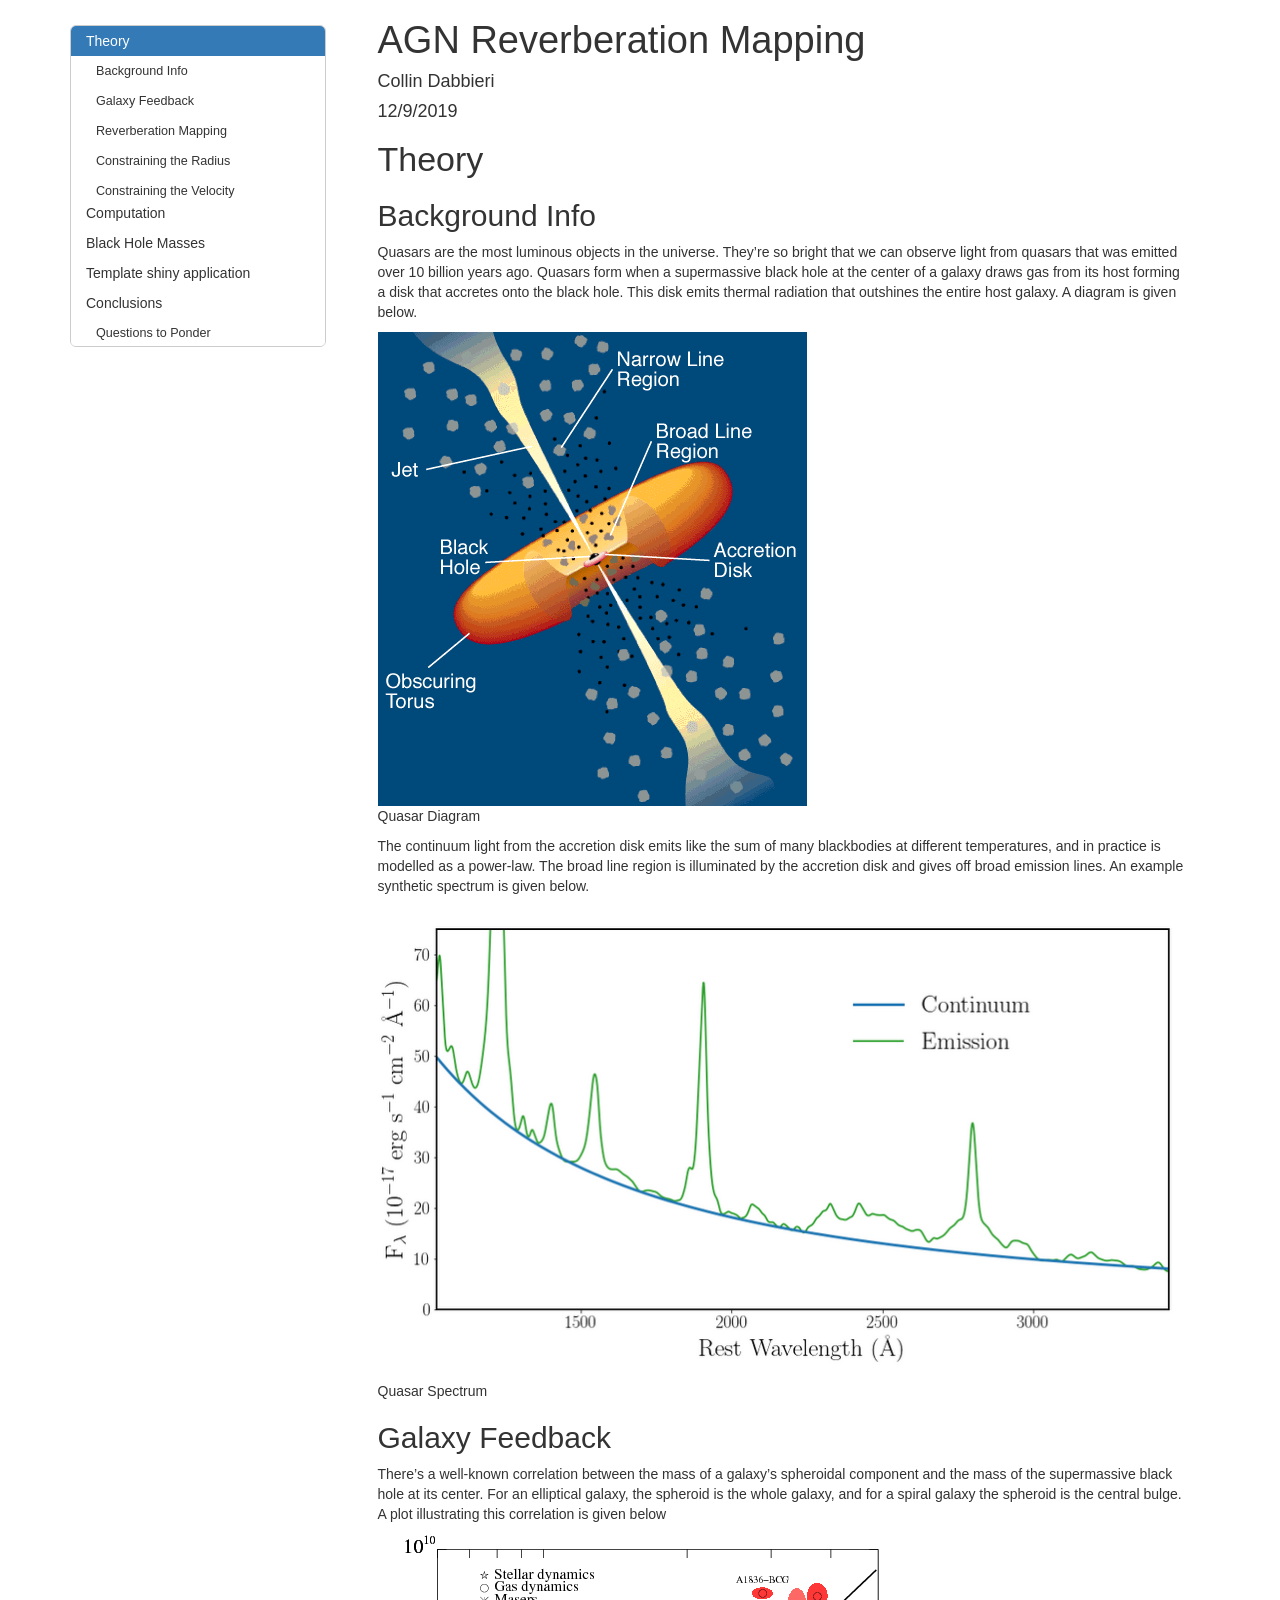
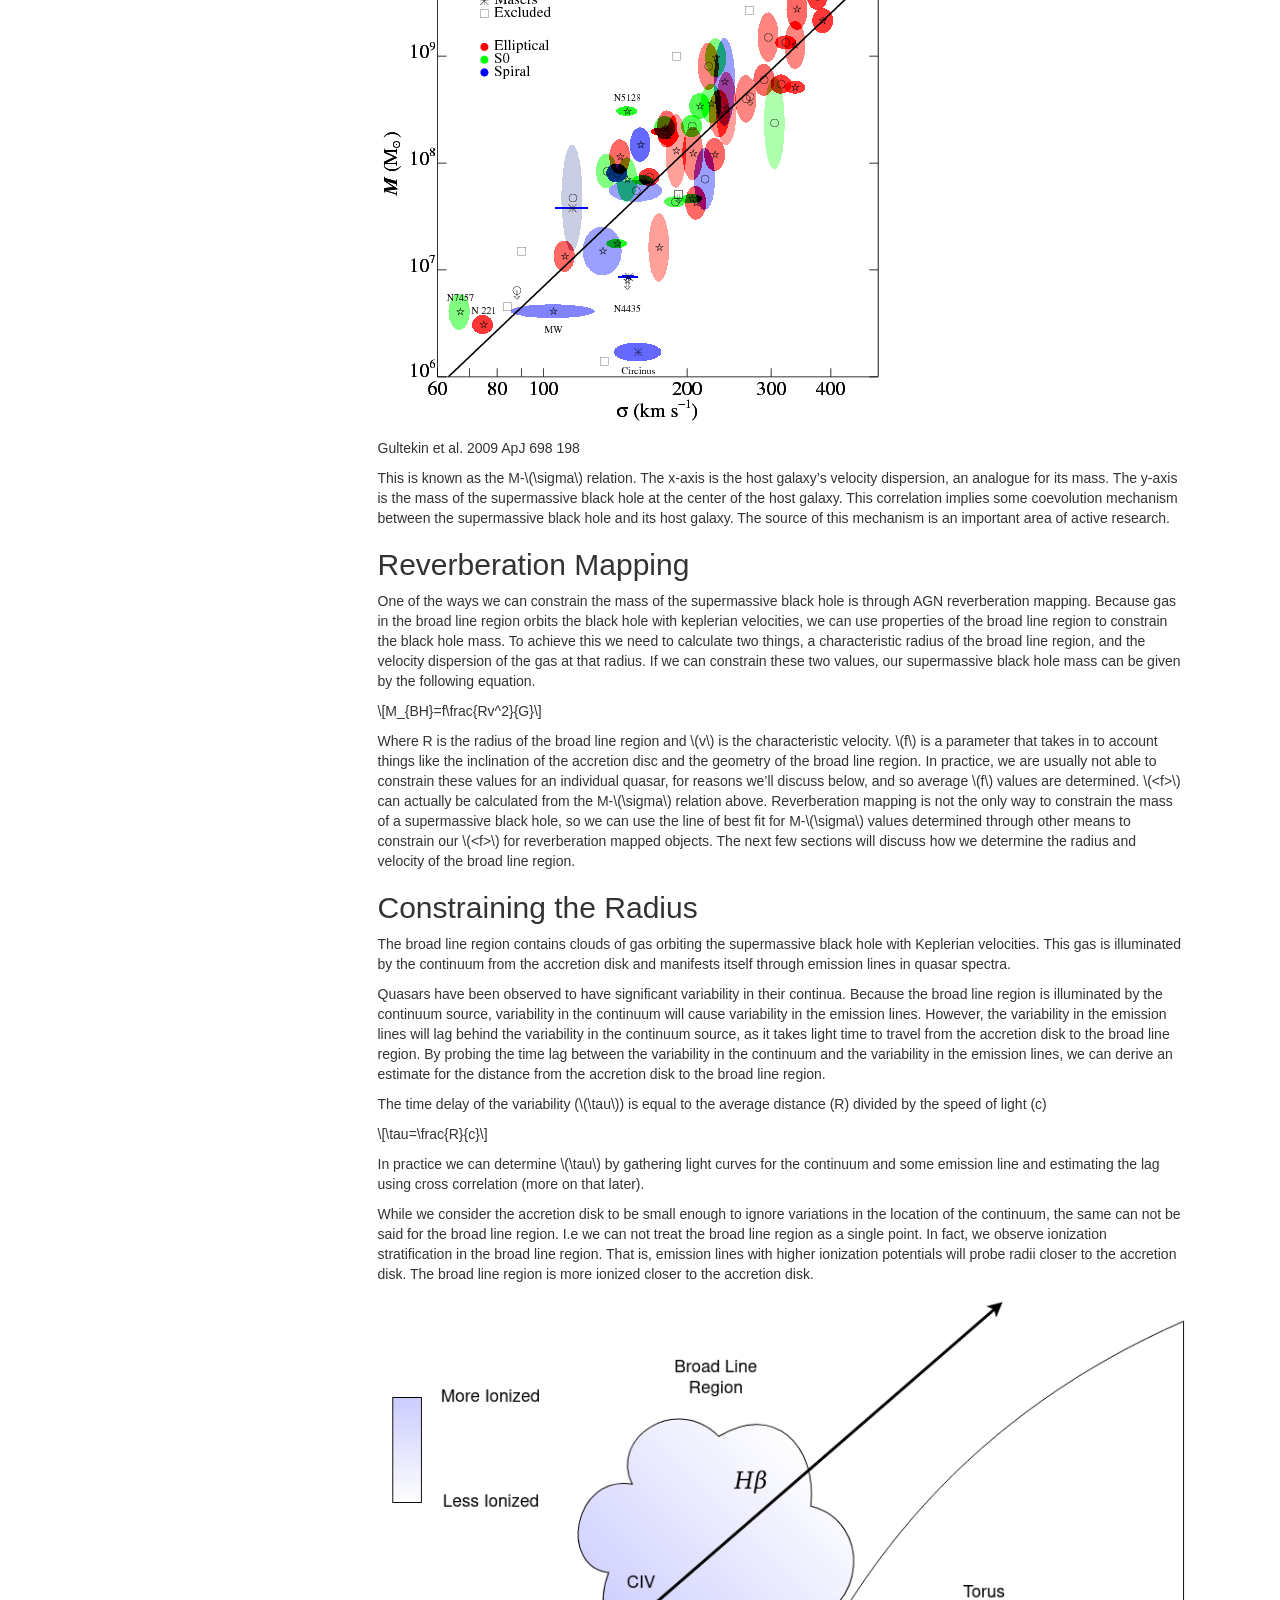
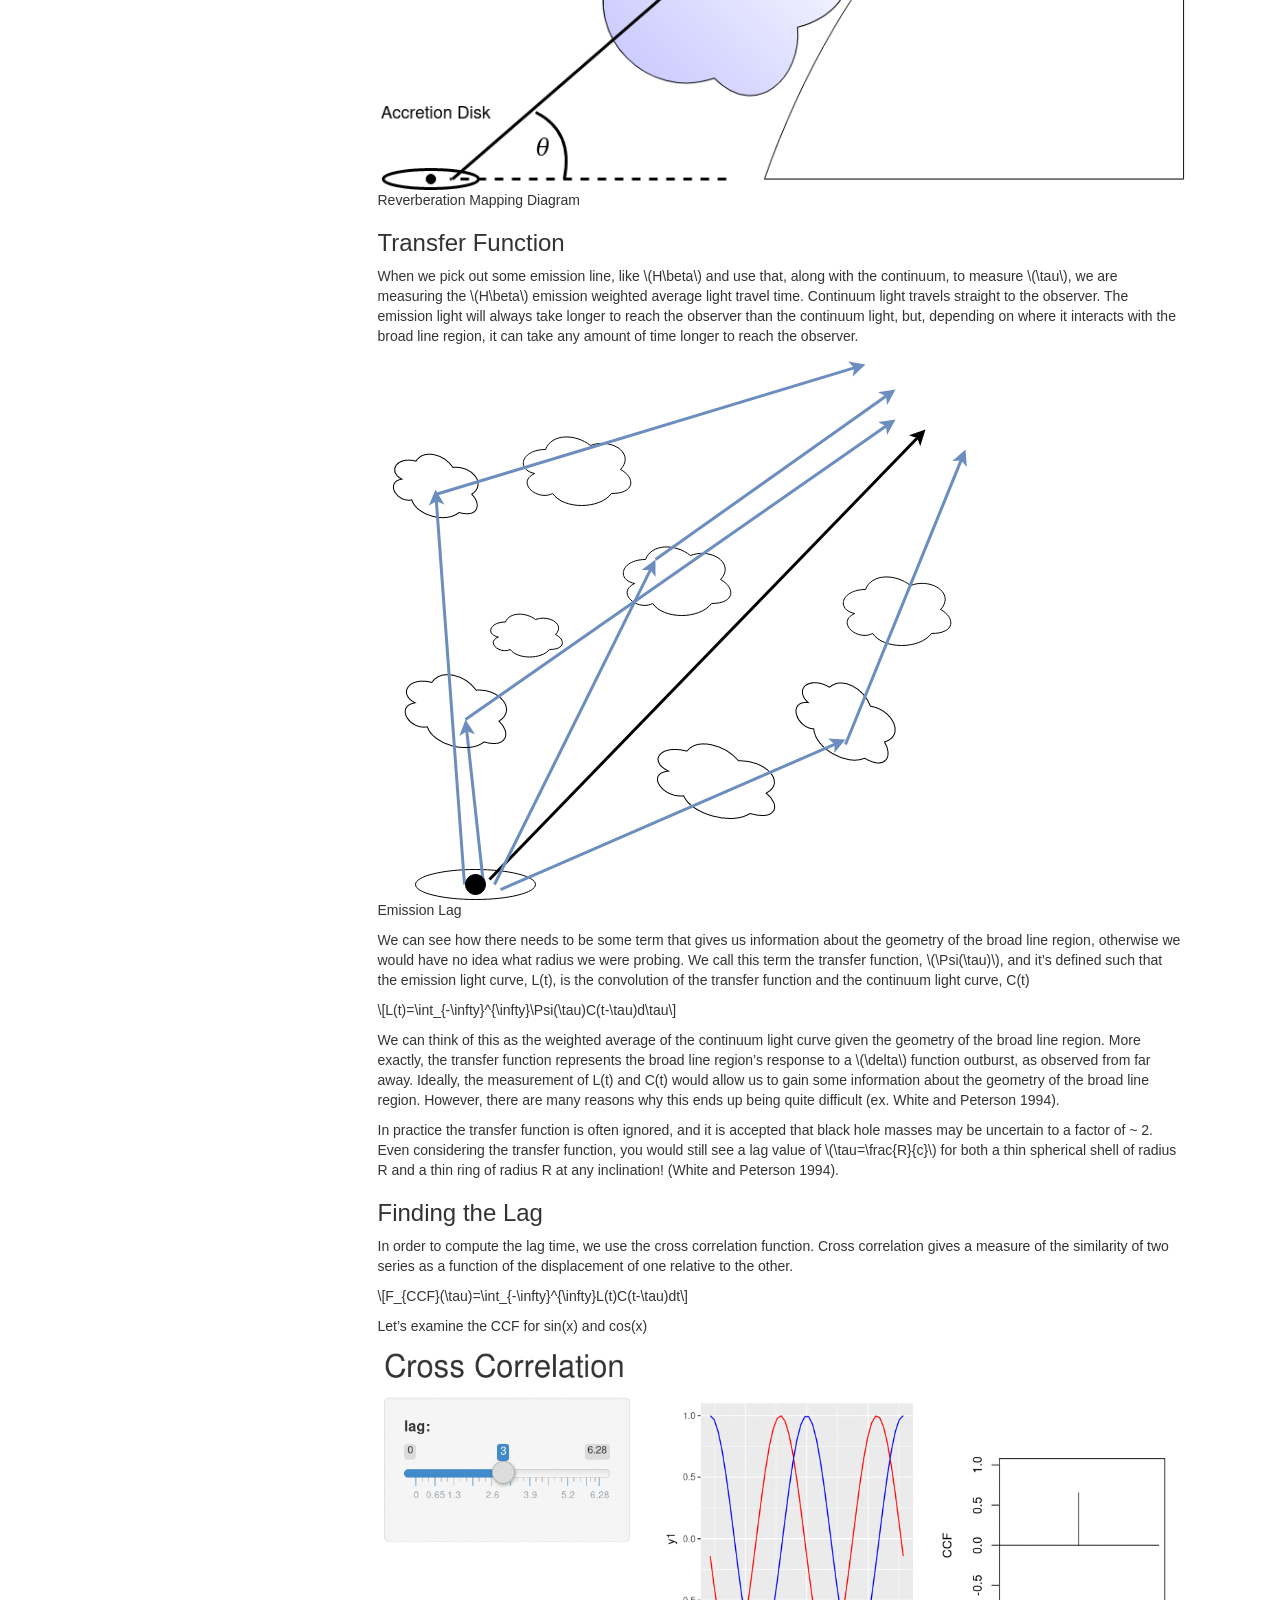
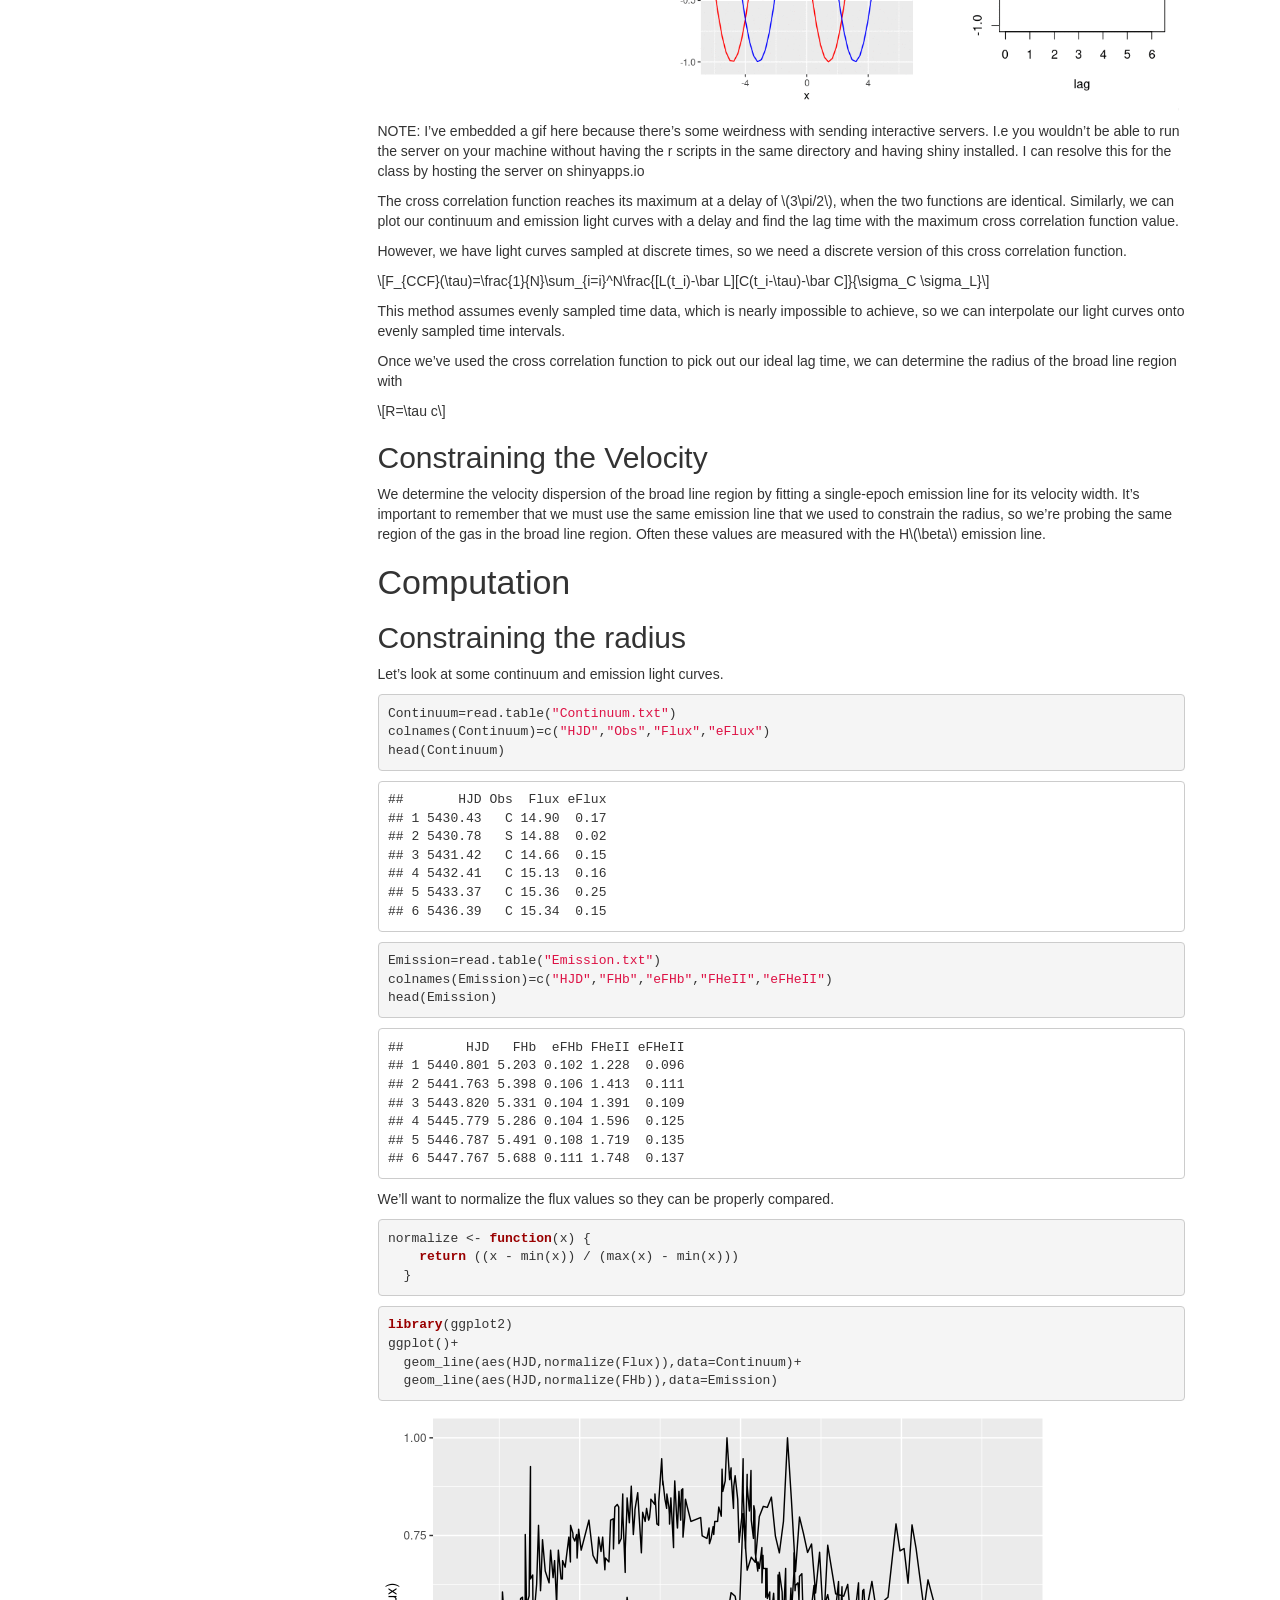
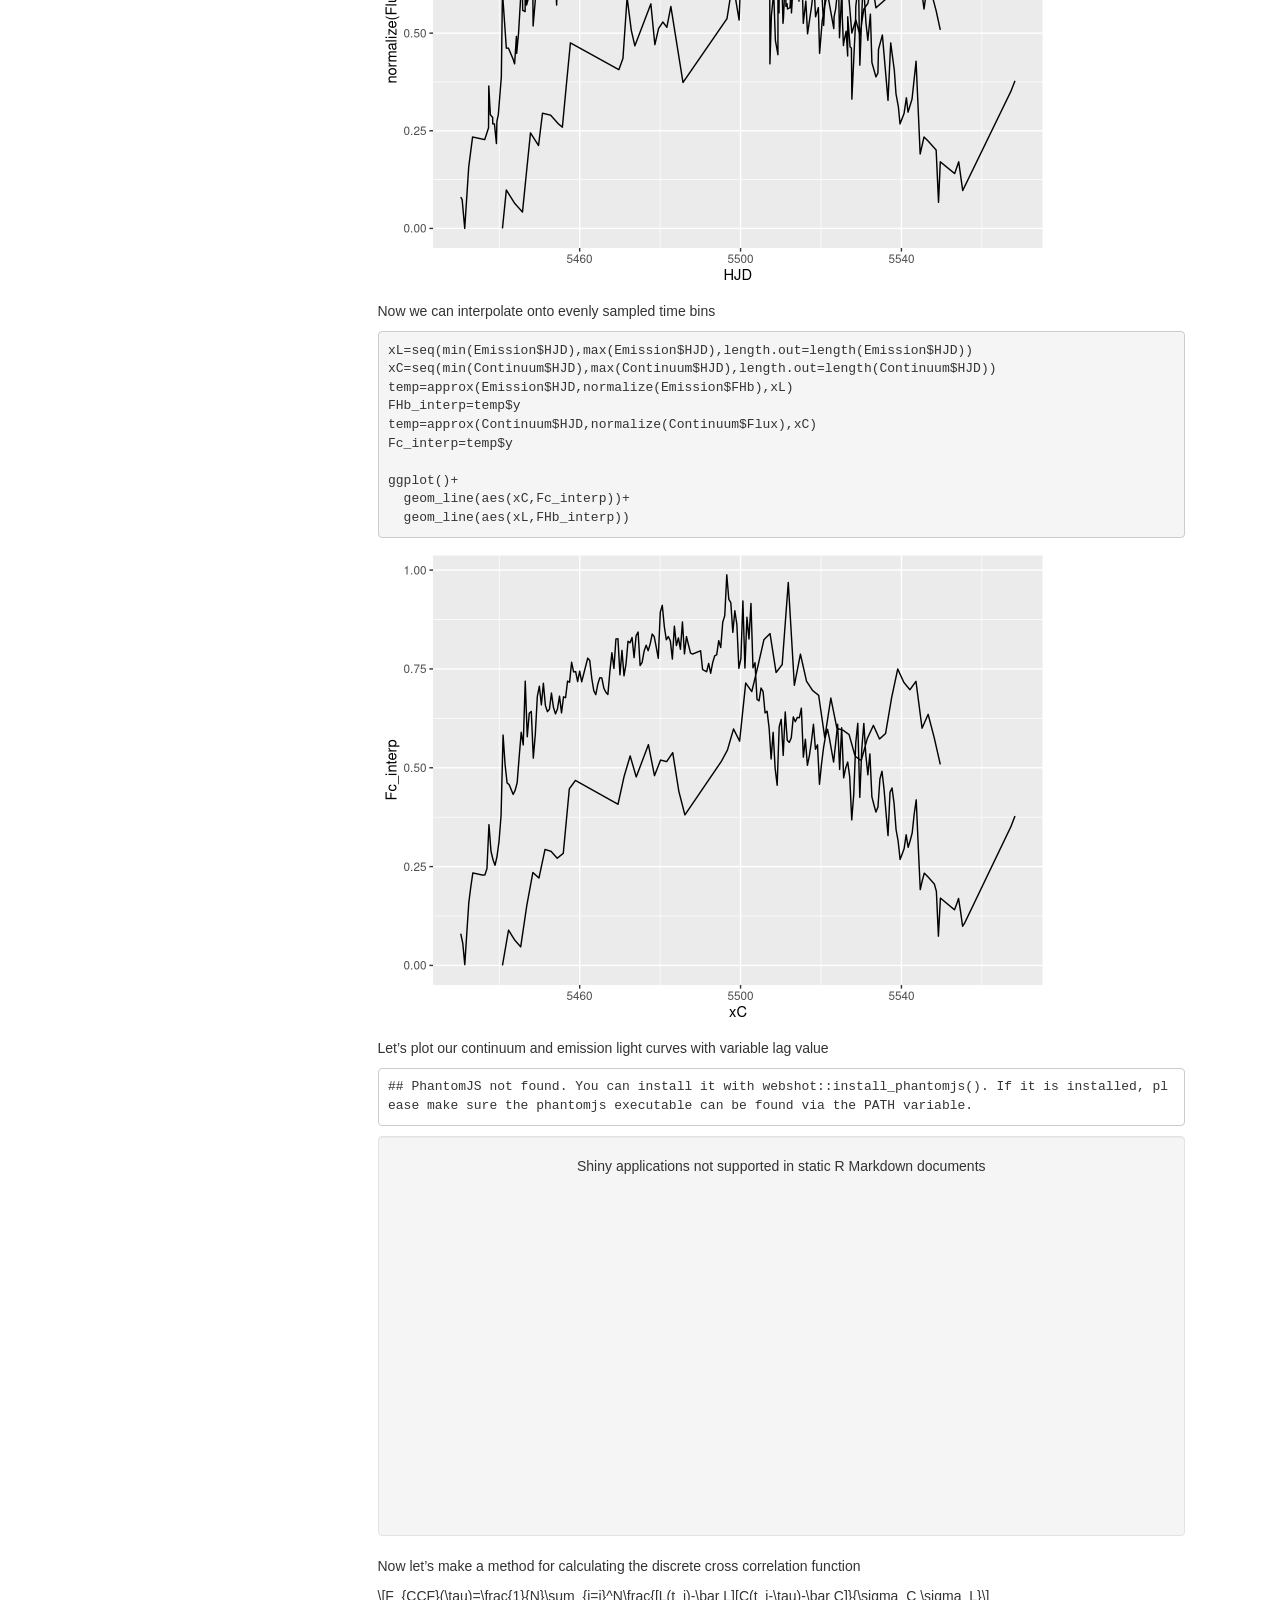
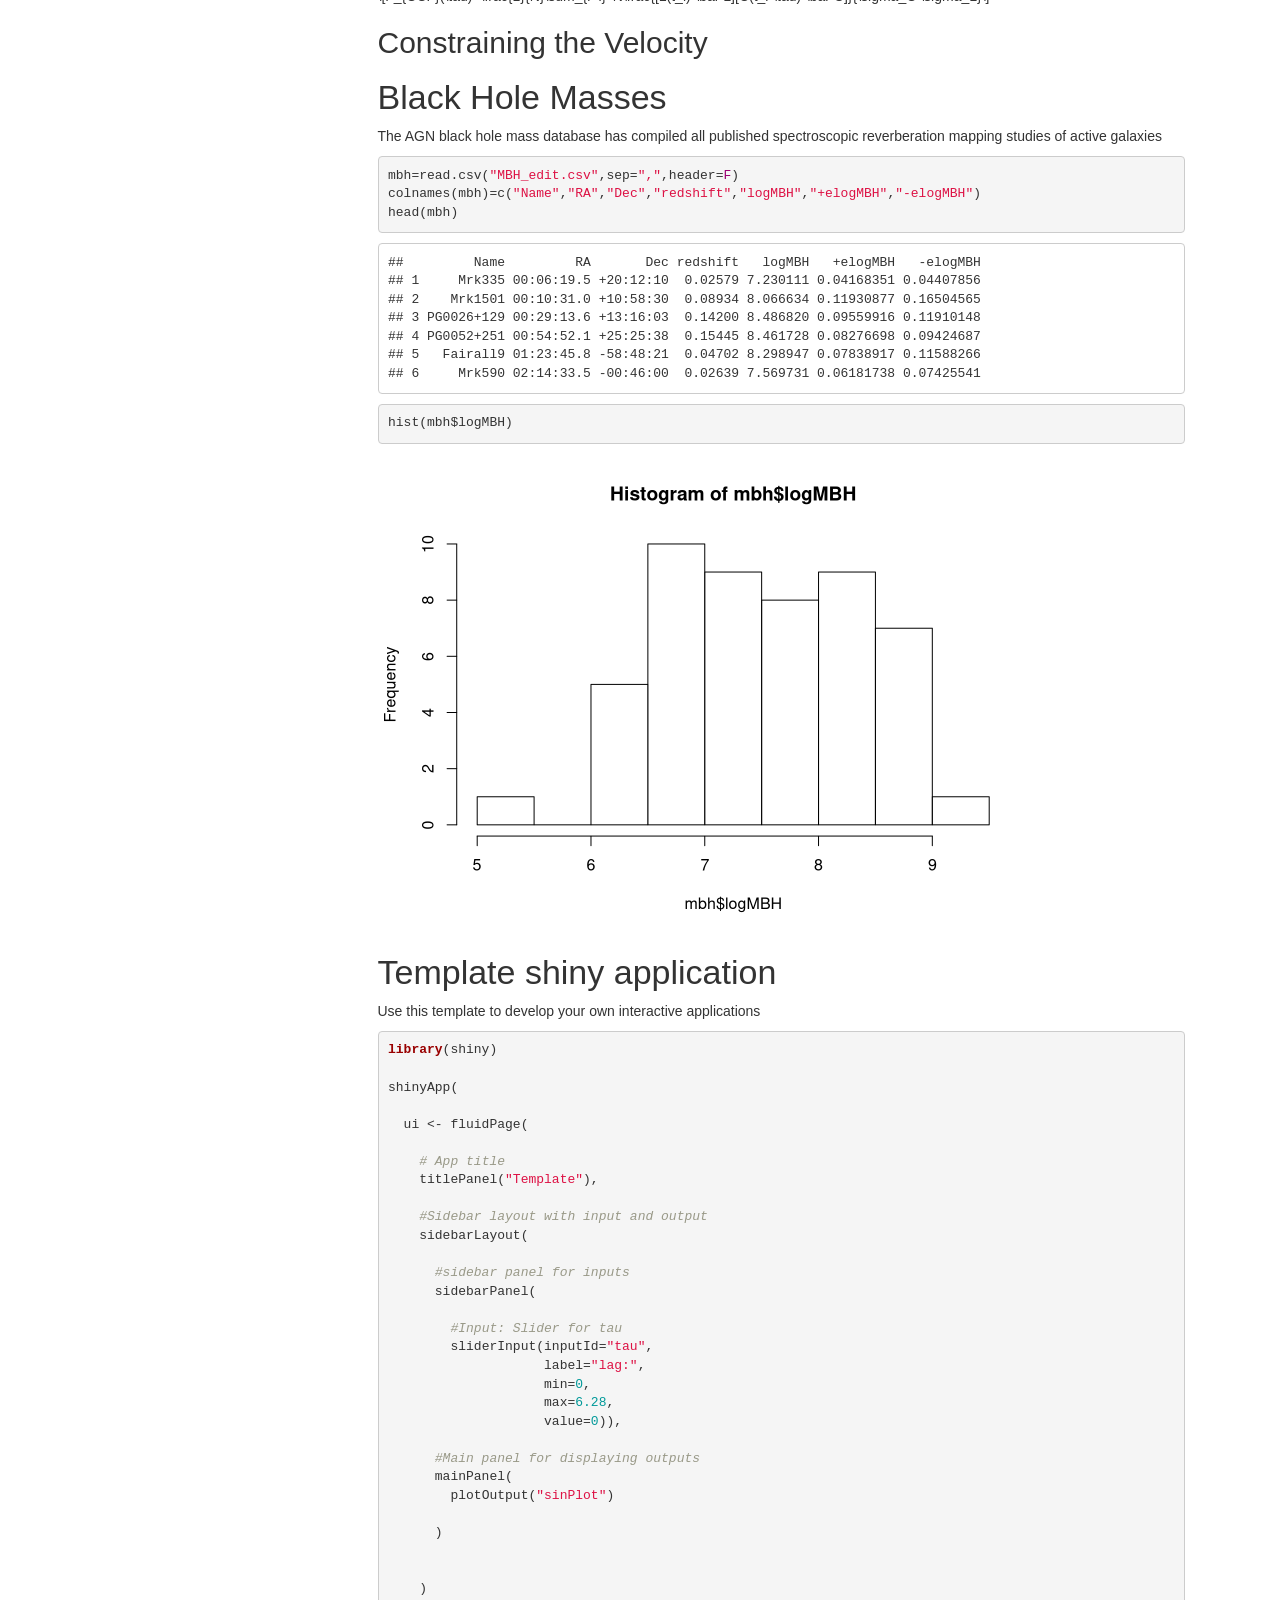
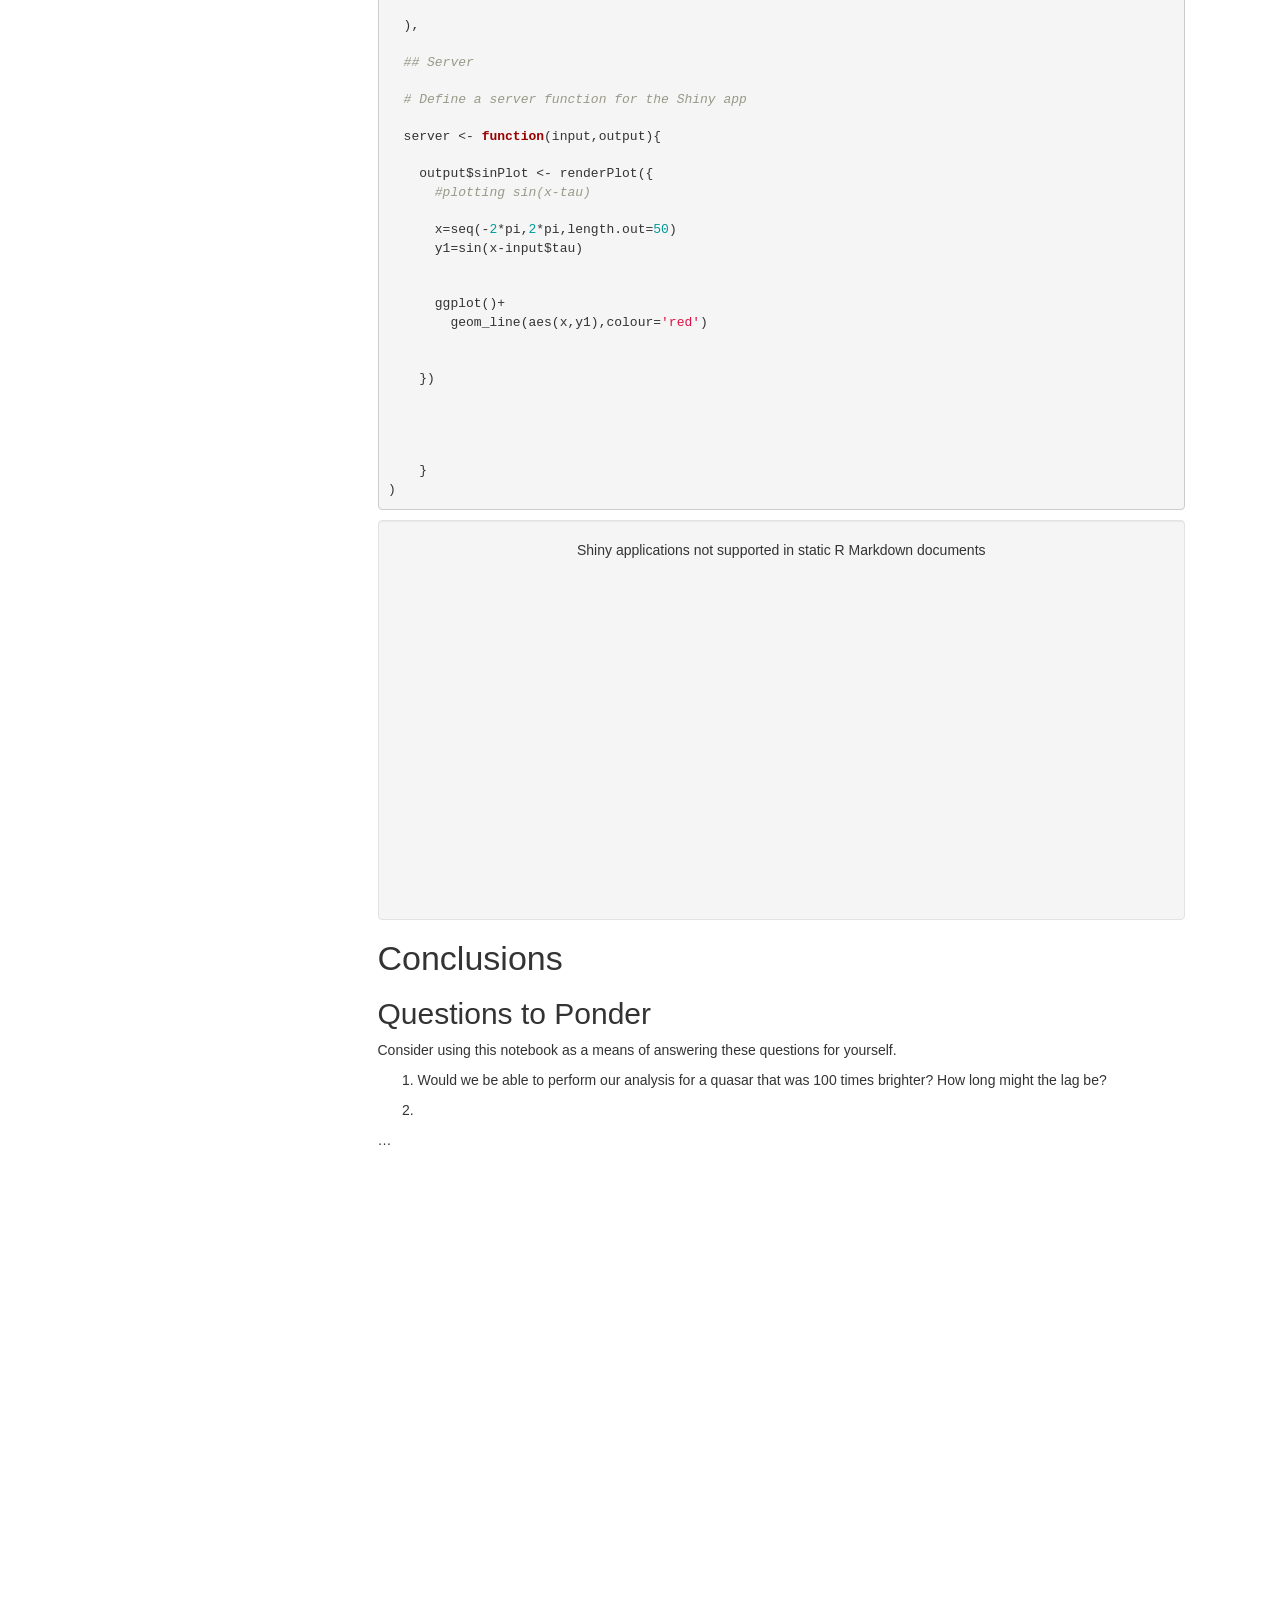
==== commit 5512a402: "transitioned to html" ====
--- a/AGNReverberationMapping/ReverberationMapping.html
+++ b/AGNReverberationMapping/ReverberationMapping.html
@@ -1520,6 +1520,29 @@
 <img src="[data-uri]" alt="Quasar Diagram" height="400" />
 <p class="caption">Quasar Diagram</p>
 </div>
+<p>The continuum light from the accretion disk emits like the sum of many blackbodies at different temperatures, and in practice is modelled as a power-law. The broad line region is illuminated by the accretion disk and gives off broad emission lines. An example synthetic spectrum is given below.</p>
+<div class="figure">
+<img src="[data-uri]" alt="Quasar Spectrum" height="400" />
+<p class="caption">Quasar Spectrum</p>
+</div>
+</div>
+<div id="galaxy-feedback" class="section level2">
+<h2>Galaxy Feedback</h2>
+<p>There’s a well-known correlation between the mass of a galaxy’s spheroidal component and the mass of the supermassive black hole at its center. For an elliptical galaxy, the spheroid is the whole galaxy, and for a spiral galaxy the spheroid is the central bulge. A plot illustrating this correlation is given below</p>
+<div class="figure">
+<img src="[data-uri]" alt="Gultekin et al. 2009 ApJ 698 198" height="400" />
+<p class="caption">Gultekin et al. 2009 ApJ 698 198</p>
+</div>
+<p>This is known as the M-<span class="math inline">\(\sigma\)</span> relation. The x-axis is the host galaxy’s velocity dispersion, an analogue for its mass. The y-axis is the mass of the supermassive black hole at the center of the host galaxy. This correlation implies some coevolution mechanism between the supermassive black hole and its host galaxy. The source of this mechanism is an important area of active research.</p>
+</div>
+<div id="reverberation-mapping" class="section level2">
+<h2>Reverberation Mapping</h2>
+<p>One of the ways we can constrain the mass of the supermassive black hole is through AGN reverberation mapping. Because gas in the broad line region orbits the black hole with keplerian velocities, we can use properties of the broad line region to constrain the black hole mass. To achieve this we need to calculate two things, a characteristic radius of the broad line region, and the velocity dispersion of the gas at that radius. If we can constrain these two values, our supermassive black hole mass can be given by the following equation.</p>
+<p><span class="math display">\[M_{BH}=f\frac{Rv^2}{G}\]</span></p>
+<p>Where R is the radius of the broad line region and <span class="math inline">\(v\)</span> is the characteristic velocity. <span class="math inline">\(f\)</span> is a parameter that takes in to account things like the inclination of the accretion disc and the geometry of the broad line region. In practice, we are usually not able to constrain these values for an individual quasar, for reasons we’ll discuss below, and so average <span class="math inline">\(f\)</span> values are determined. <span class="math inline">\(&lt;f&gt;\)</span> can actually be calculated from the M-<span class="math inline">\(\sigma\)</span> relation above. Reverberation mapping is not the only way to constrain the mass of a supermassive black hole, so we can use the line of best fit for M-<span class="math inline">\(\sigma\)</span> values determined through other means to constrain our <span class="math inline">\(&lt;f&gt;\)</span> for reverberation mapped objects. The next few sections will discuss how we determine the radius and velocity of the broad line region.</p>
+</div>
+<div id="constraining-the-radius" class="section level2">
+<h2>Constraining the Radius</h2>
 <p>The broad line region contains clouds of gas orbiting the supermassive black hole with Keplerian velocities. This gas is illuminated by the continuum from the accretion disk and manifests itself through emission lines in quasar spectra.</p>
 <p>Quasars have been observed to have significant variability in their continua. Because the broad line region is illuminated by the continuum source, variability in the continuum will cause variability in the emission lines. However, the variability in the emission lines will lag behind the variability in the continuum source, as it takes light time to travel from the accretion disk to the broad line region. By probing the time lag between the variability in the continuum and the variability in the emission lines, we can derive an estimate for the distance from the accretion disk to the broad line region.</p>
 <p>The time delay of the variability (<span class="math inline">\(\tau\)</span>) is equal to the average distance (R) divided by the speed of light (c)</p>
@@ -1530,29 +1553,182 @@
 <img src="[data-uri]" alt="Reverberation Mapping Diagram" />
 <p class="caption">Reverberation Mapping Diagram</p>
 </div>
-<p>When we pick out some emission line, like <span class="math inline">\(H\beta\)</span> and use that, along with the continuum, to measure <span class="math inline">\(\tau\)</span>, we are measuring the <span class="math inline">\(H\beta\)</span> weighted average light travel time.</p>
-</div>
-<div id="transfer-function" class="section level2">
-<h2>Transfer Function</h2>
-<p>If we measure the strength of our emission line over time, L(t), and our continuum over time C(t). We can determine the best lag to model them.</p>
-<p>There’s a difficulty here though, continuum light travels straight to the observer. The emission light will always take longer to reach the observer than the continuum light, but, depending on where it interacts with the broad line region, it can take any amount of time longer to reach the observer.</p>
+<div id="transfer-function" class="section level3">
+<h3>Transfer Function</h3>
+<p>When we pick out some emission line, like <span class="math inline">\(H\beta\)</span> and use that, along with the continuum, to measure <span class="math inline">\(\tau\)</span>, we are measuring the <span class="math inline">\(H\beta\)</span> emission weighted average light travel time. Continuum light travels straight to the observer. The emission light will always take longer to reach the observer than the continuum light, but, depending on where it interacts with the broad line region, it can take any amount of time longer to reach the observer.</p>
 <div class="figure">
 <img src="[data-uri]